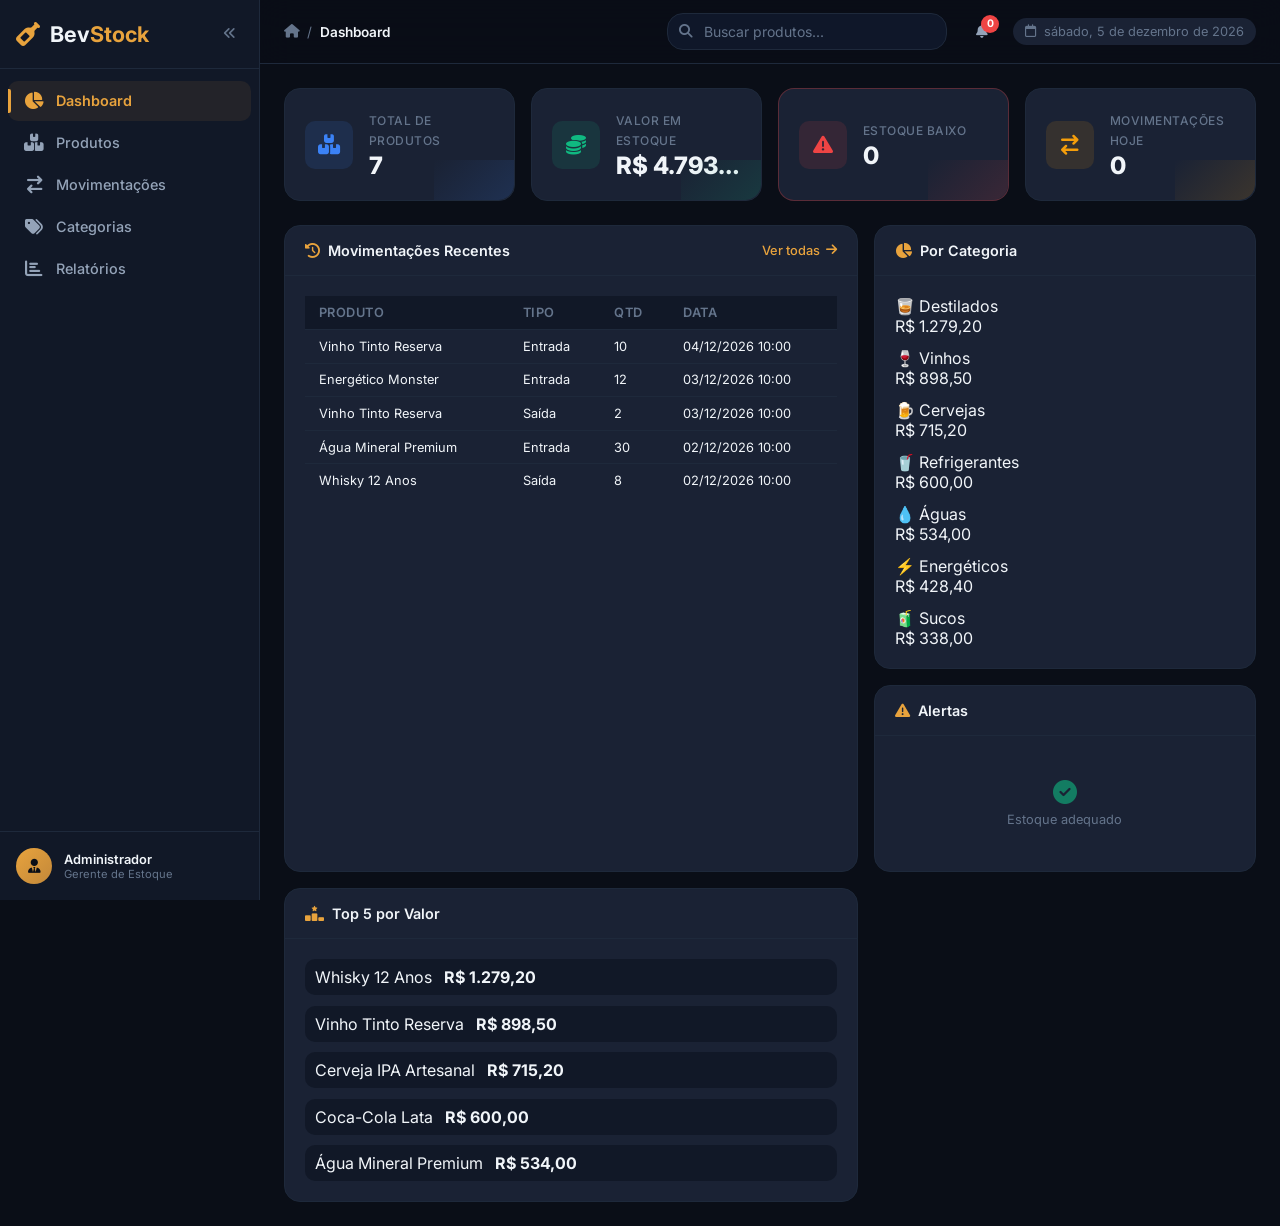
==== index.html @ 7fd5bf94 "commit" ====
﻿<!DOCTYPE html>
<html lang="pt-BR">
<head>
    <meta charset="UTF-8">
    <meta name="viewport" content="width=device-width, initial-scale=1.0">
    <meta name="description" content="BevStock - Sistema inteligente de controle de estoque de bebidas. Gerencie produtos, movimentações e relatórios.">
    <title>BevStock — Controle Inteligente de Estoque de Bebidas</title>
    <link rel="preconnect" href="https://fonts.googleapis.com">
    <link rel="preconnect" href="https://fonts.gstatic.com" crossorigin>
    <link href="https://fonts.googleapis.com/css2?family=Inter:wght@300;400;500;600;700;800&display=swap" rel="stylesheet">
    <link rel="stylesheet" href="https://cdnjs.cloudflare.com/ajax/libs/font-awesome/6.5.0/css/all.min.css">
    <link rel="stylesheet" href="styles.css">
</head>
<body>

    <!-- ==================== SIDEBAR ==================== -->
    <aside class="sidebar" id="sidebar">
        <div class="sidebar-header">
            <div class="logo">
                <i class="fa-solid fa-wine-bottle"></i>
                <span class="logo-text">Bev<span class="accent">Stock</span></span>
            </div>
            <button class="sidebar-toggle" id="sidebar-toggle" title="Recolher menu">
                <i class="fa-solid fa-angles-left"></i>
            </button>
        </div>

        <nav class="sidebar-nav">
            <a href="#" class="nav-item active" data-page="dashboard" id="nav-dashboard">
                <i class="fa-solid fa-chart-pie"></i>
                <span>Dashboard</span>
            </a>
            <a href="#" class="nav-item" data-page="products" id="nav-products">
                <i class="fa-solid fa-boxes-stacked"></i>
                <span>Produtos</span>
            </a>
            <a href="#" class="nav-item" data-page="movements" id="nav-movements">
                <i class="fa-solid fa-arrow-right-arrow-left"></i>
                <span>Movimentações</span>
            </a>
            <a href="#" class="nav-item" data-page="categories" id="nav-categories">
                <i class="fa-solid fa-tags"></i>
                <span>Categorias</span>
            </a>
            <a href="#" class="nav-item" data-page="reports" id="nav-reports">
                <i class="fa-solid fa-chart-bar"></i>
                <span>Relatórios</span>
            </a>
        </nav>

        <div class="sidebar-footer">
            <div class="user-info">
                <div class="user-avatar"><i class="fa-solid fa-user-tie"></i></div>
                <div class="user-details">
                    <span class="user-name">Administrador</span>
                    <span class="user-role">Gerente de Estoque</span>
                </div>
            </div>
        </div>
    </aside>

    <!-- ==================== MAIN CONTENT ==================== -->
    <main class="main-content" id="main-content">

        <!-- Top Bar -->
        <header class="top-bar">
            <div class="top-bar-left">
                <button class="mobile-menu-btn" id="mobile-menu-btn" title="Menu">
                    <i class="fa-solid fa-bars"></i>
                </button>
                <div class="breadcrumb">
                    <i class="fa-solid fa-house breadcrumb-home"></i>
                    <span class="breadcrumb-sep">/</span>
                    <span class="breadcrumb-page" id="breadcrumb-page">Dashboard</span>
                </div>
            </div>
            <div class="top-bar-right">
                <div class="search-box">
                    <i class="fa-solid fa-magnifying-glass"></i>
                    <input type="text" id="global-search" placeholder="Buscar produtos...">
                </div>
                <div class="top-bar-actions">
                    <button class="action-btn notification-btn" id="notification-btn" title="Alertas de Estoque">
                        <i class="fa-solid fa-bell"></i>
                        <span class="notification-badge" id="notification-badge">0</span>
                    </button>
                    <div class="date-display">
                        <i class="fa-regular fa-calendar"></i>
                        <span id="current-date"></span>
                    </div>
                </div>
            </div>
        </header>

        <!-- Notification Panel -->
        <div class="notification-panel" id="notification-panel">
            <div class="notification-header">
                <h3><i class="fa-solid fa-triangle-exclamation"></i> Alertas de Estoque</h3>
                <button class="btn-icon" id="close-notifications"><i class="fa-solid fa-xmark"></i></button>
            </div>
            <div class="notification-list" id="notification-list"></div>
        </div>

        <!-- Toast Container -->
        <div class="toast-container" id="toast-container"></div>

        <!-- ============ PAGE: DASHBOARD ============ -->
        <section class="page active" id="page-dashboard">
            <div class="kpi-grid">
                <div class="kpi-card">
                    <div class="kpi-icon" style="--kpi-color: #3b82f6"><i class="fa-solid fa-boxes-stacked"></i></div>
                    <div class="kpi-info">
                        <span class="kpi-label">Total de Produtos</span>
                        <h2 class="kpi-value" id="kpi-total-products">0</h2>
                    </div>
                    <div class="kpi-sparkline blue"></div>
                </div>
                <div class="kpi-card">
                    <div class="kpi-icon" style="--kpi-color: #10b981"><i class="fa-solid fa-coins"></i></div>
                    <div class="kpi-info">
                        <span class="kpi-label">Valor em Estoque</span>
                        <h2 class="kpi-value" id="kpi-stock-value">R$ 0</h2>
                    </div>
                    <div class="kpi-sparkline green"></div>
                </div>
                <div class="kpi-card alert-card">
                    <div class="kpi-icon" style="--kpi-color: #ef4444"><i class="fa-solid fa-triangle-exclamation"></i></div>
                    <div class="kpi-info">
                        <span class="kpi-label">Estoque Baixo</span>
                        <h2 class="kpi-value" id="kpi-low-stock">0</h2>
                    </div>
                    <div class="kpi-sparkline red"></div>
                </div>
                <div class="kpi-card">
                    <div class="kpi-icon" style="--kpi-color: #f59e0b"><i class="fa-solid fa-arrow-right-arrow-left"></i></div>
                    <div class="kpi-info">
                        <span class="kpi-label">Movimentações Hoje</span>
                        <h2 class="kpi-value" id="kpi-movements-today">0</h2>
                    </div>
                    <div class="kpi-sparkline amber"></div>
                </div>
            </div>

            <div class="dashboard-grid">
                <div class="card card-lg">
                    <div class="card-header">
                        <h3><i class="fa-solid fa-clock-rotate-left"></i> Movimentações Recentes</h3>
                        <a href="#" class="card-link" data-goto="movements">Ver todas <i class="fa-solid fa-arrow-right"></i></a>
                    </div>
                    <div class="card-body">
                        <div class="table-responsive">
                            <table class="data-table compact">
                                <thead>
                                    <tr>
                                        <th>Produto</th>
                                        <th>Tipo</th>
                                        <th>Qtd</th>
                                        <th>Data</th>
                                    </tr>
                                </thead>
                                <tbody id="dashboard-movements-body">
                                    <tr class="empty-row"><td colspan="4"><div class="empty-state-sm"><i class="fa-solid fa-inbox"></i> Nenhuma movimentação</div></td></tr>
                                </tbody>
                            </table>
                        </div>
                    </div>
                </div>

                <div class="card">
                    <div class="card-header">
                        <h3><i class="fa-solid fa-chart-pie"></i> Por Categoria</h3>
                    </div>
                    <div class="card-body">
                        <div class="chart-bars" id="category-chart">
                            <div class="chart-empty"><i class="fa-solid fa-chart-pie"></i><span>Cadastre produtos</span></div>
                        </div>
                    </div>
                </div>

                <div class="card">
                    <div class="card-header">
                        <h3><i class="fa-solid fa-triangle-exclamation"></i> Alertas</h3>
                    </div>
                    <div class="card-body">
                        <div class="alert-list" id="dashboard-alerts">
                            <div class="alert-empty"><i class="fa-solid fa-circle-check"></i><span>Estoque adequado</span></div>
                        </div>
                    </div>
                </div>

                <div class="card">
                    <div class="card-header">
                        <h3><i class="fa-solid fa-ranking-star"></i> Top 5 por Valor</h3>
                    </div>
                    <div class="card-body">
                        <div class="top-products-list" id="top-products-list">
                            <div class="chart-empty"><i class="fa-solid fa-ranking-star"></i><span>Cadastre produtos</span></div>
                        </div>
                    </div>
                </div>
            </div>
        </section>

        <!-- ============ PAGE: PRODUCTS ============ -->
        <section class="page" id="page-products">
            <div class="page-header">
                <div class="page-header-left">
                    <h2>Gerenciar Produtos</h2>
                    <p class="page-subtitle">Cadastre, edite e controle suas bebidas</p>
                </div>
                <button class="btn btn-primary" id="btn-add-product">
                    <i class="fa-solid fa-plus"></i> <span>Novo Produto</span>
                </button>
            </div>
            <div class="filters-bar">
                <div class="filter-search">
                    <i class="fa-solid fa-magnifying-glass"></i>
                    <input type="text" id="product-search" placeholder="Buscar por nome ou marca...">
                </div>
                <select id="product-filter-category" class="filter-select">
                    <option value="">Todas Categorias</option>
                </select>
                <select id="product-filter-stock" class="filter-select">
                    <option value="">Todos Status</option>
                    <option value="ok">Estoque OK</option>
                    <option value="low">Estoque Baixo</option>
                    <option value="critical">Crítico</option>
                    <option value="empty">Sem Estoque</option>
                </select>
            </div>
            <div class="card">
                <div class="card-body no-padding">
                    <div class="table-responsive">
                        <table class="data-table products-table">
                            <thead>
                                <tr>
                                    <th>Produto</th>
                                    <th>Categoria</th>
                                    <th>Compra</th>
                                    <th>Venda</th>
                                    <th>Estoque</th>
                                    <th>Status</th>
                                    <th>Ações</th>
                                </tr>
                            </thead>
                            <tbody id="products-table-body">
                                <tr class="empty-row"><td colspan="7"><div class="empty-state"><i class="fa-solid fa-boxes-stacked"></i><h3>Nenhum produto cadastrado</h3><p>Clique em "Novo Produto" para começar</p></div></td></tr>
                            </tbody>
                        </table>
                    </div>
                </div>
            </div>
        </section>

        <!-- ============ PAGE: MOVEMENTS ============ -->
        <section class="page" id="page-movements">
            <div class="page-header">
                <div class="page-header-left">
                    <h2>Movimentações de Estoque</h2>
                    <p class="page-subtitle">Registre entradas e saídas</p>
                </div>
                <div class="page-header-actions">
                    <button class="btn btn-success" id="btn-new-entry">
                        <i class="fa-solid fa-arrow-down"></i> <span>Entrada</span>
                    </button>
                    <button class="btn btn-danger" id="btn-new-exit">
                        <i class="fa-solid fa-arrow-up"></i> <span>Saída</span>
                    </button>
                </div>
            </div>
            <div class="filters-bar">
                <div class="filter-search">
                    <i class="fa-solid fa-magnifying-glass"></i>
                    <input type="text" id="movement-search" placeholder="Buscar movimentação...">
                </div>
                <select id="movement-filter-type" class="filter-select">
                    <option value="">Todos</option>
                    <option value="entry">Entradas</option>
                    <option value="exit">Saídas</option>
                </select>
                <input type="date" id="movement-date-start" class="filter-date" title="Data início">
                <input type="date" id="movement-date-end" class="filter-date" title="Data fim">
            </div>
            <div class="card">
                <div class="card-body no-padding">
                    <div class="table-responsive">
                        <table class="data-table">
                            <thead>
                                <tr>
                                    <th>Data/Hora</th>
                                    <th>Produto</th>
                                    <th>Tipo</th>
                                    <th>Qtd</th>
                                    <th>Motivo</th>
                                    <th>Obs</th>
                                </tr>
                            </thead>
                            <tbody id="movements-table-body">
                                <tr class="empty-row"><td colspan="6"><div class="empty-state"><i class="fa-solid fa-arrow-right-arrow-left"></i><h3>Nenhuma movimentação</h3><p>Registre entradas ou saídas</p></div></td></tr>
                            </tbody>
                        </table>
                    </div>
                </div>
            </div>
        </section>

        <!-- ============ PAGE: CATEGORIES ============ -->
        <section class="page" id="page-categories">
            <div class="page-header">
                <div class="page-header-left">
                    <h2>Categorias de Bebidas</h2>
                    <p class="page-subtitle">Organize seus produtos por tipo</p>
                </div>
                <button class="btn btn-primary" id="btn-add-category">
                    <i class="fa-solid fa-plus"></i> <span>Nova Categoria</span>
                </button>
            </div>
            <div class="categories-grid" id="categories-grid"></div>
        </section>

        <!-- ============ PAGE: REPORTS ============ -->
        <section class="page" id="page-reports">
            <div class="page-header">
                <div class="page-header-left">
                    <h2>Relatórios</h2>
                    <p class="page-subtitle">Análise completa do estoque</p>
                </div>
                <button class="btn btn-secondary" id="btn-export-csv">
                    <i class="fa-solid fa-file-csv"></i> <span>Exportar CSV</span>
                </button>
            </div>
            <div class="reports-grid">
                <div class="card report-card">
                    <div class="card-header"><h3><i class="fa-solid fa-chart-bar"></i> Valor por Categoria</h3></div>
                    <div class="card-body"><div class="horizontal-chart" id="report-value-chart"></div></div>
                </div>
                <div class="card report-card">
                    <div class="card-header"><h3><i class="fa-solid fa-chart-line"></i> Movimentações (7 dias)</h3></div>
                    <div class="card-body"><div class="week-chart" id="report-week-chart"></div></div>
                </div>
                <div class="card report-card full-width">
                    <div class="card-header"><h3><i class="fa-solid fa-triangle-exclamation"></i> Relatório Estoque Baixo</h3></div>
                    <div class="card-body no-padding">
                        <div class="table-responsive">
                            <table class="data-table">
                                <thead><tr><th>Produto</th><th>Categoria</th><th>Atual</th><th>Mínimo</th><th>Status</th><th>Ação</th></tr></thead>
                                <tbody id="report-low-stock-body"></tbody>
                            </table>
                        </div>
                    </div>
                </div>
                <div class="card report-card">
                    <div class="card-header"><h3><i class="fa-solid fa-fire"></i> Mais Movimentados</h3></div>
                    <div class="card-body"><div class="most-moved-list" id="report-most-moved"></div></div>
                </div>
                <div class="card report-card">
                    <div class="card-header"><h3><i class="fa-solid fa-clipboard-list"></i> Resumo Geral</h3></div>
                    <div class="card-body"><div class="summary-stats" id="report-summary-stats"></div></div>
                </div>
            </div>
        </section>

    </main>

    <!-- ==================== MODALS ==================== -->

    <!-- Product Modal -->
    <div class="modal-overlay" id="product-modal">
        <div class="modal">
            <div class="modal-header">
                <h3 id="product-modal-title"><i class="fa-solid fa-wine-bottle"></i> Novo Produto</h3>
                <button class="btn-icon modal-close-btn" data-modal="product-modal"><i class="fa-solid fa-xmark"></i></button>
            </div>
            <form id="product-form" class="modal-form">
                <input type="hidden" id="product-id">
                <div class="form-row">
                    <div class="form-group"><label for="product-name">Nome *</label><input type="text" id="product-name" required placeholder="Ex: Cerveja IPA Artesanal"></div>
                    <div class="form-group"><label for="product-brand">Marca</label><input type="text" id="product-brand" placeholder="Ex: Brahma, Absolut"></div>
                </div>
                <div class="form-row">
                    <div class="form-group"><label for="product-category">Categoria *</label><select id="product-category" required></select></div>
                    <div class="form-group"><label for="product-volume">Volume *</label><input type="text" id="product-volume" required placeholder="Ex: 350ml, 1L"></div>
                </div>
                <div class="form-row three-cols">
                    <div class="form-group"><label for="product-purchase-price">Preço Compra (R$) *</label><input type="number" id="product-purchase-price" required min="0" step="0.01" placeholder="0.00"></div>
                    <div class="form-group"><label for="product-sale-price">Preço Venda (R$) *</label><input type="number" id="product-sale-price" required min="0" step="0.01" placeholder="0.00"></div>
                    <div class="form-group"><label for="product-min-stock">Estoque Mín. *</label><input type="number" id="product-min-stock" required min="0" placeholder="5"></div>
                </div>
                <div class="form-row">
                    <div class="form-group"><label for="product-quantity">Qtd Inicial</label><input type="number" id="product-quantity" min="0" placeholder="0" value="0"></div>
                    <div class="form-group"><label for="product-supplier">Fornecedor</label><input type="text" id="product-supplier" placeholder="Nome do fornecedor"></div>
                </div>                <div class="form-row">
                    <div class="form-group"><label for="product-sku">SKU</label><input type="text" id="product-sku" placeholder="Ex: CERV-BRAHM-350-2024"></div>
                    <div class="form-group"><label for="product-expiry-date">Data Validade</label><input type="date" id="product-expiry-date"></div>
                </div>                <div class="form-group"><label for="product-description">Descrição</label><textarea id="product-description" rows="2" placeholder="Descrição do produto..."></textarea></div>
                <div class="modal-actions">
                    <button type="button" class="btn btn-secondary modal-cancel" data-modal="product-modal">Cancelar</button>
                    <button type="submit" class="btn btn-primary"><i class="fa-solid fa-floppy-disk"></i> Salvar</button>
                </div>
            </form>
        </div>
    </div>

    <!-- Movement Modal -->
    <div class="modal-overlay" id="movement-modal">
        <div class="modal">
            <div class="modal-header" id="movement-modal-header">
                <h3 id="movement-modal-title"><i class="fa-solid fa-arrow-down"></i> Nova Entrada</h3>
                <button class="btn-icon modal-close-btn" data-modal="movement-modal"><i class="fa-solid fa-xmark"></i></button>
            </div>
            <form id="movement-form" class="modal-form">
                <input type="hidden" id="movement-type" value="entry">
                <div class="form-group"><label for="movement-product">Produto *</label><select id="movement-product" required></select></div>
                <div class="form-row">
                    <div class="form-group"><label for="movement-quantity">Quantidade *</label><input type="number" id="movement-quantity" required min="1" placeholder="0"></div>
                    <div class="form-group"><label for="movement-reason">Motivo *</label><select id="movement-reason" required></select></div>
                </div>
                <div class="form-group"><label for="movement-notes">Observações</label><textarea id="movement-notes" rows="2" placeholder="Notas adicionais..."></textarea></div>
                <div class="modal-actions">
                    <button type="button" class="btn btn-secondary modal-cancel" data-modal="movement-modal">Cancelar</button>
                    <button type="submit" class="btn btn-primary" id="submit-movement-btn"><i class="fa-solid fa-check"></i> Registrar</button>
                </div>
            </form>
        </div>
    </div>

    <!-- Category Modal -->
    <div class="modal-overlay" id="category-modal">
        <div class="modal modal-sm">
            <div class="modal-header">
                <h3 id="category-modal-title"><i class="fa-solid fa-tag"></i> Nova Categoria</h3>
                <button class="btn-icon modal-close-btn" data-modal="category-modal"><i class="fa-solid fa-xmark"></i></button>
            </div>
            <form id="category-form" class="modal-form">
                <input type="hidden" id="category-id">
                <div class="form-group"><label for="category-name">Nome *</label><input type="text" id="category-name" required placeholder="Ex: Cervejas Importadas"></div>
                <div class="form-row">
                    <div class="form-group"><label for="category-icon">Ícone (emoji)</label><input type="text" id="category-icon" placeholder="🍺" maxlength="4"></div>
                    <div class="form-group"><label for="category-color">Cor</label><input type="color" id="category-color" value="#e8a33d"></div>
                </div>
                <div class="modal-actions">
                    <button type="button" class="btn btn-secondary modal-cancel" data-modal="category-modal">Cancelar</button>
                    <button type="submit" class="btn btn-primary"><i class="fa-solid fa-floppy-disk"></i> Salvar</button>
                </div>
            </form>
        </div>
    </div>

    <!-- Confirm Delete Modal -->
    <div class="modal-overlay" id="confirm-modal">
        <div class="modal modal-sm">
            <div class="modal-header danger">
                <h3><i class="fa-solid fa-triangle-exclamation"></i> Confirmar Exclusão</h3>
                <button class="btn-icon modal-close-btn" data-modal="confirm-modal"><i class="fa-solid fa-xmark"></i></button>
            </div>
            <div class="modal-body">
                <p id="confirm-message">Tem certeza que deseja excluir este item?</p>
                <p class="confirm-warning">Esta ação não pode ser desfeita.</p>
            </div>
            <div class="modal-actions">
                <button class="btn btn-secondary modal-cancel" data-modal="confirm-modal">Cancelar</button>
                <button class="btn btn-danger" id="confirm-delete-btn"><i class="fa-solid fa-trash"></i> Excluir</button>
            </div>
        </div>
    </div>

    <script src="app.js"></script>
</body>
</html>
---- styles.css ----
/* ========================================
   BevStock - Design System
   Dark theme with warm amber/gold accents
   ======================================== */

/* --- Design Tokens --- */
:root {
    --bg-root: #060a13;
    --bg-body: #0a0e17;
    --bg-surface: #111827;
    --bg-card: #1a2234;
    --bg-card-hover: #1f2b3f;
    --bg-elevated: #243046;
    --bg-input: #0f1729;

    --accent: #e8a33d;
    --accent-hover: #f0b756;
    --accent-glow: rgba(232, 163, 61, 0.15);
    --accent-soft: rgba(232, 163, 61, 0.08);

    --success: #10b981;
    --success-bg: rgba(16, 185, 129, 0.1);
    --warning: #f59e0b;
    --warning-bg: rgba(245, 158, 11, 0.1);
    --danger: #ef4444;
    --danger-bg: rgba(239, 68, 68, 0.1);
    --info: #3b82f6;
    --info-bg: rgba(59, 130, 246, 0.1);

    --text-primary: #f1f5f9;
    --text-secondary: #94a3b8;
    --text-muted: #64748b;
    --text-accent: var(--accent);

    --border: #1e293b;
    --border-hover: #334155;
    --border-focus: var(--accent);

    --shadow-sm: 0 1px 3px rgba(0,0,0,0.3);
    --shadow-md: 0 4px 12px rgba(0,0,0,0.4);
    --shadow-lg: 0 8px 32px rgba(0,0,0,0.5);
    --shadow-glow: 0 0 20px var(--accent-glow);

    --radius-sm: 6px;
    --radius-md: 10px;
    --radius-lg: 16px;
    --radius-xl: 24px;

    --sidebar-width: 260px;
    --sidebar-collapsed: 72px;
    --topbar-height: 64px;

    --font: 'Inter', -apple-system, BlinkMacSystemFont, sans-serif;
    --transition: 0.25s cubic-bezier(0.4, 0, 0.2, 1);
    --transition-slow: 0.4s cubic-bezier(0.4, 0, 0.2, 1);
}

/* --- Reset & Base --- */
*, *::before, *::after { box-sizing: border-box; margin: 0; padding: 0; }

html {
    font-size: 16px;
    scroll-behavior: smooth;
    -webkit-font-smoothing: antialiased;
}

body {
    font-family: var(--font);
    background: var(--bg-body);
    color: var(--text-primary);
    display: flex;
    min-height: 100vh;
    overflow-x: hidden;
}

a { text-decoration: none; color: inherit; }
button { border: none; background: none; cursor: pointer; font-family: inherit; color: inherit; }
input, select, textarea { font-family: inherit; font-size: 0.875rem; }
img { max-width: 100%; display: block; }

/* Scrollbar */
::-webkit-scrollbar { width: 6px; height: 6px; }
::-webkit-scrollbar-track { background: var(--bg-surface); }
::-webkit-scrollbar-thumb { background: var(--border-hover); border-radius: 3px; }
::-webkit-scrollbar-thumb:hover { background: var(--text-muted); }

/* --- Sidebar --- */
.sidebar {
    position: fixed;
    top: 0; left: 0;
    width: var(--sidebar-width);
    height: 100vh;
    background: var(--bg-surface);
    border-right: 1px solid var(--border);
    display: flex;
    flex-direction: column;
    z-index: 100;
    transition: width var(--transition);
}

.sidebar.collapsed { width: var(--sidebar-collapsed); }
.sidebar.collapsed .logo-text,
.sidebar.collapsed .nav-item span,
.sidebar.collapsed .user-details { display: none; }
.sidebar.collapsed .sidebar-toggle i { transform: rotate(180deg); }
.sidebar.collapsed .nav-item { justify-content: center; padding: 0.75rem; }
.sidebar.collapsed .nav-item i { margin-right: 0; font-size: 1.25rem; }
.sidebar.collapsed .user-info { justify-content: center; }

.sidebar-header {
    display: flex;
    align-items: center;
    justify-content: space-between;
    padding: 1.25rem 1rem;
    border-bottom: 1px solid var(--border);
    min-height: 65px;
}

.logo {
    display: flex;
    align-items: center;
    gap: 0.625rem;
    font-size: 1.35rem;
    font-weight: 700;
    white-space: nowrap;
}
.logo i { color: var(--accent); font-size: 1.5rem; }
.logo .accent { color: var(--accent); }

.sidebar-toggle {
    width: 28px; height: 28px;
    display: flex; align-items: center; justify-content: center;
    border-radius: var(--radius-sm);
    color: var(--text-muted);
    transition: var(--transition);
}
.sidebar-toggle:hover { background: var(--bg-card); color: var(--text-primary); }
.sidebar-toggle i { transition: transform var(--transition); }

.sidebar-nav {
    flex: 1;
    padding: 0.75rem 0.5rem;
    display: flex;
    flex-direction: column;
    gap: 2px;
    overflow-y: auto;
}

.nav-item {
    display: flex;
    align-items: center;
    gap: 0.75rem;
    padding: 0.7rem 1rem;
    border-radius: var(--radius-md);
    font-size: 0.9rem;
    font-weight: 500;
    color: var(--text-secondary);
    transition: var(--transition);
    position: relative;
    white-space: nowrap;
}
.nav-item i { font-size: 1.1rem; min-width: 20px; text-align: center; transition: var(--transition); }
.nav-item:hover { background: var(--bg-card); color: var(--text-primary); }
.nav-item:hover i { color: var(--accent); }

.nav-item.active {
    background: var(--accent-soft);
    color: var(--accent);
    font-weight: 600;
}
.nav-item.active::before {
    content: '';
    position: absolute;
    left: 0; top: 50%;
    transform: translateY(-50%);
    width: 3px; height: 60%;
    background: var(--accent);
    border-radius: 0 2px 2px 0;
}
.nav-item.active i { color: var(--accent); }

.sidebar-footer {
    padding: 1rem;
    border-top: 1px solid var(--border);
}
.user-info {
    display: flex;
    align-items: center;
    gap: 0.75rem;
}
.user-avatar {
    width: 36px; height: 36px;
    border-radius: 50%;
    background: linear-gradient(135deg, var(--accent), #c2883a);
    display: flex; align-items: center; justify-content: center;
    font-size: 0.9rem;
    color: var(--bg-body);
    flex-shrink: 0;
}
.user-details { display: flex; flex-direction: column; overflow: hidden; }
.user-name { font-size: 0.8rem; font-weight: 600; white-space: nowrap; }
.user-role { font-size: 0.7rem; color: var(--text-muted); white-space: nowrap; }

/* --- Main Content --- */
.main-content {
    margin-left: var(--sidebar-width);
    flex: 1;
    display: flex;
    flex-direction: column;
    min-height: 100vh;
    transition: margin-left var(--transition);
    position: relative;
}

body.sidebar-collapsed .main-content { margin-left: var(--sidebar-collapsed); }

/* --- Top Bar --- */
.top-bar {
    position: sticky;
    top: 0;
    height: var(--topbar-height);
    background: rgba(10, 14, 23, 0.85);
    backdrop-filter: blur(16px);
    -webkit-backdrop-filter: blur(16px);
    border-bottom: 1px solid var(--border);
    display: flex;
    align-items: center;
    justify-content: space-between;
    padding: 0 1.5rem;
    z-index: 50;
}

.top-bar-left { display: flex; align-items: center; gap: 1rem; }
.mobile-menu-btn { display: none; font-size: 1.25rem; color: var(--text-secondary); }

.breadcrumb {
    display: flex;
    align-items: center;
    gap: 0.5rem;
    font-size: 0.85rem;
    color: var(--text-muted);
}
.breadcrumb-page { color: var(--text-primary); font-weight: 600; }

.top-bar-right { display: flex; align-items: center; gap: 1rem; }

.search-box {
    position: relative;
    width: 280px;
}
.search-box i {
    position: absolute;
    left: 12px; top: 50%;
    transform: translateY(-50%);
    color: var(--text-muted);
    font-size: 0.85rem;
}
.search-box input {
    width: 100%;
    padding: 0.55rem 0.75rem 0.55rem 2.25rem;
    background: var(--bg-input);
    border: 1px solid var(--border);
    border-radius: var(--radius-lg);
    color: var(--text-primary);
    outline: none;
    transition: var(--transition);
}
.search-box input:focus {
    border-color: var(--accent);
    box-shadow: 0 0 0 3px var(--accent-glow);
}
.search-box input::placeholder { color: var(--text-muted); }

.top-bar-actions { display: flex; align-items: center; gap: 0.75rem; }

.action-btn {
    position: relative;
    width: 38px; height: 38px;
    display: flex; align-items: center; justify-content: center;
    border-radius: 50%;
    color: var(--text-secondary);
    transition: var(--transition);
}
.action-btn:hover { background: var(--bg-card); color: var(--accent); }

.notification-badge {
    position: absolute;
    top: 2px; right: 2px;
    min-width: 18px; height: 18px;
    background: var(--danger);
    border-radius: 9px;
    font-size: 0.65rem;
    font-weight: 700;
    display: flex; align-items: center; justify-content: center;
    color: white;
    padding: 0 4px;
}
.notification-badge.hidden { display: none; }

.date-display {
    display: flex; align-items: center; gap: 0.5rem;
    font-size: 0.8rem;
    color: var(--text-muted);
    padding: 0.4rem 0.75rem;
    background: var(--bg-card);
    border-radius: var(--radius-lg);
}

/* --- Notification Panel --- */
.notification-panel {
    position: fixed;
    top: var(--topbar-height);
    right: 1.5rem;
    width: 360px;
    max-height: 420px;
    background: var(--bg-card);
    border: 1px solid var(--border);
    border-radius: var(--radius-lg);
    box-shadow: var(--shadow-lg);
    z-index: 200;
    display: none;
    flex-direction: column;
    overflow: hidden;
    animation: slideDown 0.25s ease-out;
}
.notification-panel.open { display: flex; }

@keyframes slideDown {
    from { opacity: 0; transform: translateY(-10px); }
    to { opacity: 1; transform: translateY(0); }
}

.notification-header {
    display: flex; align-items: center; justify-content: space-between;
    padding: 1rem 1.25rem;
    border-bottom: 1px solid var(--border);
}
.notification-header h3 { font-size: 0.9rem; display: flex; align-items: center; gap: 0.5rem; }
.notification-header h3 i { color: var(--warning); }

.notification-list {
    overflow-y: auto;
    padding: 0.5rem;
    max-height: 350px;
}

.notification-item {
    display: flex;
    align-items: flex-start;
    gap: 0.75rem;
    padding: 0.75rem;
    border-radius: var(--radius-md);
    transition: var(--transition);
}
.notification-item:hover { background: var(--bg-elevated); }

.notification-item .notif-icon {
    width: 32px; height: 32px;
    border-radius: 50%;
    display: flex; align-items: center; justify-content: center;
    flex-shrink: 0;
    font-size: 0.8rem;
}
.notification-item .notif-icon.critical { background: var(--danger-bg); color: var(--danger); }
.notification-item .notif-icon.warning { background: var(--warning-bg); color: var(--warning); }
.notification-item .notif-info { flex: 1; }
.notification-item .notif-title { font-size: 0.8rem; font-weight: 600; }
.notification-item .notif-desc { font-size: 0.75rem; color: var(--text-muted); margin-top: 2px; }

.notification-empty {
    text-align: center;
    padding: 2rem 1rem;
    color: var(--text-muted);
    font-size: 0.85rem;
}
.notification-empty i { font-size: 2rem; margin-bottom: 0.5rem; display: block; color: var(--success); }

/* --- Toast --- */
.toast-container {
    position: fixed;
    bottom: 1.5rem; right: 1.5rem;
    z-index: 999;
    display: flex;
    flex-direction: column-reverse;
    gap: 0.5rem;
}

.toast {
    display: flex; align-items: center; gap: 0.75rem;
    padding: 0.85rem 1.25rem;
    background: var(--bg-card);
    border: 1px solid var(--border);
    border-radius: var(--radius-md);
    box-shadow: var(--shadow-lg);
    font-size: 0.85rem;
    min-width: 280px;
    max-width: 420px;
    animation: toastIn 0.35s ease-out;
    transition: var(--transition);
}
.toast.removing { animation: toastOut 0.3s ease-in forwards; }
.toast i { font-size: 1.1rem; flex-shrink: 0; }
.toast.success { border-left: 3px solid var(--success); }
.toast.success i { color: var(--success); }
.toast.error { border-left: 3px solid var(--danger); }
.toast.error i { color: var(--danger); }
.toast.warning { border-left: 3px solid var(--warning); }
.toast.warning i { color: var(--warning); }
.toast.info { border-left: 3px solid var(--info); }
.toast.info i { color: var(--info); }

@keyframes toastIn {
    from { opacity: 0; transform: translateX(40px); }
    to { opacity: 1; transform: translateX(0); }
}
@keyframes toastOut {
    to { opacity: 0; transform: translateX(40px); }
}

/* --- Pages --- */
.page {
    display: none;
    padding: 1.5rem;
    animation: fadeInPage 0.3s ease-out;
}
.page.active { display: block; }

@keyframes fadeInPage {
    from { opacity: 0; transform: translateY(8px); }
    to { opacity: 1; transform: translateY(0); }
}

/* --- Page Header --- */
.page-header {
    display: flex;
    align-items: center;
    justify-content: space-between;
    margin-bottom: 1.5rem;
    flex-wrap: wrap;
    gap: 1rem;
}
.page-header h2 { font-size: 1.5rem; font-weight: 700; }
.page-subtitle { font-size: 0.85rem; color: var(--text-muted); margin-top: 0.15rem; }
.page-header-actions { display: flex; gap: 0.5rem; }

/* --- Buttons --- */
.btn {
    display: inline-flex;
    align-items: center;
    gap: 0.5rem;
    padding: 0.6rem 1.25rem;
    font-size: 0.85rem;
    font-weight: 600;
    border-radius: var(--radius-md);
    transition: var(--transition);
    white-space: nowrap;
    cursor: pointer;
    border: none;
}

.btn-primary {
    background: linear-gradient(135deg, var(--accent), #c2883a);
    color: var(--bg-body);
}
.btn-primary:hover {
    background: linear-gradient(135deg, var(--accent-hover), var(--accent));
    box-shadow: var(--shadow-glow);
    transform: translateY(-1px);
}

.btn-secondary {
    background: var(--bg-card);
    color: var(--text-primary);
    border: 1px solid var(--border);
}
.btn-secondary:hover { background: var(--bg-card-hover); border-color: var(--border-hover); }

.btn-success {
    background: var(--success-bg);
    color: var(--success);
    border: 1px solid rgba(16, 185, 129, 0.2);
}
.btn-success:hover { background: rgba(16, 185, 129, 0.2); }

.btn-danger {
    background: var(--danger-bg);
    color: var(--danger);
    border: 1px solid rgba(239, 68, 68, 0.2);
}
.btn-danger:hover { background: rgba(239, 68, 68, 0.2); }

.btn-icon {
    width: 32px; height: 32px;
    display: flex; align-items: center; justify-content: center;
    border-radius: var(--radius-sm);
    color: var(--text-muted);
    transition: var(--transition);
}
.btn-icon:hover { background: var(--bg-card); color: var(--text-primary); }

.btn-sm { padding: 0.35rem 0.75rem; font-size: 0.75rem; }
.btn-icon-sm {
    width: 30px; height: 30px;
    display: inline-flex; align-items: center; justify-content: center;
    border-radius: var(--radius-sm);
    font-size: 0.8rem;
    color: var(--text-muted);
    transition: var(--transition);
}
.btn-icon-sm:hover { background: var(--bg-elevated); }
.btn-icon-sm.edit:hover { color: var(--info); }
.btn-icon-sm.delete:hover { color: var(--danger); }
.btn-icon-sm.entry:hover { color: var(--success); }

/* --- Filters Bar --- */
.filters-bar {
    display: flex;
    align-items: center;
    gap: 0.75rem;
    margin-bottom: 1rem;
    flex-wrap: wrap;
}

.filter-search {
    position: relative;
    flex: 1;
    min-width: 200px;
}
.filter-search i {
    position: absolute;
    left: 12px; top: 50%;
    transform: translateY(-50%);
    color: var(--text-muted);
    font-size: 0.85rem;
}
.filter-search input {
    width: 100%;
    padding: 0.6rem 0.75rem 0.6rem 2.25rem;
    background: var(--bg-card);
    border: 1px solid var(--border);
    border-radius: var(--radius-md);
    color: var(--text-primary);
    outline: none;
    transition: var(--transition);
}
.filter-search input:focus { border-color: var(--accent); box-shadow: 0 0 0 3px var(--accent-glow); }
.filter-search input::placeholder { color: var(--text-muted); }

.filter-select, .filter-date {
    padding: 0.6rem 0.75rem;
    background: var(--bg-card);
    border: 1px solid var(--border);
    border-radius: var(--radius-md);
    color: var(--text-primary);
    outline: none;
    transition: var(--transition);
    min-width: 130px;
}
.filter-select:focus, .filter-date:focus {
    border-color: var(--accent);
    box-shadow: 0 0 0 3px var(--accent-glow);
}
.filter-select option { background: var(--bg-card); }

/* --- KPI Cards --- */
.kpi-grid {
    display: grid;
    grid-template-columns: repeat(4, 1fr);
    gap: 1rem;
    margin-bottom: 1.5rem;
}

.kpi-card {
    background: var(--bg-card);
    border: 1px solid var(--border);
    border-radius: var(--radius-lg);
    padding: 1.25rem;
    display: flex;
    align-items: center;
    gap: 1rem;
    position: relative;
    overflow: hidden;
    transition: var(--transition);
}
.kpi-card:hover {
    border-color: var(--border-hover);
    transform: translateY(-2px);
    box-shadow: var(--shadow-md);
}

.kpi-card.alert-card { border-color: rgba(239, 68, 68, 0.3); }
.kpi-card.alert-card:hover { border-color: var(--danger); }

.kpi-icon {
    width: 48px; height: 48px;
    border-radius: var(--radius-md);
    display: flex; align-items: center; justify-content: center;
    font-size: 1.25rem;
    background: color-mix(in srgb, var(--kpi-color) 12%, transparent);
    color: var(--kpi-color);
    flex-shrink: 0;
}

.kpi-info { flex: 1; min-width: 0; }
.kpi-label { font-size: 0.75rem; color: var(--text-muted); font-weight: 500; text-transform: uppercase; letter-spacing: 0.04em; }
.kpi-value { font-size: 1.5rem; font-weight: 800; margin-top: 0.15rem; white-space: nowrap; overflow: hidden; text-overflow: ellipsis; }

.kpi-sparkline {
    position: absolute;
    bottom: 0; right: 0;
    width: 80px; height: 40px;
    opacity: 0.15;
    border-radius: 0 0 var(--radius-lg) 0;
}
.kpi-sparkline.blue { background: linear-gradient(135deg, transparent, var(--info)); }
.kpi-sparkline.green { background: linear-gradient(135deg, transparent, var(--success)); }
.kpi-sparkline.red { background: linear-gradient(135deg, transparent, var(--danger)); }
.kpi-sparkline.amber { background: linear-gradient(135deg, transparent, var(--warning)); }

/* --- Cards --- */
.card {
    background: var(--bg-card);
    border: 1px solid var(--border);
    border-radius: var(--radius-lg);
    overflow: hidden;
    transition: var(--transition);
}
.card:hover { border-color: var(--border-hover); }

.card-header {
    display: flex;
    align-items: center;
    justify-content: space-between;
    padding: 1rem 1.25rem;
    border-bottom: 1px solid var(--border);
}
.card-header h3 {
    font-size: 0.9rem;
    font-weight: 600;
    display: flex; align-items: center; gap: 0.5rem;
}
.card-header h3 i { color: var(--accent); font-size: 0.95rem; }

.card-link {
    font-size: 0.8rem;
    color: var(--accent);
    font-weight: 500;
    transition: var(--transition);
    display: flex; align-items: center; gap: 0.35rem;
}
.card-link:hover { color: var(--accent-hover); }

.card-body { padding: 1.25rem; }
.card-body.no-padding { padding: 0; }

/* --- Dashboard Grid --- */
.dashboard-grid {
    display: grid;
    grid-template-columns: 1.5fr 1fr;
    gap: 1rem;
}
.dashboard-grid .card-lg { grid-row: span 2; }

/* --- Tables --- */
.table-responsive { overflow-x: auto; }

.data-table {
    width: 100%;
    border-collapse: collapse;
}
.data-table th,
.data-table td {
    padding: 0.75rem 1rem;
    text-align: left;
    font-size: 0.85rem;
    border-bottom: 1px solid var(--border);
    white-space: nowrap;
}
.data-table th {
    font-size: 0.75rem;
    font-weight: 600;
    color: var(--text-muted);
    text-transform: uppercase;
    letter-spacing: 0.04em;
    background: var(--bg-surface);
}
.data-table tbody tr { transition: background var(--transition); }
.data-table tbody tr:hover { background: var(--bg-card-hover); }
.data-table tbody tr:last-child td { border-bottom: none; }
.data-table.compact th,
.data-table.compact td { padding: 0.55rem 0.85rem; font-size: 0.8rem; }

/* Product cell with icon */
.product-cell {
    display: flex;
    align-items: center;
    gap: 0.75rem;
}
.product-cell .product-icon {
    width: 36px; height: 36px;
    border-radius: var(--radius-sm);
    display: flex; align-items: center; justify-content: center;
    font-size: 1.1rem;
    flex-shrink: 0;
}
.product-cell .product-info { display: flex; flex-direction: column; }
.product-cell .product-name { font-weight: 600; font-size: 0.85rem; }
.product-cell .product-brand { font-size: 0.7rem; color: var(--text-muted); }

/* Status Badges */
.badge {
    display: inline-flex;
    align-items: center;
    gap: 0.3rem;
    padding: 0.2rem 0.6rem;
    border-radius: 20px;
    font-size: 0.7rem;
    font-weight: 600;
    text-transform: uppercase;
    letter-spacing: 0.02em;
}
.badge-ok { background: var(--success-bg); color: var(--success); }
.badge-low { background: var(--warning-bg); color: var(--warning); }
.badge-critical { background: var(--danger-bg); color: var(--danger); }
.badge-empty { background: rgba(100, 116, 139, 0.15); color: var(--text-muted); }
.badge-entry { background: var(--success-bg); color: var(--success); }
.badge-exit { background: var(--danger-bg); color: var(--danger); }

/* Action buttons in table */
.table-actions {
    display: flex;
    gap: 0.25rem;
}

/* Empty States */
.empty-state {
    text-align: center;
    padding: 3rem 1.5rem;
    color: var(--text-muted);
}
.empty-state i { font-size: 2.5rem; margin-bottom: 0.75rem; display: block; opacity: 0.4; }
.empty-state h3 { font-size: 1rem; margin-bottom: 0.25rem; color: var(--text-secondary); }
.empty-state p { font-size: 0.8rem; }

.empty-state-sm {
    text-align: center;
    padding: 2rem 1rem;
    color: var(--text-muted);
    font-size: 0.8rem;
    display: flex; flex-direction: column; align-items: center; gap: 0.5rem;
}
.empty-state-sm i { font-size: 1.5rem; opacity: 0.3; }

.empty-row td { border-bottom: none !important; }

/* --- Charts (CSS-based) --- */
.chart-bars { display: flex; flex-direction: column; gap: 0.75rem; }

.chart-bar-item {
    display: flex;
    align-items: center;
    gap: 0.75rem;
}
.chart-bar-label {
    font-size: 0.8rem;
    font-weight: 500;
    min-width: 100px;
    white-space: nowrap;
    overflow: hidden;
    text-overflow: ellipsis;
}
.chart-bar-track {
    flex: 1;
    height: 24px;
    background: var(--bg-surface);
    border-radius: 12px;
    overflow: hidden;
    position: relative;
}
.chart-bar-fill {
    height: 100%;
    border-radius: 12px;
    transition: width 0.8s cubic-bezier(0.4, 0, 0.2, 1);
    position: relative;
    min-width: 2px;
}
.chart-bar-fill::after {
    content: attr(data-value);
    position: absolute;
    right: 8px; top: 50%;
    transform: translateY(-50%);
    font-size: 0.65rem;
    font-weight: 700;
    color: var(--bg-body);
    white-space: nowrap;
}
.chart-bar-count {
    font-size: 0.75rem;
    color: var(--text-muted);
    min-width: 30px;
    text-align: right;
}

.chart-empty {
    text-align: center;
    padding: 2rem;
    color: var(--text-muted);
    display: flex; flex-direction: column; align-items: center; gap: 0.5rem;
}
.chart-empty i { font-size: 1.8rem; opacity: 0.25; }
.chart-empty span { font-size: 0.8rem; }

/* Horizontal chart for reports */
.horizontal-chart { display: flex; flex-direction: column; gap: 0.85rem; }

.h-chart-item {
    display: flex;
    align-items: center;
    gap: 0.75rem;
}
.h-chart-label {
    font-size: 0.8rem;
    font-weight: 500;
    min-width: 120px;
    display: flex; align-items: center; gap: 0.5rem;
}
.h-chart-bar-wrap {
    flex: 1;
    height: 28px;
    background: var(--bg-surface);
    border-radius: 14px;
    overflow: hidden;
}
.h-chart-bar {
    height: 100%;
    border-radius: 14px;
    display: flex; align-items: center;
    padding-left: 10px;
    font-size: 0.7rem;
    font-weight: 700;
    color: var(--bg-body);
    transition: width 1s cubic-bezier(0.4, 0, 0.2, 1);
    min-width: fit-content;
}
.h-chart-value {
    font-size: 0.8rem;
    font-weight: 600;
    min-width: 80px;
    text-align: right;
}

/* Week chart */
.week-chart {
    display: flex;
    align-items: flex-end;
    gap: 0.5rem;
    height: 180px;
    padding-top: 1rem;
}
.week-day {
    flex: 1;
    display: flex;
    flex-direction: column;
    align-items: center;
    gap: 0.5rem;
    height: 100%;
    justify-content: flex-end;
}
.week-day-bars {
    display: flex;
    gap: 3px;
    align-items: flex-end;
    width: 100%;
    height: calc(100% - 30px);
}
.week-bar {
    flex: 1;
    border-radius: 4px 4px 0 0;
    min-height: 4px;
    transition: height 0.8s cubic-bezier(0.4, 0, 0.2, 1);
    position: relative;
}
.week-bar.entries { background: var(--success); }
.week-bar.exits { background: var(--danger); opacity: 0.8; }
.week-bar:hover { opacity: 0.85; }
.week-bar:hover::after {
    content: attr(data-count);
    position: absolute;
    top: -20px; left: 50%;
    transform: translateX(-50%);
    font-size: 0.65rem;
    font-weight: 700;
    background: var(--bg-elevated);
    padding: 2px 6px;
    border-radius: 4px;
    white-space: nowrap;
}
.week-label {
    font-size: 0.7rem;
    color: var(--text-muted);
    font-weight: 500;
}

/* Alert list on dashboard */
.alert-list { display: flex; flex-direction: column; gap: 0.5rem; max-height: 260px; overflow-y: auto; }

.alert-item {
    display: flex;
    align-items: center;
    gap: 0.65rem;
    padding: 0.6rem 0.75rem;
    background: var(--bg-surface);
    border-radius: var(--radius-md);
    border-left: 3px solid var(--danger);
    font-size: 0.8rem;
    transition: var(--transition);
}
.alert-item:hover { background: var(--bg-elevated); }
.alert-item.warning { border-left-color: var(--warning); }
.alert-item .alert-icon { font-size: 1rem; }
.alert-item .alert-icon.critical { color: var(--danger); }
.alert-item .alert-icon.warning { color: var(--warning); }
.alert-item .alert-text { flex: 1; }
.alert-item .alert-text strong { color: var(--text-primary); }
.alert-item .alert-qty {
    font-weight: 700;
    padding: 0.15rem 0.5rem;
    border-radius: 12px;
    font-size: 0.7rem;
}
.alert-item .alert-qty.critical { background: var(--danger-bg); color: var(--danger); }
.alert-item .alert-qty.warning { background: var(--warning-bg); color: var(--warning); }

.alert-empty {
    text-align: center;
    padding: 1.5rem;
    color: var(--text-muted);
    display: flex; flex-direction: column; align-items: center; gap: 0.5rem;
}
.alert-empty i { font-size: 1.5rem; color: var(--success); opacity: 0.6; }
.alert-empty span { font-size: 0.8rem; }

/* Top products list */
.top-products-list { display: flex; flex-direction: column; gap: 0.65rem; }

.top-product-item {
    display: flex;
    align-items: center;
    gap: 0.75rem;
    padding: 0.5rem 0.65rem;
    background: var(--bg-surface);
    border-radius: var(--radius-md);
    transition: var(--transition);
}
.top-product-item:hover { background: var(--bg-elevated); }

.top-rank {
    width: 24px; height: 24px;
    display: flex; align-items: center; justify-content: center;
    font-size: 0.7rem; font-weight: 800;
    border-radius: 50%;
    flex-shrink: 0;
}
.top-rank.gold { background: linear-gradient(135deg, #e8a33d, #c2883a); color: var(--bg-body); }
.top-rank.silver { background: linear-gradient(135deg, #94a3b8, #64748b); color: var(--bg-body); }
.top-rank.bronze { background: linear-gradient(135deg, #b87333, #8B6914); color: var(--bg-body); }
.top-rank.normal { background: var(--bg-card); color: var(--text-muted); }

.top-product-info { flex: 1; min-width: 0; }
.top-product-name { font-size: 0.8rem; font-weight: 600; white-space: nowrap; overflow: hidden; text-overflow: ellipsis; }
.top-product-cat { font-size: 0.65rem; color: var(--text-muted); }
.top-product-value { font-size: 0.8rem; font-weight: 700; color: var(--accent); white-space: nowrap; }

/* --- Categories Grid --- */
.categories-grid {
    display: grid;
    grid-template-columns: repeat(auto-fill, minmax(260px, 1fr));
    gap: 1rem;
}

.category-card {
    background: var(--bg-card);
    border: 1px solid var(--border);
    border-radius: var(--radius-lg);
    padding: 1.5rem;
    display: flex;
    flex-direction: column;
    align-items: center;
    gap: 0.75rem;
    position: relative;
    transition: var(--transition);
    text-align: center;
}
.category-card:hover {
    border-color: var(--border-hover);
    transform: translateY(-3px);
    box-shadow: var(--shadow-md);
}

.category-card .cat-icon {
    font-size: 2.5rem;
    line-height: 1;
}
.category-card .cat-name {
    font-size: 1rem;
    font-weight: 700;
}
.category-card .cat-count {
    font-size: 0.8rem;
    color: var(--text-muted);
}
.category-card .cat-bar {
    width: 100%;
    height: 4px;
    border-radius: 2px;
    margin-top: 0.25rem;
}
.category-card .cat-actions {
    display: flex;
    gap: 0.25rem;
    position: absolute;
    top: 0.75rem;
    right: 0.75rem;
    opacity: 0;
    transition: var(--transition);
}
.category-card:hover .cat-actions { opacity: 1; }

/* --- Reports Grid --- */
.reports-grid {
    display: grid;
    grid-template-columns: repeat(2, 1fr);
    gap: 1rem;
}
.report-card.full-width { grid-column: span 2; }

/* Summary Stats */
.summary-stats {
    display: grid;
    grid-template-columns: repeat(2, 1fr);
    gap: 0.75rem;
}
.stat-item {
    display: flex;
    flex-direction: column;
    gap: 0.25rem;
    padding: 0.85rem;
    background: var(--bg-surface);
    border-radius: var(--radius-md);
}
.stat-label {
    font-size: 0.7rem;
    color: var(--text-muted);
    text-transform: uppercase;
    font-weight: 600;
    letter-spacing: 0.03em;
}
.stat-value {
    font-size: 1.1rem;
    font-weight: 700;
}

/* Most moved list */
.most-moved-list { display: flex; flex-direction: column; gap: 0.65rem; }

.most-moved-item {
    display: flex;
    align-items: center;
    gap: 0.75rem;
    padding: 0.6rem 0.75rem;
    background: var(--bg-surface);
    border-radius: var(--radius-md);
}
.most-moved-rank {
    font-size: 0.8rem;
    font-weight: 800;
    color: var(--accent);
    min-width: 20px;
}
.most-moved-info { flex: 1; }
.most-moved-name { font-size: 0.8rem; font-weight: 600; }
.most-moved-bar-wrap {
    flex: 1;
    height: 8px;
    background: var(--bg-card);
    border-radius: 4px;
    overflow: hidden;
    margin-top: 4px;
}
.most-moved-bar {
    height: 100%;
    background: linear-gradient(90deg, var(--accent), #c2883a);
    border-radius: 4px;
    transition: width 0.8s ease;
}
.most-moved-count {
    font-size: 0.75rem;
    font-weight: 600;
    color: var(--text-secondary);
    min-width: 40px;
    text-align: right;
}

/* --- Modals --- */
.modal-overlay {
    position: fixed;
    inset: 0;
    background: rgba(0, 0, 0, 0.7);
    backdrop-filter: blur(4px);
    display: none;
    align-items: center;
    justify-content: center;
    z-index: 500;
    padding: 1.5rem;
    animation: fadeIn 0.2s ease-out;
}
.modal-overlay.open { display: flex; }

@keyframes fadeIn { from { opacity: 0; } to { opacity: 1; } }

.modal {
    background: var(--bg-card);
    border: 1px solid var(--border);
    border-radius: var(--radius-xl);
    width: 100%;
    max-width: 580px;
    max-height: 90vh;
    overflow-y: auto;
    box-shadow: var(--shadow-lg);
    animation: modalIn 0.3s cubic-bezier(0.34, 1.56, 0.64, 1);
}
.modal.modal-sm { max-width: 420px; }

@keyframes modalIn {
    from { opacity: 0; transform: scale(0.92) translateY(10px); }
    to { opacity: 1; transform: scale(1) translateY(0); }
}

.modal-header {
    display: flex;
    align-items: center;
    justify-content: space-between;
    padding: 1.25rem 1.5rem;
    border-bottom: 1px solid var(--border);
}
.modal-header h3 {
    font-size: 1.05rem;
    font-weight: 700;
    display: flex; align-items: center; gap: 0.5rem;
}
.modal-header h3 i { color: var(--accent); }
.modal-header.danger { border-bottom-color: rgba(239, 68, 68, 0.3); }
.modal-header.danger h3 i { color: var(--danger); }
.modal-header.entry h3 i { color: var(--success); }
.modal-header.exit h3 i { color: var(--danger); }

.modal-body { padding: 1.5rem; }
.modal-body p { font-size: 0.9rem; line-height: 1.5; }
.confirm-warning { font-size: 0.8rem; color: var(--danger); margin-top: 0.5rem; font-weight: 500; }

.modal-form { padding: 1.25rem 1.5rem; }

.modal-actions {
    display: flex;
    justify-content: flex-end;
    gap: 0.5rem;
    padding: 1rem 1.5rem;
    border-top: 1px solid var(--border);
}

/* --- Forms --- */
.form-group {
    display: flex;
    flex-direction: column;
    gap: 0.35rem;
    flex: 1;
}
.form-group label {
    font-size: 0.8rem;
    font-weight: 600;
    color: var(--text-secondary);
}

.form-row {
    display: flex;
    gap: 0.75rem;
    margin-bottom: 0.85rem;
}
.form-row.three-cols { display: grid; grid-template-columns: repeat(3, 1fr); }

.form-group input,
.form-group select,
.form-group textarea {
    padding: 0.6rem 0.85rem;
    background: var(--bg-input);
    border: 1px solid var(--border);
    border-radius: var(--radius-md);
    color: var(--text-primary);
    outline: none;
    transition: var(--transition);
}
.form-group input:focus,
.form-group select:focus,
.form-group textarea:focus {
    border-color: var(--accent);
    box-shadow: 0 0 0 3px var(--accent-glow);
}
.form-group input::placeholder,
.form-group textarea::placeholder { color: var(--text-muted); }
.form-group select option { background: var(--bg-card); }
.form-group textarea { resize: vertical; min-height: 60px; }
.form-group input[type="color"] {
    padding: 0.3rem;
    height: 40px;
    cursor: pointer;
}

/* --- Responsive --- */
@media (max-width: 1200px) {
    .kpi-grid { grid-template-columns: repeat(2, 1fr); }
    .dashboard-grid { grid-template-columns: 1fr; }
    .dashboard-grid .card-lg { grid-row: auto; }
    .reports-grid { grid-template-columns: 1fr; }
    .report-card.full-width { grid-column: 1; }
}

@media (max-width: 768px) {
    .sidebar {
        transform: translateX(-100%);
        position: fixed;
        z-index: 200;
        width: var(--sidebar-width);
    }
    .sidebar.mobile-open { transform: translateX(0); }

    .main-content { margin-left: 0 !important; }
    .mobile-menu-btn { display: flex; }
    .search-box { display: none; }
    .date-display { display: none; }

    .kpi-grid { grid-template-columns: repeat(2, 1fr); gap: 0.75rem; }
    .kpi-card { padding: 1rem; }
    .kpi-value { font-size: 1.2rem; }
    .kpi-icon { width: 40px; height: 40px; font-size: 1rem; }

    .page { padding: 1rem; }
    .page-header { flex-direction: column; align-items: flex-start; }

    .filters-bar { flex-direction: column; }
    .filter-select, .filter-date { width: 100%; }

    .form-row { flex-direction: column; }
    .form-row.three-cols { grid-template-columns: 1fr; }

    .modal { max-width: 100%; margin: 0 0.5rem; border-radius: var(--radius-lg); }

    .categories-grid { grid-template-columns: repeat(auto-fill, minmax(180px, 1fr)); }

    .btn span { display: none; }

    .week-chart { height: 140px; }

    .notification-panel { width: calc(100% - 2rem); right: 1rem; left: 1rem; }

    .toast-container { left: 1rem; right: 1rem; bottom: 1rem; }
    .toast { min-width: auto; }
}

@media (max-width: 480px) {
    .kpi-grid { grid-template-columns: 1fr; }
}

/* --- Mobile Overlay --- */
.mobile-overlay {
    position: fixed;
    inset: 0;
    background: rgba(0,0,0,0.5);
    z-index: 150;
    display: none;
}
.mobile-overlay.open { display: block; }

/* --- Utility --- */
.hidden { display: none !important; }
.text-success { color: var(--success); }
.text-danger { color: var(--danger); }
.text-warning { color: var(--warning); }
.text-accent { color: var(--accent); }
.text-muted { color: var(--text-muted); }
.fw-bold { font-weight: 700; }
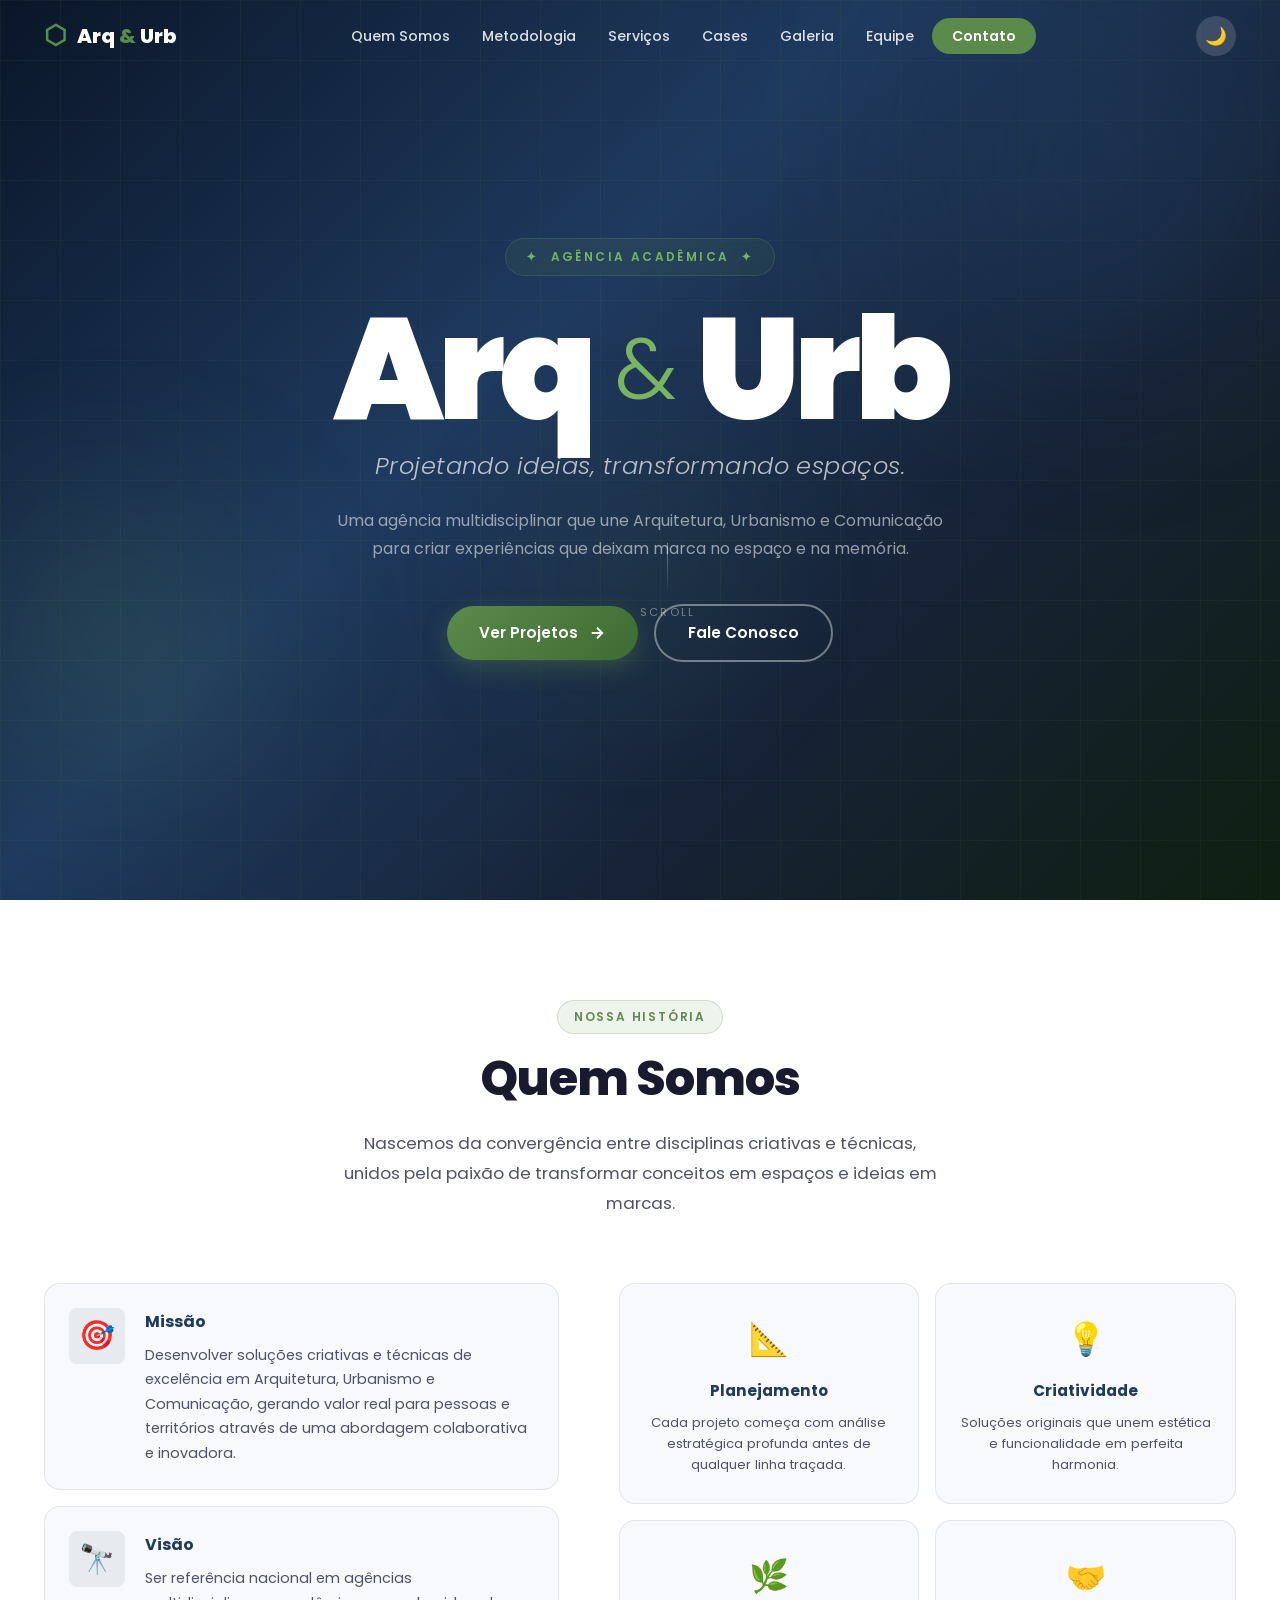
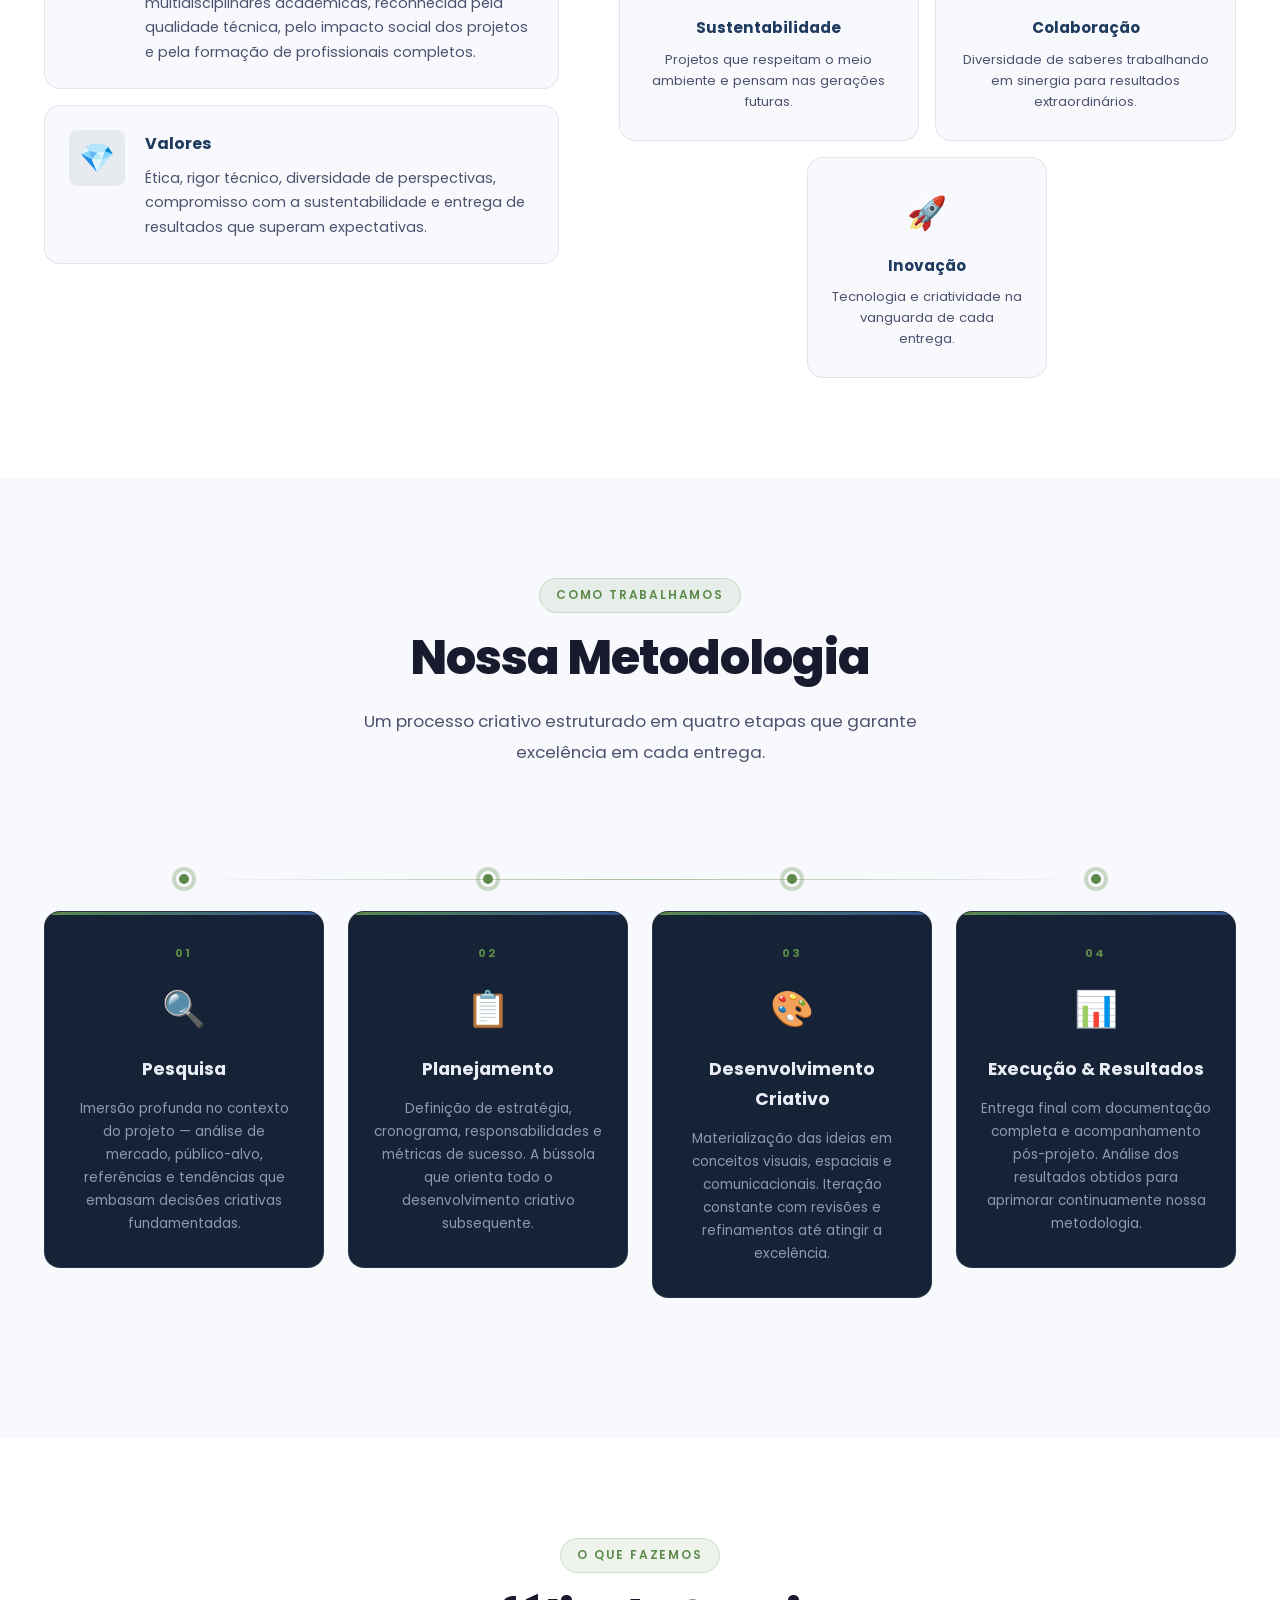
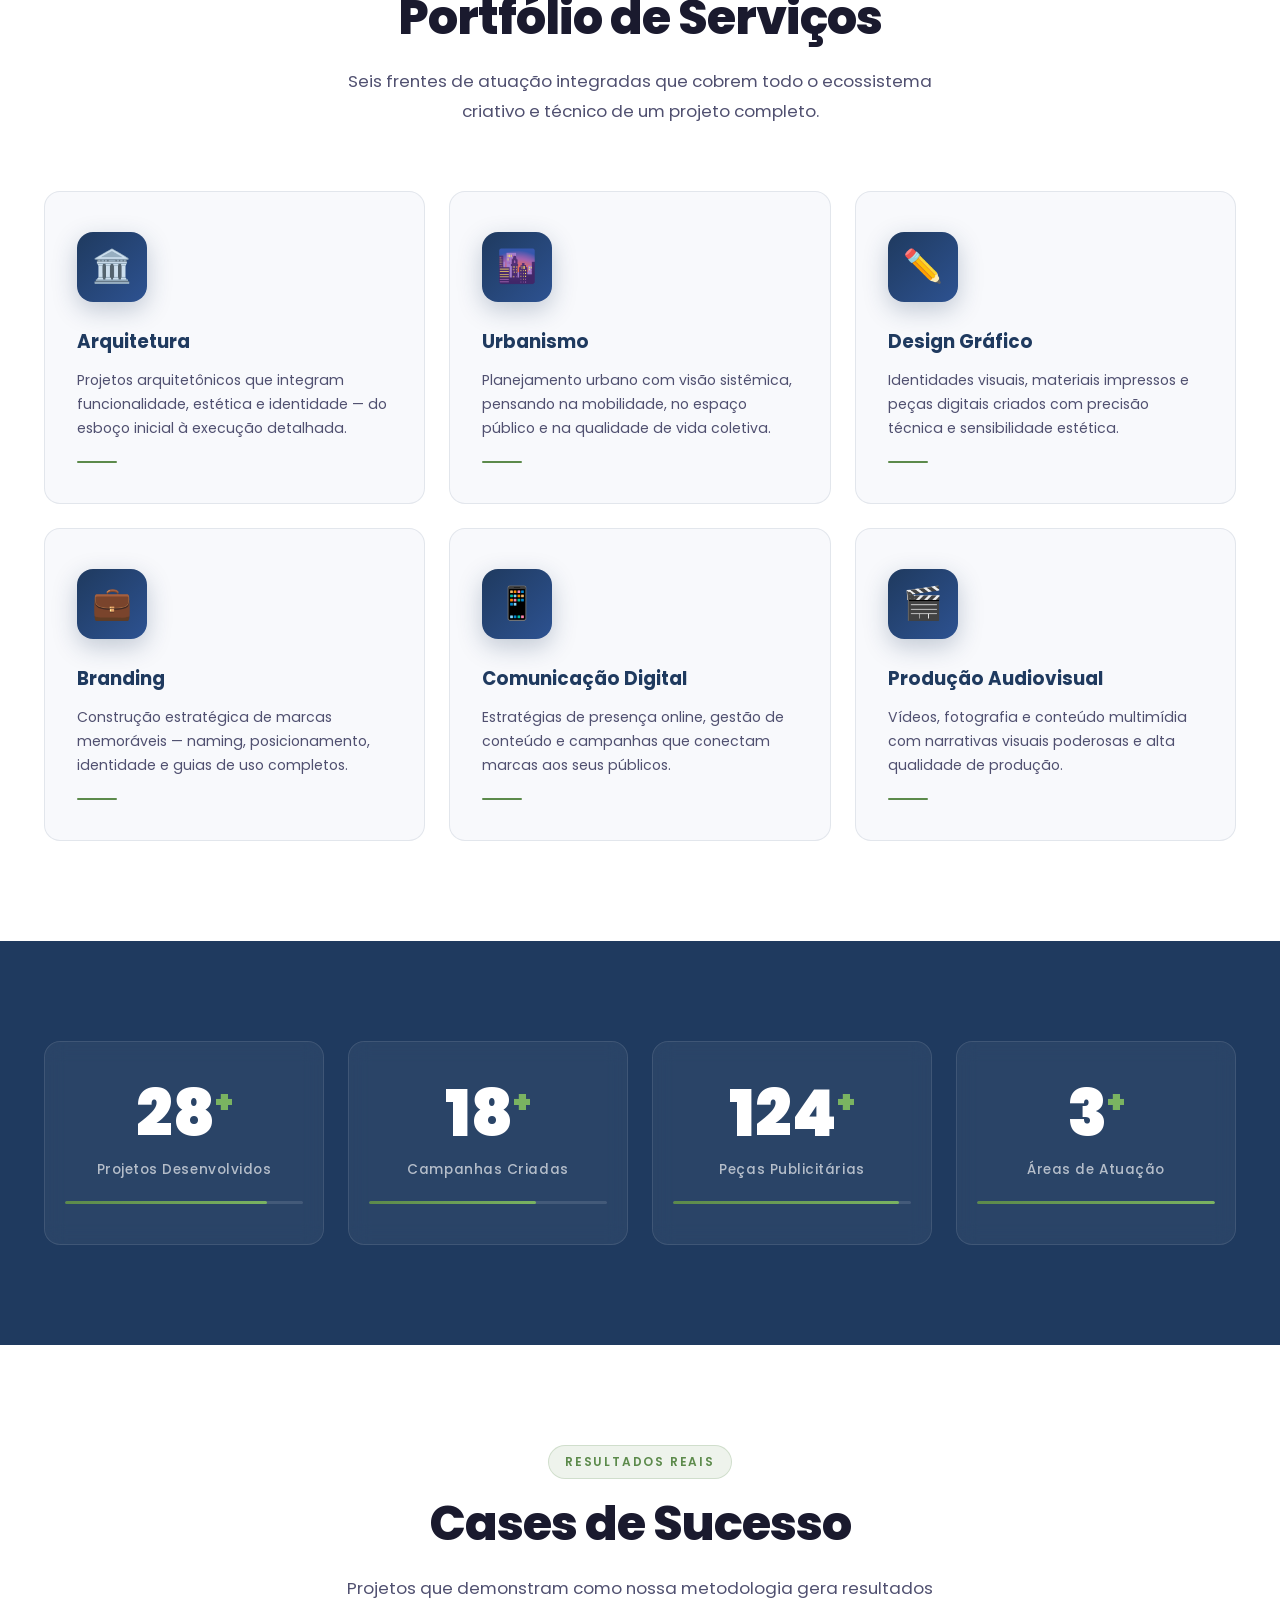
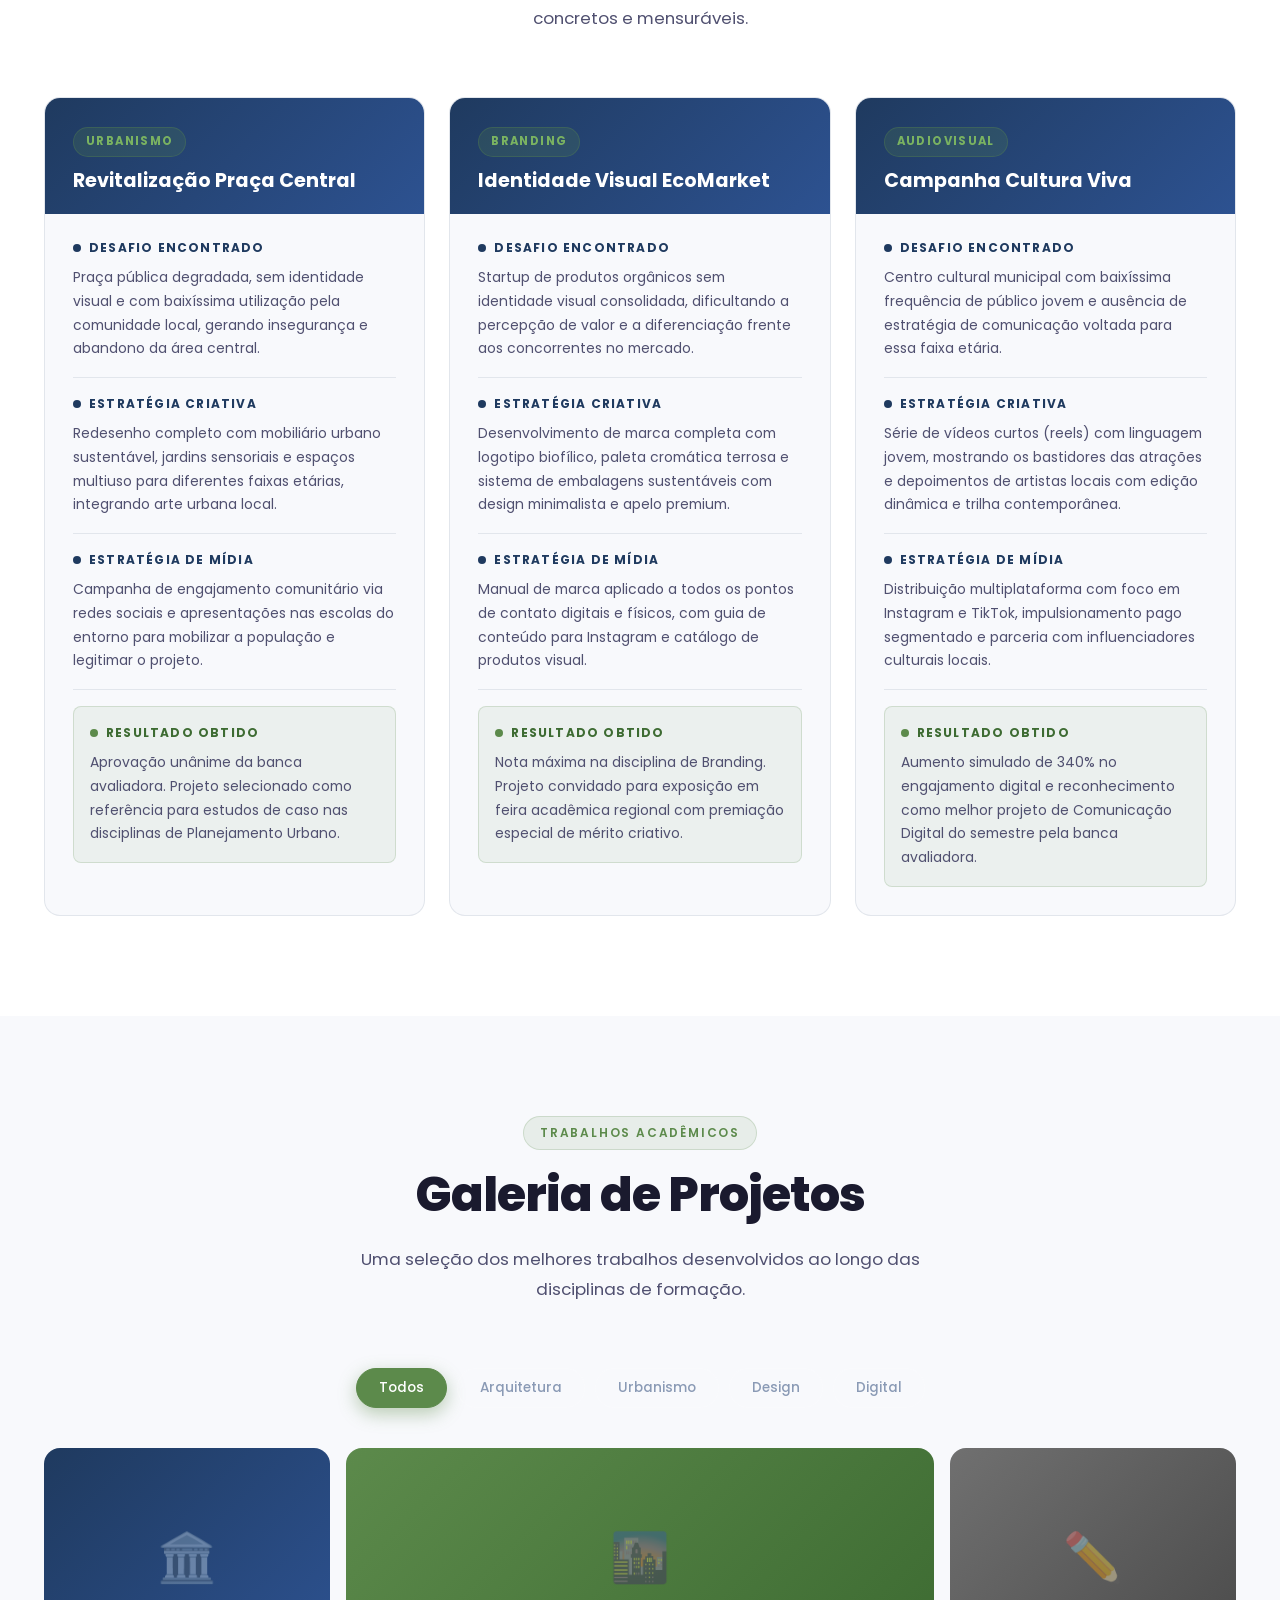
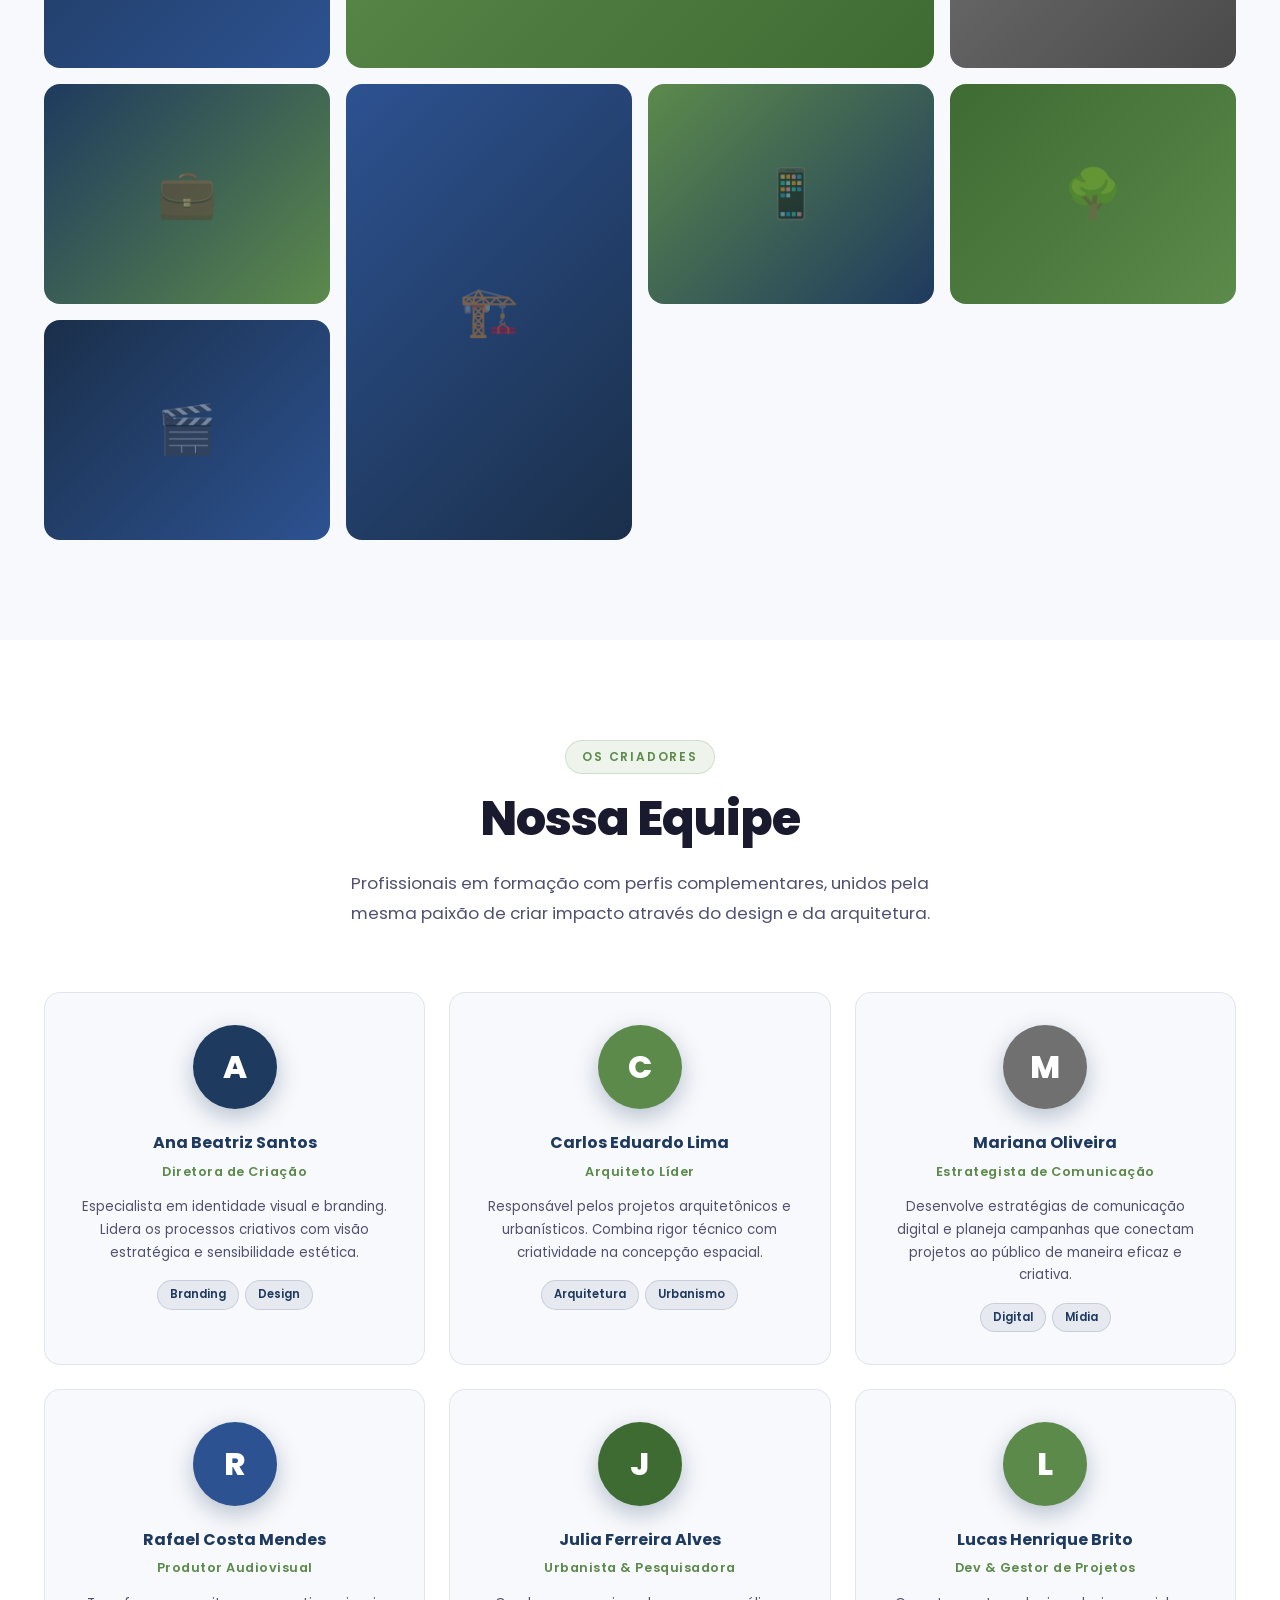
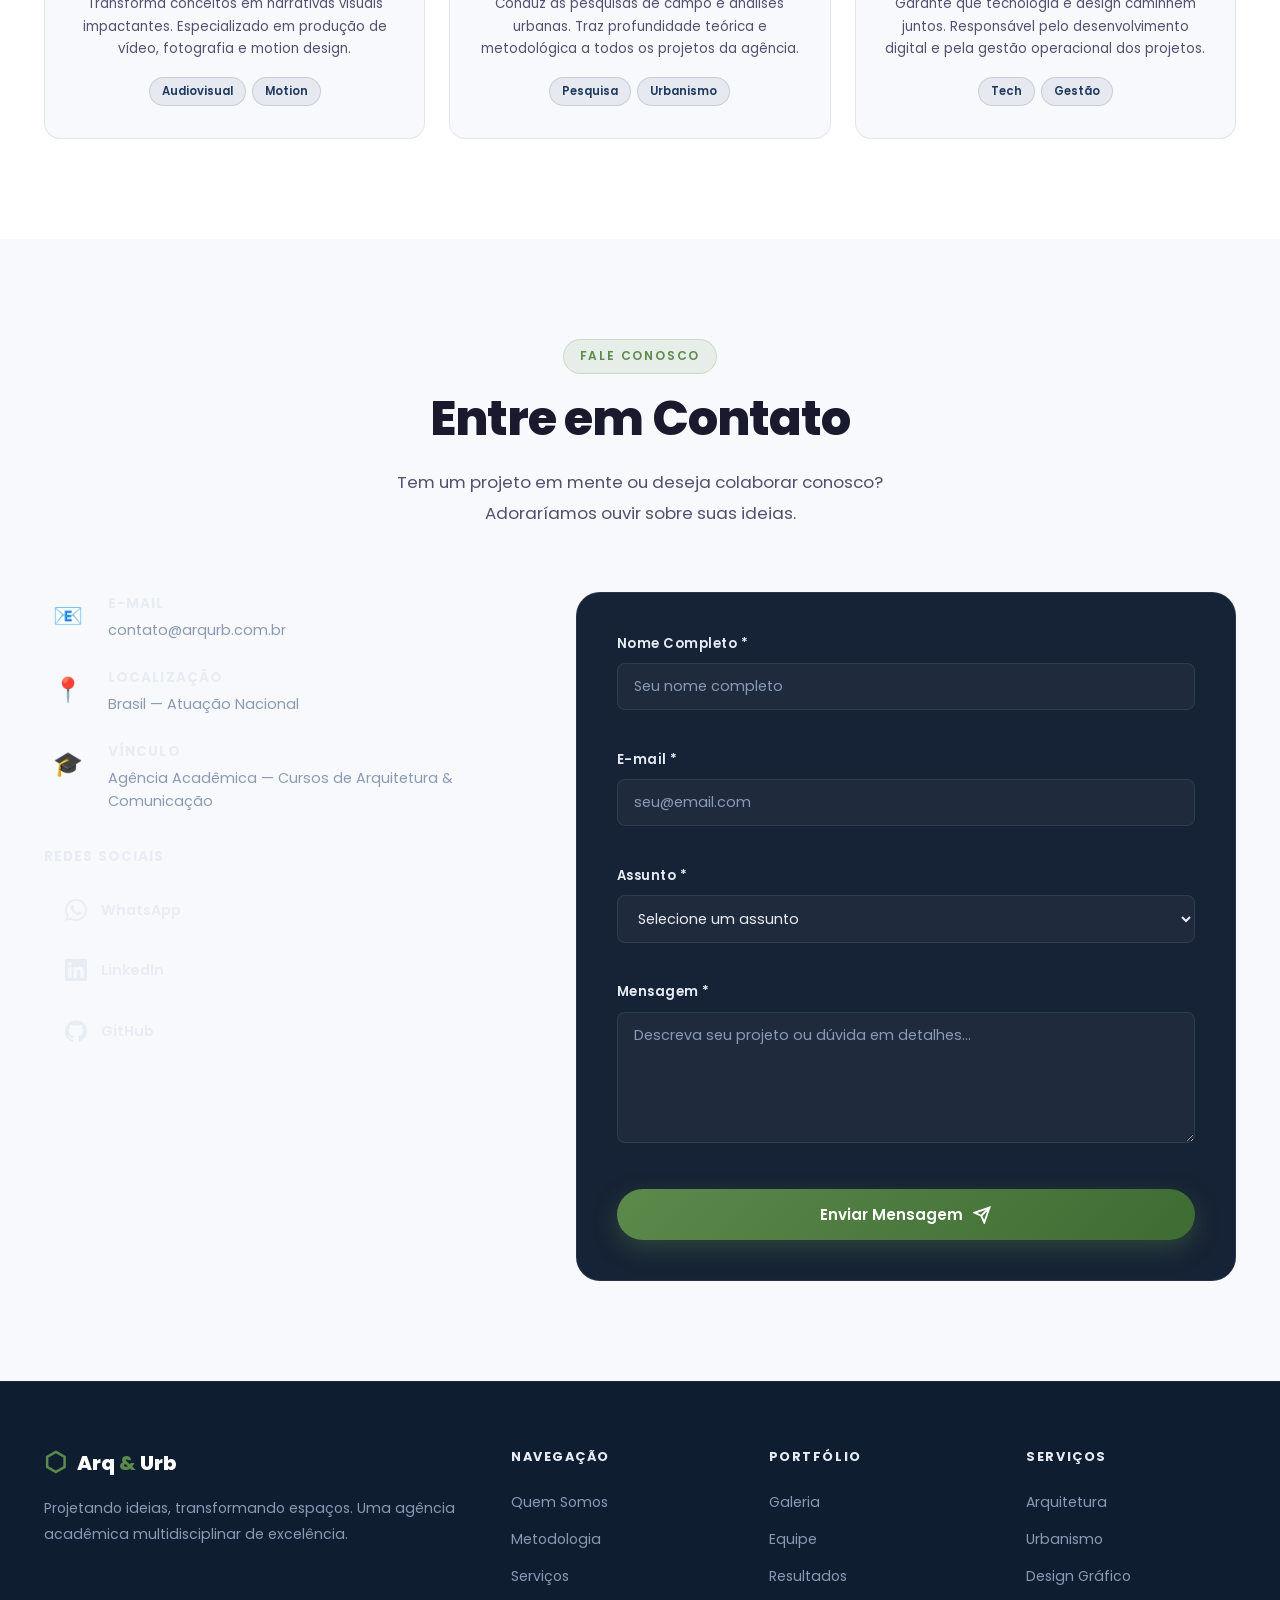
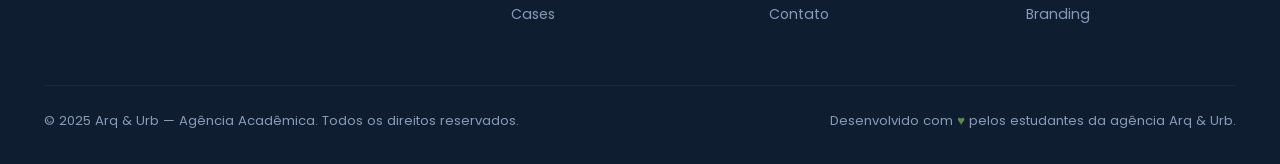
==== commit e58ed72e: "Initial commit - Arq & Urb Project" ====
--- a/index.html
+++ b/index.html
@@ -1,470 +1,773 @@
-﻿<!DOCTYPE html>
+<!DOCTYPE html>
 <html lang="pt-BR">
 <head>
-    <meta charset="UTF-8">
-    <meta name="viewport" content="width=device-width, initial-scale=1.0">
-    <meta name="description" content="BevStock - Sistema inteligente de controle de estoque de bebidas. Gerencie produtos, movimentações e relatórios.">
-    <title>BevStock — Controle Inteligente de Estoque de Bebidas</title>
-    <link rel="preconnect" href="https://fonts.googleapis.com">
-    <link rel="preconnect" href="https://fonts.gstatic.com" crossorigin>
-    <link href="https://fonts.googleapis.com/css2?family=Inter:wght@300;400;500;600;700;800&display=swap" rel="stylesheet">
-    <link rel="stylesheet" href="https://cdnjs.cloudflare.com/ajax/libs/font-awesome/6.5.0/css/all.min.css">
-    <link rel="stylesheet" href="styles.css">
+  <meta charset="UTF-8" />
+  <meta name="viewport" content="width=device-width, initial-scale=1.0" />
+  <meta name="description" content="Arq & Urb – Agência acadêmica de Arquitetura, Urbanismo e Comunicação. Projetando ideias, transformando espaços." />
+  <meta name="keywords" content="arquitetura, urbanismo, design gráfico, branding, comunicação digital, produção audiovisual" />
+  <meta property="og:title" content="Arq & Urb | Projetando ideias, transformando espaços" />
+  <meta property="og:description" content="Plataforma digital da agência Arq & Urb – portfólio de projetos acadêmicos e institucionais." />
+  <meta property="og:type" content="website" />
+  <title>Arq & Urb | Projetando ideias, transformando espaços</title>
+  <link rel="preconnect" href="https://fonts.googleapis.com" />
+  <link rel="preconnect" href="https://fonts.gstatic.com" crossorigin />
+  <link href="https://fonts.googleapis.com/css2?family=Poppins:wght@300;400;500;600;700;800;900&display=swap" rel="stylesheet" />
+  <link rel="stylesheet" href="style.css" />
 </head>
 <body>
 
-    <!-- ==================== SIDEBAR ==================== -->
-    <aside class="sidebar" id="sidebar">
-        <div class="sidebar-header">
-            <div class="logo">
-                <i class="fa-solid fa-wine-bottle"></i>
-                <span class="logo-text">Bev<span class="accent">Stock</span></span>
-            </div>
-            <button class="sidebar-toggle" id="sidebar-toggle" title="Recolher menu">
-                <i class="fa-solid fa-angles-left"></i>
-            </button>
-        </div>
-
-        <nav class="sidebar-nav">
-            <a href="#" class="nav-item active" data-page="dashboard" id="nav-dashboard">
-                <i class="fa-solid fa-chart-pie"></i>
-                <span>Dashboard</span>
-            </a>
-            <a href="#" class="nav-item" data-page="products" id="nav-products">
-                <i class="fa-solid fa-boxes-stacked"></i>
-                <span>Produtos</span>
-            </a>
-            <a href="#" class="nav-item" data-page="movements" id="nav-movements">
-                <i class="fa-solid fa-arrow-right-arrow-left"></i>
-                <span>Movimentações</span>
-            </a>
-            <a href="#" class="nav-item" data-page="categories" id="nav-categories">
-                <i class="fa-solid fa-tags"></i>
-                <span>Categorias</span>
-            </a>
-            <a href="#" class="nav-item" data-page="reports" id="nav-reports">
-                <i class="fa-solid fa-chart-bar"></i>
-                <span>Relatórios</span>
-            </a>
-        </nav>
-
-        <div class="sidebar-footer">
-            <div class="user-info">
-                <div class="user-avatar"><i class="fa-solid fa-user-tie"></i></div>
-                <div class="user-details">
-                    <span class="user-name">Administrador</span>
-                    <span class="user-role">Gerente de Estoque</span>
-                </div>
-            </div>
-        </div>
-    </aside>
-
-    <!-- ==================== MAIN CONTENT ==================== -->
-    <main class="main-content" id="main-content">
-
-        <!-- Top Bar -->
-        <header class="top-bar">
-            <div class="top-bar-left">
-                <button class="mobile-menu-btn" id="mobile-menu-btn" title="Menu">
-                    <i class="fa-solid fa-bars"></i>
-                </button>
-                <div class="breadcrumb">
-                    <i class="fa-solid fa-house breadcrumb-home"></i>
-                    <span class="breadcrumb-sep">/</span>
-                    <span class="breadcrumb-page" id="breadcrumb-page">Dashboard</span>
-                </div>
-            </div>
-            <div class="top-bar-right">
-                <div class="search-box">
-                    <i class="fa-solid fa-magnifying-glass"></i>
-                    <input type="text" id="global-search" placeholder="Buscar produtos...">
-                </div>
-                <div class="top-bar-actions">
-                    <button class="action-btn notification-btn" id="notification-btn" title="Alertas de Estoque">
-                        <i class="fa-solid fa-bell"></i>
-                        <span class="notification-badge" id="notification-badge">0</span>
-                    </button>
-                    <div class="date-display">
-                        <i class="fa-regular fa-calendar"></i>
-                        <span id="current-date"></span>
-                    </div>
-                </div>
-            </div>
-        </header>
-
-        <!-- Notification Panel -->
-        <div class="notification-panel" id="notification-panel">
-            <div class="notification-header">
-                <h3><i class="fa-solid fa-triangle-exclamation"></i> Alertas de Estoque</h3>
-                <button class="btn-icon" id="close-notifications"><i class="fa-solid fa-xmark"></i></button>
-            </div>
-            <div class="notification-list" id="notification-list"></div>
-        </div>
-
-        <!-- Toast Container -->
-        <div class="toast-container" id="toast-container"></div>
-
-        <!-- ============ PAGE: DASHBOARD ============ -->
-        <section class="page active" id="page-dashboard">
-            <div class="kpi-grid">
-                <div class="kpi-card">
-                    <div class="kpi-icon" style="--kpi-color: #3b82f6"><i class="fa-solid fa-boxes-stacked"></i></div>
-                    <div class="kpi-info">
-                        <span class="kpi-label">Total de Produtos</span>
-                        <h2 class="kpi-value" id="kpi-total-products">0</h2>
-                    </div>
-                    <div class="kpi-sparkline blue"></div>
-                </div>
-                <div class="kpi-card">
-                    <div class="kpi-icon" style="--kpi-color: #10b981"><i class="fa-solid fa-coins"></i></div>
-                    <div class="kpi-info">
-                        <span class="kpi-label">Valor em Estoque</span>
-                        <h2 class="kpi-value" id="kpi-stock-value">R$ 0</h2>
-                    </div>
-                    <div class="kpi-sparkline green"></div>
-                </div>
-                <div class="kpi-card alert-card">
-                    <div class="kpi-icon" style="--kpi-color: #ef4444"><i class="fa-solid fa-triangle-exclamation"></i></div>
-                    <div class="kpi-info">
-                        <span class="kpi-label">Estoque Baixo</span>
-                        <h2 class="kpi-value" id="kpi-low-stock">0</h2>
-                    </div>
-                    <div class="kpi-sparkline red"></div>
-                </div>
-                <div class="kpi-card">
-                    <div class="kpi-icon" style="--kpi-color: #f59e0b"><i class="fa-solid fa-arrow-right-arrow-left"></i></div>
-                    <div class="kpi-info">
-                        <span class="kpi-label">Movimentações Hoje</span>
-                        <h2 class="kpi-value" id="kpi-movements-today">0</h2>
-                    </div>
-                    <div class="kpi-sparkline amber"></div>
-                </div>
-            </div>
-
-            <div class="dashboard-grid">
-                <div class="card card-lg">
-                    <div class="card-header">
-                        <h3><i class="fa-solid fa-clock-rotate-left"></i> Movimentações Recentes</h3>
-                        <a href="#" class="card-link" data-goto="movements">Ver todas <i class="fa-solid fa-arrow-right"></i></a>
-                    </div>
-                    <div class="card-body">
-                        <div class="table-responsive">
-                            <table class="data-table compact">
-                                <thead>
-                                    <tr>
-                                        <th>Produto</th>
-                                        <th>Tipo</th>
-                                        <th>Qtd</th>
-                                        <th>Data</th>
-                                    </tr>
-                                </thead>
-                                <tbody id="dashboard-movements-body">
-                                    <tr class="empty-row"><td colspan="4"><div class="empty-state-sm"><i class="fa-solid fa-inbox"></i> Nenhuma movimentação</div></td></tr>
-                                </tbody>
-                            </table>
-                        </div>
-                    </div>
-                </div>
-
-                <div class="card">
-                    <div class="card-header">
-                        <h3><i class="fa-solid fa-chart-pie"></i> Por Categoria</h3>
-                    </div>
-                    <div class="card-body">
-                        <div class="chart-bars" id="category-chart">
-                            <div class="chart-empty"><i class="fa-solid fa-chart-pie"></i><span>Cadastre produtos</span></div>
-                        </div>
-                    </div>
-                </div>
-
-                <div class="card">
-                    <div class="card-header">
-                        <h3><i class="fa-solid fa-triangle-exclamation"></i> Alertas</h3>
-                    </div>
-                    <div class="card-body">
-                        <div class="alert-list" id="dashboard-alerts">
-                            <div class="alert-empty"><i class="fa-solid fa-circle-check"></i><span>Estoque adequado</span></div>
-                        </div>
-                    </div>
-                </div>
-
-                <div class="card">
-                    <div class="card-header">
-                        <h3><i class="fa-solid fa-ranking-star"></i> Top 5 por Valor</h3>
-                    </div>
-                    <div class="card-body">
-                        <div class="top-products-list" id="top-products-list">
-                            <div class="chart-empty"><i class="fa-solid fa-ranking-star"></i><span>Cadastre produtos</span></div>
-                        </div>
-                    </div>
-                </div>
-            </div>
-        </section>
-
-        <!-- ============ PAGE: PRODUCTS ============ -->
-        <section class="page" id="page-products">
-            <div class="page-header">
-                <div class="page-header-left">
-                    <h2>Gerenciar Produtos</h2>
-                    <p class="page-subtitle">Cadastre, edite e controle suas bebidas</p>
-                </div>
-                <button class="btn btn-primary" id="btn-add-product">
-                    <i class="fa-solid fa-plus"></i> <span>Novo Produto</span>
-                </button>
-            </div>
-            <div class="filters-bar">
-                <div class="filter-search">
-                    <i class="fa-solid fa-magnifying-glass"></i>
-                    <input type="text" id="product-search" placeholder="Buscar por nome ou marca...">
-                </div>
-                <select id="product-filter-category" class="filter-select">
-                    <option value="">Todas Categorias</option>
-                </select>
-                <select id="product-filter-stock" class="filter-select">
-                    <option value="">Todos Status</option>
-                    <option value="ok">Estoque OK</option>
-                    <option value="low">Estoque Baixo</option>
-                    <option value="critical">Crítico</option>
-                    <option value="empty">Sem Estoque</option>
-                </select>
-            </div>
-            <div class="card">
-                <div class="card-body no-padding">
-                    <div class="table-responsive">
-                        <table class="data-table products-table">
-                            <thead>
-                                <tr>
-                                    <th>Produto</th>
-                                    <th>Categoria</th>
-                                    <th>Compra</th>
-                                    <th>Venda</th>
-                                    <th>Estoque</th>
-                                    <th>Status</th>
-                                    <th>Ações</th>
-                                </tr>
-                            </thead>
-                            <tbody id="products-table-body">
-                                <tr class="empty-row"><td colspan="7"><div class="empty-state"><i class="fa-solid fa-boxes-stacked"></i><h3>Nenhum produto cadastrado</h3><p>Clique em "Novo Produto" para começar</p></div></td></tr>
-                            </tbody>
-                        </table>
-                    </div>
-                </div>
-            </div>
-        </section>
-
-        <!-- ============ PAGE: MOVEMENTS ============ -->
-        <section class="page" id="page-movements">
-            <div class="page-header">
-                <div class="page-header-left">
-                    <h2>Movimentações de Estoque</h2>
-                    <p class="page-subtitle">Registre entradas e saídas</p>
-                </div>
-                <div class="page-header-actions">
-                    <button class="btn btn-success" id="btn-new-entry">
-                        <i class="fa-solid fa-arrow-down"></i> <span>Entrada</span>
-                    </button>
-                    <button class="btn btn-danger" id="btn-new-exit">
-                        <i class="fa-solid fa-arrow-up"></i> <span>Saída</span>
-                    </button>
-                </div>
-            </div>
-            <div class="filters-bar">
-                <div class="filter-search">
-                    <i class="fa-solid fa-magnifying-glass"></i>
-                    <input type="text" id="movement-search" placeholder="Buscar movimentação...">
-                </div>
-                <select id="movement-filter-type" class="filter-select">
-                    <option value="">Todos</option>
-                    <option value="entry">Entradas</option>
-                    <option value="exit">Saídas</option>
-                </select>
-                <input type="date" id="movement-date-start" class="filter-date" title="Data início">
-                <input type="date" id="movement-date-end" class="filter-date" title="Data fim">
-            </div>
-            <div class="card">
-                <div class="card-body no-padding">
-                    <div class="table-responsive">
-                        <table class="data-table">
-                            <thead>
-                                <tr>
-                                    <th>Data/Hora</th>
-                                    <th>Produto</th>
-                                    <th>Tipo</th>
-                                    <th>Qtd</th>
-                                    <th>Motivo</th>
-                                    <th>Obs</th>
-                                </tr>
-                            </thead>
-                            <tbody id="movements-table-body">
-                                <tr class="empty-row"><td colspan="6"><div class="empty-state"><i class="fa-solid fa-arrow-right-arrow-left"></i><h3>Nenhuma movimentação</h3><p>Registre entradas ou saídas</p></div></td></tr>
-                            </tbody>
-                        </table>
-                    </div>
-                </div>
-            </div>
-        </section>
-
-        <!-- ============ PAGE: CATEGORIES ============ -->
-        <section class="page" id="page-categories">
-            <div class="page-header">
-                <div class="page-header-left">
-                    <h2>Categorias de Bebidas</h2>
-                    <p class="page-subtitle">Organize seus produtos por tipo</p>
-                </div>
-                <button class="btn btn-primary" id="btn-add-category">
-                    <i class="fa-solid fa-plus"></i> <span>Nova Categoria</span>
-                </button>
-            </div>
-            <div class="categories-grid" id="categories-grid"></div>
-        </section>
-
-        <!-- ============ PAGE: REPORTS ============ -->
-        <section class="page" id="page-reports">
-            <div class="page-header">
-                <div class="page-header-left">
-                    <h2>Relatórios</h2>
-                    <p class="page-subtitle">Análise completa do estoque</p>
-                </div>
-                <button class="btn btn-secondary" id="btn-export-csv">
-                    <i class="fa-solid fa-file-csv"></i> <span>Exportar CSV</span>
-                </button>
-            </div>
-            <div class="reports-grid">
-                <div class="card report-card">
-                    <div class="card-header"><h3><i class="fa-solid fa-chart-bar"></i> Valor por Categoria</h3></div>
-                    <div class="card-body"><div class="horizontal-chart" id="report-value-chart"></div></div>
-                </div>
-                <div class="card report-card">
-                    <div class="card-header"><h3><i class="fa-solid fa-chart-line"></i> Movimentações (7 dias)</h3></div>
-                    <div class="card-body"><div class="week-chart" id="report-week-chart"></div></div>
-                </div>
-                <div class="card report-card full-width">
-                    <div class="card-header"><h3><i class="fa-solid fa-triangle-exclamation"></i> Relatório Estoque Baixo</h3></div>
-                    <div class="card-body no-padding">
-                        <div class="table-responsive">
-                            <table class="data-table">
-                                <thead><tr><th>Produto</th><th>Categoria</th><th>Atual</th><th>Mínimo</th><th>Status</th><th>Ação</th></tr></thead>
-                                <tbody id="report-low-stock-body"></tbody>
-                            </table>
-                        </div>
-                    </div>
-                </div>
-                <div class="card report-card">
-                    <div class="card-header"><h3><i class="fa-solid fa-fire"></i> Mais Movimentados</h3></div>
-                    <div class="card-body"><div class="most-moved-list" id="report-most-moved"></div></div>
-                </div>
-                <div class="card report-card">
-                    <div class="card-header"><h3><i class="fa-solid fa-clipboard-list"></i> Resumo Geral</h3></div>
-                    <div class="card-body"><div class="summary-stats" id="report-summary-stats"></div></div>
-                </div>
-            </div>
-        </section>
-
-    </main>
-
-    <!-- ==================== MODALS ==================== -->
-
-    <!-- Product Modal -->
-    <div class="modal-overlay" id="product-modal">
-        <div class="modal">
-            <div class="modal-header">
-                <h3 id="product-modal-title"><i class="fa-solid fa-wine-bottle"></i> Novo Produto</h3>
-                <button class="btn-icon modal-close-btn" data-modal="product-modal"><i class="fa-solid fa-xmark"></i></button>
-            </div>
-            <form id="product-form" class="modal-form">
-                <input type="hidden" id="product-id">
-                <div class="form-row">
-                    <div class="form-group"><label for="product-name">Nome *</label><input type="text" id="product-name" required placeholder="Ex: Cerveja IPA Artesanal"></div>
-                    <div class="form-group"><label for="product-brand">Marca</label><input type="text" id="product-brand" placeholder="Ex: Brahma, Absolut"></div>
-                </div>
-                <div class="form-row">
-                    <div class="form-group"><label for="product-category">Categoria *</label><select id="product-category" required></select></div>
-                    <div class="form-group"><label for="product-volume">Volume *</label><input type="text" id="product-volume" required placeholder="Ex: 350ml, 1L"></div>
-                </div>
-                <div class="form-row three-cols">
-                    <div class="form-group"><label for="product-purchase-price">Preço Compra (R$) *</label><input type="number" id="product-purchase-price" required min="0" step="0.01" placeholder="0.00"></div>
-                    <div class="form-group"><label for="product-sale-price">Preço Venda (R$) *</label><input type="number" id="product-sale-price" required min="0" step="0.01" placeholder="0.00"></div>
-                    <div class="form-group"><label for="product-min-stock">Estoque Mín. *</label><input type="number" id="product-min-stock" required min="0" placeholder="5"></div>
-                </div>
-                <div class="form-row">
-                    <div class="form-group"><label for="product-quantity">Qtd Inicial</label><input type="number" id="product-quantity" min="0" placeholder="0" value="0"></div>
-                    <div class="form-group"><label for="product-supplier">Fornecedor</label><input type="text" id="product-supplier" placeholder="Nome do fornecedor"></div>
-                </div>                <div class="form-row">
-                    <div class="form-group"><label for="product-sku">SKU</label><input type="text" id="product-sku" placeholder="Ex: CERV-BRAHM-350-2024"></div>
-                    <div class="form-group"><label for="product-expiry-date">Data Validade</label><input type="date" id="product-expiry-date"></div>
-                </div>                <div class="form-group"><label for="product-description">Descrição</label><textarea id="product-description" rows="2" placeholder="Descrição do produto..."></textarea></div>
-                <div class="modal-actions">
-                    <button type="button" class="btn btn-secondary modal-cancel" data-modal="product-modal">Cancelar</button>
-                    <button type="submit" class="btn btn-primary"><i class="fa-solid fa-floppy-disk"></i> Salvar</button>
-                </div>
-            </form>
-        </div>
-    </div>
-
-    <!-- Movement Modal -->
-    <div class="modal-overlay" id="movement-modal">
-        <div class="modal">
-            <div class="modal-header" id="movement-modal-header">
-                <h3 id="movement-modal-title"><i class="fa-solid fa-arrow-down"></i> Nova Entrada</h3>
-                <button class="btn-icon modal-close-btn" data-modal="movement-modal"><i class="fa-solid fa-xmark"></i></button>
-            </div>
-            <form id="movement-form" class="modal-form">
-                <input type="hidden" id="movement-type" value="entry">
-                <div class="form-group"><label for="movement-product">Produto *</label><select id="movement-product" required></select></div>
-                <div class="form-row">
-                    <div class="form-group"><label for="movement-quantity">Quantidade *</label><input type="number" id="movement-quantity" required min="1" placeholder="0"></div>
-                    <div class="form-group"><label for="movement-reason">Motivo *</label><select id="movement-reason" required></select></div>
-                </div>
-                <div class="form-group"><label for="movement-notes">Observações</label><textarea id="movement-notes" rows="2" placeholder="Notas adicionais..."></textarea></div>
-                <div class="modal-actions">
-                    <button type="button" class="btn btn-secondary modal-cancel" data-modal="movement-modal">Cancelar</button>
-                    <button type="submit" class="btn btn-primary" id="submit-movement-btn"><i class="fa-solid fa-check"></i> Registrar</button>
-                </div>
-            </form>
-        </div>
-    </div>
-
-    <!-- Category Modal -->
-    <div class="modal-overlay" id="category-modal">
-        <div class="modal modal-sm">
-            <div class="modal-header">
-                <h3 id="category-modal-title"><i class="fa-solid fa-tag"></i> Nova Categoria</h3>
-                <button class="btn-icon modal-close-btn" data-modal="category-modal"><i class="fa-solid fa-xmark"></i></button>
-            </div>
-            <form id="category-form" class="modal-form">
-                <input type="hidden" id="category-id">
-                <div class="form-group"><label for="category-name">Nome *</label><input type="text" id="category-name" required placeholder="Ex: Cervejas Importadas"></div>
-                <div class="form-row">
-                    <div class="form-group"><label for="category-icon">Ícone (emoji)</label><input type="text" id="category-icon" placeholder="🍺" maxlength="4"></div>
-                    <div class="form-group"><label for="category-color">Cor</label><input type="color" id="category-color" value="#e8a33d"></div>
-                </div>
-                <div class="modal-actions">
-                    <button type="button" class="btn btn-secondary modal-cancel" data-modal="category-modal">Cancelar</button>
-                    <button type="submit" class="btn btn-primary"><i class="fa-solid fa-floppy-disk"></i> Salvar</button>
-                </div>
-            </form>
-        </div>
-    </div>
-
-    <!-- Confirm Delete Modal -->
-    <div class="modal-overlay" id="confirm-modal">
-        <div class="modal modal-sm">
-            <div class="modal-header danger">
-                <h3><i class="fa-solid fa-triangle-exclamation"></i> Confirmar Exclusão</h3>
-                <button class="btn-icon modal-close-btn" data-modal="confirm-modal"><i class="fa-solid fa-xmark"></i></button>
-            </div>
-            <div class="modal-body">
-                <p id="confirm-message">Tem certeza que deseja excluir este item?</p>
-                <p class="confirm-warning">Esta ação não pode ser desfeita.</p>
-            </div>
-            <div class="modal-actions">
-                <button class="btn btn-secondary modal-cancel" data-modal="confirm-modal">Cancelar</button>
-                <button class="btn btn-danger" id="confirm-delete-btn"><i class="fa-solid fa-trash"></i> Excluir</button>
-            </div>
-        </div>
-    </div>
-
-    <script src="app.js"></script>
+  <!-- ========== NAVBAR ========== -->
+  <nav class="navbar" id="navbar" role="navigation" aria-label="Menu principal">
+    <div class="nav-container">
+      <a href="#home" class="nav-logo" aria-label="Arq & Urb - Página inicial">
+        <span class="logo-icon">⬡</span>
+        <span class="logo-text">Arq <span class="logo-amp">&</span> Urb</span>
+      </a>
+      <ul class="nav-links" id="navLinks" role="list">
+        <li><a href="#sobre" class="nav-link">Quem Somos</a></li>
+        <li><a href="#metodologia" class="nav-link">Metodologia</a></li>
+        <li><a href="#servicos" class="nav-link">Serviços</a></li>
+        <li><a href="#cases" class="nav-link">Cases</a></li>
+        <li><a href="#galeria" class="nav-link">Galeria</a></li>
+        <li><a href="#equipe" class="nav-link">Equipe</a></li>
+        <li><a href="#contato" class="nav-link nav-cta">Contato</a></li>
+      </ul>
+      <div class="nav-actions">
+        <button class="dark-mode-toggle" id="darkModeToggle" aria-label="Alternar modo escuro" title="Modo Escuro">
+          <span class="toggle-icon" id="toggleIcon">🌙</span>
+        </button>
+        <button class="hamburger" id="hamburger" aria-label="Abrir menu" aria-expanded="false">
+          <span></span><span></span><span></span>
+        </button>
+      </div>
+    </div>
+  </nav>
+
+  <!-- ========== HERO ========== -->
+  <section class="hero" id="home" aria-label="Seção principal">
+    <div class="hero-bg">
+      <div class="hero-grid"></div>
+      <div class="hero-orb hero-orb-1"></div>
+      <div class="hero-orb hero-orb-2"></div>
+      <div class="hero-orb hero-orb-3"></div>
+    </div>
+    <div class="hero-content">
+      <div class="hero-badge reveal">
+        <span>✦</span> Agência Acadêmica <span>✦</span>
+      </div>
+      <h1 class="hero-title reveal">
+        <span class="title-line">Arq</span>
+        <span class="title-amp">&amp;</span>
+        <span class="title-line">Urb</span>
+      </h1>
+      <p class="hero-slogan reveal">Projetando ideias, transformando espaços.</p>
+      <p class="hero-desc reveal">
+        Uma agência multidisciplinar que une Arquitetura, Urbanismo e Comunicação<br />
+        para criar experiências que deixam marca no espaço e na memória.
+      </p>
+      <div class="hero-ctas reveal">
+        <a href="#galeria" class="btn btn-primary" id="btnVerProjetos">
+          <span>Ver Projetos</span>
+          <svg width="18" height="18" viewBox="0 0 24 24" fill="none" stroke="currentColor" stroke-width="2.5"><path d="M5 12h14M12 5l7 7-7 7"/></svg>
+        </a>
+        <a href="#contato" class="btn btn-outline" id="btnContato">
+          <span>Fale Conosco</span>
+        </a>
+      </div>
+      <div class="hero-scroll-indicator reveal">
+        <div class="scroll-line"></div>
+        <span>Scroll</span>
+      </div>
+    </div>
+  </section>
+
+  <!-- ========== QUEM SOMOS ========== -->
+  <section class="section" id="sobre" aria-label="Quem somos">
+    <div class="container">
+      <div class="section-header reveal">
+        <span class="section-tag">Nossa História</span>
+        <h2 class="section-title">Quem Somos</h2>
+        <p class="section-subtitle">
+          Nascemos da convergência entre disciplinas criativas e técnicas, unidos pela
+          paixão de transformar conceitos em espaços e ideias em marcas.
+        </p>
+      </div>
+
+      <div class="about-grid">
+        <div class="about-text reveal">
+          <div class="about-block">
+            <div class="about-block-icon">🎯</div>
+            <div>
+              <h3>Missão</h3>
+              <p>Desenvolver soluções criativas e técnicas de excelência em Arquitetura, Urbanismo e Comunicação, gerando valor real para pessoas e territórios através de uma abordagem colaborativa e inovadora.</p>
+            </div>
+          </div>
+          <div class="about-block">
+            <div class="about-block-icon">🔭</div>
+            <div>
+              <h3>Visão</h3>
+              <p>Ser referência nacional em agências multidisciplinares acadêmicas, reconhecida pela qualidade técnica, pelo impacto social dos projetos e pela formação de profissionais completos.</p>
+            </div>
+          </div>
+          <div class="about-block">
+            <div class="about-block-icon">💎</div>
+            <div>
+              <h3>Valores</h3>
+              <p>Ética, rigor técnico, diversidade de perspectivas, compromisso com a sustentabilidade e entrega de resultados que superam expectativas.</p>
+            </div>
+          </div>
+        </div>
+        <div class="pillars-grid reveal">
+          <div class="pillar-card">
+            <div class="pillar-icon">📐</div>
+            <h4>Planejamento</h4>
+            <p>Cada projeto começa com análise estratégica profunda antes de qualquer linha traçada.</p>
+          </div>
+          <div class="pillar-card">
+            <div class="pillar-icon">💡</div>
+            <h4>Criatividade</h4>
+            <p>Soluções originais que unem estética e funcionalidade em perfeita harmonia.</p>
+          </div>
+          <div class="pillar-card">
+            <div class="pillar-icon">🌿</div>
+            <h4>Sustentabilidade</h4>
+            <p>Projetos que respeitam o meio ambiente e pensam nas gerações futuras.</p>
+          </div>
+          <div class="pillar-card">
+            <div class="pillar-icon">🤝</div>
+            <h4>Colaboração</h4>
+            <p>Diversidade de saberes trabalhando em sinergia para resultados extraordinários.</p>
+          </div>
+          <div class="pillar-card pillar-center">
+            <div class="pillar-icon">🚀</div>
+            <h4>Inovação</h4>
+            <p>Tecnologia e criatividade na vanguarda de cada entrega.</p>
+          </div>
+        </div>
+      </div>
+    </div>
+  </section>
+
+  <!-- ========== METODOLOGIA ========== -->
+  <section class="section section-dark" id="metodologia" aria-label="Metodologia de trabalho">
+    <div class="container">
+      <div class="section-header reveal">
+        <span class="section-tag">Como Trabalhamos</span>
+        <h2 class="section-title">Nossa Metodologia</h2>
+        <p class="section-subtitle">
+          Um processo criativo estruturado em quatro etapas que garante excelência em cada entrega.
+        </p>
+      </div>
+      <div class="timeline">
+        <div class="timeline-line"></div>
+        <div class="timeline-step reveal" data-step="01">
+          <div class="step-dot"></div>
+          <div class="step-card">
+            <div class="step-number">01</div>
+            <div class="step-icon">🔍</div>
+            <h3>Pesquisa</h3>
+            <p>Imersão profunda no contexto do projeto — análise de mercado, público-alvo, referências e tendências que embasam decisões criativas fundamentadas.</p>
+          </div>
+        </div>
+        <div class="timeline-step reveal" data-step="02">
+          <div class="step-dot"></div>
+          <div class="step-card">
+            <div class="step-number">02</div>
+            <div class="step-icon">📋</div>
+            <h3>Planejamento</h3>
+            <p>Definição de estratégia, cronograma, responsabilidades e métricas de sucesso. A bússola que orienta todo o desenvolvimento criativo subsequente.</p>
+          </div>
+        </div>
+        <div class="timeline-step reveal" data-step="03">
+          <div class="step-dot"></div>
+          <div class="step-card">
+            <div class="step-number">03</div>
+            <div class="step-icon">🎨</div>
+            <h3>Desenvolvimento Criativo</h3>
+            <p>Materialização das ideias em conceitos visuais, espaciais e comunicacionais. Iteração constante com revisões e refinamentos até atingir a excelência.</p>
+          </div>
+        </div>
+        <div class="timeline-step reveal" data-step="04">
+          <div class="step-dot"></div>
+          <div class="step-card">
+            <div class="step-number">04</div>
+            <div class="step-icon">📊</div>
+            <h3>Execução & Resultados</h3>
+            <p>Entrega final com documentação completa e acompanhamento pós-projeto. Análise dos resultados obtidos para aprimorar continuamente nossa metodologia.</p>
+          </div>
+        </div>
+      </div>
+    </div>
+  </section>
+
+  <!-- ========== SERVIÇOS ========== -->
+  <section class="section" id="servicos" aria-label="Portfólio de serviços">
+    <div class="container">
+      <div class="section-header reveal">
+        <span class="section-tag">O Que Fazemos</span>
+        <h2 class="section-title">Portfólio de Serviços</h2>
+        <p class="section-subtitle">
+          Seis frentes de atuação integradas que cobrem todo o ecossistema criativo e técnico de um projeto completo.
+        </p>
+      </div>
+      <div class="services-grid">
+        <div class="service-card reveal" id="servArquitetura">
+          <div class="service-icon-wrap">
+            <div class="service-icon">🏛️</div>
+          </div>
+          <h3>Arquitetura</h3>
+          <p>Projetos arquitetônicos que integram funcionalidade, estética e identidade — do esboço inicial à execução detalhada.</p>
+          <div class="service-line"></div>
+        </div>
+        <div class="service-card reveal" id="servUrbanismo">
+          <div class="service-icon-wrap">
+            <div class="service-icon">🌆</div>
+          </div>
+          <h3>Urbanismo</h3>
+          <p>Planejamento urbano com visão sistêmica, pensando na mobilidade, no espaço público e na qualidade de vida coletiva.</p>
+          <div class="service-line"></div>
+        </div>
+        <div class="service-card reveal" id="servDesign">
+          <div class="service-icon-wrap">
+            <div class="service-icon">✏️</div>
+          </div>
+          <h3>Design Gráfico</h3>
+          <p>Identidades visuais, materiais impressos e peças digitais criados com precisão técnica e sensibilidade estética.</p>
+          <div class="service-line"></div>
+        </div>
+        <div class="service-card reveal" id="servBranding">
+          <div class="service-icon-wrap">
+            <div class="service-icon">💼</div>
+          </div>
+          <h3>Branding</h3>
+          <p>Construção estratégica de marcas memoráveis — naming, posicionamento, identidade e guias de uso completos.</p>
+          <div class="service-line"></div>
+        </div>
+        <div class="service-card reveal" id="servDigital">
+          <div class="service-icon-wrap">
+            <div class="service-icon">📱</div>
+          </div>
+          <h3>Comunicação Digital</h3>
+          <p>Estratégias de presença online, gestão de conteúdo e campanhas que conectam marcas aos seus públicos.</p>
+          <div class="service-line"></div>
+        </div>
+        <div class="service-card reveal" id="servAudiovisual">
+          <div class="service-icon-wrap">
+            <div class="service-icon">🎬</div>
+          </div>
+          <h3>Produção Audiovisual</h3>
+          <p>Vídeos, fotografia e conteúdo multimídia com narrativas visuais poderosas e alta qualidade de produção.</p>
+          <div class="service-line"></div>
+        </div>
+      </div>
+    </div>
+  </section>
+
+  <!-- ========== INDICADORES ========== -->
+  <section class="section section-accent" id="indicadores" aria-label="Indicadores de resultado">
+    <div class="container">
+      <div class="stats-grid">
+        <div class="stat-card reveal" id="statProjetos">
+          <div class="stat-number" data-target="48">0</div>
+          <div class="stat-label">Projetos Desenvolvidos</div>
+          <div class="stat-bar"><div class="stat-bar-fill" style="width:85%"></div></div>
+        </div>
+        <div class="stat-card reveal" id="statCampanhas">
+          <div class="stat-number" data-target="32">0</div>
+          <div class="stat-label">Campanhas Criadas</div>
+          <div class="stat-bar"><div class="stat-bar-fill" style="width:70%"></div></div>
+        </div>
+        <div class="stat-card reveal" id="statPecas">
+          <div class="stat-number" data-target="210">0</div>
+          <div class="stat-label">Peças Publicitárias</div>
+          <div class="stat-bar"><div class="stat-bar-fill" style="width:95%"></div></div>
+        </div>
+        <div class="stat-card reveal" id="statAreas">
+          <div class="stat-number" data-target="6">0</div>
+          <div class="stat-label">Áreas de Atuação</div>
+          <div class="stat-bar"><div class="stat-bar-fill" style="width:100%"></div></div>
+        </div>
+      </div>
+    </div>
+  </section>
+
+  <!-- ========== CASES ========== -->
+  <section class="section" id="cases" aria-label="Casos de sucesso">
+    <div class="container">
+      <div class="section-header reveal">
+        <span class="section-tag">Resultados Reais</span>
+        <h2 class="section-title">Cases de Sucesso</h2>
+        <p class="section-subtitle">
+          Projetos que demonstram como nossa metodologia gera resultados concretos e mensuráveis.
+        </p>
+      </div>
+      <div class="cases-grid">
+
+        <!-- Case 1 -->
+        <div class="case-card reveal" id="case1">
+          <div class="case-header">
+            <div class="case-tag">Urbanismo</div>
+            <h3 class="case-title">Revitalização Praça Central</h3>
+          </div>
+          <div class="case-body">
+            <div class="case-item">
+              <div class="case-label">
+                <span class="case-dot"></span> Desafio Encontrado
+              </div>
+              <p>Praça pública degradada, sem identidade visual e com baixíssima utilização pela comunidade local, gerando insegurança e abandono da área central.</p>
+            </div>
+            <div class="case-item">
+              <div class="case-label">
+                <span class="case-dot"></span> Estratégia Criativa
+              </div>
+              <p>Redesenho completo com mobiliário urbano sustentável, jardins sensoriais e espaços multiuso para diferentes faixas etárias, integrando arte urbana local.</p>
+            </div>
+            <div class="case-item">
+              <div class="case-label">
+                <span class="case-dot"></span> Estratégia de Mídia
+              </div>
+              <p>Campanha de engajamento comunitário via redes sociais e apresentações nas escolas do entorno para mobilizar a população e legitimar o projeto.</p>
+            </div>
+            <div class="case-result">
+              <div class="case-label">
+                <span class="case-dot case-dot-green"></span> Resultado Obtido
+              </div>
+              <p>Aprovação unânime da banca avaliadora. Projeto selecionado como referência para estudos de caso nas disciplinas de Planejamento Urbano.</p>
+            </div>
+          </div>
+        </div>
+
+        <!-- Case 2 -->
+        <div class="case-card reveal" id="case2">
+          <div class="case-header">
+            <div class="case-tag">Branding</div>
+            <h3 class="case-title">Identidade Visual EcoMarket</h3>
+          </div>
+          <div class="case-body">
+            <div class="case-item">
+              <div class="case-label">
+                <span class="case-dot"></span> Desafio Encontrado
+              </div>
+              <p>Startup de produtos orgânicos sem identidade visual consolidada, dificultando a percepção de valor e a diferenciação frente aos concorrentes no mercado.</p>
+            </div>
+            <div class="case-item">
+              <div class="case-label">
+                <span class="case-dot"></span> Estratégia Criativa
+              </div>
+              <p>Desenvolvimento de marca completa com logotipo biofílico, paleta cromática terrosa e sistema de embalagens sustentáveis com design minimalista e apelo premium.</p>
+            </div>
+            <div class="case-item">
+              <div class="case-label">
+                <span class="case-dot"></span> Estratégia de Mídia
+              </div>
+              <p>Manual de marca aplicado a todos os pontos de contato digitais e físicos, com guia de conteúdo para Instagram e catálogo de produtos visual.</p>
+            </div>
+            <div class="case-result">
+              <div class="case-label">
+                <span class="case-dot case-dot-green"></span> Resultado Obtido
+              </div>
+              <p>Nota máxima na disciplina de Branding. Projeto convidado para exposição em feira acadêmica regional com premiação especial de mérito criativo.</p>
+            </div>
+          </div>
+        </div>
+
+        <!-- Case 3 -->
+        <div class="case-card reveal" id="case3">
+          <div class="case-header">
+            <div class="case-tag">Audiovisual</div>
+            <h3 class="case-title">Campanha Cultura Viva</h3>
+          </div>
+          <div class="case-body">
+            <div class="case-item">
+              <div class="case-label">
+                <span class="case-dot"></span> Desafio Encontrado
+              </div>
+              <p>Centro cultural municipal com baixíssima frequência de público jovem e ausência de estratégia de comunicação voltada para essa faixa etária.</p>
+            </div>
+            <div class="case-item">
+              <div class="case-label">
+                <span class="case-dot"></span> Estratégia Criativa
+              </div>
+              <p>Série de vídeos curtos (reels) com linguagem jovem, mostrando os bastidores das atrações e depoimentos de artistas locais com edição dinâmica e trilha contemporânea.</p>
+            </div>
+            <div class="case-item">
+              <div class="case-label">
+                <span class="case-dot"></span> Estratégia de Mídia
+              </div>
+              <p>Distribuição multiplataforma com foco em Instagram e TikTok, impulsionamento pago segmentado e parceria com influenciadores culturais locais.</p>
+            </div>
+            <div class="case-result">
+              <div class="case-label">
+                <span class="case-dot case-dot-green"></span> Resultado Obtido
+              </div>
+              <p>Aumento simulado de 340% no engajamento digital e reconhecimento como melhor projeto de Comunicação Digital do semestre pela banca avaliadora.</p>
+            </div>
+          </div>
+        </div>
+
+      </div>
+    </div>
+  </section>
+
+  <!-- ========== GALERIA ========== -->
+  <section class="section section-dark" id="galeria" aria-label="Galeria de projetos">
+    <div class="container">
+      <div class="section-header reveal">
+        <span class="section-tag">Trabalhos Acadêmicos</span>
+        <h2 class="section-title">Galeria de Projetos</h2>
+        <p class="section-subtitle">
+          Uma seleção dos melhores trabalhos desenvolvidos ao longo das disciplinas de formação.
+        </p>
+      </div>
+      <div class="gallery-filter reveal">
+        <button class="filter-btn active" data-filter="all" id="filterAll">Todos</button>
+        <button class="filter-btn" data-filter="arq" id="filterArq">Arquitetura</button>
+        <button class="filter-btn" data-filter="urb" id="filterUrb">Urbanismo</button>
+        <button class="filter-btn" data-filter="design" id="filterDesign">Design</button>
+        <button class="filter-btn" data-filter="digital" id="filterDigital">Digital</button>
+      </div>
+      <div class="gallery-grid" id="galleryGrid">
+        <div class="gallery-item reveal" data-category="arq" id="gal1">
+          <div class="gallery-img" style="background: linear-gradient(135deg, #1F3A5F 0%, #2d5291 100%);">
+            <div class="gallery-img-icon">🏛️</div>
+          </div>
+          <div class="gallery-overlay">
+            <div class="gallery-info">
+              <span class="gallery-tag">Arquitetura</span>
+              <h4>Casa Bioclimática</h4>
+              <p>Projeto residencial com captação solar passiva e ventilação cruzada natural.</p>
+            </div>
+          </div>
+        </div>
+        <div class="gallery-item reveal gallery-item-large" data-category="urb" id="gal2">
+          <div class="gallery-img" style="background: linear-gradient(135deg, #5C8A4B 0%, #3d6b32 100%);">
+            <div class="gallery-img-icon">🌆</div>
+          </div>
+          <div class="gallery-overlay">
+            <div class="gallery-info">
+              <span class="gallery-tag">Urbanismo</span>
+              <h4>Plano Diretor Microurbano</h4>
+              <p>Requalificação de bairro histórico com preservação da memória local e modernização da infraestrutura.</p>
+            </div>
+          </div>
+        </div>
+        <div class="gallery-item reveal" data-category="design" id="gal3">
+          <div class="gallery-img" style="background: linear-gradient(135deg, #707070 0%, #4a4a4a 100%);">
+            <div class="gallery-img-icon">✏️</div>
+          </div>
+          <div class="gallery-overlay">
+            <div class="gallery-info">
+              <span class="gallery-tag">Design Gráfico</span>
+              <h4>Identidade Visual NGO Verde</h4>
+              <p>Sistema de identidade completo para organização ambiental com guia de aplicações.</p>
+            </div>
+          </div>
+        </div>
+        <div class="gallery-item reveal" data-category="design" id="gal4">
+          <div class="gallery-img" style="background: linear-gradient(135deg, #1F3A5F 0%, #5C8A4B 100%);">
+            <div class="gallery-img-icon">💼</div>
+          </div>
+          <div class="gallery-overlay">
+            <div class="gallery-info">
+              <span class="gallery-tag">Branding</span>
+              <h4>Marca Café Arquiteto</h4>
+              <p>Branding completo para cafeteria temática com conceito arquitetônico brutalista.</p>
+            </div>
+          </div>
+        </div>
+        <div class="gallery-item reveal gallery-item-tall" data-category="arq" id="gal5">
+          <div class="gallery-img" style="background: linear-gradient(135deg, #2d5291 0%, #1a2f4a 100%);">
+            <div class="gallery-img-icon">🏗️</div>
+          </div>
+          <div class="gallery-overlay">
+            <div class="gallery-info">
+              <span class="gallery-tag">Arquitetura</span>
+              <h4>Centro Cultural Módulo</h4>
+              <p>Equipamento cultural com estrutura modular adaptável e fachada verde integrada.</p>
+            </div>
+          </div>
+        </div>
+        <div class="gallery-item reveal" data-category="digital" id="gal6">
+          <div class="gallery-img" style="background: linear-gradient(135deg, #5C8A4B 0%, #1F3A5F 100%);">
+            <div class="gallery-img-icon">📱</div>
+          </div>
+          <div class="gallery-overlay">
+            <div class="gallery-info">
+              <span class="gallery-tag">Digital</span>
+              <h4>App UrbMap</h4>
+              <p>Protótipo de aplicativo para mapeamento participativo de problemas urbanos.</p>
+            </div>
+          </div>
+        </div>
+        <div class="gallery-item reveal" data-category="urb" id="gal7">
+          <div class="gallery-img" style="background: linear-gradient(135deg, #3d6b32 0%, #5C8A4B 100%);">
+            <div class="gallery-img-icon">🌳</div>
+          </div>
+          <div class="gallery-overlay">
+            <div class="gallery-info">
+              <span class="gallery-tag">Urbanismo</span>
+              <h4>Corredor Verde Urbano</h4>
+              <p>Proposta de arborização e criação de percurso cicloviário em via arterial.</p>
+            </div>
+          </div>
+        </div>
+        <div class="gallery-item reveal" data-category="digital" id="gal8">
+          <div class="gallery-img" style="background: linear-gradient(135deg, #1a2f4a 0%, #2d5291 100%);">
+            <div class="gallery-img-icon">🎬</div>
+          </div>
+          <div class="gallery-overlay">
+            <div class="gallery-info">
+              <span class="gallery-tag">Audiovisual</span>
+              <h4>Documentário Periferias</h4>
+              <p>Curta-metragem documental sobre processos de autoconstrução em comunidades periféricas.</p>
+            </div>
+          </div>
+        </div>
+      </div>
+    </div>
+  </section>
+
+  <!-- ========== EQUIPE ========== -->
+  <section class="section" id="equipe" aria-label="Equipe">
+    <div class="container">
+      <div class="section-header reveal">
+        <span class="section-tag">Os Criadores</span>
+        <h2 class="section-title">Nossa Equipe</h2>
+        <p class="section-subtitle">
+          Profissionais em formação com perfis complementares, unidos pela mesma paixão de criar impacto através do design e da arquitetura.
+        </p>
+      </div>
+      <div class="team-grid">
+        <div class="team-card reveal" id="teamMember1">
+          <div class="team-photo">
+            <div class="team-avatar">A</div>
+          </div>
+          <div class="team-info">
+            <h4>Ana Beatriz Santos</h4>
+            <span class="team-role">Diretora de Criação</span>
+            <p class="team-bio">Especialista em identidade visual e branding. Lidera os processos criativos com visão estratégica e sensibilidade estética.</p>
+            <div class="team-tags">
+              <span>Branding</span>
+              <span>Design</span>
+            </div>
+          </div>
+        </div>
+        <div class="team-card reveal" id="teamMember2">
+          <div class="team-photo">
+            <div class="team-avatar" style="background: var(--green);">C</div>
+          </div>
+          <div class="team-info">
+            <h4>Carlos Eduardo Lima</h4>
+            <span class="team-role">Arquiteto Líder</span>
+            <p class="team-bio">Responsável pelos projetos arquitetônicos e urbanísticos. Combina rigor técnico com criatividade na concepção espacial.</p>
+            <div class="team-tags">
+              <span>Arquitetura</span>
+              <span>Urbanismo</span>
+            </div>
+          </div>
+        </div>
+        <div class="team-card reveal" id="teamMember3">
+          <div class="team-photo">
+            <div class="team-avatar" style="background: #707070;">M</div>
+          </div>
+          <div class="team-info">
+            <h4>Mariana Oliveira</h4>
+            <span class="team-role">Estrategista de Comunicação</span>
+            <p class="team-bio">Desenvolve estratégias de comunicação digital e planeja campanhas que conectam projetos ao público de maneira eficaz e criativa.</p>
+            <div class="team-tags">
+              <span>Digital</span>
+              <span>Mídia</span>
+            </div>
+          </div>
+        </div>
+        <div class="team-card reveal" id="teamMember4">
+          <div class="team-photo">
+            <div class="team-avatar" style="background: #2d5291;">R</div>
+          </div>
+          <div class="team-info">
+            <h4>Rafael Costa Mendes</h4>
+            <span class="team-role">Produtor Audiovisual</span>
+            <p class="team-bio">Transforma conceitos em narrativas visuais impactantes. Especializado em produção de vídeo, fotografia e motion design.</p>
+            <div class="team-tags">
+              <span>Audiovisual</span>
+              <span>Motion</span>
+            </div>
+          </div>
+        </div>
+        <div class="team-card reveal" id="teamMember5">
+          <div class="team-photo">
+            <div class="team-avatar" style="background: #3d6b32;">J</div>
+          </div>
+          <div class="team-info">
+            <h4>Julia Ferreira Alves</h4>
+            <span class="team-role">Urbanista & Pesquisadora</span>
+            <p class="team-bio">Conduz as pesquisas de campo e análises urbanas. Traz profundidade teórica e metodológica a todos os projetos da agência.</p>
+            <div class="team-tags">
+              <span>Pesquisa</span>
+              <span>Urbanismo</span>
+            </div>
+          </div>
+        </div>
+        <div class="team-card reveal" id="teamMember6">
+          <div class="team-photo">
+            <div class="team-avatar" style="background: #5C8A4B;">L</div>
+          </div>
+          <div class="team-info">
+            <h4>Lucas Henrique Brito</h4>
+            <span class="team-role">Dev & Gestor de Projetos</span>
+            <p class="team-bio">Garante que tecnologia e design caminhem juntos. Responsável pelo desenvolvimento digital e pela gestão operacional dos projetos.</p>
+            <div class="team-tags">
+              <span>Tech</span>
+              <span>Gestão</span>
+            </div>
+          </div>
+        </div>
+      </div>
+    </div>
+  </section>
+
+  <!-- ========== CONTATO ========== -->
+  <section class="section section-dark" id="contato" aria-label="Contato">
+    <div class="container">
+      <div class="section-header reveal">
+        <span class="section-tag">Fale Conosco</span>
+        <h2 class="section-title">Entre em Contato</h2>
+        <p class="section-subtitle">
+          Tem um projeto em mente ou deseja colaborar conosco? Adoraríamos ouvir sobre suas ideias.
+        </p>
+      </div>
+      <div class="contact-wrapper">
+        <div class="contact-info reveal">
+          <div class="contact-info-block">
+            <div class="contact-info-icon">📧</div>
+            <div>
+              <h4>E-mail</h4>
+              <p>contato@arqurb.com.br</p>
+            </div>
+          </div>
+          <div class="contact-info-block">
+            <div class="contact-info-icon">📍</div>
+            <div>
+              <h4>Localização</h4>
+              <p>Brasil — Atuação Nacional</p>
+            </div>
+          </div>
+          <div class="contact-info-block">
+            <div class="contact-info-icon">🎓</div>
+            <div>
+              <h4>Vínculo</h4>
+              <p>Agência Acadêmica — Cursos de Arquitetura & Comunicação</p>
+            </div>
+          </div>
+          <div class="contact-social">
+            <h4>Redes Sociais</h4>
+            <div class="social-buttons">
+              <a href="https://wa.me/5500000000000" class="social-btn social-whatsapp" id="btnWhatsapp" target="_blank" rel="noopener noreferrer" aria-label="WhatsApp">
+                <svg viewBox="0 0 24 24" fill="currentColor" width="22" height="22"><path d="M17.472 14.382c-.297-.149-1.758-.867-2.03-.967-.273-.099-.471-.148-.67.15-.197.297-.767.966-.94 1.164-.173.199-.347.223-.644.075-.297-.15-1.255-.463-2.39-1.475-.883-.788-1.48-1.761-1.653-2.059-.173-.297-.018-.458.13-.606.134-.133.298-.347.446-.52.149-.174.198-.298.298-.497.099-.198.05-.371-.025-.52-.075-.149-.669-1.612-.916-2.207-.242-.579-.487-.5-.669-.51-.173-.008-.371-.01-.57-.01-.198 0-.52.074-.792.372-.272.297-1.04 1.016-1.04 2.479 0 1.462 1.065 2.875 1.213 3.074.149.198 2.096 3.2 5.077 4.487.709.306 1.262.489 1.694.625.712.227 1.36.195 1.871.118.571-.085 1.758-.719 2.006-1.413.248-.694.248-1.289.173-1.413-.074-.124-.272-.198-.57-.347m-5.421 7.403h-.004a9.87 9.87 0 01-5.031-1.378l-.361-.214-3.741.982.998-3.648-.235-.374a9.86 9.86 0 01-1.51-5.26c.001-5.45 4.436-9.884 9.888-9.884 2.64 0 5.122 1.03 6.988 2.898a9.825 9.825 0 012.893 6.994c-.003 5.45-4.437 9.884-9.885 9.884m8.413-18.297A11.815 11.815 0 0012.05 0C5.495 0 .16 5.335.157 11.892c0 2.096.547 4.142 1.588 5.945L.057 24l6.305-1.654a11.882 11.882 0 005.683 1.448h.005c6.554 0 11.89-5.335 11.893-11.893a11.821 11.821 0 00-3.48-8.413z"/></svg>
+                <span>WhatsApp</span>
+              </a>
+              <a href="https://linkedin.com/company/arqurb" class="social-btn social-linkedin" id="btnLinkedin" target="_blank" rel="noopener noreferrer" aria-label="LinkedIn">
+                <svg viewBox="0 0 24 24" fill="currentColor" width="22" height="22"><path d="M20.447 20.452h-3.554v-5.569c0-1.328-.027-3.037-1.852-3.037-1.853 0-2.136 1.445-2.136 2.939v5.667H9.351V9h3.414v1.561h.046c.477-.9 1.637-1.85 3.37-1.85 3.601 0 4.267 2.37 4.267 5.455v6.286zM5.337 7.433a2.062 2.062 0 01-2.063-2.065 2.064 2.064 0 112.063 2.065zm1.782 13.019H3.555V9h3.564v11.452zM22.225 0H1.771C.792 0 0 .774 0 1.729v20.542C0 23.227.792 24 1.771 24h20.451C23.2 24 24 23.227 24 22.271V1.729C24 .774 23.2 0 22.222 0h.003z"/></svg>
+                <span>LinkedIn</span>
+              </a>
+              <a href="https://github.com/arqurb" class="social-btn social-github" id="btnGithub" target="_blank" rel="noopener noreferrer" aria-label="GitHub">
+                <svg viewBox="0 0 24 24" fill="currentColor" width="22" height="22"><path d="M12 .297c-6.63 0-12 5.373-12 12 0 5.303 3.438 9.8 8.205 11.385.6.113.82-.258.82-.577 0-.285-.01-1.04-.015-2.04-3.338.724-4.042-1.61-4.042-1.61C4.422 18.07 3.633 17.7 3.633 17.7c-1.087-.744.084-.729.084-.729 1.205.084 1.838 1.236 1.838 1.236 1.07 1.835 2.809 1.305 3.495.998.108-.776.417-1.305.76-1.605-2.665-.3-5.466-1.332-5.466-5.93 0-1.31.465-2.38 1.235-3.22-.135-.303-.54-1.523.105-3.176 0 0 1.005-.322 3.3 1.23.96-.267 1.98-.399 3-.405 1.02.006 2.04.138 3 .405 2.28-1.552 3.285-1.23 3.285-1.23.645 1.653.24 2.873.12 3.176.765.84 1.23 1.91 1.23 3.22 0 4.61-2.805 5.625-5.475 5.92.42.36.81 1.096.81 2.22 0 1.606-.015 2.896-.015 3.286 0 .315.21.69.825.57C20.565 22.092 24 17.592 24 12.297c0-6.627-5.373-12-12-12"/></svg>
+                <span>GitHub</span>
+              </a>
+            </div>
+          </div>
+        </div>
+        <form class="contact-form reveal" id="contactForm" novalidate>
+          <div class="form-group">
+            <label for="contactName">Nome Completo *</label>
+            <input type="text" id="contactName" name="nome" placeholder="Seu nome completo" required autocomplete="name" />
+            <span class="form-error" id="errorNome"></span>
+          </div>
+          <div class="form-group">
+            <label for="contactEmail">E-mail *</label>
+            <input type="email" id="contactEmail" name="email" placeholder="seu@email.com" required autocomplete="email" />
+            <span class="form-error" id="errorEmail"></span>
+          </div>
+          <div class="form-group">
+            <label for="contactSubject">Assunto *</label>
+            <select id="contactSubject" name="assunto" required>
+              <option value="">Selecione um assunto</option>
+              <option value="projeto">Proposta de Projeto</option>
+              <option value="parceria">Parceria Institucional</option>
+              <option value="avaliacao">Avaliação Acadêmica</option>
+              <option value="colaboracao">Colaboração</option>
+              <option value="outro">Outro</option>
+            </select>
+            <span class="form-error" id="errorAssunto"></span>
+          </div>
+          <div class="form-group">
+            <label for="contactMessage">Mensagem *</label>
+            <textarea id="contactMessage" name="mensagem" placeholder="Descreva seu projeto ou dúvida em detalhes..." rows="5" required></textarea>
+            <span class="form-error" id="errorMensagem"></span>
+          </div>
+          <button type="submit" class="btn btn-primary btn-full" id="submitBtn">
+            <span id="submitText">Enviar Mensagem</span>
+            <svg width="18" height="18" viewBox="0 0 24 24" fill="none" stroke="currentColor" stroke-width="2.5"><path d="M22 2L11 13M22 2l-7 20-4-9-9-4 20-7z"/></svg>
+          </button>
+          <div class="form-success" id="formSuccess">
+            <span>✅ Mensagem enviada com sucesso! Entraremos em contato em breve.</span>
+          </div>
+        </form>
+      </div>
+    </div>
+  </section>
+
+  <!-- ========== FOOTER ========== -->
+  <footer class="footer" role="contentinfo">
+    <div class="container">
+      <div class="footer-top">
+        <div class="footer-brand">
+          <a href="#home" class="nav-logo footer-logo" aria-label="Arq & Urb">
+            <span class="logo-icon">⬡</span>
+            <span class="logo-text">Arq <span class="logo-amp">&</span> Urb</span>
+          </a>
+          <p>Projetando ideias, transformando espaços. Uma agência acadêmica multidisciplinar de excelência.</p>
+        </div>
+        <div class="footer-links-group">
+          <h5>Navegação</h5>
+          <ul>
+            <li><a href="#sobre">Quem Somos</a></li>
+            <li><a href="#metodologia">Metodologia</a></li>
+            <li><a href="#servicos">Serviços</a></li>
+            <li><a href="#cases">Cases</a></li>
+          </ul>
+        </div>
+        <div class="footer-links-group">
+          <h5>Portfólio</h5>
+          <ul>
+            <li><a href="#galeria">Galeria</a></li>
+            <li><a href="#equipe">Equipe</a></li>
+            <li><a href="#indicadores">Resultados</a></li>
+            <li><a href="#contato">Contato</a></li>
+          </ul>
+        </div>
+        <div class="footer-links-group">
+          <h5>Serviços</h5>
+          <ul>
+            <li><a href="#servicos">Arquitetura</a></li>
+            <li><a href="#servicos">Urbanismo</a></li>
+            <li><a href="#servicos">Design Gráfico</a></li>
+            <li><a href="#servicos">Branding</a></li>
+          </ul>
+        </div>
+      </div>
+      <div class="footer-bottom">
+        <p>© 2025 Arq & Urb — Agência Acadêmica. Todos os direitos reservados.</p>
+        <p>Desenvolvido com <span style="color:var(--green)">♥</span> pelos estudantes da agência Arq & Urb.</p>
+      </div>
+    </div>
+  </footer>
+
+  <!-- Back to top -->
+  <button class="back-to-top" id="backToTop" aria-label="Voltar ao topo" title="Voltar ao topo">
+    <svg width="20" height="20" viewBox="0 0 24 24" fill="none" stroke="currentColor" stroke-width="2.5"><path d="M18 15l-6-6-6 6"/></svg>
+  </button>
+
+  <script src="script.js"></script>
 </body>
 </html>
-
--- a/style.css
+++ b/style.css
@@ -0,0 +1,1468 @@
+/* ==============================
+   ARQ & URB — DESIGN SYSTEM
+   ============================== */
+
+@import url('https://fonts.googleapis.com/css2?family=Poppins:wght@300;400;500;600;700;800;900&display=swap');
+
+/* ===== CSS VARIABLES (Light Mode) ===== */
+:root {
+  --navy: #1F3A5F;
+  --navy-dark: #152a45;
+  --navy-light: #2d5291;
+  --green: #5C8A4B;
+  --green-dark: #3d6b32;
+  --green-light: #7ab361;
+  --gray: #707070;
+  --gray-light: #b0b0b0;
+  --gray-ultra-light: #f5f5f5;
+  --white: #FFFFFF;
+  --black: #0a0a0a;
+
+  --bg: #FFFFFF;
+  --bg-secondary: #f8f9fc;
+  --bg-dark: #0f1d30;
+  --bg-dark-card: #162235;
+  --bg-accent: #1F3A5F;
+
+  --text-primary: #1a1a2e;
+  --text-secondary: #505070;
+  --text-muted: #888899;
+  --text-on-dark: #e8edf5;
+  --text-on-dark-muted: #8a9ab5;
+
+  --border: rgba(31, 58, 95, 0.1);
+  --border-dark: rgba(255,255,255,0.08);
+
+  --shadow-sm: 0 2px 12px rgba(31, 58, 95, 0.08);
+  --shadow-md: 0 8px 32px rgba(31, 58, 95, 0.12);
+  --shadow-lg: 0 20px 60px rgba(31, 58, 95, 0.18);
+  --shadow-xl: 0 30px 80px rgba(31, 58, 95, 0.25);
+
+  --radius-sm: 8px;
+  --radius-md: 16px;
+  --radius-lg: 24px;
+  --radius-xl: 32px;
+
+  --transition: 0.3s cubic-bezier(0.4, 0, 0.2, 1);
+  --transition-slow: 0.6s cubic-bezier(0.4, 0, 0.2, 1);
+
+  --font: 'Poppins', sans-serif;
+  --nav-height: 72px;
+}
+
+/* ===== DARK MODE ===== */
+[data-theme="dark"] {
+  --bg: #0a1628;
+  --bg-secondary: #0f1d30;
+  --bg-dark: #060e1c;
+  --bg-dark-card: #0f1a2e;
+  --bg-accent: #0a1628;
+
+  --text-primary: #e8edf5;
+  --text-secondary: #a0b0cc;
+  --text-muted: #607090;
+  --text-on-dark: #e8edf5;
+  --text-on-dark-muted: #8a9ab5;
+
+  --border: rgba(255,255,255,0.08);
+  --border-dark: rgba(255,255,255,0.05);
+
+  --shadow-sm: 0 2px 12px rgba(0,0,0,0.3);
+  --shadow-md: 0 8px 32px rgba(0,0,0,0.4);
+  --shadow-lg: 0 20px 60px rgba(0,0,0,0.5);
+}
+
+/* ===== RESET ===== */
+*, *::before, *::after {
+  box-sizing: border-box;
+  margin: 0;
+  padding: 0;
+}
+
+html {
+  scroll-behavior: smooth;
+  font-size: 16px;
+}
+
+body {
+  font-family: var(--font);
+  background: var(--bg);
+  color: var(--text-primary);
+  line-height: 1.7;
+  overflow-x: hidden;
+  transition: background var(--transition-slow), color var(--transition-slow);
+}
+
+img { max-width: 100%; height: auto; display: block; }
+a { text-decoration: none; color: inherit; }
+ul { list-style: none; }
+button { cursor: pointer; border: none; background: none; font-family: var(--font); }
+input, textarea, select { font-family: var(--font); }
+
+/* ===== SCROLLBAR ===== */
+::-webkit-scrollbar { width: 6px; }
+::-webkit-scrollbar-track { background: var(--bg-secondary); }
+::-webkit-scrollbar-thumb { background: var(--navy); border-radius: 3px; }
+::-webkit-scrollbar-thumb:hover { background: var(--green); }
+
+/* ===== UTILITIES ===== */
+.container {
+  max-width: 1240px;
+  margin: 0 auto;
+  padding: 0 24px;
+}
+
+.section {
+  padding: 100px 0;
+  background: var(--bg);
+  transition: background var(--transition-slow);
+}
+
+.section-dark {
+  background: var(--bg-secondary);
+}
+
+[data-theme="dark"] .section-dark {
+  background: var(--bg-secondary);
+}
+
+.section-accent {
+  background: var(--navy);
+  color: var(--white);
+}
+
+.section-header {
+  text-align: center;
+  margin-bottom: 64px;
+}
+
+.section-tag {
+  display: inline-block;
+  font-size: 0.75rem;
+  font-weight: 600;
+  letter-spacing: 0.15em;
+  text-transform: uppercase;
+  color: var(--green);
+  background: rgba(92, 138, 75, 0.1);
+  padding: 6px 16px;
+  border-radius: 50px;
+  margin-bottom: 16px;
+  border: 1px solid rgba(92, 138, 75, 0.2);
+}
+
+.section-title {
+  font-size: clamp(2rem, 4vw, 3rem);
+  font-weight: 800;
+  color: var(--text-primary);
+  line-height: 1.2;
+  margin-bottom: 20px;
+  letter-spacing: -0.02em;
+}
+
+.section-subtitle {
+  font-size: 1.05rem;
+  color: var(--text-secondary);
+  max-width: 600px;
+  margin: 0 auto;
+  line-height: 1.8;
+}
+
+/* ===== SCROLL REVEAL ===== */
+.reveal {
+  opacity: 0;
+  transform: translateY(40px);
+  transition: opacity 0.7s ease, transform 0.7s ease;
+}
+.reveal.visible {
+  opacity: 1;
+  transform: translateY(0);
+}
+
+/* ===== BUTTONS ===== */
+.btn {
+  display: inline-flex;
+  align-items: center;
+  gap: 10px;
+  padding: 14px 32px;
+  border-radius: 50px;
+  font-size: 0.95rem;
+  font-weight: 600;
+  transition: var(--transition);
+  position: relative;
+  overflow: hidden;
+  white-space: nowrap;
+}
+.btn::before {
+  content: '';
+  position: absolute;
+  inset: 0;
+  background: rgba(255,255,255,0.1);
+  opacity: 0;
+  transition: var(--transition);
+}
+.btn:hover::before { opacity: 1; }
+
+.btn-primary {
+  background: linear-gradient(135deg, var(--green) 0%, var(--green-dark) 100%);
+  color: var(--white);
+  box-shadow: 0 8px 24px rgba(92, 138, 75, 0.35);
+}
+.btn-primary:hover {
+  transform: translateY(-2px);
+  box-shadow: 0 14px 36px rgba(92, 138, 75, 0.5);
+}
+
+.btn-outline {
+  background: transparent;
+  color: var(--white);
+  border: 2px solid rgba(255,255,255,0.4);
+  backdrop-filter: blur(8px);
+}
+.btn-outline:hover {
+  background: rgba(255,255,255,0.1);
+  border-color: rgba(255,255,255,0.7);
+  transform: translateY(-2px);
+}
+
+.btn-full { width: 100%; justify-content: center; }
+
+/* ===== NAVBAR ===== */
+.navbar {
+  position: fixed;
+  top: 0;
+  left: 0;
+  right: 0;
+  z-index: 1000;
+  height: var(--nav-height);
+  transition: var(--transition);
+}
+
+.navbar.scrolled {
+  background: rgba(255,255,255,0.95);
+  backdrop-filter: blur(20px);
+  -webkit-backdrop-filter: blur(20px);
+  box-shadow: var(--shadow-sm);
+  border-bottom: 1px solid var(--border);
+}
+
+[data-theme="dark"] .navbar.scrolled {
+  background: rgba(10, 22, 40, 0.95);
+}
+
+.nav-container {
+  max-width: 1240px;
+  margin: 0 auto;
+  padding: 0 24px;
+  height: 100%;
+  display: flex;
+  align-items: center;
+  justify-content: space-between;
+  gap: 24px;
+}
+
+.nav-logo {
+  display: flex;
+  align-items: center;
+  gap: 10px;
+  font-weight: 800;
+  font-size: 1.25rem;
+  color: var(--white);
+  transition: var(--transition);
+  flex-shrink: 0;
+}
+
+.navbar.scrolled .nav-logo { color: var(--navy); }
+[data-theme="dark"] .navbar.scrolled .nav-logo { color: var(--text-primary); }
+
+.logo-icon {
+  font-size: 1.6rem;
+  color: var(--green);
+  line-height: 1;
+}
+.logo-amp { color: var(--green); }
+
+.nav-links {
+  display: flex;
+  align-items: center;
+  gap: 4px;
+}
+
+.nav-link {
+  font-size: 0.88rem;
+  font-weight: 500;
+  padding: 8px 14px;
+  border-radius: 8px;
+  color: rgba(255,255,255,0.85);
+  transition: var(--transition);
+}
+
+.navbar.scrolled .nav-link { color: var(--text-secondary); }
+[data-theme="dark"] .navbar.scrolled .nav-link { color: var(--text-on-dark-muted); }
+
+.nav-link:hover {
+  color: var(--white);
+  background: rgba(255,255,255,0.1);
+}
+
+.navbar.scrolled .nav-link:hover {
+  color: var(--navy);
+  background: rgba(31, 58, 95, 0.06);
+}
+
+[data-theme="dark"] .navbar.scrolled .nav-link:hover {
+  color: var(--text-primary);
+  background: rgba(255,255,255,0.06);
+}
+
+.nav-link.nav-cta {
+  background: var(--green);
+  color: var(--white) !important;
+  padding: 8px 20px;
+  border-radius: 50px;
+  font-weight: 600;
+}
+.nav-link.nav-cta:hover {
+  background: var(--green-dark) !important;
+  transform: translateY(-1px);
+  box-shadow: 0 6px 18px rgba(92, 138, 75, 0.4);
+}
+
+.nav-actions {
+  display: flex;
+  align-items: center;
+  gap: 10px;
+}
+
+.dark-mode-toggle {
+  width: 40px;
+  height: 40px;
+  border-radius: 50%;
+  display: flex;
+  align-items: center;
+  justify-content: center;
+  background: rgba(255,255,255,0.15);
+  transition: var(--transition);
+  font-size: 1.1rem;
+  flex-shrink: 0;
+}
+.dark-mode-toggle:hover {
+  background: rgba(255,255,255,0.25);
+  transform: rotate(20deg);
+}
+.navbar.scrolled .dark-mode-toggle {
+  background: rgba(31, 58, 95, 0.08);
+}
+.navbar.scrolled .dark-mode-toggle:hover {
+  background: rgba(31, 58, 95, 0.15);
+}
+
+.hamburger {
+  display: none;
+  flex-direction: column;
+  gap: 5px;
+  padding: 8px;
+  border-radius: 8px;
+  transition: var(--transition);
+}
+.hamburger span {
+  display: block;
+  width: 22px;
+  height: 2px;
+  background: var(--white);
+  border-radius: 2px;
+  transition: var(--transition);
+}
+.navbar.scrolled .hamburger span { background: var(--navy); }
+[data-theme="dark"] .navbar.scrolled .hamburger span { background: var(--text-primary); }
+
+.hamburger.open span:nth-child(1) { transform: translateY(7px) rotate(45deg); }
+.hamburger.open span:nth-child(2) { opacity: 0; transform: scaleX(0); }
+.hamburger.open span:nth-child(3) { transform: translateY(-7px) rotate(-45deg); }
+
+/* ===== HERO ===== */
+.hero {
+  min-height: 100vh;
+  position: relative;
+  display: flex;
+  align-items: center;
+  justify-content: center;
+  overflow: hidden;
+  background: var(--bg-dark);
+}
+
+.hero-bg {
+  position: absolute;
+  inset: 0;
+  background: linear-gradient(135deg, #0a1628 0%, #1F3A5F 40%, #162235 70%, #0d2010 100%);
+}
+
+.hero-grid {
+  position: absolute;
+  inset: 0;
+  background-image:
+    linear-gradient(rgba(92,138,75,0.08) 1px, transparent 1px),
+    linear-gradient(90deg, rgba(92,138,75,0.08) 1px, transparent 1px);
+  background-size: 60px 60px;
+  animation: gridMove 20s linear infinite;
+}
+
+@keyframes gridMove {
+  0% { transform: translate(0,0); }
+  100% { transform: translate(60px, 60px); }
+}
+
+.hero-orb {
+  position: absolute;
+  border-radius: 50%;
+  filter: blur(80px);
+  animation: orbFloat 8s ease-in-out infinite;
+}
+.hero-orb-1 {
+  width: 500px;
+  height: 500px;
+  background: radial-gradient(circle, rgba(31, 58, 95, 0.6) 0%, transparent 70%);
+  top: -10%;
+  right: -5%;
+  animation-delay: 0s;
+}
+.hero-orb-2 {
+  width: 350px;
+  height: 350px;
+  background: radial-gradient(circle, rgba(92, 138, 75, 0.3) 0%, transparent 70%);
+  bottom: 10%;
+  left: -5%;
+  animation-delay: 3s;
+}
+.hero-orb-3 {
+  width: 250px;
+  height: 250px;
+  background: radial-gradient(circle, rgba(92, 138, 75, 0.2) 0%, transparent 70%);
+  top: 50%;
+  left: 40%;
+  animation-delay: 6s;
+}
+
+@keyframes orbFloat {
+  0%, 100% { transform: translate(0,0) scale(1); }
+  33% { transform: translate(20px,-20px) scale(1.05); }
+  66% { transform: translate(-15px,15px) scale(0.95); }
+}
+
+.hero-content {
+  position: relative;
+  z-index: 2;
+  text-align: center;
+  padding: 0 24px;
+  max-width: 900px;
+}
+
+.hero-badge {
+  display: inline-flex;
+  align-items: center;
+  gap: 12px;
+  font-size: 0.75rem;
+  font-weight: 600;
+  letter-spacing: 0.2em;
+  text-transform: uppercase;
+  color: var(--green-light);
+  background: rgba(92,138,75,0.12);
+  border: 1px solid rgba(92,138,75,0.3);
+  padding: 8px 20px;
+  border-radius: 50px;
+  margin-bottom: 28px;
+  backdrop-filter: blur(8px);
+  animation-delay: 0.1s;
+}
+
+.hero-title {
+  font-size: clamp(4rem, 12vw, 9rem);
+  font-weight: 900;
+  line-height: 0.9;
+  letter-spacing: -0.04em;
+  margin-bottom: 12px;
+  display: flex;
+  align-items: center;
+  justify-content: center;
+  gap: 24px;
+  animation-delay: 0.2s;
+}
+
+.title-line { color: var(--white); }
+.title-amp {
+  color: var(--green-light);
+  font-size: 0.6em;
+  font-weight: 300;
+}
+
+.hero-slogan {
+  font-size: clamp(1.1rem, 2.5vw, 1.5rem);
+  font-weight: 300;
+  font-style: italic;
+  color: rgba(255,255,255,0.7);
+  margin-bottom: 20px;
+  letter-spacing: 0.02em;
+  animation-delay: 0.3s;
+}
+
+.hero-desc {
+  font-size: 1rem;
+  color: rgba(255,255,255,0.55);
+  line-height: 1.8;
+  margin-bottom: 40px;
+  animation-delay: 0.4s;
+}
+
+.hero-ctas {
+  display: flex;
+  align-items: center;
+  justify-content: center;
+  gap: 16px;
+  flex-wrap: wrap;
+  animation-delay: 0.5s;
+}
+
+.hero-scroll-indicator {
+  position: absolute;
+  bottom: 40px;
+  left: 50%;
+  transform: translateX(-50%);
+  display: flex;
+  flex-direction: column;
+  align-items: center;
+  gap: 10px;
+  color: rgba(255,255,255,0.4);
+  font-size: 0.7rem;
+  letter-spacing: 0.2em;
+  text-transform: uppercase;
+  animation: scrollBob 2s ease-in-out infinite;
+}
+
+.scroll-line {
+  width: 1px;
+  height: 50px;
+  background: linear-gradient(to bottom, rgba(255,255,255,0.4), transparent);
+  animation: scrollLine 2s ease-in-out infinite;
+}
+
+@keyframes scrollBob {
+  0%, 100% { transform: translateX(-50%) translateY(0); }
+  50% { transform: translateX(-50%) translateY(8px); }
+}
+@keyframes scrollLine {
+  0% { transform: scaleY(1); transform-origin: top; }
+  50% { transform: scaleY(0.5); }
+  100% { transform: scaleY(1); }
+}
+
+/* ===== ABOUT ===== */
+.about-grid {
+  display: grid;
+  grid-template-columns: 1fr 1.2fr;
+  gap: 60px;
+  align-items: start;
+}
+
+.about-block {
+  display: flex;
+  gap: 20px;
+  padding: 24px;
+  border-radius: var(--radius-md);
+  background: var(--bg-secondary);
+  margin-bottom: 16px;
+  border: 1px solid var(--border);
+  transition: var(--transition);
+}
+.about-block:hover {
+  transform: translateX(6px);
+  border-color: rgba(92,138,75,0.3);
+  box-shadow: var(--shadow-sm);
+}
+.about-block-icon {
+  font-size: 1.8rem;
+  flex-shrink: 0;
+  width: 56px;
+  height: 56px;
+  display: flex;
+  align-items: center;
+  justify-content: center;
+  background: rgba(31, 58, 95, 0.08);
+  border-radius: var(--radius-sm);
+}
+.about-block h3 {
+  font-size: 1rem;
+  font-weight: 700;
+  color: var(--navy);
+  margin-bottom: 8px;
+}
+[data-theme="dark"] .about-block h3 { color: var(--green-light); }
+.about-block p { font-size: 0.9rem; color: var(--text-secondary); line-height: 1.7; }
+
+.pillars-grid {
+  display: grid;
+  grid-template-columns: 1fr 1fr;
+  gap: 16px;
+}
+
+.pillar-card {
+  padding: 28px 24px;
+  background: var(--bg-secondary);
+  border: 1px solid var(--border);
+  border-radius: var(--radius-md);
+  text-align: center;
+  transition: var(--transition);
+  position: relative;
+  overflow: hidden;
+}
+.pillar-card::before {
+  content: '';
+  position: absolute;
+  top: 0;
+  left: 0;
+  right: 0;
+  height: 3px;
+  background: linear-gradient(90deg, var(--navy), var(--green));
+  opacity: 0;
+  transition: var(--transition);
+}
+.pillar-card:hover {
+  transform: translateY(-6px);
+  box-shadow: var(--shadow-md);
+  border-color: rgba(92,138,75,0.3);
+}
+.pillar-card:hover::before { opacity: 1; }
+.pillar-icon { font-size: 2rem; margin-bottom: 12px; }
+.pillar-card h4 {
+  font-size: 0.95rem;
+  font-weight: 700;
+  color: var(--navy);
+  margin-bottom: 8px;
+}
+[data-theme="dark"] .pillar-card h4 { color: var(--text-primary); }
+.pillar-card p { font-size: 0.82rem; color: var(--text-secondary); line-height: 1.6; }
+.pillar-center { grid-column: 1 / -1; max-width: 240px; margin: 0 auto; width: 100%; }
+
+/* ===== METHODOLOGY / TIMELINE ===== */
+.timeline {
+  position: relative;
+  display: flex;
+  gap: 24px;
+  padding: 40px 0;
+}
+
+.timeline-line {
+  display: none;
+}
+
+.timeline-step {
+  flex: 1;
+  position: relative;
+  display: flex;
+  flex-direction: column;
+  align-items: center;
+  gap: 24px;
+}
+
+.step-dot {
+  width: 16px;
+  height: 16px;
+  border-radius: 50%;
+  background: var(--green);
+  border: 3px solid var(--bg-secondary);
+  box-shadow: 0 0 0 4px rgba(92,138,75,0.3);
+  flex-shrink: 0;
+  position: relative;
+  z-index: 2;
+}
+
+.step-card {
+  background: var(--bg-dark-card);
+  border: 1px solid var(--border-dark);
+  border-radius: var(--radius-md);
+  padding: 32px 24px;
+  width: 100%;
+  text-align: center;
+  transition: var(--transition);
+  position: relative;
+  overflow: hidden;
+}
+.step-card::before {
+  content: '';
+  position: absolute;
+  top: 0; left: 0; right: 0;
+  height: 3px;
+  background: linear-gradient(90deg, var(--green), var(--navy-light));
+}
+.step-card:hover {
+  transform: translateY(-6px);
+  box-shadow: 0 20px 50px rgba(0,0,0,0.4);
+  border-color: rgba(92,138,75,0.3);
+}
+.step-number {
+  font-size: 0.7rem;
+  font-weight: 700;
+  letter-spacing: 0.2em;
+  color: var(--green);
+  margin-bottom: 16px;
+  text-transform: uppercase;
+}
+.step-icon { font-size: 2.2rem; margin-bottom: 16px; }
+.step-card h3 {
+  font-size: 1.1rem;
+  font-weight: 700;
+  color: var(--text-on-dark);
+  margin-bottom: 12px;
+}
+.step-card p {
+  font-size: 0.85rem;
+  color: var(--text-on-dark-muted);
+  line-height: 1.7;
+}
+
+.timeline::after {
+  content: '';
+  position: absolute;
+  top: 48px;
+  left: 12.5%;
+  right: 12.5%;
+  height: 1px;
+  background: linear-gradient(90deg, transparent, rgba(92,138,75,0.3), rgba(92,138,75,0.5), rgba(92,138,75,0.3), transparent);
+}
+
+/* ===== SERVICES ===== */
+.services-grid {
+  display: grid;
+  grid-template-columns: repeat(3, 1fr);
+  gap: 24px;
+}
+
+.service-card {
+  padding: 40px 32px;
+  background: var(--bg-secondary);
+  border: 1px solid var(--border);
+  border-radius: var(--radius-md);
+  transition: var(--transition);
+  position: relative;
+  overflow: hidden;
+  cursor: default;
+}
+.service-card::after {
+  content: '';
+  position: absolute;
+  bottom: 0; left: 0; right: 0;
+  height: 3px;
+  background: linear-gradient(90deg, var(--navy), var(--green));
+  transform: scaleX(0);
+  transition: var(--transition);
+  transform-origin: left;
+}
+.service-card:hover {
+  transform: translateY(-8px);
+  box-shadow: var(--shadow-lg);
+  border-color: rgba(92,138,75,0.2);
+}
+.service-card:hover::after { transform: scaleX(1); }
+
+.service-icon-wrap {
+  width: 70px;
+  height: 70px;
+  background: linear-gradient(135deg, var(--navy) 0%, var(--navy-light) 100%);
+  border-radius: var(--radius-md);
+  display: flex;
+  align-items: center;
+  justify-content: center;
+  margin-bottom: 24px;
+  transition: var(--transition);
+  box-shadow: 0 8px 24px rgba(31, 58, 95, 0.25);
+}
+.service-card:hover .service-icon-wrap {
+  background: linear-gradient(135deg, var(--green-dark) 0%, var(--green) 100%);
+  transform: scale(1.05) rotate(-5deg);
+  box-shadow: 0 12px 32px rgba(92, 138, 75, 0.35);
+}
+.service-icon { font-size: 2rem; }
+.service-card h3 {
+  font-size: 1.15rem;
+  font-weight: 700;
+  color: var(--navy);
+  margin-bottom: 12px;
+}
+[data-theme="dark"] .service-card h3 { color: var(--text-primary); }
+.service-card p { font-size: 0.88rem; color: var(--text-secondary); line-height: 1.7; }
+.service-line {
+  width: 40px;
+  height: 2px;
+  background: var(--green);
+  margin-top: 20px;
+  border-radius: 2px;
+  transition: var(--transition);
+}
+.service-card:hover .service-line { width: 100%; }
+
+/* ===== STATS ===== */
+.stats-grid {
+  display: grid;
+  grid-template-columns: repeat(4, 1fr);
+  gap: 24px;
+}
+
+.stat-card {
+  text-align: center;
+  padding: 40px 20px;
+  background: rgba(255,255,255,0.05);
+  border: 1px solid rgba(255,255,255,0.1);
+  border-radius: var(--radius-md);
+  backdrop-filter: blur(10px);
+  transition: var(--transition);
+}
+.stat-card:hover {
+  background: rgba(255,255,255,0.08);
+  transform: translateY(-4px);
+  box-shadow: 0 16px 40px rgba(0,0,0,0.3);
+}
+.stat-number {
+  font-size: clamp(2.5rem, 5vw, 4rem);
+  font-weight: 900;
+  color: var(--white);
+  line-height: 1;
+  margin-bottom: 12px;
+  font-variant-numeric: tabular-nums;
+}
+.stat-number::after {
+  content: '+';
+  font-size: 0.5em;
+  color: var(--green-light);
+  vertical-align: super;
+}
+.stat-label {
+  font-size: 0.85rem;
+  font-weight: 500;
+  color: rgba(255,255,255,0.65);
+  letter-spacing: 0.04em;
+  margin-bottom: 20px;
+}
+.stat-bar {
+  height: 3px;
+  background: rgba(255,255,255,0.12);
+  border-radius: 2px;
+  overflow: hidden;
+}
+.stat-bar-fill {
+  height: 100%;
+  background: linear-gradient(90deg, var(--green), var(--green-light));
+  border-radius: 2px;
+  width: 0;
+  transition: width 1.5s ease;
+}
+
+/* ===== CASES ===== */
+.cases-grid {
+  display: grid;
+  grid-template-columns: repeat(3, 1fr);
+  gap: 24px;
+}
+
+.case-card {
+  background: var(--bg-secondary);
+  border: 1px solid var(--border);
+  border-radius: var(--radius-md);
+  overflow: hidden;
+  transition: var(--transition);
+}
+.case-card:hover {
+  transform: translateY(-6px);
+  box-shadow: var(--shadow-lg);
+}
+
+.case-header {
+  padding: 28px 28px 20px;
+  background: linear-gradient(135deg, var(--navy) 0%, var(--navy-light) 100%);
+  position: relative;
+}
+.case-tag {
+  font-size: 0.72rem;
+  font-weight: 700;
+  letter-spacing: 0.12em;
+  text-transform: uppercase;
+  color: var(--green-light);
+  background: rgba(92,138,75,0.2);
+  border: 1px solid rgba(92,138,75,0.3);
+  padding: 4px 12px;
+  border-radius: 50px;
+  display: inline-block;
+  margin-bottom: 12px;
+}
+.case-title {
+  font-size: 1.2rem;
+  font-weight: 700;
+  color: var(--white);
+  line-height: 1.3;
+}
+
+.case-body {
+  padding: 24px 28px 28px;
+}
+
+.case-item {
+  margin-bottom: 16px;
+  padding-bottom: 16px;
+  border-bottom: 1px solid var(--border);
+}
+.case-item:last-child { border-bottom: none; margin-bottom: 0; }
+
+.case-label {
+  display: flex;
+  align-items: center;
+  gap: 8px;
+  font-size: 0.75rem;
+  font-weight: 700;
+  text-transform: uppercase;
+  letter-spacing: 0.1em;
+  color: var(--navy);
+  margin-bottom: 8px;
+}
+[data-theme="dark"] .case-label { color: var(--text-muted); }
+
+.case-dot {
+  width: 8px;
+  height: 8px;
+  border-radius: 50%;
+  background: var(--navy);
+  flex-shrink: 0;
+}
+[data-theme="dark"] .case-dot { background: var(--text-muted); }
+.case-dot-green { background: var(--green) !important; }
+
+.case-item p, .case-result p {
+  font-size: 0.87rem;
+  color: var(--text-secondary);
+  line-height: 1.7;
+}
+
+.case-result {
+  margin-top: 16px;
+  padding: 16px;
+  background: rgba(92, 138, 75, 0.08);
+  border-radius: var(--radius-sm);
+  border: 1px solid rgba(92, 138, 75, 0.2);
+}
+.case-result .case-label { color: var(--green-dark); }
+[data-theme="dark"] .case-result .case-label { color: var(--green-light); }
+
+/* ===== GALLERY ===== */
+.gallery-filter {
+  display: flex;
+  align-items: center;
+  justify-content: center;
+  gap: 10px;
+  flex-wrap: wrap;
+  margin-bottom: 40px;
+}
+
+.filter-btn {
+  padding: 9px 22px;
+  border-radius: 50px;
+  font-size: 0.85rem;
+  font-weight: 500;
+  color: var(--text-on-dark-muted);
+  background: rgba(255,255,255,0.06);
+  border: 1px solid rgba(255,255,255,0.1);
+  transition: var(--transition);
+}
+.filter-btn:hover, .filter-btn.active {
+  background: var(--green);
+  color: var(--white);
+  border-color: var(--green);
+  box-shadow: 0 6px 18px rgba(92,138,75,0.4);
+}
+
+.gallery-grid {
+  display: grid;
+  grid-template-columns: repeat(4, 1fr);
+  grid-auto-rows: 220px;
+  gap: 16px;
+}
+
+.gallery-item {
+  position: relative;
+  border-radius: var(--radius-md);
+  overflow: hidden;
+  cursor: pointer;
+}
+.gallery-item-large { grid-column: span 2; }
+.gallery-item-tall { grid-row: span 2; }
+
+.gallery-img {
+  width: 100%;
+  height: 100%;
+  display: flex;
+  align-items: center;
+  justify-content: center;
+  transition: transform 0.5s ease;
+}
+.gallery-item:hover .gallery-img { transform: scale(1.06); }
+
+.gallery-img-icon {
+  font-size: 3rem;
+  opacity: 0.4;
+  transition: var(--transition);
+}
+.gallery-item:hover .gallery-img-icon { opacity: 0.6; transform: scale(1.2); }
+
+.gallery-overlay {
+  position: absolute;
+  inset: 0;
+  background: linear-gradient(to top, rgba(10, 22, 40, 0.95) 0%, rgba(10, 22, 40, 0.4) 50%, transparent 100%);
+  display: flex;
+  align-items: flex-end;
+  padding: 20px;
+  opacity: 0;
+  transform: translateY(8px);
+  transition: var(--transition);
+}
+.gallery-item:hover .gallery-overlay {
+  opacity: 1;
+  transform: translateY(0);
+}
+
+.gallery-tag {
+  font-size: 0.68rem;
+  font-weight: 700;
+  letter-spacing: 0.12em;
+  text-transform: uppercase;
+  color: var(--green-light);
+  background: rgba(92,138,75,0.2);
+  border: 1px solid rgba(92,138,75,0.3);
+  padding: 3px 10px;
+  border-radius: 50px;
+  display: inline-block;
+  margin-bottom: 6px;
+}
+.gallery-info h4 {
+  font-size: 0.95rem;
+  font-weight: 700;
+  color: var(--white);
+  margin-bottom: 4px;
+  line-height: 1.3;
+}
+.gallery-info p {
+  font-size: 0.78rem;
+  color: rgba(255,255,255,0.65);
+  line-height: 1.5;
+}
+
+.gallery-item.hidden {
+  display: none;
+}
+
+/* ===== TEAM ===== */
+.team-grid {
+  display: grid;
+  grid-template-columns: repeat(3, 1fr);
+  gap: 24px;
+}
+
+.team-card {
+  background: var(--bg-secondary);
+  border: 1px solid var(--border);
+  border-radius: var(--radius-md);
+  padding: 32px 28px;
+  text-align: center;
+  transition: var(--transition);
+  position: relative;
+  overflow: hidden;
+}
+.team-card::before {
+  content: '';
+  position: absolute;
+  top: 0; left: 0; right: 0;
+  height: 3px;
+  background: linear-gradient(90deg, var(--navy), var(--green));
+  transform: scaleX(0);
+  transition: var(--transition);
+}
+.team-card:hover {
+  transform: translateY(-8px);
+  box-shadow: var(--shadow-lg);
+  border-color: rgba(92,138,75,0.2);
+}
+.team-card:hover::before { transform: scaleX(1); }
+
+.team-photo { margin-bottom: 20px; }
+.team-avatar {
+  width: 84px;
+  height: 84px;
+  border-radius: 50%;
+  background: var(--navy);
+  color: var(--white);
+  font-size: 2rem;
+  font-weight: 800;
+  display: flex;
+  align-items: center;
+  justify-content: center;
+  margin: 0 auto;
+  box-shadow: 0 8px 24px rgba(31, 58, 95, 0.3);
+  transition: var(--transition);
+}
+.team-card:hover .team-avatar {
+  transform: scale(1.08);
+  box-shadow: 0 14px 36px rgba(31, 58, 95, 0.4);
+}
+
+.team-info h4 {
+  font-size: 1rem;
+  font-weight: 700;
+  color: var(--navy);
+  margin-bottom: 4px;
+}
+[data-theme="dark"] .team-info h4 { color: var(--text-primary); }
+.team-role {
+  font-size: 0.8rem;
+  font-weight: 600;
+  color: var(--green);
+  letter-spacing: 0.04em;
+  display: block;
+  margin-bottom: 14px;
+}
+.team-bio {
+  font-size: 0.83rem;
+  color: var(--text-secondary);
+  line-height: 1.7;
+  margin-bottom: 16px;
+}
+.team-tags {
+  display: flex;
+  justify-content: center;
+  flex-wrap: wrap;
+  gap: 6px;
+}
+.team-tags span {
+  font-size: 0.72rem;
+  font-weight: 600;
+  padding: 4px 12px;
+  border-radius: 50px;
+  background: rgba(31, 58, 95, 0.08);
+  color: var(--navy);
+  border: 1px solid rgba(31, 58, 95, 0.15);
+}
+[data-theme="dark"] .team-tags span {
+  background: rgba(92,138,75,0.1);
+  color: var(--green-light);
+  border-color: rgba(92,138,75,0.2);
+}
+
+/* ===== CONTACT ===== */
+.contact-wrapper {
+  display: grid;
+  grid-template-columns: 1fr 1.4fr;
+  gap: 60px;
+  align-items: start;
+}
+
+.contact-info-block {
+  display: flex;
+  gap: 16px;
+  align-items: flex-start;
+  margin-bottom: 24px;
+}
+.contact-info-icon {
+  font-size: 1.5rem;
+  width: 48px;
+  height: 48px;
+  display: flex;
+  align-items: center;
+  justify-content: center;
+  background: rgba(255,255,255,0.06);
+  border-radius: var(--radius-sm);
+  flex-shrink: 0;
+  border: 1px solid var(--border-dark);
+}
+.contact-info-block h4 {
+  font-size: 0.85rem;
+  font-weight: 700;
+  color: var(--text-on-dark);
+  margin-bottom: 4px;
+  text-transform: uppercase;
+  letter-spacing: 0.08em;
+}
+.contact-info-block p {
+  font-size: 0.9rem;
+  color: var(--text-on-dark-muted);
+  line-height: 1.6;
+}
+
+.contact-social { margin-top: 32px; }
+.contact-social h4 {
+  font-size: 0.85rem;
+  font-weight: 700;
+  color: var(--text-on-dark);
+  margin-bottom: 16px;
+  text-transform: uppercase;
+  letter-spacing: 0.08em;
+}
+
+.social-buttons {
+  display: flex;
+  flex-direction: column;
+  gap: 10px;
+}
+.social-btn {
+  display: flex;
+  align-items: center;
+  gap: 14px;
+  padding: 12px 20px;
+  border-radius: var(--radius-sm);
+  font-size: 0.9rem;
+  font-weight: 600;
+  transition: var(--transition);
+  border: 1px solid var(--border-dark);
+  color: var(--text-on-dark);
+}
+.social-btn:hover { transform: translateX(6px); }
+.social-whatsapp:hover { background: rgba(37, 211, 102, 0.15); border-color: rgba(37, 211, 102, 0.4); color: #25D366; }
+.social-linkedin:hover { background: rgba(0, 119, 181, 0.15); border-color: rgba(0, 119, 181, 0.4); color: #0077B5; }
+.social-github:hover { background: rgba(255, 255, 255, 0.08); border-color: rgba(255, 255, 255, 0.3); color: var(--white); }
+
+/* ===== FORM ===== */
+.contact-form {
+  background: var(--bg-dark-card);
+  border: 1px solid var(--border-dark);
+  border-radius: var(--radius-lg);
+  padding: 40px;
+}
+
+.form-group {
+  margin-bottom: 20px;
+}
+.form-group label {
+  display: block;
+  font-size: 0.82rem;
+  font-weight: 600;
+  color: var(--text-on-dark);
+  margin-bottom: 8px;
+  letter-spacing: 0.04em;
+}
+.form-group input,
+.form-group textarea,
+.form-group select {
+  width: 100%;
+  background: rgba(255,255,255,0.04);
+  border: 1px solid var(--border-dark);
+  border-radius: var(--radius-sm);
+  padding: 12px 16px;
+  font-size: 0.9rem;
+  color: var(--text-on-dark);
+  transition: var(--transition);
+  outline: none;
+}
+.form-group select option {
+  background: #162235;
+  color: var(--text-on-dark);
+}
+.form-group input::placeholder,
+.form-group textarea::placeholder {
+  color: var(--text-on-dark-muted);
+}
+.form-group input:focus,
+.form-group textarea:focus,
+.form-group select:focus {
+  border-color: var(--green);
+  background: rgba(92,138,75,0.06);
+  box-shadow: 0 0 0 3px rgba(92,138,75,0.15);
+}
+.form-group textarea { resize: vertical; min-height: 120px; }
+
+.form-group input.error,
+.form-group textarea.error,
+.form-group select.error {
+  border-color: #e05555;
+  box-shadow: 0 0 0 3px rgba(224,85,85,0.15);
+}
+
+.form-error {
+  display: block;
+  font-size: 0.78rem;
+  color: #e07777;
+  margin-top: 6px;
+  min-height: 1em;
+}
+
+.form-success {
+  display: none;
+  margin-top: 16px;
+  padding: 14px 18px;
+  background: rgba(92,138,75,0.12);
+  border: 1px solid rgba(92,138,75,0.3);
+  border-radius: var(--radius-sm);
+  font-size: 0.88rem;
+  color: var(--green-light);
+  text-align: center;
+}
+.form-success.visible { display: block; animation: fadeIn 0.4s ease; }
+
+@keyframes fadeIn {
+  from { opacity: 0; transform: translateY(8px); }
+  to { opacity: 1; transform: translateY(0); }
+}
+
+/* ===== FOOTER ===== */
+.footer {
+  background: var(--bg-dark);
+  padding: 64px 0 32px;
+  border-top: 1px solid rgba(255,255,255,0.05);
+}
+
+.footer-top {
+  display: grid;
+  grid-template-columns: 2fr 1fr 1fr 1fr;
+  gap: 48px;
+  margin-bottom: 48px;
+}
+
+.footer-brand .nav-logo {
+  margin-bottom: 16px;
+  display: inline-flex;
+}
+.footer-logo { color: var(--white) !important; }
+.footer-brand p {
+  font-size: 0.88rem;
+  color: var(--text-on-dark-muted);
+  line-height: 1.8;
+}
+
+.footer-links-group h5 {
+  font-size: 0.8rem;
+  font-weight: 700;
+  text-transform: uppercase;
+  letter-spacing: 0.12em;
+  color: var(--text-on-dark);
+  margin-bottom: 20px;
+}
+.footer-links-group ul li { margin-bottom: 10px; }
+.footer-links-group ul li a {
+  font-size: 0.88rem;
+  color: var(--text-on-dark-muted);
+  transition: var(--transition);
+  display: inline-block;
+}
+.footer-links-group ul li a:hover {
+  color: var(--green-light);
+  transform: translateX(4px);
+}
+
+.footer-bottom {
+  padding-top: 24px;
+  border-top: 1px solid rgba(255,255,255,0.05);
+  display: flex;
+  align-items: center;
+  justify-content: space-between;
+  gap: 16px;
+  flex-wrap: wrap;
+}
+.footer-bottom p {
+  font-size: 0.82rem;
+  color: var(--text-on-dark-muted);
+}
+
+/* ===== BACK TO TOP ===== */
+.back-to-top {
+  position: fixed;
+  bottom: 32px;
+  right: 32px;
+  width: 48px;
+  height: 48px;
+  border-radius: 50%;
+  background: var(--green);
+  color: var(--white);
+  display: flex;
+  align-items: center;
+  justify-content: center;
+  box-shadow: 0 8px 24px rgba(92,138,75,0.4);
+  opacity: 0;
+  pointer-events: none;
+  transform: translateY(16px);
+  transition: var(--transition);
+  z-index: 999;
+}
+.back-to-top.visible {
+  opacity: 1;
+  pointer-events: all;
+  transform: translateY(0);
+}
+.back-to-top:hover {
+  background: var(--green-dark);
+  transform: translateY(-3px);
+  box-shadow: 0 14px 36px rgba(92,138,75,0.5);
+}
+
+/* ===== RESPONSIVE ===== */
+@media (max-width: 1024px) {
+  .services-grid { grid-template-columns: repeat(2, 1fr); }
+  .cases-grid { grid-template-columns: 1fr; max-width: 600px; margin: 0 auto; }
+  .team-grid { grid-template-columns: repeat(2, 1fr); }
+  .stats-grid { grid-template-columns: repeat(2, 1fr); }
+  .footer-top { grid-template-columns: 1fr 1fr; gap: 32px; }
+  .about-grid { grid-template-columns: 1fr; gap: 40px; }
+  .timeline { flex-direction: column; gap: 32px; }
+  .timeline::after { display: none; }
+  .step-dot { align-self: flex-start; margin-left: 20px; }
+  .gallery-grid { grid-template-columns: repeat(2, 1fr); }
+  .gallery-item-large { grid-column: span 2; }
+}
+
+@media (max-width: 768px) {
+  :root { --nav-height: 64px; }
+
+  .section { padding: 72px 0; }
+  .section-header { margin-bottom: 48px; }
+
+  .nav-links {
+    position: fixed;
+    top: var(--nav-height);
+    left: 0;
+    right: 0;
+    background: rgba(10, 22, 40, 0.98);
+    backdrop-filter: blur(20px);
+    flex-direction: column;
+    padding: 24px;
+    gap: 4px;
+    transform: translateY(-120%);
+    transition: transform var(--transition-slow);
+    border-bottom: 1px solid rgba(255,255,255,0.08);
+    z-index: 999;
+  }
+  .nav-links.open { transform: translateY(0); }
+  .nav-link { padding: 12px 16px; border-radius: var(--radius-sm); width: 100%; }
+  .hamburger { display: flex; }
+
+  .hero-title { gap: 12px; }
+  .title-amp { font-size: 0.5em; }
+  .hero-desc { display: none; }
+  .hero-ctas { flex-direction: column; align-items: center; }
+  .btn { width: 100%; max-width: 280px; justify-content: center; }
+
+  .services-grid { grid-template-columns: 1fr; }
+  .team-grid { grid-template-columns: 1fr; }
+  .stats-grid { grid-template-columns: 1fr 1fr; }
+  .contact-wrapper { grid-template-columns: 1fr; }
+  .gallery-grid { grid-template-columns: 1fr 1fr; grid-auto-rows: 180px; }
+  .gallery-item-large { grid-column: span 2; }
+  .gallery-item-tall { grid-row: span 1; }
+  .footer-top { grid-template-columns: 1fr; }
+  .footer-bottom { flex-direction: column; text-align: center; }
+  .contact-form { padding: 28px 20px; }
+  .pillars-grid { grid-template-columns: 1fr 1fr; }
+  .pillar-center { grid-column: 1 / -1; max-width: 100%; }
+
+  .social-buttons { flex-direction: row; flex-wrap: wrap; }
+  .social-btn { flex: 1; min-width: 120px; justify-content: center; }
+
+  .back-to-top { bottom: 20px; right: 20px; }
+}
+
+@media (max-width: 480px) {
+  .gallery-grid { grid-template-columns: 1fr; grid-auto-rows: 200px; }
+  .gallery-item-large { grid-column: span 1; }
+  .stats-grid { grid-template-columns: 1fr; }
+  .pillars-grid { grid-template-columns: 1fr; }
+  .pillar-center { grid-column: 1; max-width: 100%; }
+}
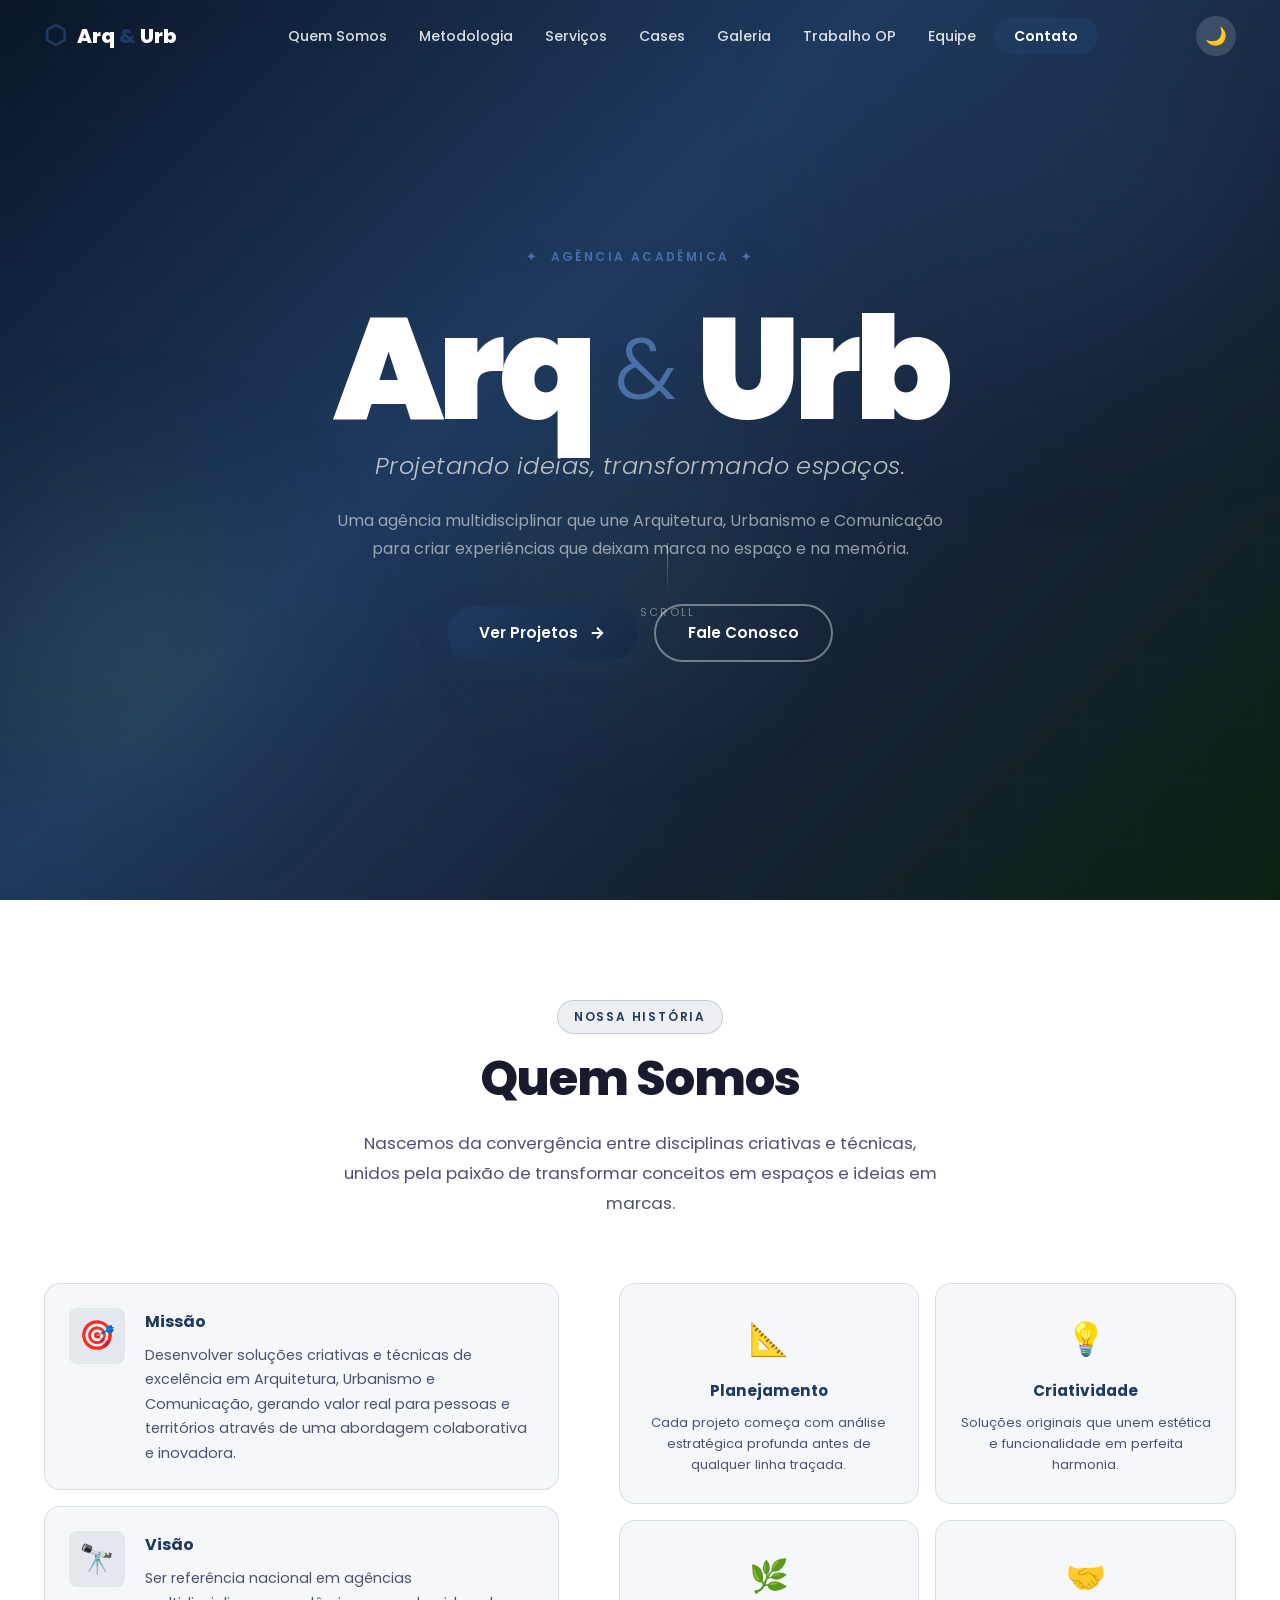
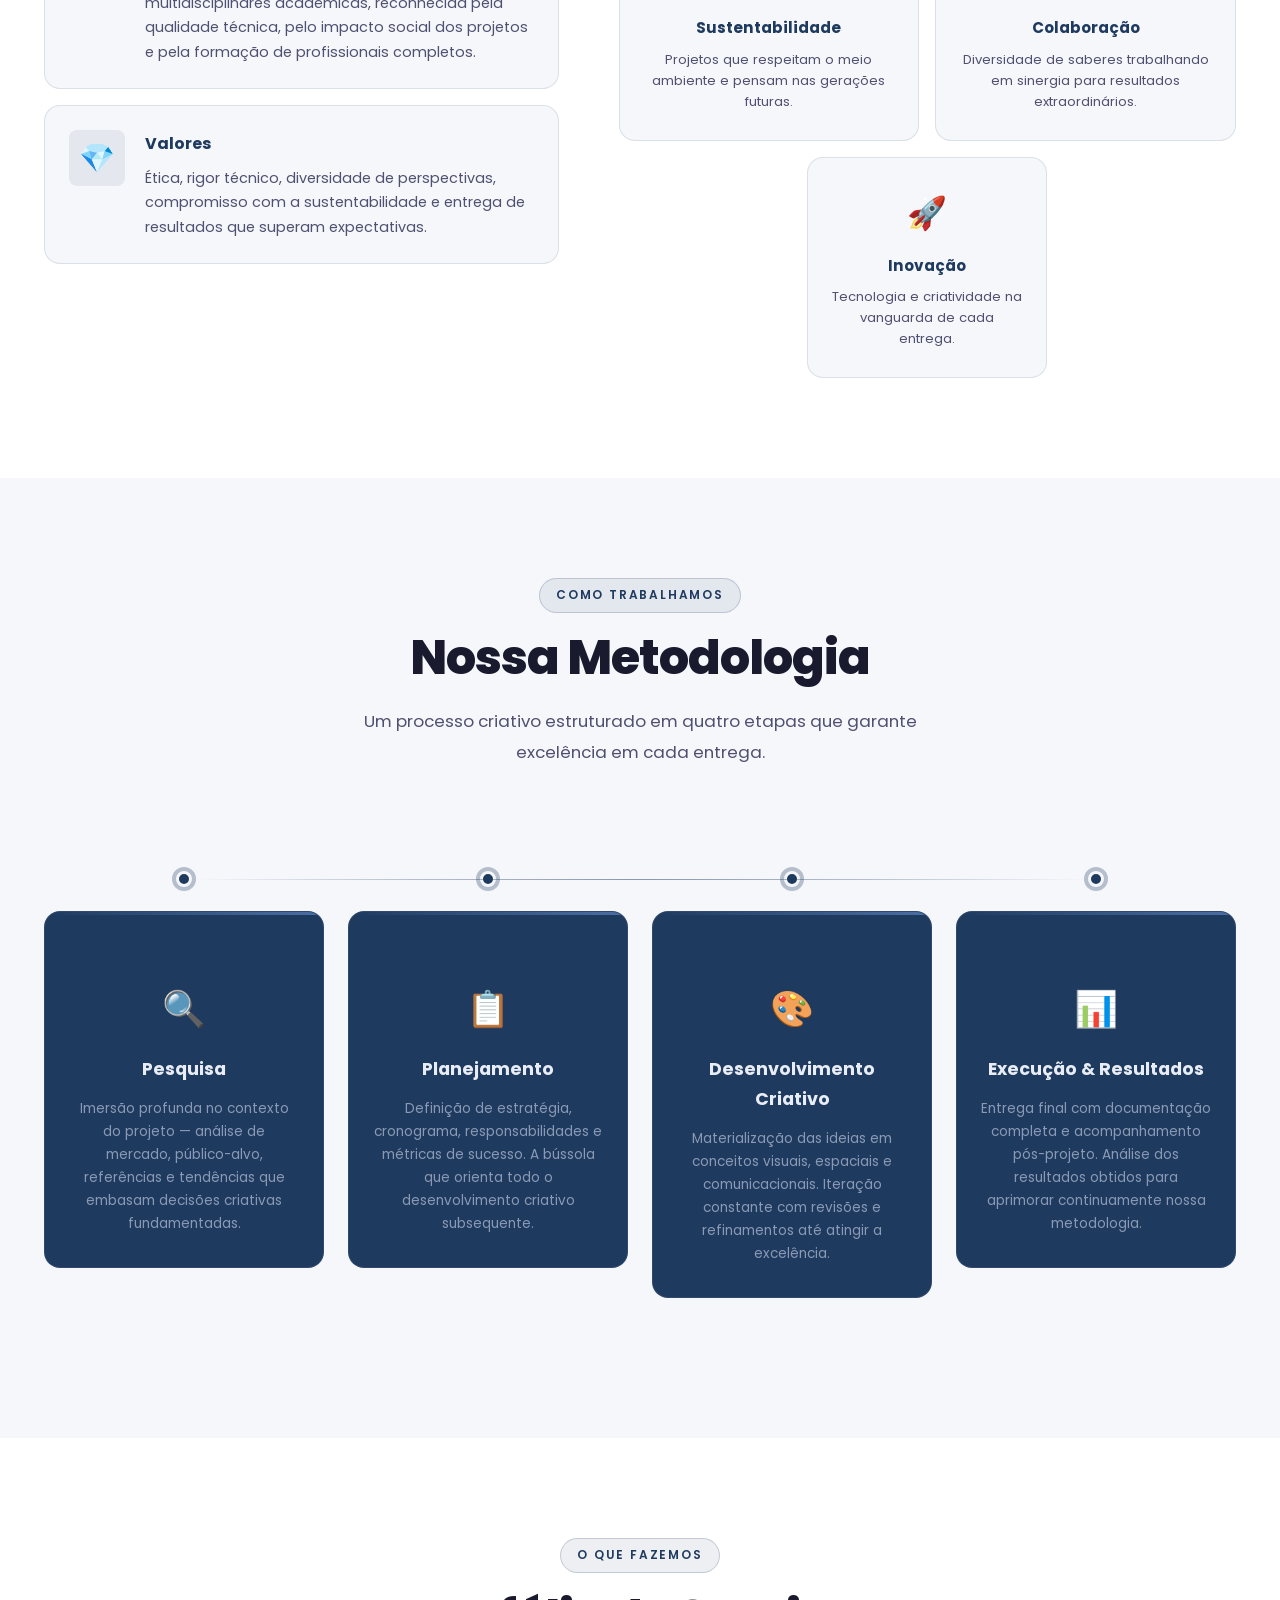
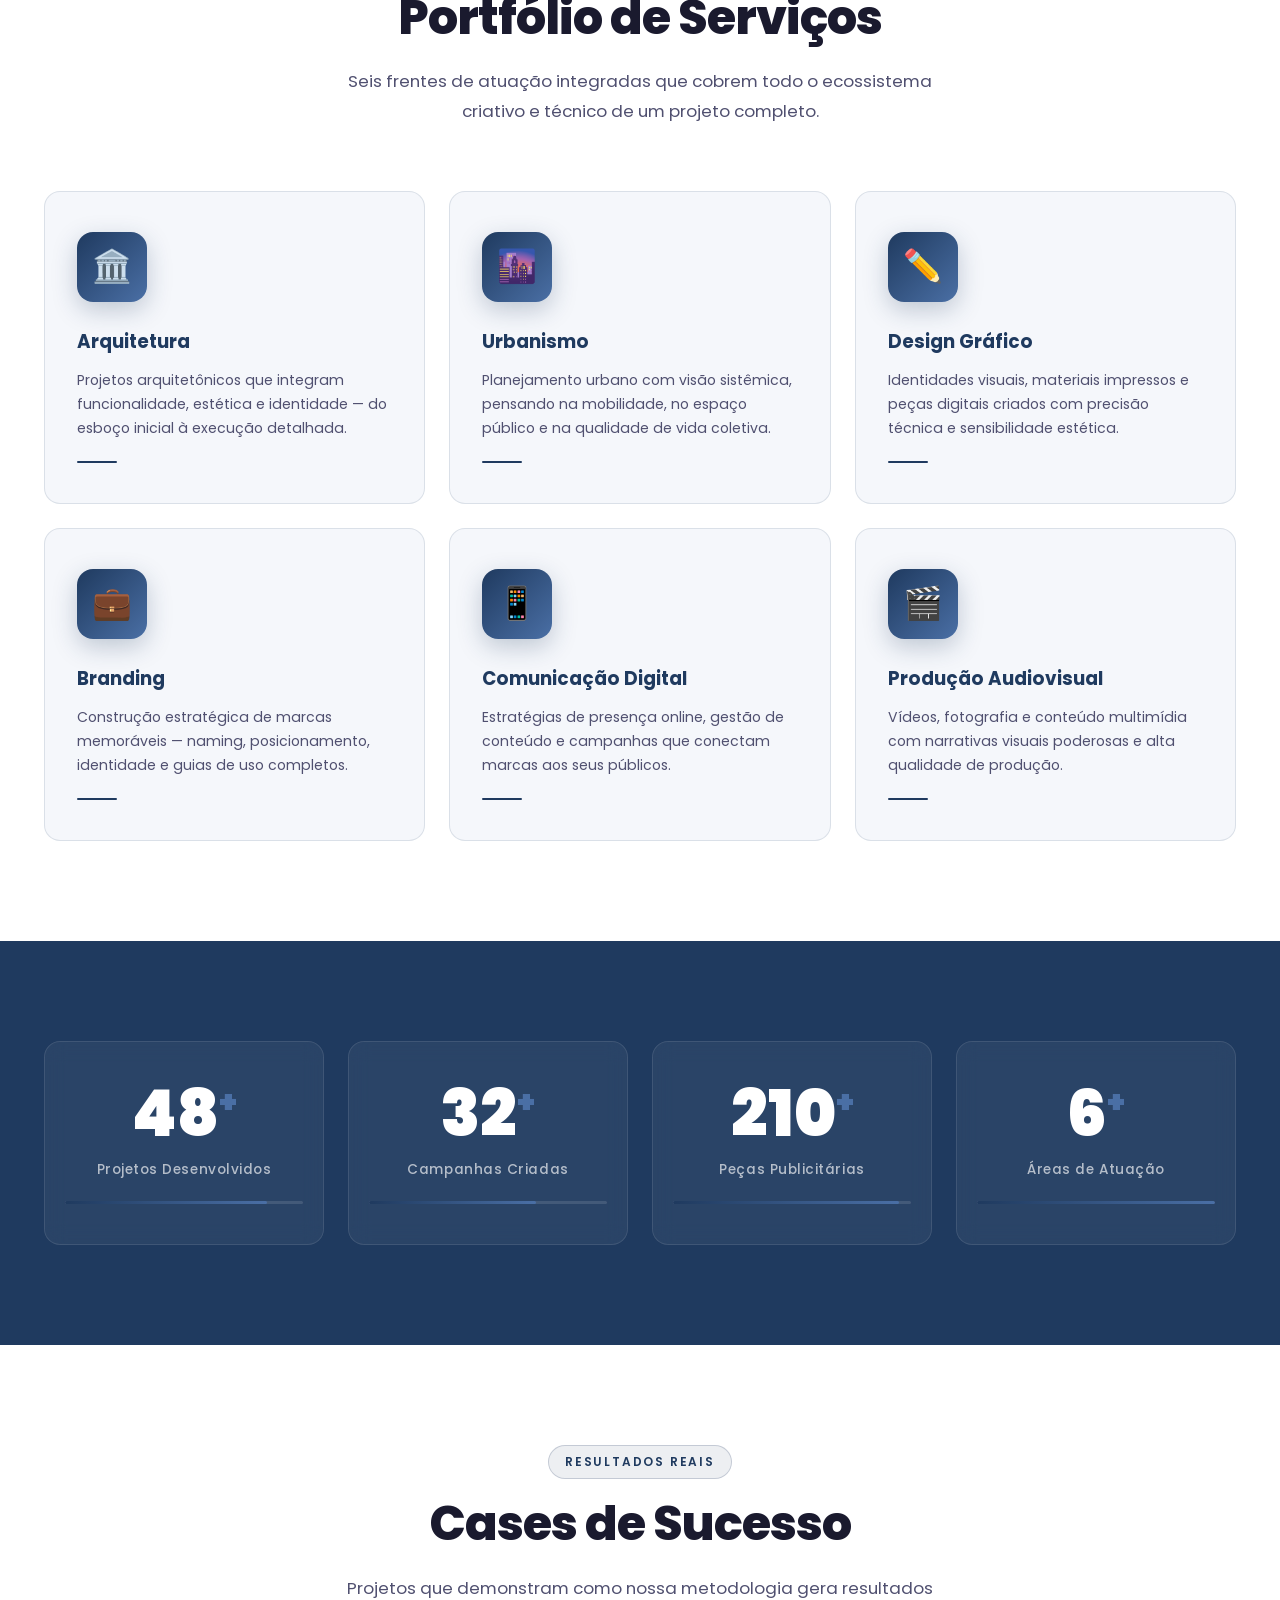
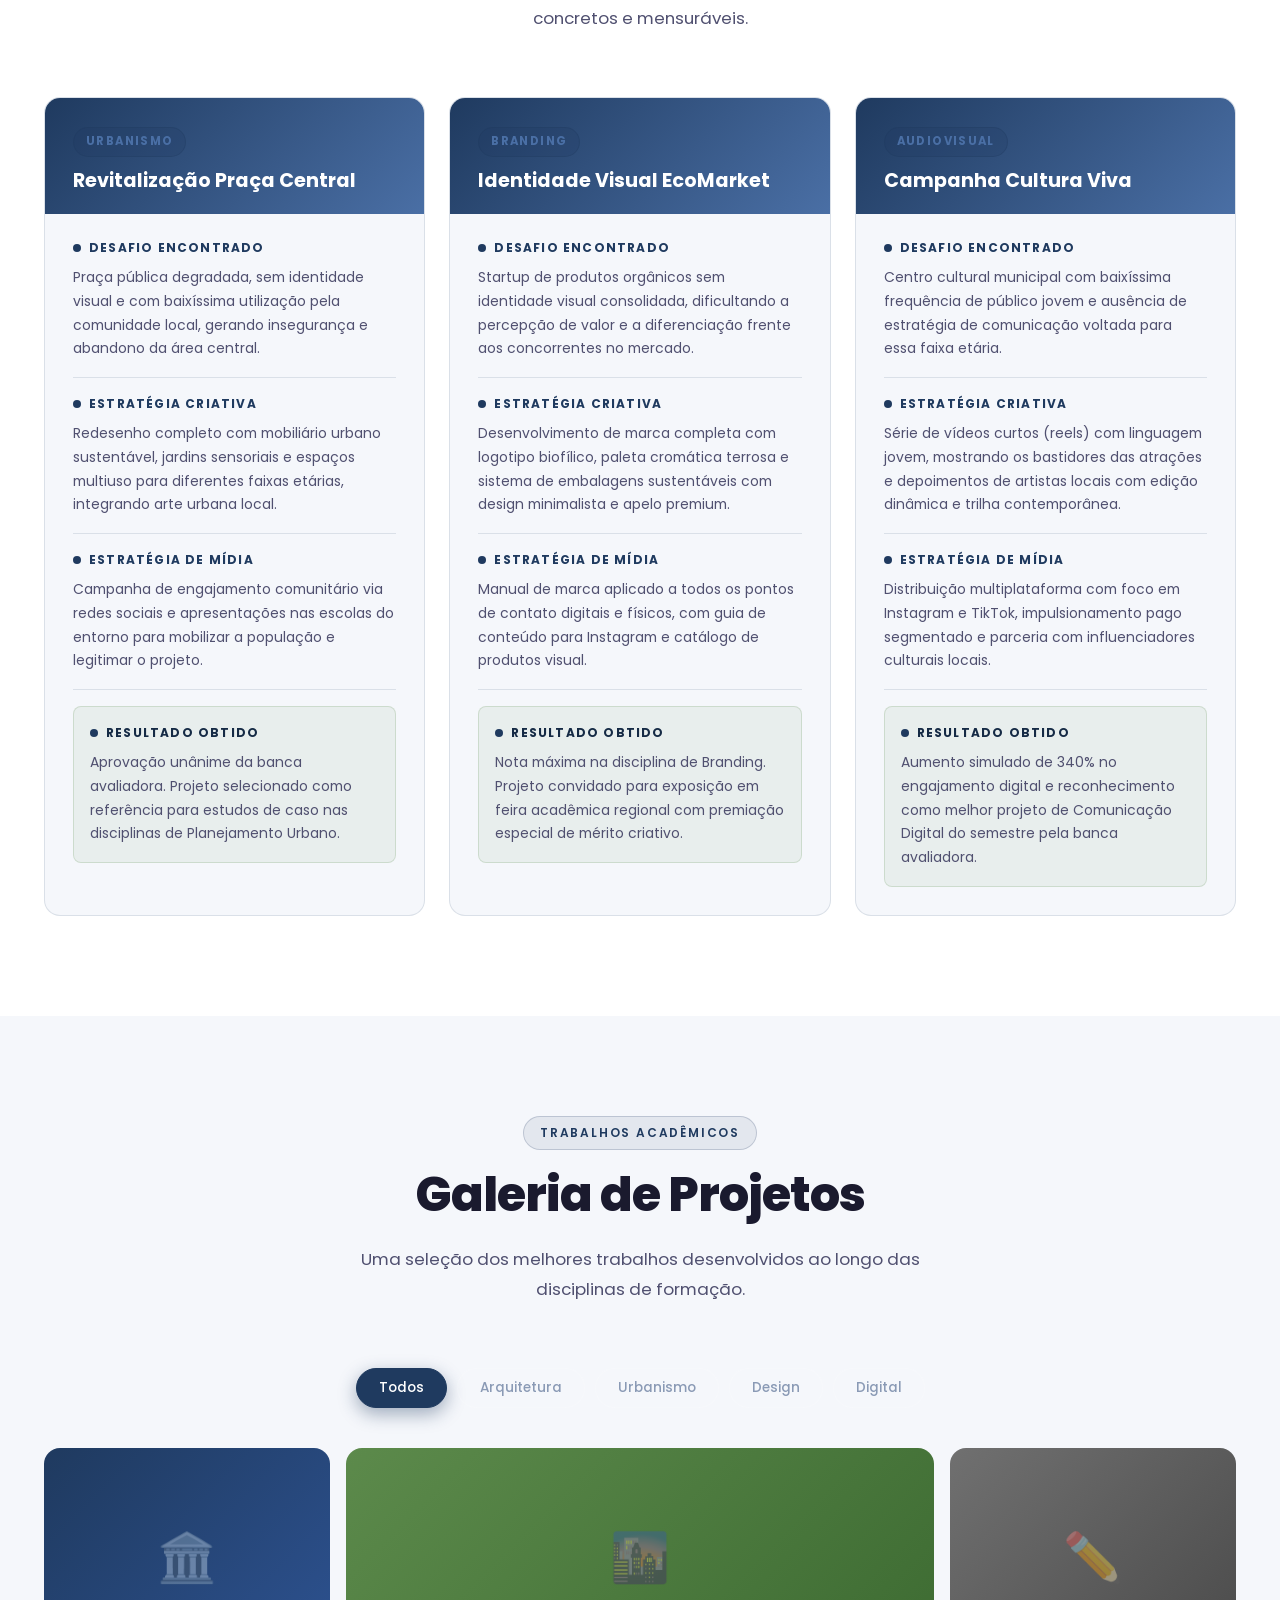
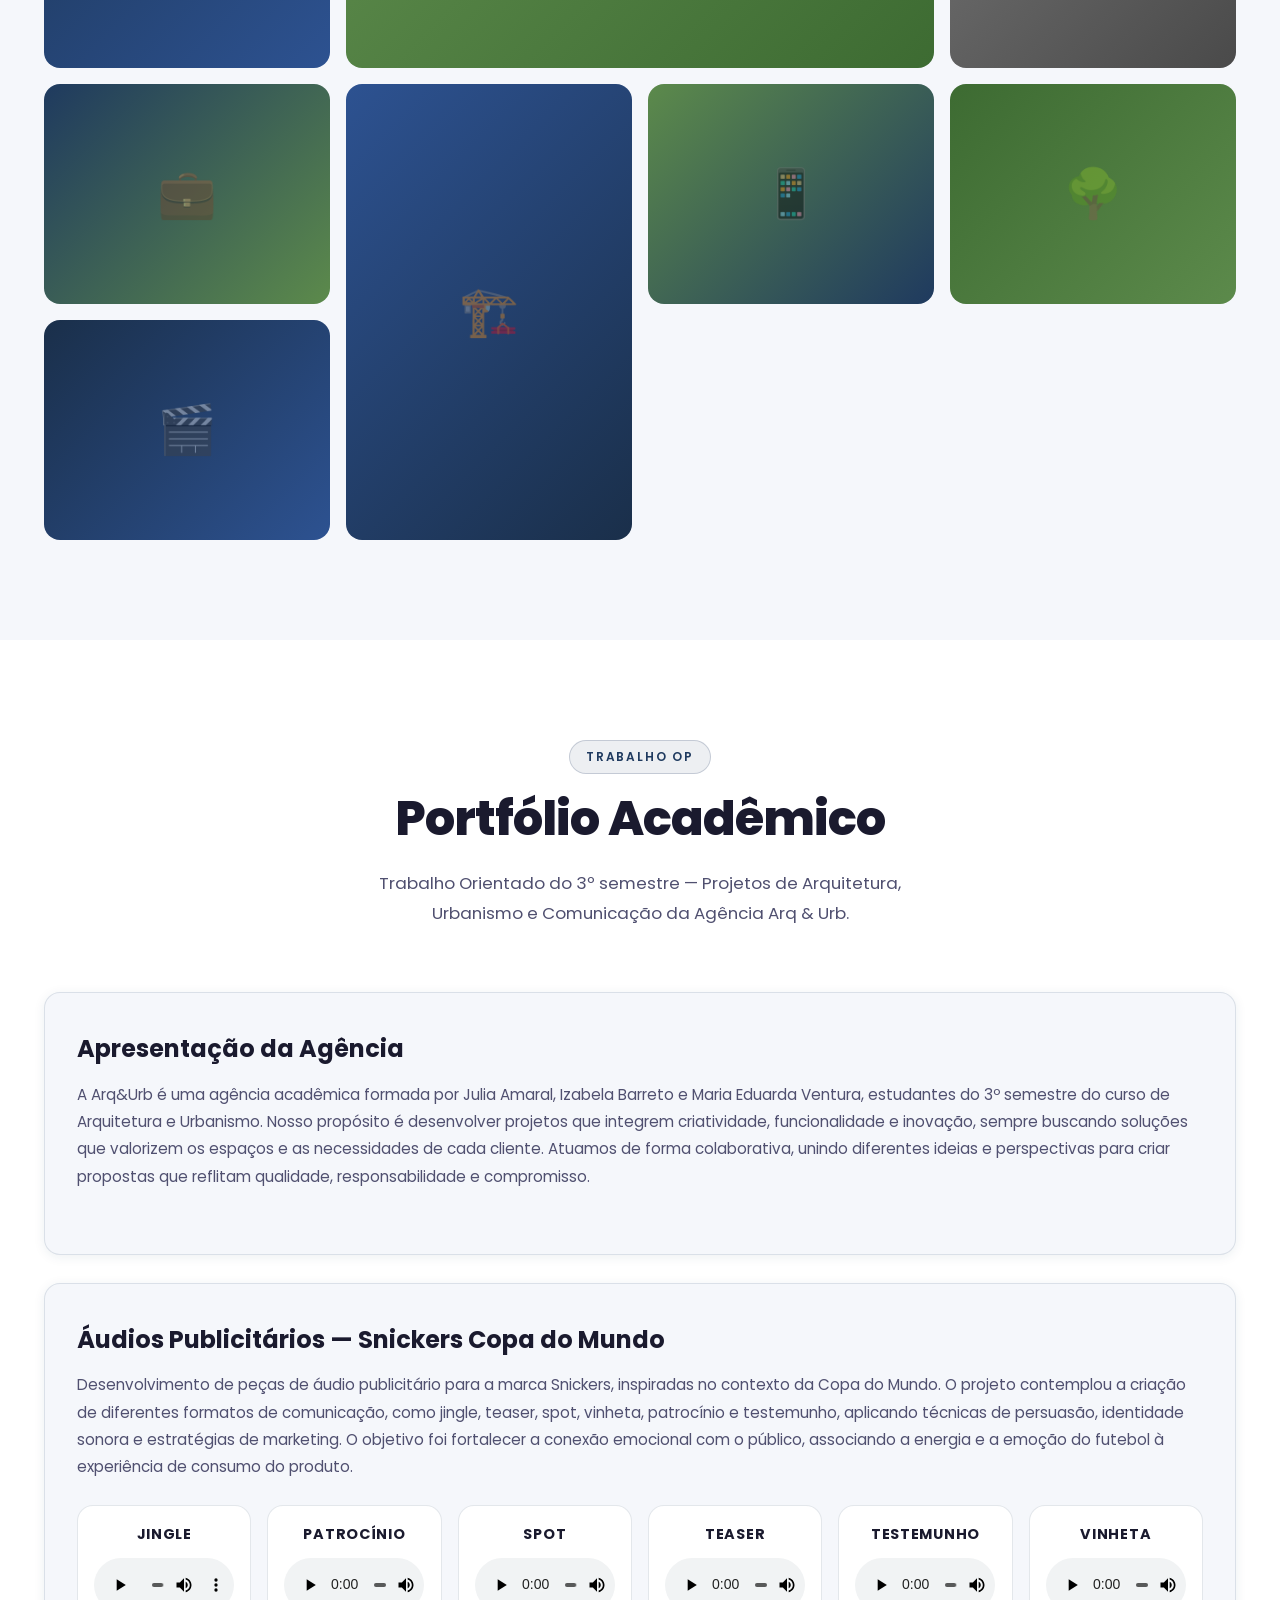
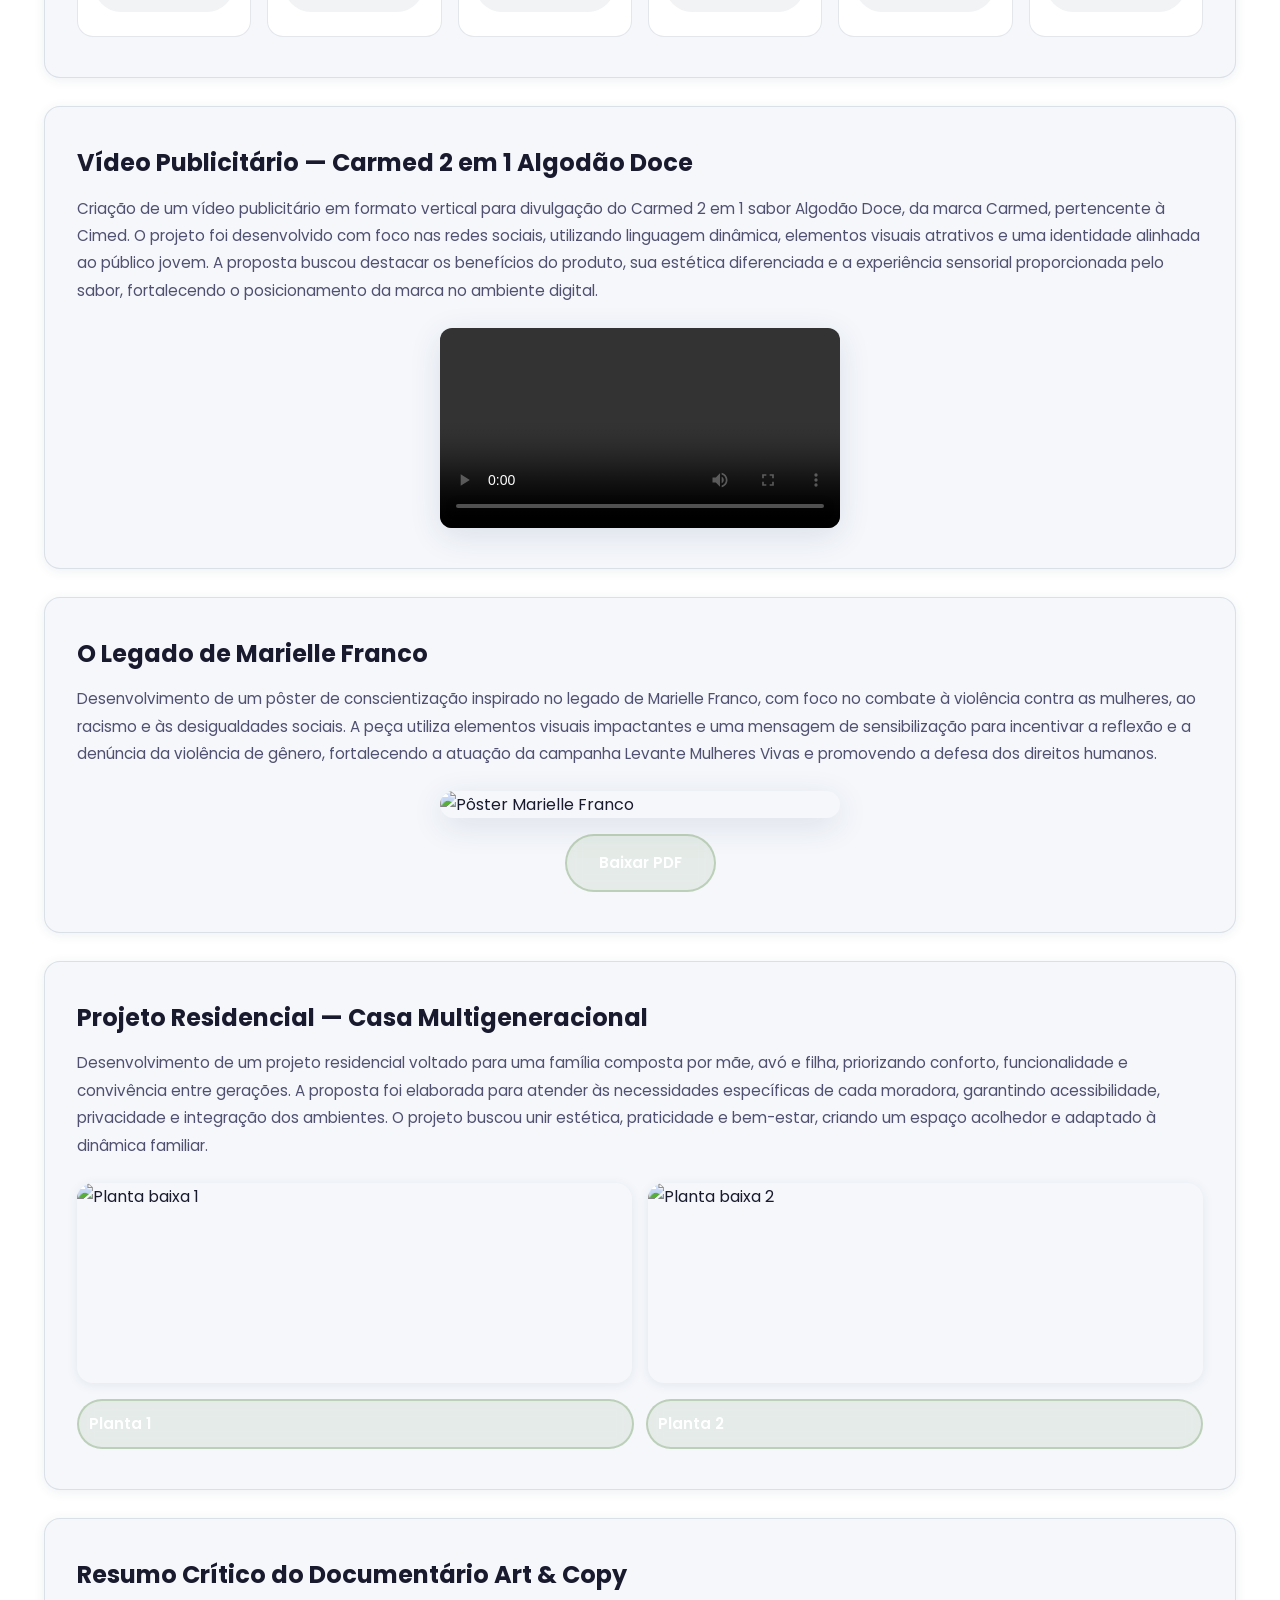
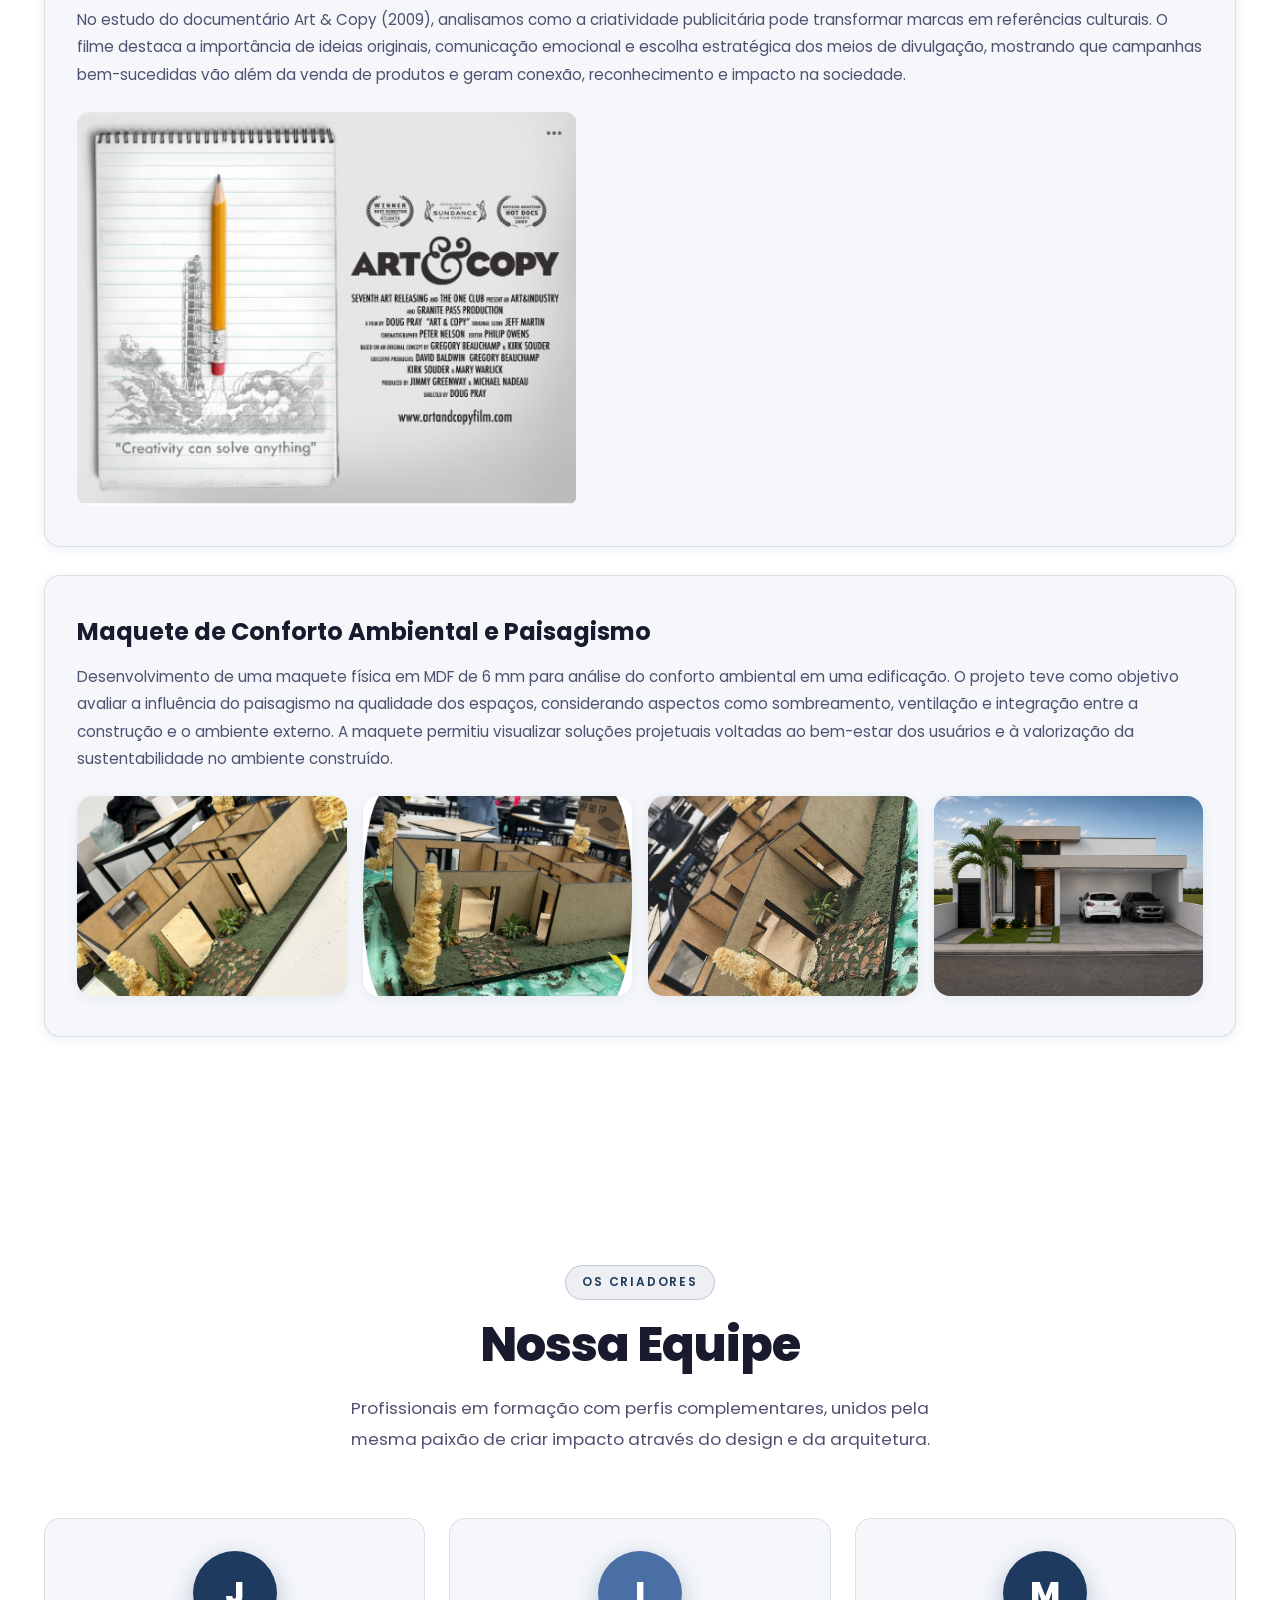
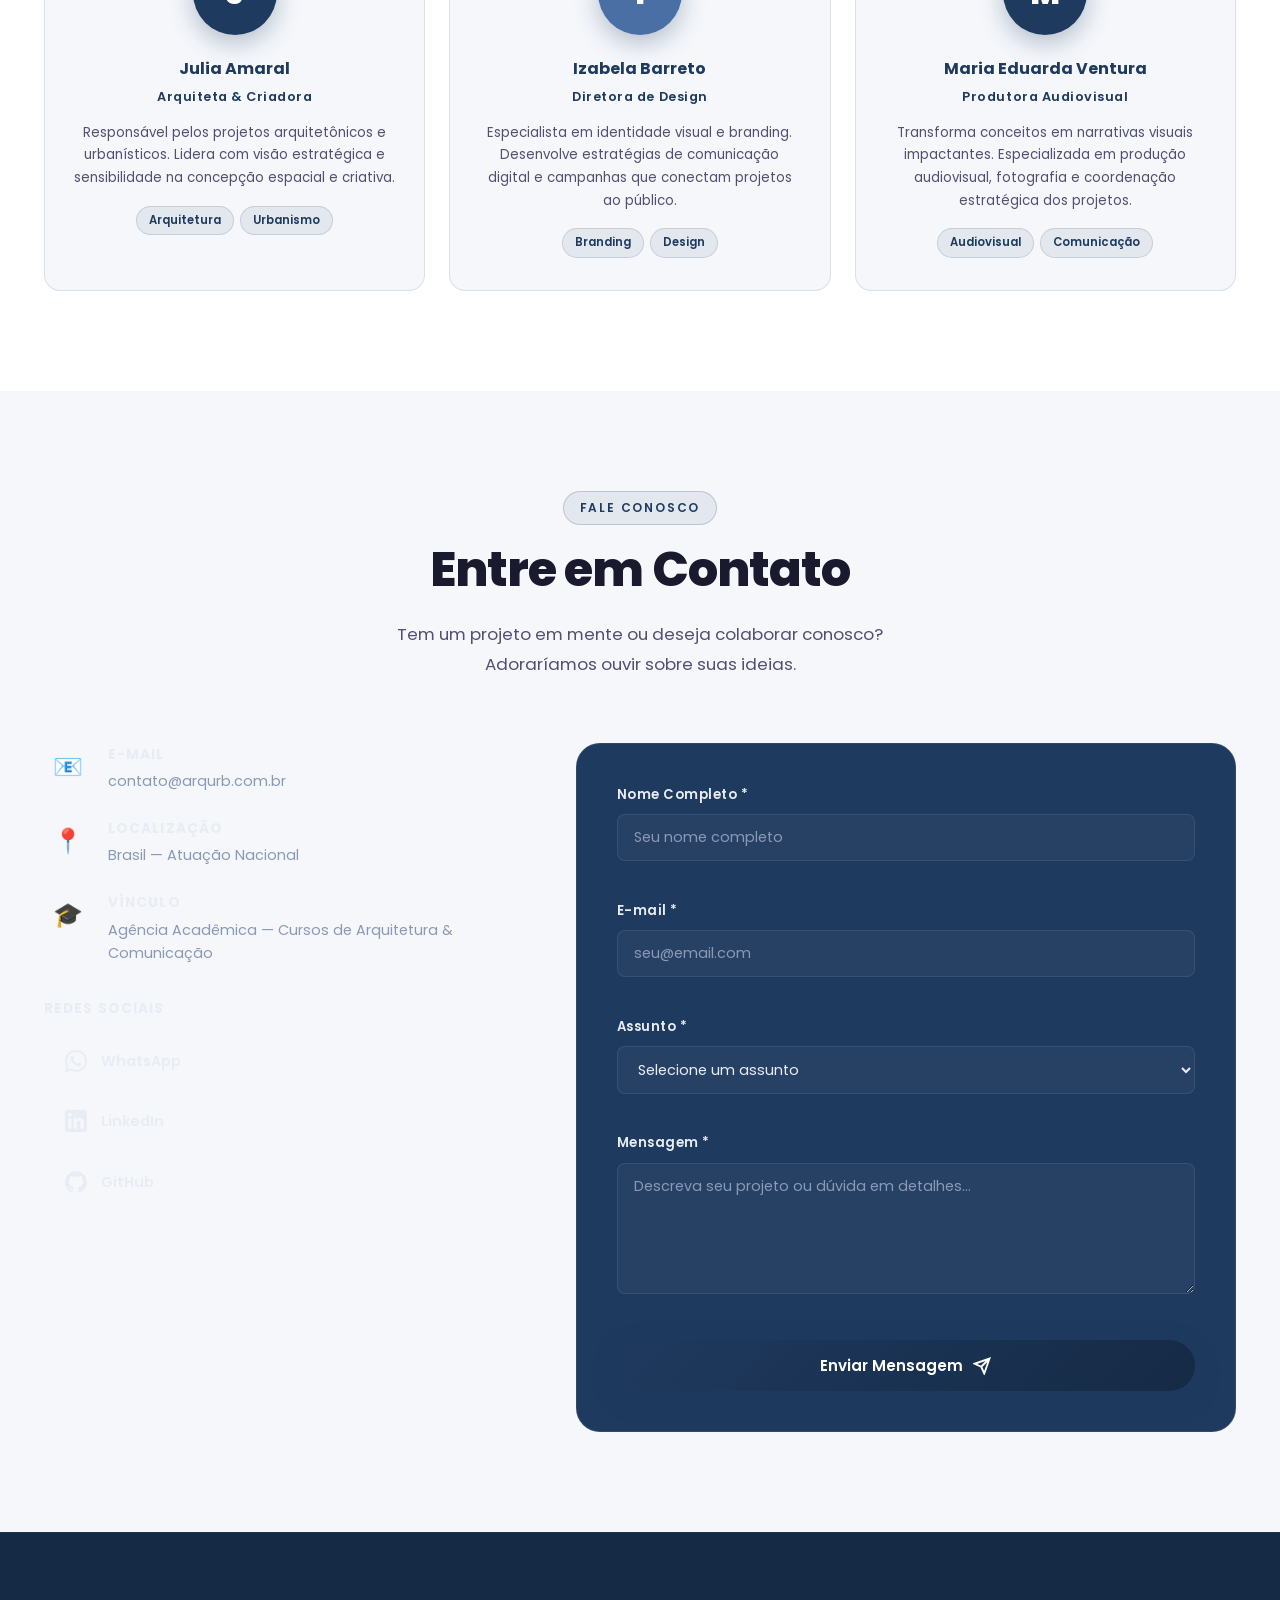
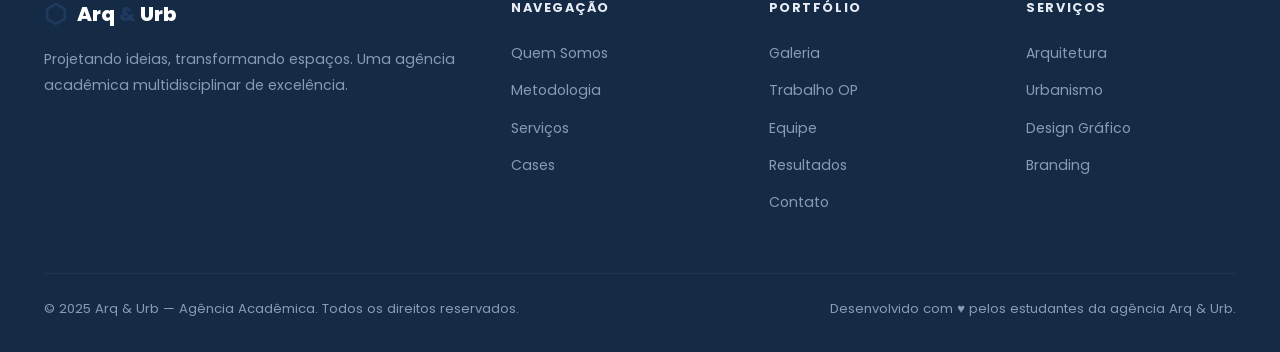
==== commit 1a5a1461: "Atualização: esquema de cores azul/branco, equipe real (Julia Amaral, Izabela Barreto, Maria Eduarda" ====
--- a/index.html
+++ b/index.html
@@ -29,6 +29,7 @@
         <li><a href="#servicos" class="nav-link">Serviços</a></li>
         <li><a href="#cases" class="nav-link">Cases</a></li>
         <li><a href="#galeria" class="nav-link">Galeria</a></li>
+        <li><a href="#midia" class="nav-link">Trabalho OP</a></li>
         <li><a href="#equipe" class="nav-link">Equipe</a></li>
         <li><a href="#contato" class="nav-link nav-cta">Contato</a></li>
       </ul>
@@ -527,6 +528,126 @@
     </div>
   </section>
 
+  <!-- ========== TRABALHO OP ========== -->
+  <section class="section" id="midia" aria-label="Trabalho OP">
+    <div class="container">
+      <div class="section-header reveal">
+        <span class="section-tag">Trabalho OP</span>
+        <h2 class="section-title">Portfólio Acadêmico</h2>
+        <p class="section-subtitle">
+          Trabalho Orientado do 3º semestre — Projetos de Arquitetura, Urbanismo e Comunicação da Agência Arq & Urb.
+        </p>
+      </div>
+
+      <!-- APRESENTAÇÃO DA AGÊNCIA -->
+      <div class="project-section reveal">
+        <h3 class="project-section-title">Apresentação da Agência</h3>
+        <p class="project-section-text">
+          A Arq&Urb é uma agência acadêmica formada por Julia Amaral, Izabela Barreto e Maria Eduarda Ventura, estudantes do 3º semestre do curso de Arquitetura e Urbanismo. Nosso propósito é desenvolver projetos que integrem criatividade, funcionalidade e inovação, sempre buscando soluções que valorizem os espaços e as necessidades de cada cliente. Atuamos de forma colaborativa, unindo diferentes ideias e perspectivas para criar propostas que reflitam qualidade, responsabilidade e compromisso.
+        </p>
+      </div>
+
+      <!-- ÁUDIOS PUBLICITÁRIOS - SNICKERS -->
+      <div class="project-section reveal">
+        <h3 class="project-section-title">Áudios Publicitários — Snickers Copa do Mundo</h3>
+        <p class="project-section-text">
+          Desenvolvimento de peças de áudio publicitário para a marca Snickers, inspiradas no contexto da Copa do Mundo. O projeto contemplou a criação de diferentes formatos de comunicação, como jingle, teaser, spot, vinheta, patrocínio e testemunho, aplicando técnicas de persuasão, identidade sonora e estratégias de marketing. O objetivo foi fortalecer a conexão emocional com o público, associando a energia e a emoção do futebol à experiência de consumo do produto.
+        </p>
+        <div class="audio-grid">
+          <div class="audio-card">
+            <h4>Jingle</h4>
+            <audio controls src="trabalho-op/JINGLE.mp3"></audio>
+          </div>
+          <div class="audio-card">
+            <h4>Patrocínio</h4>
+            <audio controls src="trabalho-op/POATROCINIO.mp3"></audio>
+          </div>
+          <div class="audio-card">
+            <h4>Spot</h4>
+            <audio controls src="trabalho-op/SPOT.mp3"></audio>
+          </div>
+          <div class="audio-card">
+            <h4>Teaser</h4>
+            <audio controls src="trabalho-op/TEASER.mp3"></audio>
+          </div>
+          <div class="audio-card">
+            <h4>Testemunho</h4>
+            <audio controls src="trabalho-op/TESTEMUNHO.mp3"></audio>
+          </div>
+          <div class="audio-card">
+            <h4>Vinheta</h4>
+            <audio controls src="trabalho-op/VINHETA.mp3"></audio>
+          </div>
+        </div>
+      </div>
+
+      <!-- VÍDEO PUBLICITÁRIO - CARMED -->
+      <div class="project-section reveal">
+        <h3 class="project-section-title">Vídeo Publicitário — Carmed 2 em 1 Algodão Doce</h3>
+        <p class="project-section-text">
+          Criação de um vídeo publicitário em formato vertical para divulgação do Carmed 2 em 1 sabor Algodão Doce, da marca Carmed, pertencente à Cimed. O projeto foi desenvolvido com foco nas redes sociais, utilizando linguagem dinâmica, elementos visuais atrativos e uma identidade alinhada ao público jovem. A proposta buscou destacar os benefícios do produto, sua estética diferenciada e a experiência sensorial proporcionada pelo sabor, fortalecendo o posicionamento da marca no ambiente digital.
+        </p>
+        <div class="video-container">
+          <video controls width="100%" style="max-width: 400px; border-radius: 12px;">
+            <source src="trabalho-op/carmed.mov" type="video/quicktime">
+            Seu navegador não suporta vídeo.
+          </video>
+        </div>
+      </div>
+
+      <!-- PROJETO GRÁFICO - MARIELLE FRANCO -->
+      <div class="project-section reveal">
+        <h3 class="project-section-title">O Legado de Marielle Franco</h3>
+        <p class="project-section-text">
+          Desenvolvimento de um pôster de conscientização inspirado no legado de Marielle Franco, com foco no combate à violência contra as mulheres, ao racismo e às desigualdades sociais. A peça utiliza elementos visuais impactantes e uma mensagem de sensibilização para incentivar a reflexão e a denúncia da violência de gênero, fortalecendo a atuação da campanha Levante Mulheres Vivas e promovendo a defesa dos direitos humanos.
+        </p>
+        <div class="single-image-container">
+          <img src="trabalho-op/Pôster Marielle Franco. Lutas e legado..pdf" alt="Pôster Marielle Franco" />
+          <a href="trabalho-op/Pôster Marielle Franco. Lutas e legado..pdf" target="_blank" class="btn btn-outline" style="margin-top: 16px; display: inline-block; background: rgba(92,138,75,0.1); border-color: rgba(92,138,75,0.3);">Baixar PDF</a>
+        </div>
+      </div>
+
+      <!-- PROJETO ARQUITETÔNICO - CASA MULTIGENERACIONAL -->
+      <div class="project-section reveal">
+        <h3 class="project-section-title">Projeto Residencial — Casa Multigeneracional</h3>
+        <p class="project-section-text">
+          Desenvolvimento de um projeto residencial voltado para uma família composta por mãe, avó e filha, priorizando conforto, funcionalidade e convivência entre gerações. A proposta foi elaborada para atender às necessidades específicas de cada moradora, garantindo acessibilidade, privacidade e integração dos ambientes. O projeto buscou unir estética, praticidade e bem-estar, criando um espaço acolhedor e adaptado à dinâmica familiar.
+        </p>
+        <div class="project-images">
+          <img src="trabalho-op/Desenho planta baixa atualizada td-FOLHA A3 (3).pdf" alt="Planta baixa 1" />
+          <img src="trabalho-op/Desenho planta baixa atualizada td-FOLHA A3 (7).pdf" alt="Planta baixa 2" />
+        </div>
+        <div style="display: grid; grid-template-columns: 1fr 1fr; gap: 12px; margin-top: 16px;">
+          <a href="trabalho-op/Desenho planta baixa atualizada td-FOLHA A3 (3).pdf" target="_blank" class="btn btn-outline" style="background: rgba(92,138,75,0.1); border-color: rgba(92,138,75,0.3); text-align: center; padding: 10px;">Planta 1</a>
+          <a href="trabalho-op/Desenho planta baixa atualizada td-FOLHA A3 (7).pdf" target="_blank" class="btn btn-outline" style="background: rgba(92,138,75,0.1); border-color: rgba(92,138,75,0.3); text-align: center; padding: 10px;">Planta 2</a>
+        </div>
+      </div>
+
+      <!-- RESUMO CRÍTICO - ART & COPY -->
+      <div class="project-section reveal">
+        <h3 class="project-section-title">Resumo Crítico do Documentário Art & Copy</h3>
+        <p class="project-section-text">
+          No estudo do documentário Art & Copy (2009), analisamos como a criatividade publicitária pode transformar marcas em referências culturais. O filme destaca a importância de ideias originais, comunicação emocional e escolha estratégica dos meios de divulgação, mostrando que campanhas bem-sucedidas vão além da venda de produtos e geram conexão, reconhecimento e impacto na sociedade.
+        </p>
+        <img src="trabalho-op/Resumo Crítico (colocar uma breve apresentação sobre,vou montar o texto).JPG" alt="Resumo Crítico" style="width: 100%; max-width: 500px; border-radius: 12px; margin-top: 16px;" />
+      </div>
+
+      <!-- PROJETO DE CONFORTO AMBIENTAL -->
+      <div class="project-section reveal">
+        <h3 class="project-section-title">Maquete de Conforto Ambiental e Paisagismo</h3>
+        <p class="project-section-text">
+          Desenvolvimento de uma maquete física em MDF de 6 mm para análise do conforto ambiental em uma edificação. O projeto teve como objetivo avaliar a influência do paisagismo na qualidade dos espaços, considerando aspectos como sombreamento, ventilação e integração entre a construção e o ambiente externo. A maquete permitiu visualizar soluções projetuais voltadas ao bem-estar dos usuários e à valorização da sustentabilidade no ambiente construído.
+        </p>
+        <div class="gallery-grid-mini">
+          <img src="trabalho-op/WhatsApp Image 2026-05-20 at 21.44.35.jpeg" alt="Maquete - Ângulo 1" />
+          <img src="trabalho-op/WhatsApp Image 2026-05-20 at 21.44.35 (1).jpeg" alt="Maquete - Ângulo 2" />
+          <img src="trabalho-op/WhatsApp Image 2026-05-20 at 21.44.37.jpeg" alt="Maquete - Ângulo 3" />
+          <img src="trabalho-op/WhatsApp Image 2026-06-01 at 16.03.44.jpeg" alt="Maquete - Detalhe" />
+        </div>
+      </div>
+    </div>
+  </section>
+
   <!-- ========== EQUIPE ========== -->
   <section class="section" id="equipe" aria-label="Equipe">
     <div class="container">
@@ -540,85 +661,43 @@
       <div class="team-grid">
         <div class="team-card reveal" id="teamMember1">
           <div class="team-photo">
-            <div class="team-avatar">A</div>
+            <div class="team-avatar">J</div>
           </div>
           <div class="team-info">
-            <h4>Ana Beatriz Santos</h4>
-            <span class="team-role">Diretora de Criação</span>
-            <p class="team-bio">Especialista em identidade visual e branding. Lidera os processos criativos com visão estratégica e sensibilidade estética.</p>
+            <h4>Julia Amaral</h4>
+            <span class="team-role">Arquiteta & Criadora</span>
+            <p class="team-bio">Responsável pelos projetos arquitetônicos e urbanísticos. Lidera com visão estratégica e sensibilidade na concepção espacial e criativa.</p>
+            <div class="team-tags">
+              <span>Arquitetura</span>
+              <span>Urbanismo</span>
+            </div>
+          </div>
+        </div>
+        <div class="team-card reveal" id="teamMember2">
+          <div class="team-photo">
+            <div class="team-avatar" style="background: var(--navy-light);">I</div>
+          </div>
+          <div class="team-info">
+            <h4>Izabela Barreto</h4>
+            <span class="team-role">Diretora de Design</span>
+            <p class="team-bio">Especialista em identidade visual e branding. Desenvolve estratégias de comunicação digital e campanhas que conectam projetos ao público.</p>
             <div class="team-tags">
               <span>Branding</span>
               <span>Design</span>
             </div>
           </div>
         </div>
-        <div class="team-card reveal" id="teamMember2">
-          <div class="team-photo">
-            <div class="team-avatar" style="background: var(--green);">C</div>
-          </div>
-          <div class="team-info">
-            <h4>Carlos Eduardo Lima</h4>
-            <span class="team-role">Arquiteto Líder</span>
-            <p class="team-bio">Responsável pelos projetos arquitetônicos e urbanísticos. Combina rigor técnico com criatividade na concepção espacial.</p>
-            <div class="team-tags">
-              <span>Arquitetura</span>
-              <span>Urbanismo</span>
-            </div>
-          </div>
-        </div>
         <div class="team-card reveal" id="teamMember3">
           <div class="team-photo">
-            <div class="team-avatar" style="background: #707070;">M</div>
+            <div class="team-avatar" style="background: #1F3A5F;">M</div>
           </div>
           <div class="team-info">
-            <h4>Mariana Oliveira</h4>
-            <span class="team-role">Estrategista de Comunicação</span>
-            <p class="team-bio">Desenvolve estratégias de comunicação digital e planeja campanhas que conectam projetos ao público de maneira eficaz e criativa.</p>
-            <div class="team-tags">
-              <span>Digital</span>
-              <span>Mídia</span>
-            </div>
-          </div>
-        </div>
-        <div class="team-card reveal" id="teamMember4">
-          <div class="team-photo">
-            <div class="team-avatar" style="background: #2d5291;">R</div>
-          </div>
-          <div class="team-info">
-            <h4>Rafael Costa Mendes</h4>
-            <span class="team-role">Produtor Audiovisual</span>
-            <p class="team-bio">Transforma conceitos em narrativas visuais impactantes. Especializado em produção de vídeo, fotografia e motion design.</p>
+            <h4>Maria Eduarda Ventura</h4>
+            <span class="team-role">Produtora Audiovisual</span>
+            <p class="team-bio">Transforma conceitos em narrativas visuais impactantes. Especializada em produção audiovisual, fotografia e coordenação estratégica dos projetos.</p>
             <div class="team-tags">
               <span>Audiovisual</span>
-              <span>Motion</span>
-            </div>
-          </div>
-        </div>
-        <div class="team-card reveal" id="teamMember5">
-          <div class="team-photo">
-            <div class="team-avatar" style="background: #3d6b32;">J</div>
-          </div>
-          <div class="team-info">
-            <h4>Julia Ferreira Alves</h4>
-            <span class="team-role">Urbanista & Pesquisadora</span>
-            <p class="team-bio">Conduz as pesquisas de campo e análises urbanas. Traz profundidade teórica e metodológica a todos os projetos da agência.</p>
-            <div class="team-tags">
-              <span>Pesquisa</span>
-              <span>Urbanismo</span>
-            </div>
-          </div>
-        </div>
-        <div class="team-card reveal" id="teamMember6">
-          <div class="team-photo">
-            <div class="team-avatar" style="background: #5C8A4B;">L</div>
-          </div>
-          <div class="team-info">
-            <h4>Lucas Henrique Brito</h4>
-            <span class="team-role">Dev & Gestor de Projetos</span>
-            <p class="team-bio">Garante que tecnologia e design caminhem juntos. Responsável pelo desenvolvimento digital e pela gestão operacional dos projetos.</p>
-            <div class="team-tags">
-              <span>Tech</span>
-              <span>Gestão</span>
+              <span>Comunicação</span>
             </div>
           </div>
         </div>
@@ -741,6 +820,7 @@
           <h5>Portfólio</h5>
           <ul>
             <li><a href="#galeria">Galeria</a></li>
+            <li><a href="#midia">Trabalho OP</a></li>
             <li><a href="#equipe">Equipe</a></li>
             <li><a href="#indicadores">Resultados</a></li>
             <li><a href="#contato">Contato</a></li>
--- a/style.css
+++ b/style.css
@@ -1,5 +1,5 @@
-/* ==============================
-   ARQ & URB — DESIGN SYSTEM
+﻿/* ==============================
+   ARQ & URB â€” DESIGN SYSTEM
    ============================== */
 
 @import url('https://fonts.googleapis.com/css2?family=Poppins:wght@300;400;500;600;700;800;900&display=swap');
@@ -8,21 +8,22 @@
 :root {
   --navy: #1F3A5F;
   --navy-dark: #152a45;
-  --navy-light: #2d5291;
-  --green: #5C8A4B;
-  --green-dark: #3d6b32;
-  --green-light: #7ab361;
-  --gray: #707070;
-  --gray-light: #b0b0b0;
-  --gray-ultra-light: #f5f5f5;
+  --navy-light: #4a6fa5;
+  --blue: #1F3A5F;
+  --blue-dark: #152a45;
+  --blue-light: #e8f0f8;
   --white: #FFFFFF;
+  --white-dark: #f8f9fc;
+  --gray-light: #d4dce7;
+  --gray-ultra-light: #f5f7fb;
+  --white-main: #FFFFFF;
   --black: #0a0a0a;
 
   --bg: #FFFFFF;
-  --bg-secondary: #f8f9fc;
-  --bg-dark: #0f1d30;
-  --bg-dark-card: #162235;
-  --bg-accent: #1F3A5F;
+  --bg-secondary: #f5f7fb;
+  --bg-dark: #152a45;
+  --bg-dark-card: #1f3a5f;
+  --bg-accent: #e8f0f8;
 
   --text-primary: #1a1a2e;
   --text-secondary: #505070;
@@ -30,13 +31,13 @@
   --text-on-dark: #e8edf5;
   --text-on-dark-muted: #8a9ab5;
 
-  --border: rgba(31, 58, 95, 0.1);
+  --border: rgba(31, 58, 95, 0.12);
   --border-dark: rgba(255,255,255,0.08);
 
   --shadow-sm: 0 2px 12px rgba(31, 58, 95, 0.08);
   --shadow-md: 0 8px 32px rgba(31, 58, 95, 0.12);
-  --shadow-lg: 0 20px 60px rgba(31, 58, 95, 0.18);
-  --shadow-xl: 0 30px 80px rgba(31, 58, 95, 0.25);
+  --shadow-lg: 0 20px 60px rgba(31, 58, 95, 0.15);
+  --shadow-xl: 0 30px 80px rgba(31, 58, 95, 0.2);
 
   --radius-sm: 8px;
   --radius-md: 16px;
@@ -103,7 +104,7 @@
 ::-webkit-scrollbar { width: 6px; }
 ::-webkit-scrollbar-track { background: var(--bg-secondary); }
 ::-webkit-scrollbar-thumb { background: var(--navy); border-radius: 3px; }
-::-webkit-scrollbar-thumb:hover { background: var(--green); }
+::-webkit-scrollbar-thumb:hover { background: #1F3A5F; }
 
 /* ===== UTILITIES ===== */
 .container {
@@ -142,12 +143,12 @@
   font-weight: 600;
   letter-spacing: 0.15em;
   text-transform: uppercase;
-  color: var(--green);
-  background: rgba(92, 138, 75, 0.1);
+  color: #1F3A5F;
+  background: rgba(31, 58, 95, 0.08);
   padding: 6px 16px;
   border-radius: 50px;
   margin-bottom: 16px;
-  border: 1px solid rgba(92, 138, 75, 0.2);
+  border: 1px solid rgba(31, 58, 95, 0.2);
 }
 
 .section-title {
@@ -203,13 +204,13 @@
 .btn:hover::before { opacity: 1; }
 
 .btn-primary {
-  background: linear-gradient(135deg, var(--green) 0%, var(--green-dark) 100%);
+  background: linear-gradient(135deg, #1F3A5F 0%, #152a45 100%);
   color: var(--white);
-  box-shadow: 0 8px 24px rgba(92, 138, 75, 0.35);
+  box-shadow: 0 8px 24px rgba(31, 58, 95, 0.35);
 }
 .btn-primary:hover {
   transform: translateY(-2px);
-  box-shadow: 0 14px 36px rgba(92, 138, 75, 0.5);
+  box-shadow: 0 14px 36px rgba(31, 58, 95, 0.5);
 }
 
 .btn-outline {
@@ -276,10 +277,10 @@
 
 .logo-icon {
   font-size: 1.6rem;
-  color: var(--green);
+  color: #1F3A5F;
   line-height: 1;
 }
-.logo-amp { color: var(--green); }
+.logo-amp { color: #1F3A5F; }
 
 .nav-links {
   display: flex;
@@ -315,14 +316,14 @@
 }
 
 .nav-link.nav-cta {
-  background: var(--green);
+  background: #1F3A5F;
   color: var(--white) !important;
   padding: 8px 20px;
   border-radius: 50px;
   font-weight: 600;
 }
 .nav-link.nav-cta:hover {
-  background: var(--green-dark) !important;
+  background: #152a45 !important;
   transform: translateY(-1px);
   box-shadow: 0 6px 18px rgba(92, 138, 75, 0.4);
 }
@@ -400,8 +401,8 @@
   position: absolute;
   inset: 0;
   background-image:
-    linear-gradient(rgba(92,138,75,0.08) 1px, transparent 1px),
-    linear-gradient(90deg, rgba(92,138,75,0.08) 1px, transparent 1px);
+    linear-gradient(rgba(31, 58, 95, 0.08) 1px, transparent 1px),
+    linear-gradient(90deg, rgba(31, 58, 95, 0.08) 1px, transparent 1px);
   background-size: 60px 60px;
   animation: gridMove 20s linear infinite;
 }
@@ -464,9 +465,9 @@
   font-weight: 600;
   letter-spacing: 0.2em;
   text-transform: uppercase;
-  color: var(--green-light);
-  background: rgba(92,138,75,0.12);
-  border: 1px solid rgba(92,138,75,0.3);
+  color: #4a6fa5;
+  background: rgba(31, 58, 95, 0.12);
+  border: 1px solid rgba(31, 58, 95, 0.3);
   padding: 8px 20px;
   border-radius: 50px;
   margin-bottom: 28px;
@@ -489,7 +490,7 @@
 
 .title-line { color: var(--white); }
 .title-amp {
-  color: var(--green-light);
+  color: #4a6fa5;
   font-size: 0.6em;
   font-weight: 300;
 }
@@ -574,7 +575,7 @@
 }
 .about-block:hover {
   transform: translateX(6px);
-  border-color: rgba(92,138,75,0.3);
+  border-color: rgba(31, 58, 95, 0.3);
   box-shadow: var(--shadow-sm);
 }
 .about-block-icon {
@@ -594,7 +595,7 @@
   color: var(--navy);
   margin-bottom: 8px;
 }
-[data-theme="dark"] .about-block h3 { color: var(--green-light); }
+[data-theme="dark"] .about-block h3 { color: #4a6fa5; }
 .about-block p { font-size: 0.9rem; color: var(--text-secondary); line-height: 1.7; }
 
 .pillars-grid {
@@ -620,14 +621,14 @@
   left: 0;
   right: 0;
   height: 3px;
-  background: linear-gradient(90deg, var(--navy), var(--green));
+  background: linear-gradient(90deg, var(--navy), #1F3A5F);
   opacity: 0;
   transition: var(--transition);
 }
 .pillar-card:hover {
   transform: translateY(-6px);
   box-shadow: var(--shadow-md);
-  border-color: rgba(92,138,75,0.3);
+  border-color: rgba(31, 58, 95, 0.3);
 }
 .pillar-card:hover::before { opacity: 1; }
 .pillar-icon { font-size: 2rem; margin-bottom: 12px; }
@@ -666,9 +667,9 @@
   width: 16px;
   height: 16px;
   border-radius: 50%;
-  background: var(--green);
+  background: #1F3A5F;
   border: 3px solid var(--bg-secondary);
-  box-shadow: 0 0 0 4px rgba(92,138,75,0.3);
+  box-shadow: 0 0 0 4px rgba(31, 58, 95, 0.3);
   flex-shrink: 0;
   position: relative;
   z-index: 2;
@@ -690,18 +691,18 @@
   position: absolute;
   top: 0; left: 0; right: 0;
   height: 3px;
-  background: linear-gradient(90deg, var(--green), var(--navy-light));
+  background: linear-gradient(90deg, #1F3A5F, var(--navy-light));
 }
 .step-card:hover {
   transform: translateY(-6px);
   box-shadow: 0 20px 50px rgba(0,0,0,0.4);
-  border-color: rgba(92,138,75,0.3);
+  border-color: rgba(31, 58, 95, 0.3);
 }
 .step-number {
   font-size: 0.7rem;
   font-weight: 700;
   letter-spacing: 0.2em;
-  color: var(--green);
+  color: #1F3A5F;
   margin-bottom: 16px;
   text-transform: uppercase;
 }
@@ -725,7 +726,7 @@
   left: 12.5%;
   right: 12.5%;
   height: 1px;
-  background: linear-gradient(90deg, transparent, rgba(92,138,75,0.3), rgba(92,138,75,0.5), rgba(92,138,75,0.3), transparent);
+  background: linear-gradient(90deg, transparent, rgba(31, 58, 95, 0.3), rgba(31, 58, 95, 0.5), rgba(31, 58, 95, 0.3), transparent);
 }
 
 /* ===== SERVICES ===== */
@@ -750,7 +751,7 @@
   position: absolute;
   bottom: 0; left: 0; right: 0;
   height: 3px;
-  background: linear-gradient(90deg, var(--navy), var(--green));
+  background: linear-gradient(90deg, var(--navy), #1F3A5F);
   transform: scaleX(0);
   transition: var(--transition);
   transform-origin: left;
@@ -758,7 +759,7 @@
 .service-card:hover {
   transform: translateY(-8px);
   box-shadow: var(--shadow-lg);
-  border-color: rgba(92,138,75,0.2);
+  border-color: rgba(31, 58, 95, 0.2);
 }
 .service-card:hover::after { transform: scaleX(1); }
 
@@ -775,7 +776,7 @@
   box-shadow: 0 8px 24px rgba(31, 58, 95, 0.25);
 }
 .service-card:hover .service-icon-wrap {
-  background: linear-gradient(135deg, var(--green-dark) 0%, var(--green) 100%);
+  background: linear-gradient(135deg, #152a45 0%, #1F3A5F 100%);
   transform: scale(1.05) rotate(-5deg);
   box-shadow: 0 12px 32px rgba(92, 138, 75, 0.35);
 }
@@ -791,7 +792,7 @@
 .service-line {
   width: 40px;
   height: 2px;
-  background: var(--green);
+  background: #1F3A5F;
   margin-top: 20px;
   border-radius: 2px;
   transition: var(--transition);
@@ -830,7 +831,7 @@
 .stat-number::after {
   content: '+';
   font-size: 0.5em;
-  color: var(--green-light);
+  color: #4a6fa5;
   vertical-align: super;
 }
 .stat-label {
@@ -848,7 +849,7 @@
 }
 .stat-bar-fill {
   height: 100%;
-  background: linear-gradient(90deg, var(--green), var(--green-light));
+  background: linear-gradient(90deg, #1F3A5F, #4a6fa5);
   border-radius: 2px;
   width: 0;
   transition: width 1.5s ease;
@@ -883,9 +884,9 @@
   font-weight: 700;
   letter-spacing: 0.12em;
   text-transform: uppercase;
-  color: var(--green-light);
-  background: rgba(92,138,75,0.2);
-  border: 1px solid rgba(92,138,75,0.3);
+  color: #4a6fa5;
+  background: rgba(31, 58, 95, 0.2);
+  border: 1px solid rgba(31, 58, 95, 0.3);
   padding: 4px 12px;
   border-radius: 50px;
   display: inline-block;
@@ -930,7 +931,7 @@
   flex-shrink: 0;
 }
 [data-theme="dark"] .case-dot { background: var(--text-muted); }
-.case-dot-green { background: var(--green) !important; }
+.case-dot-green { background: #1F3A5F !important; }
 
 .case-item p, .case-result p {
   font-size: 0.87rem;
@@ -945,8 +946,8 @@
   border-radius: var(--radius-sm);
   border: 1px solid rgba(92, 138, 75, 0.2);
 }
-.case-result .case-label { color: var(--green-dark); }
-[data-theme="dark"] .case-result .case-label { color: var(--green-light); }
+.case-result .case-label { color: #152a45; }
+[data-theme="dark"] .case-result .case-label { color: #4a6fa5; }
 
 /* ===== GALLERY ===== */
 .gallery-filter {
@@ -969,10 +970,10 @@
   transition: var(--transition);
 }
 .filter-btn:hover, .filter-btn.active {
-  background: var(--green);
+  background: #1F3A5F;
   color: var(--white);
-  border-color: var(--green);
-  box-shadow: 0 6px 18px rgba(92,138,75,0.4);
+  border-color: #1F3A5F;
+  box-shadow: 0 6px 18px rgba(31, 58, 95, 0.4);
 }
 
 .gallery-grid {
@@ -1029,9 +1030,9 @@
   font-weight: 700;
   letter-spacing: 0.12em;
   text-transform: uppercase;
-  color: var(--green-light);
-  background: rgba(92,138,75,0.2);
-  border: 1px solid rgba(92,138,75,0.3);
+  color: #1F3A5F;
+  background: rgba(31, 58, 95, 0.1);
+  border: 1px solid rgba(31, 58, 95, 0.25);
   padding: 3px 10px;
   border-radius: 50px;
   display: inline-block;
@@ -1054,6 +1055,100 @@
   display: none;
 }
 
+.project-grid {
+  display: grid;
+  grid-template-columns: repeat(3, minmax(0, 1fr));
+  gap: 24px;
+  margin-top: 40px;
+}
+
+.project-card {
+  background: var(--bg-secondary);
+  border: 1px solid var(--border);
+  border-radius: var(--radius-md);
+  padding: 32px;
+  box-shadow: var(--shadow-sm);
+}
+
+.project-card-header {
+  margin-bottom: 22px;
+}
+
+.project-card-header h3 {
+  font-size: 1.25rem;
+  margin: 14px 0 10px;
+  color: var(--text-primary);
+}
+
+.project-card-header p {
+  color: var(--text-secondary);
+  line-height: 1.75;
+}
+
+.audio-list {
+  display: grid;
+  gap: 18px;
+}
+
+.audio-item {
+  background: var(--bg);
+  border: 1px solid var(--border);
+  border-radius: var(--radius-sm);
+  padding: 18px 18px 12px;
+}
+
+.audio-item p {
+  margin-bottom: 10px;
+  font-weight: 700;
+  color: var(--text-primary);
+}
+
+.document-list {
+  list-style: none;
+  display: grid;
+  gap: 12px;
+  padding: 0;
+  margin: 0;
+}
+
+.document-list li a {
+  display: inline-flex;
+  align-items: center;
+  gap: 12px;
+  padding: 14px 18px;
+  border-radius: var(--radius-sm);
+  border: 1px solid var(--border);
+  background: var(--bg);
+  color: var(--text-primary);
+  transition: var(--transition);
+}
+
+.document-list li a:hover {
+  background: rgba(92, 138, 75, 0.08);
+}
+
+.media-previews {
+  display: grid;
+  grid-template-columns: repeat(2, minmax(0, 1fr));
+  gap: 16px;
+}
+
+.media-previews img {
+  width: 100%;
+  height: 180px;
+  object-fit: cover;
+  border-radius: var(--radius-md);
+}
+
+@media (max-width: 980px) {
+  .project-grid {
+    grid-template-columns: 1fr;
+  }
+  .media-previews {
+    grid-template-columns: 1fr;
+  }
+}
+
 /* ===== TEAM ===== */
 .team-grid {
   display: grid;
@@ -1076,14 +1171,14 @@
   position: absolute;
   top: 0; left: 0; right: 0;
   height: 3px;
-  background: linear-gradient(90deg, var(--navy), var(--green));
+  background: linear-gradient(90deg, var(--navy), #1F3A5F);
   transform: scaleX(0);
   transition: var(--transition);
 }
 .team-card:hover {
   transform: translateY(-8px);
   box-shadow: var(--shadow-lg);
-  border-color: rgba(92,138,75,0.2);
+  border-color: rgba(31, 58, 95, 0.2);
 }
 .team-card:hover::before { transform: scaleX(1); }
 
@@ -1118,7 +1213,7 @@
 .team-role {
   font-size: 0.8rem;
   font-weight: 600;
-  color: var(--green);
+  color: #1F3A5F;
   letter-spacing: 0.04em;
   display: block;
   margin-bottom: 14px;
@@ -1145,9 +1240,9 @@
   border: 1px solid rgba(31, 58, 95, 0.15);
 }
 [data-theme="dark"] .team-tags span {
-  background: rgba(92,138,75,0.1);
-  color: var(--green-light);
-  border-color: rgba(92,138,75,0.2);
+  background: rgba(31, 58, 95, 0.1);
+  color: #4a6fa5;
+  border-color: rgba(31, 58, 95, 0.2);
 }
 
 /* ===== CONTACT ===== */
@@ -1265,9 +1360,9 @@
 .form-group input:focus,
 .form-group textarea:focus,
 .form-group select:focus {
-  border-color: var(--green);
-  background: rgba(92,138,75,0.06);
-  box-shadow: 0 0 0 3px rgba(92,138,75,0.15);
+  border-color: #1F3A5F;
+  background: rgba(31, 58, 95, 0.06);
+  box-shadow: 0 0 0 3px rgba(31, 58, 95, 0.15);
 }
 .form-group textarea { resize: vertical; min-height: 120px; }
 
@@ -1290,11 +1385,11 @@
   display: none;
   margin-top: 16px;
   padding: 14px 18px;
-  background: rgba(92,138,75,0.12);
-  border: 1px solid rgba(92,138,75,0.3);
+  background: rgba(31, 58, 95, 0.12);
+  border: 1px solid rgba(31, 58, 95, 0.3);
   border-radius: var(--radius-sm);
   font-size: 0.88rem;
-  color: var(--green-light);
+  color: #4a6fa5;
   text-align: center;
 }
 .form-success.visible { display: block; animation: fadeIn 0.4s ease; }
@@ -1345,7 +1440,7 @@
   display: inline-block;
 }
 .footer-links-group ul li a:hover {
-  color: var(--green-light);
+  color: #4a6fa5;
   transform: translateX(4px);
 }
 
@@ -1371,12 +1466,12 @@
   width: 48px;
   height: 48px;
   border-radius: 50%;
-  background: var(--green);
+  background: #1F3A5F;
   color: var(--white);
   display: flex;
   align-items: center;
   justify-content: center;
-  box-shadow: 0 8px 24px rgba(92,138,75,0.4);
+  box-shadow: 0 8px 24px rgba(31, 58, 95, 0.4);
   opacity: 0;
   pointer-events: none;
   transform: translateY(16px);
@@ -1389,9 +1484,9 @@
   transform: translateY(0);
 }
 .back-to-top:hover {
-  background: var(--green-dark);
+  background: #152a45;
   transform: translateY(-3px);
-  box-shadow: 0 14px 36px rgba(92,138,75,0.5);
+  box-shadow: 0 14px 36px rgba(31, 58, 95, 0.5);
 }
 
 /* ===== RESPONSIVE ===== */
@@ -1466,3 +1561,133 @@
   .pillars-grid { grid-template-columns: 1fr; }
   .pillar-center { grid-column: 1; max-width: 100%; }
 }
+/* ===== TRABALHO OP STYLES ===== */
+
+.project-section {
+  background: var(--bg-secondary);
+  border: 1px solid var(--border);
+  border-radius: var(--radius-md);
+  padding: 40px 32px;
+  margin-bottom: 28px;
+  box-shadow: var(--shadow-sm);
+}
+
+.project-section-title {
+  font-size: 1.5rem;
+  font-weight: 700;
+  color: var(--text-primary);
+  margin-bottom: 16px;
+  line-height: 1.3;
+}
+
+.project-section-text {
+  color: var(--text-secondary);
+  line-height: 1.8;
+  margin-bottom: 24px;
+  font-size: 0.95rem;
+}
+
+.audio-grid {
+  display: grid;
+  grid-template-columns: repeat(auto-fit, minmax(150px, 1fr));
+  gap: 16px;
+  margin-top: 20px;
+}
+
+.audio-card {
+  background: var(--bg);
+  border: 1px solid var(--border);
+  border-radius: var(--radius-md);
+  padding: 16px;
+  text-align: center;
+}
+
+.audio-card h4 {
+  font-size: 0.9rem;
+  font-weight: 700;
+  color: var(--text-primary);
+  margin-bottom: 12px;
+  text-transform: uppercase;
+  letter-spacing: 0.05em;
+}
+
+.audio-card audio {
+  width: 100%;
+  max-width: 100%;
+}
+
+.video-container {
+  display: flex;
+  justify-content: center;
+  margin-top: 20px;
+}
+
+.video-container video {
+  border-radius: var(--radius-md);
+  box-shadow: 0 8px 32px rgba(31, 58, 95, 0.12);
+}
+
+.single-image-container {
+  display: flex;
+  flex-direction: column;
+  align-items: center;
+  margin-top: 20px;
+}
+
+.single-image-container img {
+  width: 100%;
+  max-width: 400px;
+  border-radius: var(--radius-md);
+  box-shadow: 0 8px 32px rgba(31, 58, 95, 0.12);
+}
+
+.project-images {
+  display: grid;
+  grid-template-columns: repeat(auto-fit, minmax(200px, 1fr));
+  gap: 16px;
+  margin-top: 16px;
+}
+
+.project-images img {
+  width: 100%;
+  height: 200px;
+  object-fit: cover;
+  border-radius: var(--radius-md);
+  box-shadow: 0 2px 12px rgba(31, 58, 95, 0.08);
+}
+
+.gallery-grid-mini {
+  display: grid;
+  grid-template-columns: repeat(auto-fit, minmax(180px, 1fr));
+  gap: 16px;
+  margin-top: 20px;
+}
+
+.gallery-grid-mini img {
+  width: 100%;
+  height: 200px;
+  object-fit: cover;
+  border-radius: var(--radius-md);
+  box-shadow: 0 2px 12px rgba(31, 58, 95, 0.08);
+  transition: 0.3s cubic-bezier(0.4, 0, 0.2, 1);
+}
+
+.gallery-grid-mini img:hover {
+  transform: scale(1.04);
+  box-shadow: 0 8px 32px rgba(31, 58, 95, 0.12);
+}
+
+@media (max-width: 768px) {
+  .project-section {
+    padding: 24px;
+  }
+  .audio-grid {
+    grid-template-columns: repeat(auto-fit, minmax(120px, 1fr));
+  }
+  .gallery-grid-mini {
+    grid-template-columns: repeat(2, 1fr);
+  }
+}
+
+
+
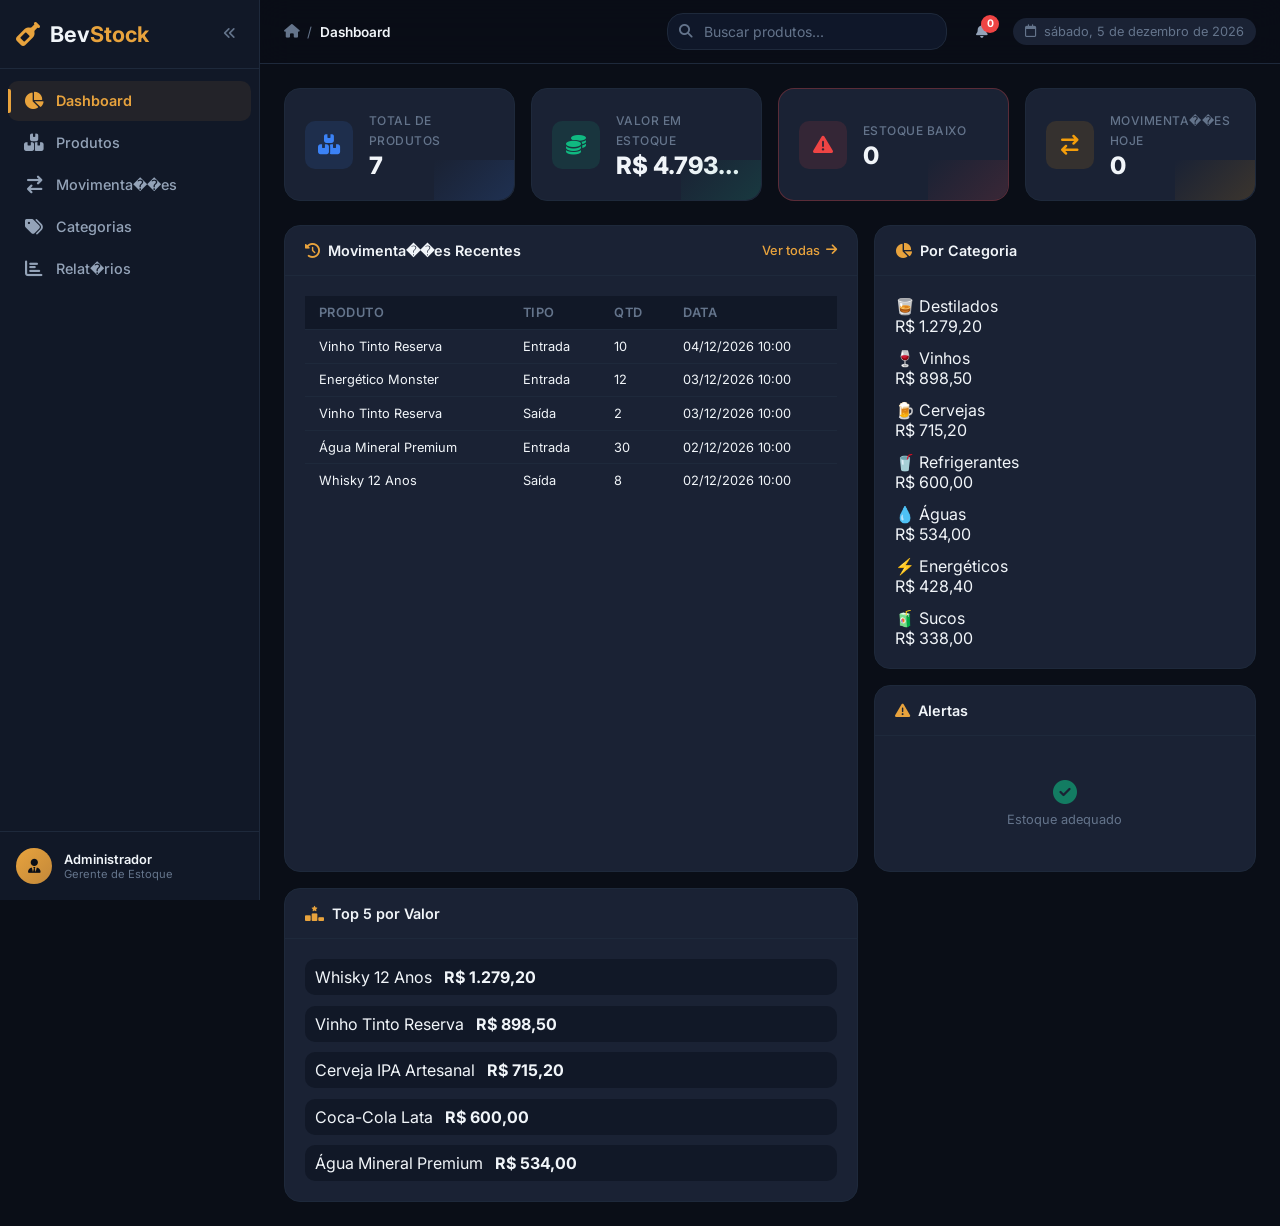
==== commit 13932eab: "Add Arq-Urb project thumbnails, assets, and update helper script" ====
--- a/index.html
+++ b/index.html
@@ -1,853 +1,471 @@
 <!DOCTYPE html>
 <html lang="pt-BR">
 <head>
-  <meta charset="UTF-8" />
-  <meta name="viewport" content="width=device-width, initial-scale=1.0" />
-  <meta name="description" content="Arq & Urb – Agência acadêmica de Arquitetura, Urbanismo e Comunicação. Projetando ideias, transformando espaços." />
-  <meta name="keywords" content="arquitetura, urbanismo, design gráfico, branding, comunicação digital, produção audiovisual" />
-  <meta property="og:title" content="Arq & Urb | Projetando ideias, transformando espaços" />
-  <meta property="og:description" content="Plataforma digital da agência Arq & Urb – portfólio de projetos acadêmicos e institucionais." />
-  <meta property="og:type" content="website" />
-  <title>Arq & Urb | Projetando ideias, transformando espaços</title>
-  <link rel="preconnect" href="https://fonts.googleapis.com" />
-  <link rel="preconnect" href="https://fonts.gstatic.com" crossorigin />
-  <link href="https://fonts.googleapis.com/css2?family=Poppins:wght@300;400;500;600;700;800;900&display=swap" rel="stylesheet" />
-  <link rel="stylesheet" href="style.css" />
+    <meta charset="UTF-8">
+    <meta name="viewport" content="width=device-width, initial-scale=1.0">
+    <meta name="description" content="BevStock - Sistema inteligente de controle de estoque de bebidas. Gerencie produtos, movimenta��es e relat�rios.">
+    <title>BevStock � Controle Inteligente de Estoque de Bebidas</title>
+    <link rel="preconnect" href="https://fonts.googleapis.com">
+    <link rel="preconnect" href="https://fonts.gstatic.com" crossorigin>
+    <link href="https://fonts.googleapis.com/css2?family=Inter:wght@300;400;500;600;700;800&display=swap" rel="stylesheet">
+    <link rel="stylesheet" href="https://cdnjs.cloudflare.com/ajax/libs/font-awesome/6.5.0/css/all.min.css">
+    <link rel="stylesheet" href="styles.css">
 </head>
 <body>
 
-  <!-- ========== NAVBAR ========== -->
-  <nav class="navbar" id="navbar" role="navigation" aria-label="Menu principal">
-    <div class="nav-container">
-      <a href="#home" class="nav-logo" aria-label="Arq & Urb - Página inicial">
-        <span class="logo-icon">⬡</span>
-        <span class="logo-text">Arq <span class="logo-amp">&</span> Urb</span>
-      </a>
-      <ul class="nav-links" id="navLinks" role="list">
-        <li><a href="#sobre" class="nav-link">Quem Somos</a></li>
-        <li><a href="#metodologia" class="nav-link">Metodologia</a></li>
-        <li><a href="#servicos" class="nav-link">Serviços</a></li>
-        <li><a href="#cases" class="nav-link">Cases</a></li>
-        <li><a href="#galeria" class="nav-link">Galeria</a></li>
-        <li><a href="#midia" class="nav-link">Trabalho OP</a></li>
-        <li><a href="#equipe" class="nav-link">Equipe</a></li>
-        <li><a href="#contato" class="nav-link nav-cta">Contato</a></li>
-      </ul>
-      <div class="nav-actions">
-        <button class="dark-mode-toggle" id="darkModeToggle" aria-label="Alternar modo escuro" title="Modo Escuro">
-          <span class="toggle-icon" id="toggleIcon">🌙</span>
-        </button>
-        <button class="hamburger" id="hamburger" aria-label="Abrir menu" aria-expanded="false">
-          <span></span><span></span><span></span>
-        </button>
-      </div>
+    <!-- ==================== SIDEBAR ==================== -->
+    <aside class="sidebar" id="sidebar">
+        <div class="sidebar-header">
+            <div class="logo">
+                <i class="fa-solid fa-wine-bottle"></i>
+                <span class="logo-text">Bev<span class="accent">Stock</span></span>
+            </div>
+            <button class="sidebar-toggle" id="sidebar-toggle" title="Recolher menu">
+                <i class="fa-solid fa-angles-left"></i>
+            </button>
+        </div>
+
+        <nav class="sidebar-nav">
+            <a href="#" class="nav-item active" data-page="dashboard" id="nav-dashboard">
+                <i class="fa-solid fa-chart-pie"></i>
+                <span>Dashboard</span>
+            </a>
+            <a href="#" class="nav-item" data-page="products" id="nav-products">
+                <i class="fa-solid fa-boxes-stacked"></i>
+                <span>Produtos</span>
+            </a>
+            <a href="#" class="nav-item" data-page="movements" id="nav-movements">
+                <i class="fa-solid fa-arrow-right-arrow-left"></i>
+                <span>Movimenta��es</span>
+            </a>
+            <a href="#" class="nav-item" data-page="categories" id="nav-categories">
+                <i class="fa-solid fa-tags"></i>
+                <span>Categorias</span>
+            </a>
+            <a href="#" class="nav-item" data-page="reports" id="nav-reports">
+                <i class="fa-solid fa-chart-bar"></i>
+                <span>Relat�rios</span>
+            </a>
+        </nav>
+
+        <div class="sidebar-footer">
+            <div class="user-info">
+                <div class="user-avatar"><i class="fa-solid fa-user-tie"></i></div>
+                <div class="user-details">
+                    <span class="user-name">Administrador</span>
+                    <span class="user-role">Gerente de Estoque</span>
+                </div>
+            </div>
+        </div>
+    </aside>
+
+    <!-- ==================== MAIN CONTENT ==================== -->
+    <main class="main-content" id="main-content">
+
+        <!-- Top Bar -->
+        <header class="top-bar">
+            <div class="top-bar-left">
+                <button class="mobile-menu-btn" id="mobile-menu-btn" title="Menu">
+                    <i class="fa-solid fa-bars"></i>
+                </button>
+                <div class="breadcrumb">
+                    <i class="fa-solid fa-house breadcrumb-home"></i>
+                    <span class="breadcrumb-sep">/</span>
+                    <span class="breadcrumb-page" id="breadcrumb-page">Dashboard</span>
+                </div>
+            </div>
+            <div class="top-bar-right">
+                <div class="search-box">
+                    <i class="fa-solid fa-magnifying-glass"></i>
+                    <input type="text" id="global-search" placeholder="Buscar produtos...">
+                </div>
+                <div class="top-bar-actions">
+                    <button class="action-btn notification-btn" id="notification-btn" title="Alertas de Estoque">
+                        <i class="fa-solid fa-bell"></i>
+                        <span class="notification-badge" id="notification-badge">0</span>
+                    </button>
+                    <div class="date-display">
+                        <i class="fa-regular fa-calendar"></i>
+                        <span id="current-date"></span>
+                    </div>
+                </div>
+            </div>
+        </header>
+
+        <!-- Notification Panel -->
+        <div class="notification-panel" id="notification-panel">
+            <div class="notification-header">
+                <h3><i class="fa-solid fa-triangle-exclamation"></i> Alertas de Estoque</h3>
+                <button class="btn-icon" id="close-notifications"><i class="fa-solid fa-xmark"></i></button>
+            </div>
+            <div class="notification-list" id="notification-list"></div>
+        </div>
+
+        <!-- Toast Container -->
+        <div class="toast-container" id="toast-container"></div>
+
+        <!-- ============ PAGE: DASHBOARD ============ -->
+        <section class="page active" id="page-dashboard">
+            <div class="kpi-grid">
+                <div class="kpi-card">
+                    <div class="kpi-icon" style="--kpi-color: #3b82f6"><i class="fa-solid fa-boxes-stacked"></i></div>
+                    <div class="kpi-info">
+                        <span class="kpi-label">Total de Produtos</span>
+                        <h2 class="kpi-value" id="kpi-total-products">0</h2>
+                    </div>
+                    <div class="kpi-sparkline blue"></div>
+                </div>
+                <div class="kpi-card">
+                    <div class="kpi-icon" style="--kpi-color: #10b981"><i class="fa-solid fa-coins"></i></div>
+                    <div class="kpi-info">
+                        <span class="kpi-label">Valor em Estoque</span>
+                        <h2 class="kpi-value" id="kpi-stock-value">R$ 0</h2>
+                    </div>
+                    <div class="kpi-sparkline green"></div>
+                </div>
+                <div class="kpi-card alert-card">
+                    <div class="kpi-icon" style="--kpi-color: #ef4444"><i class="fa-solid fa-triangle-exclamation"></i></div>
+                    <div class="kpi-info">
+                        <span class="kpi-label">Estoque Baixo</span>
+                        <h2 class="kpi-value" id="kpi-low-stock">0</h2>
+                    </div>
+                    <div class="kpi-sparkline red"></div>
+                </div>
+                <div class="kpi-card">
+                    <div class="kpi-icon" style="--kpi-color: #f59e0b"><i class="fa-solid fa-arrow-right-arrow-left"></i></div>
+                    <div class="kpi-info">
+                        <span class="kpi-label">Movimenta��es Hoje</span>
+                        <h2 class="kpi-value" id="kpi-movements-today">0</h2>
+                    </div>
+                    <div class="kpi-sparkline amber"></div>
+                </div>
+            </div>
+
+            <div class="dashboard-grid">
+                <div class="card card-lg">
+                    <div class="card-header">
+                        <h3><i class="fa-solid fa-clock-rotate-left"></i> Movimenta��es Recentes</h3>
+                        <a href="#" class="card-link" data-goto="movements">Ver todas <i class="fa-solid fa-arrow-right"></i></a>
+                    </div>
+                    <div class="card-body">
+                        <div class="table-responsive">
+                            <table class="data-table compact">
+                                <thead>
+                                    <tr>
+                                        <th>Produto</th>
+                                        <th>Tipo</th>
+                                        <th>Qtd</th>
+                                        <th>Data</th>
+                                    </tr>
+                                </thead>
+                                <tbody id="dashboard-movements-body">
+                                    <tr class="empty-row"><td colspan="4"><div class="empty-state-sm"><i class="fa-solid fa-inbox"></i> Nenhuma movimenta��o</div></td></tr>
+                                </tbody>
+                            </table>
+                        </div>
+                    </div>
+                </div>
+
+                <div class="card">
+                    <div class="card-header">
+                        <h3><i class="fa-solid fa-chart-pie"></i> Por Categoria</h3>
+                    </div>
+                    <div class="card-body">
+                        <div class="chart-bars" id="category-chart">
+                            <div class="chart-empty"><i class="fa-solid fa-chart-pie"></i><span>Cadastre produtos</span></div>
+                        </div>
+                    </div>
+                </div>
+
+                <div class="card">
+                    <div class="card-header">
+                        <h3><i class="fa-solid fa-triangle-exclamation"></i> Alertas</h3>
+                    </div>
+                    <div class="card-body">
+                        <div class="alert-list" id="dashboard-alerts">
+                            <div class="alert-empty"><i class="fa-solid fa-circle-check"></i><span>Estoque adequado</span></div>
+                        </div>
+                    </div>
+                </div>
+
+                <div class="card">
+                    <div class="card-header">
+                        <h3><i class="fa-solid fa-ranking-star"></i> Top 5 por Valor</h3>
+                    </div>
+                    <div class="card-body">
+                        <div class="top-products-list" id="top-products-list">
+                            <div class="chart-empty"><i class="fa-solid fa-ranking-star"></i><span>Cadastre produtos</span></div>
+                        </div>
+                    </div>
+                </div>
+            </div>
+        </section>
+
+        <!-- ============ PAGE: PRODUCTS ============ -->
+        <section class="page" id="page-products">
+            <div class="page-header">
+                <div class="page-header-left">
+                    <h2>Gerenciar Produtos</h2>
+                    <p class="page-subtitle">Cadastre, edite e controle suas bebidas</p>
+                </div>
+                <button class="btn btn-primary" id="btn-add-product">
+                    <i class="fa-solid fa-plus"></i> <span>Novo Produto</span>
+                </button>
+            </div>
+            <div class="filters-bar">
+                <div class="filter-search">
+                    <i class="fa-solid fa-magnifying-glass"></i>
+                    <input type="text" id="product-search" placeholder="Buscar por nome ou marca...">
+                </div>
+                <select id="product-filter-category" class="filter-select">
+                    <option value="">Todas Categorias</option>
+                </select>
+                <select id="product-filter-stock" class="filter-select">
+                    <option value="">Todos Status</option>
+                    <option value="ok">Estoque OK</option>
+                    <option value="low">Estoque Baixo</option>
+                    <option value="critical">Cr�tico</option>
+                    <option value="empty">Sem Estoque</option>
+                </select>
+            </div>
+            <div class="card">
+                <div class="card-body no-padding">
+                    <div class="table-responsive">
+                        <table class="data-table products-table">
+                            <thead>
+                                <tr>
+                                    <th>Produto</th>
+                                    <th>Categoria</th>
+                                    <th>Compra</th>
+                                    <th>Venda</th>
+                                    <th>Estoque</th>
+                                    <th>Status</th>
+                                    <th>A��es</th>
+                                </tr>
+                            </thead>
+                            <tbody id="products-table-body">
+                                <tr class="empty-row"><td colspan="7"><div class="empty-state"><i class="fa-solid fa-boxes-stacked"></i><h3>Nenhum produto cadastrado</h3><p>Clique em "Novo Produto" para come�ar</p></div></td></tr>
+                            </tbody>
+                        </table>
+                    </div>
+                </div>
+            </div>
+        </section>
+
+        <!-- ============ PAGE: MOVEMENTS ============ -->
+        <section class="page" id="page-movements">
+            <div class="page-header">
+                <div class="page-header-left">
+                    <h2>Movimenta��es de Estoque</h2>
+                    <p class="page-subtitle">Registre entradas e sa�das</p>
+                </div>
+                <div class="page-header-actions">
+                    <button class="btn btn-success" id="btn-new-entry">
+                        <i class="fa-solid fa-arrow-down"></i> <span>Entrada</span>
+                    </button>
+                    <button class="btn btn-danger" id="btn-new-exit">
+                        <i class="fa-solid fa-arrow-up"></i> <span>Sa�da</span>
+                    </button>
+                </div>
+            </div>
+            <div class="filters-bar">
+                <div class="filter-search">
+                    <i class="fa-solid fa-magnifying-glass"></i>
+                    <input type="text" id="movement-search" placeholder="Buscar movimenta��o...">
+                </div>
+                <select id="movement-filter-type" class="filter-select">
+                    <option value="">Todos</option>
+                    <option value="entry">Entradas</option>
+                    <option value="exit">Sa�das</option>
+                </select>
+                <input type="date" id="movement-date-start" class="filter-date" title="Data in�cio">
+                <input type="date" id="movement-date-end" class="filter-date" title="Data fim">
+            </div>
+            <div class="card">
+                <div class="card-body no-padding">
+                    <div class="table-responsive">
+                        <table class="data-table">
+                            <thead>
+                                <tr>
+                                    <th>Data/Hora</th>
+                                    <th>Produto</th>
+                                    <th>Tipo</th>
+                                    <th>Qtd</th>
+                                    <th>Motivo</th>
+                                    <th>Obs</th>
+                                </tr>
+                            </thead>
+                            <tbody id="movements-table-body">
+                                <tr class="empty-row"><td colspan="6"><div class="empty-state"><i class="fa-solid fa-arrow-right-arrow-left"></i><h3>Nenhuma movimenta��o</h3><p>Registre entradas ou sa�das</p></div></td></tr>
+                            </tbody>
+                        </table>
+                    </div>
+                </div>
+            </div>
+        </section>
+
+        <!-- ============ PAGE: CATEGORIES ============ -->
+        <section class="page" id="page-categories">
+            <div class="page-header">
+                <div class="page-header-left">
+                    <h2>Categorias de Bebidas</h2>
+                    <p class="page-subtitle">Organize seus produtos por tipo</p>
+                </div>
+                <button class="btn btn-primary" id="btn-add-category">
+                    <i class="fa-solid fa-plus"></i> <span>Nova Categoria</span>
+                </button>
+            </div>
+            <div class="categories-grid" id="categories-grid"></div>
+        </section>
+
+        <!-- ============ PAGE: REPORTS ============ -->
+        <section class="page" id="page-reports">
+            <div class="page-header">
+                <div class="page-header-left">
+                    <h2>Relat�rios</h2>
+                    <p class="page-subtitle">An�lise completa do estoque</p>
+                </div>
+                <button class="btn btn-secondary" id="btn-export-csv">
+                    <i class="fa-solid fa-file-csv"></i> <span>Exportar CSV</span>
+                </button>
+            </div>
+            <div class="reports-grid">
+                <div class="card report-card">
+                    <div class="card-header"><h3><i class="fa-solid fa-chart-bar"></i> Valor por Categoria</h3></div>
+                    <div class="card-body"><div class="horizontal-chart" id="report-value-chart"></div></div>
+                </div>
+                <div class="card report-card">
+                    <div class="card-header"><h3><i class="fa-solid fa-chart-line"></i> Movimenta��es (7 dias)</h3></div>
+                    <div class="card-body"><div class="week-chart" id="report-week-chart"></div></div>
+                </div>
+                <div class="card report-card full-width">
+                    <div class="card-header"><h3><i class="fa-solid fa-triangle-exclamation"></i> Relat�rio Estoque Baixo</h3></div>
+                    <div class="card-body no-padding">
+                        <div class="table-responsive">
+                            <table class="data-table">
+                                <thead><tr><th>Produto</th><th>Categoria</th><th>Atual</th><th>M�nimo</th><th>Status</th><th>A��o</th></tr></thead>
+                                <tbody id="report-low-stock-body"></tbody>
+                            </table>
+                        </div>
+                    </div>
+                </div>
+                <div class="card report-card">
+                    <div class="card-header"><h3><i class="fa-solid fa-fire"></i> Mais Movimentados</h3></div>
+                    <div class="card-body"><div class="most-moved-list" id="report-most-moved"></div></div>
+                </div>
+                <div class="card report-card">
+                    <div class="card-header"><h3><i class="fa-solid fa-clipboard-list"></i> Resumo Geral</h3></div>
+                    <div class="card-body"><div class="summary-stats" id="report-summary-stats"></div></div>
+                </div>
+            </div>
+        </section>
+
+    </main>
+
+    <!-- ==================== MODALS ==================== -->
+
+    <!-- Product Modal -->
+    <div class="modal-overlay" id="product-modal">
+        <div class="modal">
+            <div class="modal-header">
+                <h3 id="product-modal-title"><i class="fa-solid fa-wine-bottle"></i> Novo Produto</h3>
+                <button class="btn-icon modal-close-btn" data-modal="product-modal"><i class="fa-solid fa-xmark"></i></button>
+            </div>
+            <form id="product-form" class="modal-form">
+                <input type="hidden" id="product-id">
+                <div class="form-row">
+                    <div class="form-group"><label for="product-name">Nome *</label><input type="text" id="product-name" required placeholder="Ex: Cerveja IPA Artesanal"></div>
+                    <div class="form-group"><label for="product-brand">Marca</label><input type="text" id="product-brand" placeholder="Ex: Brahma, Absolut"></div>
+                </div>
+                <div class="form-row">
+                    <div class="form-group"><label for="product-category">Categoria *</label><select id="product-category" required></select></div>
+                    <div class="form-group"><label for="product-volume">Volume *</label><input type="text" id="product-volume" required placeholder="Ex: 350ml, 1L"></div>
+                </div>
+                <div class="form-row three-cols">
+                    <div class="form-group"><label for="product-purchase-price">Pre�o Compra (R$) *</label><input type="number" id="product-purchase-price" required min="0" step="0.01" placeholder="0.00"></div>
+                    <div class="form-group"><label for="product-sale-price">Pre�o Venda (R$) *</label><input type="number" id="product-sale-price" required min="0" step="0.01" placeholder="0.00"></div>
+                    <div class="form-group"><label for="product-min-stock">Estoque M�n. *</label><input type="number" id="product-min-stock" required min="0" placeholder="5"></div>
+                </div>
+                <div class="form-row">
+                    <div class="form-group"><label for="product-quantity">Qtd Inicial</label><input type="number" id="product-quantity" min="0" placeholder="0" value="0"></div>
+                    <div class="form-group"><label for="product-supplier">Fornecedor</label><input type="text" id="product-supplier" placeholder="Nome do fornecedor"></div>
+                </div>                <div class="form-row">
+                    <div class="form-group"><label for="product-sku">SKU</label><input type="text" id="product-sku" placeholder="Ex: CERV-BRAHM-350-2024"></div>
+                    <div class="form-group"><label for="product-expiry-date">Data Validade</label><input type="date" id="product-expiry-date"></div>
+                </div>                <div class="form-group"><label for="product-description">Descri��o</label><textarea id="product-description" rows="2" placeholder="Descri��o do produto..."></textarea></div>
+                <div class="modal-actions">
+                    <button type="button" class="btn btn-secondary modal-cancel" data-modal="product-modal">Cancelar</button>
+                    <button type="submit" class="btn btn-primary"><i class="fa-solid fa-floppy-disk"></i> Salvar</button>
+                </div>
+            </form>
+        </div>
     </div>
-  </nav>
-
-  <!-- ========== HERO ========== -->
-  <section class="hero" id="home" aria-label="Seção principal">
-    <div class="hero-bg">
-      <div class="hero-grid"></div>
-      <div class="hero-orb hero-orb-1"></div>
-      <div class="hero-orb hero-orb-2"></div>
-      <div class="hero-orb hero-orb-3"></div>
+
+    <!-- Movement Modal -->
+    <div class="modal-overlay" id="movement-modal">
+        <div class="modal">
+            <div class="modal-header" id="movement-modal-header">
+                <h3 id="movement-modal-title"><i class="fa-solid fa-arrow-down"></i> Nova Entrada</h3>
+                <button class="btn-icon modal-close-btn" data-modal="movement-modal"><i class="fa-solid fa-xmark"></i></button>
+            </div>
+            <form id="movement-form" class="modal-form">
+                <input type="hidden" id="movement-type" value="entry">
+                <div class="form-group"><label for="movement-product">Produto *</label><select id="movement-product" required></select></div>
+                <div class="form-row">
+                    <div class="form-group"><label for="movement-quantity">Quantidade *</label><input type="number" id="movement-quantity" required min="1" placeholder="0"></div>
+                    <div class="form-group"><label for="movement-reason">Motivo *</label><select id="movement-reason" required></select></div>
+                </div>
+                <div class="form-group"><label for="movement-notes">Observa��es</label><textarea id="movement-notes" rows="2" placeholder="Notas adicionais..."></textarea></div>
+                <div class="modal-actions">
+                    <button type="button" class="btn btn-secondary modal-cancel" data-modal="movement-modal">Cancelar</button>
+                    <button type="submit" class="btn btn-primary" id="submit-movement-btn"><i class="fa-solid fa-check"></i> Registrar</button>
+                </div>
+            </form>
+        </div>
     </div>
-    <div class="hero-content">
-      <div class="hero-badge reveal">
-        <span>✦</span> Agência Acadêmica <span>✦</span>
-      </div>
-      <h1 class="hero-title reveal">
-        <span class="title-line">Arq</span>
-        <span class="title-amp">&amp;</span>
-        <span class="title-line">Urb</span>
-      </h1>
-      <p class="hero-slogan reveal">Projetando ideias, transformando espaços.</p>
-      <p class="hero-desc reveal">
-        Uma agência multidisciplinar que une Arquitetura, Urbanismo e Comunicação<br />
-        para criar experiências que deixam marca no espaço e na memória.
-      </p>
-      <div class="hero-ctas reveal">
-        <a href="#galeria" class="btn btn-primary" id="btnVerProjetos">
-          <span>Ver Projetos</span>
-          <svg width="18" height="18" viewBox="0 0 24 24" fill="none" stroke="currentColor" stroke-width="2.5"><path d="M5 12h14M12 5l7 7-7 7"/></svg>
-        </a>
-        <a href="#contato" class="btn btn-outline" id="btnContato">
-          <span>Fale Conosco</span>
-        </a>
-      </div>
-      <div class="hero-scroll-indicator reveal">
-        <div class="scroll-line"></div>
-        <span>Scroll</span>
-      </div>
+
+    <!-- Category Modal -->
+    <div class="modal-overlay" id="category-modal">
+        <div class="modal modal-sm">
+            <div class="modal-header">
+                <h3 id="category-modal-title"><i class="fa-solid fa-tag"></i> Nova Categoria</h3>
+                <button class="btn-icon modal-close-btn" data-modal="category-modal"><i class="fa-solid fa-xmark"></i></button>
+            </div>
+            <form id="category-form" class="modal-form">
+                <input type="hidden" id="category-id">
+                <div class="form-group"><label for="category-name">Nome *</label><input type="text" id="category-name" required placeholder="Ex: Cervejas Importadas"></div>
+                <div class="form-row">
+                    <div class="form-group"><label for="category-icon">�cone (emoji)</label><input type="text" id="category-icon" placeholder="??" maxlength="4"></div>
+                    <div class="form-group"><label for="category-color">Cor</label><input type="color" id="category-color" value="#e8a33d"></div>
+                </div>
+                <div class="modal-actions">
+                    <button type="button" class="btn btn-secondary modal-cancel" data-modal="category-modal">Cancelar</button>
+                    <button type="submit" class="btn btn-primary"><i class="fa-solid fa-floppy-disk"></i> Salvar</button>
+                </div>
+            </form>
+        </div>
     </div>
-  </section>
-
-  <!-- ========== QUEM SOMOS ========== -->
-  <section class="section" id="sobre" aria-label="Quem somos">
-    <div class="container">
-      <div class="section-header reveal">
-        <span class="section-tag">Nossa História</span>
-        <h2 class="section-title">Quem Somos</h2>
-        <p class="section-subtitle">
-          Nascemos da convergência entre disciplinas criativas e técnicas, unidos pela
-          paixão de transformar conceitos em espaços e ideias em marcas.
-        </p>
-      </div>
-
-      <div class="about-grid">
-        <div class="about-text reveal">
-          <div class="about-block">
-            <div class="about-block-icon">🎯</div>
-            <div>
-              <h3>Missão</h3>
-              <p>Desenvolver soluções criativas e técnicas de excelência em Arquitetura, Urbanismo e Comunicação, gerando valor real para pessoas e territórios através de uma abordagem colaborativa e inovadora.</p>
-            </div>
-          </div>
-          <div class="about-block">
-            <div class="about-block-icon">🔭</div>
-            <div>
-              <h3>Visão</h3>
-              <p>Ser referência nacional em agências multidisciplinares acadêmicas, reconhecida pela qualidade técnica, pelo impacto social dos projetos e pela formação de profissionais completos.</p>
-            </div>
-          </div>
-          <div class="about-block">
-            <div class="about-block-icon">💎</div>
-            <div>
-              <h3>Valores</h3>
-              <p>Ética, rigor técnico, diversidade de perspectivas, compromisso com a sustentabilidade e entrega de resultados que superam expectativas.</p>
-            </div>
-          </div>
-        </div>
-        <div class="pillars-grid reveal">
-          <div class="pillar-card">
-            <div class="pillar-icon">📐</div>
-            <h4>Planejamento</h4>
-            <p>Cada projeto começa com análise estratégica profunda antes de qualquer linha traçada.</p>
-          </div>
-          <div class="pillar-card">
-            <div class="pillar-icon">💡</div>
-            <h4>Criatividade</h4>
-            <p>Soluções originais que unem estética e funcionalidade em perfeita harmonia.</p>
-          </div>
-          <div class="pillar-card">
-            <div class="pillar-icon">🌿</div>
-            <h4>Sustentabilidade</h4>
-            <p>Projetos que respeitam o meio ambiente e pensam nas gerações futuras.</p>
-          </div>
-          <div class="pillar-card">
-            <div class="pillar-icon">🤝</div>
-            <h4>Colaboração</h4>
-            <p>Diversidade de saberes trabalhando em sinergia para resultados extraordinários.</p>
-          </div>
-          <div class="pillar-card pillar-center">
-            <div class="pillar-icon">🚀</div>
-            <h4>Inovação</h4>
-            <p>Tecnologia e criatividade na vanguarda de cada entrega.</p>
-          </div>
-        </div>
-      </div>
+
+    <!-- Confirm Delete Modal -->
+    <div class="modal-overlay" id="confirm-modal">
+        <div class="modal modal-sm">
+            <div class="modal-header danger">
+                <h3><i class="fa-solid fa-triangle-exclamation"></i> Confirmar Exclus�o</h3>
+                <button class="btn-icon modal-close-btn" data-modal="confirm-modal"><i class="fa-solid fa-xmark"></i></button>
+            </div>
+            <div class="modal-body">
+                <p id="confirm-message">Tem certeza que deseja excluir este item?</p>
+                <p class="confirm-warning">Esta a��o n�o pode ser desfeita.</p>
+            </div>
+            <div class="modal-actions">
+                <button class="btn btn-secondary modal-cancel" data-modal="confirm-modal">Cancelar</button>
+                <button class="btn btn-danger" id="confirm-delete-btn"><i class="fa-solid fa-trash"></i> Excluir</button>
+            </div>
+        </div>
     </div>
-  </section>
-
-  <!-- ========== METODOLOGIA ========== -->
-  <section class="section section-dark" id="metodologia" aria-label="Metodologia de trabalho">
-    <div class="container">
-      <div class="section-header reveal">
-        <span class="section-tag">Como Trabalhamos</span>
-        <h2 class="section-title">Nossa Metodologia</h2>
-        <p class="section-subtitle">
-          Um processo criativo estruturado em quatro etapas que garante excelência em cada entrega.
-        </p>
-      </div>
-      <div class="timeline">
-        <div class="timeline-line"></div>
-        <div class="timeline-step reveal" data-step="01">
-          <div class="step-dot"></div>
-          <div class="step-card">
-            <div class="step-number">01</div>
-            <div class="step-icon">🔍</div>
-            <h3>Pesquisa</h3>
-            <p>Imersão profunda no contexto do projeto — análise de mercado, público-alvo, referências e tendências que embasam decisões criativas fundamentadas.</p>
-          </div>
-        </div>
-        <div class="timeline-step reveal" data-step="02">
-          <div class="step-dot"></div>
-          <div class="step-card">
-            <div class="step-number">02</div>
-            <div class="step-icon">📋</div>
-            <h3>Planejamento</h3>
-            <p>Definição de estratégia, cronograma, responsabilidades e métricas de sucesso. A bússola que orienta todo o desenvolvimento criativo subsequente.</p>
-          </div>
-        </div>
-        <div class="timeline-step reveal" data-step="03">
-          <div class="step-dot"></div>
-          <div class="step-card">
-            <div class="step-number">03</div>
-            <div class="step-icon">🎨</div>
-            <h3>Desenvolvimento Criativo</h3>
-            <p>Materialização das ideias em conceitos visuais, espaciais e comunicacionais. Iteração constante com revisões e refinamentos até atingir a excelência.</p>
-          </div>
-        </div>
-        <div class="timeline-step reveal" data-step="04">
-          <div class="step-dot"></div>
-          <div class="step-card">
-            <div class="step-number">04</div>
-            <div class="step-icon">📊</div>
-            <h3>Execução & Resultados</h3>
-            <p>Entrega final com documentação completa e acompanhamento pós-projeto. Análise dos resultados obtidos para aprimorar continuamente nossa metodologia.</p>
-          </div>
-        </div>
-      </div>
-    </div>
-  </section>
-
-  <!-- ========== SERVIÇOS ========== -->
-  <section class="section" id="servicos" aria-label="Portfólio de serviços">
-    <div class="container">
-      <div class="section-header reveal">
-        <span class="section-tag">O Que Fazemos</span>
-        <h2 class="section-title">Portfólio de Serviços</h2>
-        <p class="section-subtitle">
-          Seis frentes de atuação integradas que cobrem todo o ecossistema criativo e técnico de um projeto completo.
-        </p>
-      </div>
-      <div class="services-grid">
-        <div class="service-card reveal" id="servArquitetura">
-          <div class="service-icon-wrap">
-            <div class="service-icon">🏛️</div>
-          </div>
-          <h3>Arquitetura</h3>
-          <p>Projetos arquitetônicos que integram funcionalidade, estética e identidade — do esboço inicial à execução detalhada.</p>
-          <div class="service-line"></div>
-        </div>
-        <div class="service-card reveal" id="servUrbanismo">
-          <div class="service-icon-wrap">
-            <div class="service-icon">🌆</div>
-          </div>
-          <h3>Urbanismo</h3>
-          <p>Planejamento urbano com visão sistêmica, pensando na mobilidade, no espaço público e na qualidade de vida coletiva.</p>
-          <div class="service-line"></div>
-        </div>
-        <div class="service-card reveal" id="servDesign">
-          <div class="service-icon-wrap">
-            <div class="service-icon">✏️</div>
-          </div>
-          <h3>Design Gráfico</h3>
-          <p>Identidades visuais, materiais impressos e peças digitais criados com precisão técnica e sensibilidade estética.</p>
-          <div class="service-line"></div>
-        </div>
-        <div class="service-card reveal" id="servBranding">
-          <div class="service-icon-wrap">
-            <div class="service-icon">💼</div>
-          </div>
-          <h3>Branding</h3>
-          <p>Construção estratégica de marcas memoráveis — naming, posicionamento, identidade e guias de uso completos.</p>
-          <div class="service-line"></div>
-        </div>
-        <div class="service-card reveal" id="servDigital">
-          <div class="service-icon-wrap">
-            <div class="service-icon">📱</div>
-          </div>
-          <h3>Comunicação Digital</h3>
-          <p>Estratégias de presença online, gestão de conteúdo e campanhas que conectam marcas aos seus públicos.</p>
-          <div class="service-line"></div>
-        </div>
-        <div class="service-card reveal" id="servAudiovisual">
-          <div class="service-icon-wrap">
-            <div class="service-icon">🎬</div>
-          </div>
-          <h3>Produção Audiovisual</h3>
-          <p>Vídeos, fotografia e conteúdo multimídia com narrativas visuais poderosas e alta qualidade de produção.</p>
-          <div class="service-line"></div>
-        </div>
-      </div>
-    </div>
-  </section>
-
-  <!-- ========== INDICADORES ========== -->
-  <section class="section section-accent" id="indicadores" aria-label="Indicadores de resultado">
-    <div class="container">
-      <div class="stats-grid">
-        <div class="stat-card reveal" id="statProjetos">
-          <div class="stat-number" data-target="48">0</div>
-          <div class="stat-label">Projetos Desenvolvidos</div>
-          <div class="stat-bar"><div class="stat-bar-fill" style="width:85%"></div></div>
-        </div>
-        <div class="stat-card reveal" id="statCampanhas">
-          <div class="stat-number" data-target="32">0</div>
-          <div class="stat-label">Campanhas Criadas</div>
-          <div class="stat-bar"><div class="stat-bar-fill" style="width:70%"></div></div>
-        </div>
-        <div class="stat-card reveal" id="statPecas">
-          <div class="stat-number" data-target="210">0</div>
-          <div class="stat-label">Peças Publicitárias</div>
-          <div class="stat-bar"><div class="stat-bar-fill" style="width:95%"></div></div>
-        </div>
-        <div class="stat-card reveal" id="statAreas">
-          <div class="stat-number" data-target="6">0</div>
-          <div class="stat-label">Áreas de Atuação</div>
-          <div class="stat-bar"><div class="stat-bar-fill" style="width:100%"></div></div>
-        </div>
-      </div>
-    </div>
-  </section>
-
-  <!-- ========== CASES ========== -->
-  <section class="section" id="cases" aria-label="Casos de sucesso">
-    <div class="container">
-      <div class="section-header reveal">
-        <span class="section-tag">Resultados Reais</span>
-        <h2 class="section-title">Cases de Sucesso</h2>
-        <p class="section-subtitle">
-          Projetos que demonstram como nossa metodologia gera resultados concretos e mensuráveis.
-        </p>
-      </div>
-      <div class="cases-grid">
-
-        <!-- Case 1 -->
-        <div class="case-card reveal" id="case1">
-          <div class="case-header">
-            <div class="case-tag">Urbanismo</div>
-            <h3 class="case-title">Revitalização Praça Central</h3>
-          </div>
-          <div class="case-body">
-            <div class="case-item">
-              <div class="case-label">
-                <span class="case-dot"></span> Desafio Encontrado
-              </div>
-              <p>Praça pública degradada, sem identidade visual e com baixíssima utilização pela comunidade local, gerando insegurança e abandono da área central.</p>
-            </div>
-            <div class="case-item">
-              <div class="case-label">
-                <span class="case-dot"></span> Estratégia Criativa
-              </div>
-              <p>Redesenho completo com mobiliário urbano sustentável, jardins sensoriais e espaços multiuso para diferentes faixas etárias, integrando arte urbana local.</p>
-            </div>
-            <div class="case-item">
-              <div class="case-label">
-                <span class="case-dot"></span> Estratégia de Mídia
-              </div>
-              <p>Campanha de engajamento comunitário via redes sociais e apresentações nas escolas do entorno para mobilizar a população e legitimar o projeto.</p>
-            </div>
-            <div class="case-result">
-              <div class="case-label">
-                <span class="case-dot case-dot-green"></span> Resultado Obtido
-              </div>
-              <p>Aprovação unânime da banca avaliadora. Projeto selecionado como referência para estudos de caso nas disciplinas de Planejamento Urbano.</p>
-            </div>
-          </div>
-        </div>
-
-        <!-- Case 2 -->
-        <div class="case-card reveal" id="case2">
-          <div class="case-header">
-            <div class="case-tag">Branding</div>
-            <h3 class="case-title">Identidade Visual EcoMarket</h3>
-          </div>
-          <div class="case-body">
-            <div class="case-item">
-              <div class="case-label">
-                <span class="case-dot"></span> Desafio Encontrado
-              </div>
-              <p>Startup de produtos orgânicos sem identidade visual consolidada, dificultando a percepção de valor e a diferenciação frente aos concorrentes no mercado.</p>
-            </div>
-            <div class="case-item">
-              <div class="case-label">
-                <span class="case-dot"></span> Estratégia Criativa
-              </div>
-              <p>Desenvolvimento de marca completa com logotipo biofílico, paleta cromática terrosa e sistema de embalagens sustentáveis com design minimalista e apelo premium.</p>
-            </div>
-            <div class="case-item">
-              <div class="case-label">
-                <span class="case-dot"></span> Estratégia de Mídia
-              </div>
-              <p>Manual de marca aplicado a todos os pontos de contato digitais e físicos, com guia de conteúdo para Instagram e catálogo de produtos visual.</p>
-            </div>
-            <div class="case-result">
-              <div class="case-label">
-                <span class="case-dot case-dot-green"></span> Resultado Obtido
-              </div>
-              <p>Nota máxima na disciplina de Branding. Projeto convidado para exposição em feira acadêmica regional com premiação especial de mérito criativo.</p>
-            </div>
-          </div>
-        </div>
-
-        <!-- Case 3 -->
-        <div class="case-card reveal" id="case3">
-          <div class="case-header">
-            <div class="case-tag">Audiovisual</div>
-            <h3 class="case-title">Campanha Cultura Viva</h3>
-          </div>
-          <div class="case-body">
-            <div class="case-item">
-              <div class="case-label">
-                <span class="case-dot"></span> Desafio Encontrado
-              </div>
-              <p>Centro cultural municipal com baixíssima frequência de público jovem e ausência de estratégia de comunicação voltada para essa faixa etária.</p>
-            </div>
-            <div class="case-item">
-              <div class="case-label">
-                <span class="case-dot"></span> Estratégia Criativa
-              </div>
-              <p>Série de vídeos curtos (reels) com linguagem jovem, mostrando os bastidores das atrações e depoimentos de artistas locais com edição dinâmica e trilha contemporânea.</p>
-            </div>
-            <div class="case-item">
-              <div class="case-label">
-                <span class="case-dot"></span> Estratégia de Mídia
-              </div>
-              <p>Distribuição multiplataforma com foco em Instagram e TikTok, impulsionamento pago segmentado e parceria com influenciadores culturais locais.</p>
-            </div>
-            <div class="case-result">
-              <div class="case-label">
-                <span class="case-dot case-dot-green"></span> Resultado Obtido
-              </div>
-              <p>Aumento simulado de 340% no engajamento digital e reconhecimento como melhor projeto de Comunicação Digital do semestre pela banca avaliadora.</p>
-            </div>
-          </div>
-        </div>
-
-      </div>
-    </div>
-  </section>
-
-  <!-- ========== GALERIA ========== -->
-  <section class="section section-dark" id="galeria" aria-label="Galeria de projetos">
-    <div class="container">
-      <div class="section-header reveal">
-        <span class="section-tag">Trabalhos Acadêmicos</span>
-        <h2 class="section-title">Galeria de Projetos</h2>
-        <p class="section-subtitle">
-          Uma seleção dos melhores trabalhos desenvolvidos ao longo das disciplinas de formação.
-        </p>
-      </div>
-      <div class="gallery-filter reveal">
-        <button class="filter-btn active" data-filter="all" id="filterAll">Todos</button>
-        <button class="filter-btn" data-filter="arq" id="filterArq">Arquitetura</button>
-        <button class="filter-btn" data-filter="urb" id="filterUrb">Urbanismo</button>
-        <button class="filter-btn" data-filter="design" id="filterDesign">Design</button>
-        <button class="filter-btn" data-filter="digital" id="filterDigital">Digital</button>
-      </div>
-      <div class="gallery-grid" id="galleryGrid">
-        <div class="gallery-item reveal" data-category="arq" id="gal1">
-          <div class="gallery-img" style="background: linear-gradient(135deg, #1F3A5F 0%, #2d5291 100%);">
-            <div class="gallery-img-icon">🏛️</div>
-          </div>
-          <div class="gallery-overlay">
-            <div class="gallery-info">
-              <span class="gallery-tag">Arquitetura</span>
-              <h4>Casa Bioclimática</h4>
-              <p>Projeto residencial com captação solar passiva e ventilação cruzada natural.</p>
-            </div>
-          </div>
-        </div>
-        <div class="gallery-item reveal gallery-item-large" data-category="urb" id="gal2">
-          <div class="gallery-img" style="background: linear-gradient(135deg, #5C8A4B 0%, #3d6b32 100%);">
-            <div class="gallery-img-icon">🌆</div>
-          </div>
-          <div class="gallery-overlay">
-            <div class="gallery-info">
-              <span class="gallery-tag">Urbanismo</span>
-              <h4>Plano Diretor Microurbano</h4>
-              <p>Requalificação de bairro histórico com preservação da memória local e modernização da infraestrutura.</p>
-            </div>
-          </div>
-        </div>
-        <div class="gallery-item reveal" data-category="design" id="gal3">
-          <div class="gallery-img" style="background: linear-gradient(135deg, #707070 0%, #4a4a4a 100%);">
-            <div class="gallery-img-icon">✏️</div>
-          </div>
-          <div class="gallery-overlay">
-            <div class="gallery-info">
-              <span class="gallery-tag">Design Gráfico</span>
-              <h4>Identidade Visual NGO Verde</h4>
-              <p>Sistema de identidade completo para organização ambiental com guia de aplicações.</p>
-            </div>
-          </div>
-        </div>
-        <div class="gallery-item reveal" data-category="design" id="gal4">
-          <div class="gallery-img" style="background: linear-gradient(135deg, #1F3A5F 0%, #5C8A4B 100%);">
-            <div class="gallery-img-icon">💼</div>
-          </div>
-          <div class="gallery-overlay">
-            <div class="gallery-info">
-              <span class="gallery-tag">Branding</span>
-              <h4>Marca Café Arquiteto</h4>
-              <p>Branding completo para cafeteria temática com conceito arquitetônico brutalista.</p>
-            </div>
-          </div>
-        </div>
-        <div class="gallery-item reveal gallery-item-tall" data-category="arq" id="gal5">
-          <div class="gallery-img" style="background: linear-gradient(135deg, #2d5291 0%, #1a2f4a 100%);">
-            <div class="gallery-img-icon">🏗️</div>
-          </div>
-          <div class="gallery-overlay">
-            <div class="gallery-info">
-              <span class="gallery-tag">Arquitetura</span>
-              <h4>Centro Cultural Módulo</h4>
-              <p>Equipamento cultural com estrutura modular adaptável e fachada verde integrada.</p>
-            </div>
-          </div>
-        </div>
-        <div class="gallery-item reveal" data-category="digital" id="gal6">
-          <div class="gallery-img" style="background: linear-gradient(135deg, #5C8A4B 0%, #1F3A5F 100%);">
-            <div class="gallery-img-icon">📱</div>
-          </div>
-          <div class="gallery-overlay">
-            <div class="gallery-info">
-              <span class="gallery-tag">Digital</span>
-              <h4>App UrbMap</h4>
-              <p>Protótipo de aplicativo para mapeamento participativo de problemas urbanos.</p>
-            </div>
-          </div>
-        </div>
-        <div class="gallery-item reveal" data-category="urb" id="gal7">
-          <div class="gallery-img" style="background: linear-gradient(135deg, #3d6b32 0%, #5C8A4B 100%);">
-            <div class="gallery-img-icon">🌳</div>
-          </div>
-          <div class="gallery-overlay">
-            <div class="gallery-info">
-              <span class="gallery-tag">Urbanismo</span>
-              <h4>Corredor Verde Urbano</h4>
-              <p>Proposta de arborização e criação de percurso cicloviário em via arterial.</p>
-            </div>
-          </div>
-        </div>
-        <div class="gallery-item reveal" data-category="digital" id="gal8">
-          <div class="gallery-img" style="background: linear-gradient(135deg, #1a2f4a 0%, #2d5291 100%);">
-            <div class="gallery-img-icon">🎬</div>
-          </div>
-          <div class="gallery-overlay">
-            <div class="gallery-info">
-              <span class="gallery-tag">Audiovisual</span>
-              <h4>Documentário Periferias</h4>
-              <p>Curta-metragem documental sobre processos de autoconstrução em comunidades periféricas.</p>
-            </div>
-          </div>
-        </div>
-      </div>
-    </div>
-  </section>
-
-  <!-- ========== TRABALHO OP ========== -->
-  <section class="section" id="midia" aria-label="Trabalho OP">
-    <div class="container">
-      <div class="section-header reveal">
-        <span class="section-tag">Trabalho OP</span>
-        <h2 class="section-title">Portfólio Acadêmico</h2>
-        <p class="section-subtitle">
-          Trabalho Orientado do 3º semestre — Projetos de Arquitetura, Urbanismo e Comunicação da Agência Arq & Urb.
-        </p>
-      </div>
-
-      <!-- APRESENTAÇÃO DA AGÊNCIA -->
-      <div class="project-section reveal">
-        <h3 class="project-section-title">Apresentação da Agência</h3>
-        <p class="project-section-text">
-          A Arq&Urb é uma agência acadêmica formada por Julia Amaral, Izabela Barreto e Maria Eduarda Ventura, estudantes do 3º semestre do curso de Arquitetura e Urbanismo. Nosso propósito é desenvolver projetos que integrem criatividade, funcionalidade e inovação, sempre buscando soluções que valorizem os espaços e as necessidades de cada cliente. Atuamos de forma colaborativa, unindo diferentes ideias e perspectivas para criar propostas que reflitam qualidade, responsabilidade e compromisso.
-        </p>
-      </div>
-
-      <!-- ÁUDIOS PUBLICITÁRIOS - SNICKERS -->
-      <div class="project-section reveal">
-        <h3 class="project-section-title">Áudios Publicitários — Snickers Copa do Mundo</h3>
-        <p class="project-section-text">
-          Desenvolvimento de peças de áudio publicitário para a marca Snickers, inspiradas no contexto da Copa do Mundo. O projeto contemplou a criação de diferentes formatos de comunicação, como jingle, teaser, spot, vinheta, patrocínio e testemunho, aplicando técnicas de persuasão, identidade sonora e estratégias de marketing. O objetivo foi fortalecer a conexão emocional com o público, associando a energia e a emoção do futebol à experiência de consumo do produto.
-        </p>
-        <div class="audio-grid">
-          <div class="audio-card">
-            <h4>Jingle</h4>
-            <audio controls src="trabalho-op/JINGLE.mp3"></audio>
-          </div>
-          <div class="audio-card">
-            <h4>Patrocínio</h4>
-            <audio controls src="trabalho-op/POATROCINIO.mp3"></audio>
-          </div>
-          <div class="audio-card">
-            <h4>Spot</h4>
-            <audio controls src="trabalho-op/SPOT.mp3"></audio>
-          </div>
-          <div class="audio-card">
-            <h4>Teaser</h4>
-            <audio controls src="trabalho-op/TEASER.mp3"></audio>
-          </div>
-          <div class="audio-card">
-            <h4>Testemunho</h4>
-            <audio controls src="trabalho-op/TESTEMUNHO.mp3"></audio>
-          </div>
-          <div class="audio-card">
-            <h4>Vinheta</h4>
-            <audio controls src="trabalho-op/VINHETA.mp3"></audio>
-          </div>
-        </div>
-      </div>
-
-      <!-- VÍDEO PUBLICITÁRIO - CARMED -->
-      <div class="project-section reveal">
-        <h3 class="project-section-title">Vídeo Publicitário — Carmed 2 em 1 Algodão Doce</h3>
-        <p class="project-section-text">
-          Criação de um vídeo publicitário em formato vertical para divulgação do Carmed 2 em 1 sabor Algodão Doce, da marca Carmed, pertencente à Cimed. O projeto foi desenvolvido com foco nas redes sociais, utilizando linguagem dinâmica, elementos visuais atrativos e uma identidade alinhada ao público jovem. A proposta buscou destacar os benefícios do produto, sua estética diferenciada e a experiência sensorial proporcionada pelo sabor, fortalecendo o posicionamento da marca no ambiente digital.
-        </p>
-        <div class="video-container">
-          <video controls width="100%" style="max-width: 400px; border-radius: 12px;">
-            <source src="trabalho-op/carmed.mov" type="video/quicktime">
-            Seu navegador não suporta vídeo.
-          </video>
-        </div>
-      </div>
-
-      <!-- PROJETO GRÁFICO - MARIELLE FRANCO -->
-      <div class="project-section reveal">
-        <h3 class="project-section-title">O Legado de Marielle Franco</h3>
-        <p class="project-section-text">
-          Desenvolvimento de um pôster de conscientização inspirado no legado de Marielle Franco, com foco no combate à violência contra as mulheres, ao racismo e às desigualdades sociais. A peça utiliza elementos visuais impactantes e uma mensagem de sensibilização para incentivar a reflexão e a denúncia da violência de gênero, fortalecendo a atuação da campanha Levante Mulheres Vivas e promovendo a defesa dos direitos humanos.
-        </p>
-        <div class="single-image-container">
-          <img src="trabalho-op/Pôster Marielle Franco. Lutas e legado..pdf" alt="Pôster Marielle Franco" />
-          <a href="trabalho-op/Pôster Marielle Franco. Lutas e legado..pdf" target="_blank" class="btn btn-outline" style="margin-top: 16px; display: inline-block; background: rgba(92,138,75,0.1); border-color: rgba(92,138,75,0.3);">Baixar PDF</a>
-        </div>
-      </div>
-
-      <!-- PROJETO ARQUITETÔNICO - CASA MULTIGENERACIONAL -->
-      <div class="project-section reveal">
-        <h3 class="project-section-title">Projeto Residencial — Casa Multigeneracional</h3>
-        <p class="project-section-text">
-          Desenvolvimento de um projeto residencial voltado para uma família composta por mãe, avó e filha, priorizando conforto, funcionalidade e convivência entre gerações. A proposta foi elaborada para atender às necessidades específicas de cada moradora, garantindo acessibilidade, privacidade e integração dos ambientes. O projeto buscou unir estética, praticidade e bem-estar, criando um espaço acolhedor e adaptado à dinâmica familiar.
-        </p>
-        <div class="project-images">
-          <img src="trabalho-op/Desenho planta baixa atualizada td-FOLHA A3 (3).pdf" alt="Planta baixa 1" />
-          <img src="trabalho-op/Desenho planta baixa atualizada td-FOLHA A3 (7).pdf" alt="Planta baixa 2" />
-        </div>
-        <div style="display: grid; grid-template-columns: 1fr 1fr; gap: 12px; margin-top: 16px;">
-          <a href="trabalho-op/Desenho planta baixa atualizada td-FOLHA A3 (3).pdf" target="_blank" class="btn btn-outline" style="background: rgba(92,138,75,0.1); border-color: rgba(92,138,75,0.3); text-align: center; padding: 10px;">Planta 1</a>
-          <a href="trabalho-op/Desenho planta baixa atualizada td-FOLHA A3 (7).pdf" target="_blank" class="btn btn-outline" style="background: rgba(92,138,75,0.1); border-color: rgba(92,138,75,0.3); text-align: center; padding: 10px;">Planta 2</a>
-        </div>
-      </div>
-
-      <!-- RESUMO CRÍTICO - ART & COPY -->
-      <div class="project-section reveal">
-        <h3 class="project-section-title">Resumo Crítico do Documentário Art & Copy</h3>
-        <p class="project-section-text">
-          No estudo do documentário Art & Copy (2009), analisamos como a criatividade publicitária pode transformar marcas em referências culturais. O filme destaca a importância de ideias originais, comunicação emocional e escolha estratégica dos meios de divulgação, mostrando que campanhas bem-sucedidas vão além da venda de produtos e geram conexão, reconhecimento e impacto na sociedade.
-        </p>
-        <img src="trabalho-op/Resumo Crítico (colocar uma breve apresentação sobre,vou montar o texto).JPG" alt="Resumo Crítico" style="width: 100%; max-width: 500px; border-radius: 12px; margin-top: 16px;" />
-      </div>
-
-      <!-- PROJETO DE CONFORTO AMBIENTAL -->
-      <div class="project-section reveal">
-        <h3 class="project-section-title">Maquete de Conforto Ambiental e Paisagismo</h3>
-        <p class="project-section-text">
-          Desenvolvimento de uma maquete física em MDF de 6 mm para análise do conforto ambiental em uma edificação. O projeto teve como objetivo avaliar a influência do paisagismo na qualidade dos espaços, considerando aspectos como sombreamento, ventilação e integração entre a construção e o ambiente externo. A maquete permitiu visualizar soluções projetuais voltadas ao bem-estar dos usuários e à valorização da sustentabilidade no ambiente construído.
-        </p>
-        <div class="gallery-grid-mini">
-          <img src="trabalho-op/WhatsApp Image 2026-05-20 at 21.44.35.jpeg" alt="Maquete - Ângulo 1" />
-          <img src="trabalho-op/WhatsApp Image 2026-05-20 at 21.44.35 (1).jpeg" alt="Maquete - Ângulo 2" />
-          <img src="trabalho-op/WhatsApp Image 2026-05-20 at 21.44.37.jpeg" alt="Maquete - Ângulo 3" />
-          <img src="trabalho-op/WhatsApp Image 2026-06-01 at 16.03.44.jpeg" alt="Maquete - Detalhe" />
-        </div>
-      </div>
-    </div>
-  </section>
-
-  <!-- ========== EQUIPE ========== -->
-  <section class="section" id="equipe" aria-label="Equipe">
-    <div class="container">
-      <div class="section-header reveal">
-        <span class="section-tag">Os Criadores</span>
-        <h2 class="section-title">Nossa Equipe</h2>
-        <p class="section-subtitle">
-          Profissionais em formação com perfis complementares, unidos pela mesma paixão de criar impacto através do design e da arquitetura.
-        </p>
-      </div>
-      <div class="team-grid">
-        <div class="team-card reveal" id="teamMember1">
-          <div class="team-photo">
-            <div class="team-avatar">J</div>
-          </div>
-          <div class="team-info">
-            <h4>Julia Amaral</h4>
-            <span class="team-role">Arquiteta & Criadora</span>
-            <p class="team-bio">Responsável pelos projetos arquitetônicos e urbanísticos. Lidera com visão estratégica e sensibilidade na concepção espacial e criativa.</p>
-            <div class="team-tags">
-              <span>Arquitetura</span>
-              <span>Urbanismo</span>
-            </div>
-          </div>
-        </div>
-        <div class="team-card reveal" id="teamMember2">
-          <div class="team-photo">
-            <div class="team-avatar" style="background: var(--navy-light);">I</div>
-          </div>
-          <div class="team-info">
-            <h4>Izabela Barreto</h4>
-            <span class="team-role">Diretora de Design</span>
-            <p class="team-bio">Especialista em identidade visual e branding. Desenvolve estratégias de comunicação digital e campanhas que conectam projetos ao público.</p>
-            <div class="team-tags">
-              <span>Branding</span>
-              <span>Design</span>
-            </div>
-          </div>
-        </div>
-        <div class="team-card reveal" id="teamMember3">
-          <div class="team-photo">
-            <div class="team-avatar" style="background: #1F3A5F;">M</div>
-          </div>
-          <div class="team-info">
-            <h4>Maria Eduarda Ventura</h4>
-            <span class="team-role">Produtora Audiovisual</span>
-            <p class="team-bio">Transforma conceitos em narrativas visuais impactantes. Especializada em produção audiovisual, fotografia e coordenação estratégica dos projetos.</p>
-            <div class="team-tags">
-              <span>Audiovisual</span>
-              <span>Comunicação</span>
-            </div>
-          </div>
-        </div>
-      </div>
-    </div>
-  </section>
-
-  <!-- ========== CONTATO ========== -->
-  <section class="section section-dark" id="contato" aria-label="Contato">
-    <div class="container">
-      <div class="section-header reveal">
-        <span class="section-tag">Fale Conosco</span>
-        <h2 class="section-title">Entre em Contato</h2>
-        <p class="section-subtitle">
-          Tem um projeto em mente ou deseja colaborar conosco? Adoraríamos ouvir sobre suas ideias.
-        </p>
-      </div>
-      <div class="contact-wrapper">
-        <div class="contact-info reveal">
-          <div class="contact-info-block">
-            <div class="contact-info-icon">📧</div>
-            <div>
-              <h4>E-mail</h4>
-              <p>contato@arqurb.com.br</p>
-            </div>
-          </div>
-          <div class="contact-info-block">
-            <div class="contact-info-icon">📍</div>
-            <div>
-              <h4>Localização</h4>
-              <p>Brasil — Atuação Nacional</p>
-            </div>
-          </div>
-          <div class="contact-info-block">
-            <div class="contact-info-icon">🎓</div>
-            <div>
-              <h4>Vínculo</h4>
-              <p>Agência Acadêmica — Cursos de Arquitetura & Comunicação</p>
-            </div>
-          </div>
-          <div class="contact-social">
-            <h4>Redes Sociais</h4>
-            <div class="social-buttons">
-              <a href="https://wa.me/5500000000000" class="social-btn social-whatsapp" id="btnWhatsapp" target="_blank" rel="noopener noreferrer" aria-label="WhatsApp">
-                <svg viewBox="0 0 24 24" fill="currentColor" width="22" height="22"><path d="M17.472 14.382c-.297-.149-1.758-.867-2.03-.967-.273-.099-.471-.148-.67.15-.197.297-.767.966-.94 1.164-.173.199-.347.223-.644.075-.297-.15-1.255-.463-2.39-1.475-.883-.788-1.48-1.761-1.653-2.059-.173-.297-.018-.458.13-.606.134-.133.298-.347.446-.52.149-.174.198-.298.298-.497.099-.198.05-.371-.025-.52-.075-.149-.669-1.612-.916-2.207-.242-.579-.487-.5-.669-.51-.173-.008-.371-.01-.57-.01-.198 0-.52.074-.792.372-.272.297-1.04 1.016-1.04 2.479 0 1.462 1.065 2.875 1.213 3.074.149.198 2.096 3.2 5.077 4.487.709.306 1.262.489 1.694.625.712.227 1.36.195 1.871.118.571-.085 1.758-.719 2.006-1.413.248-.694.248-1.289.173-1.413-.074-.124-.272-.198-.57-.347m-5.421 7.403h-.004a9.87 9.87 0 01-5.031-1.378l-.361-.214-3.741.982.998-3.648-.235-.374a9.86 9.86 0 01-1.51-5.26c.001-5.45 4.436-9.884 9.888-9.884 2.64 0 5.122 1.03 6.988 2.898a9.825 9.825 0 012.893 6.994c-.003 5.45-4.437 9.884-9.885 9.884m8.413-18.297A11.815 11.815 0 0012.05 0C5.495 0 .16 5.335.157 11.892c0 2.096.547 4.142 1.588 5.945L.057 24l6.305-1.654a11.882 11.882 0 005.683 1.448h.005c6.554 0 11.89-5.335 11.893-11.893a11.821 11.821 0 00-3.48-8.413z"/></svg>
-                <span>WhatsApp</span>
-              </a>
-              <a href="https://linkedin.com/company/arqurb" class="social-btn social-linkedin" id="btnLinkedin" target="_blank" rel="noopener noreferrer" aria-label="LinkedIn">
-                <svg viewBox="0 0 24 24" fill="currentColor" width="22" height="22"><path d="M20.447 20.452h-3.554v-5.569c0-1.328-.027-3.037-1.852-3.037-1.853 0-2.136 1.445-2.136 2.939v5.667H9.351V9h3.414v1.561h.046c.477-.9 1.637-1.85 3.37-1.85 3.601 0 4.267 2.37 4.267 5.455v6.286zM5.337 7.433a2.062 2.062 0 01-2.063-2.065 2.064 2.064 0 112.063 2.065zm1.782 13.019H3.555V9h3.564v11.452zM22.225 0H1.771C.792 0 0 .774 0 1.729v20.542C0 23.227.792 24 1.771 24h20.451C23.2 24 24 23.227 24 22.271V1.729C24 .774 23.2 0 22.222 0h.003z"/></svg>
-                <span>LinkedIn</span>
-              </a>
-              <a href="https://github.com/arqurb" class="social-btn social-github" id="btnGithub" target="_blank" rel="noopener noreferrer" aria-label="GitHub">
-                <svg viewBox="0 0 24 24" fill="currentColor" width="22" height="22"><path d="M12 .297c-6.63 0-12 5.373-12 12 0 5.303 3.438 9.8 8.205 11.385.6.113.82-.258.82-.577 0-.285-.01-1.04-.015-2.04-3.338.724-4.042-1.61-4.042-1.61C4.422 18.07 3.633 17.7 3.633 17.7c-1.087-.744.084-.729.084-.729 1.205.084 1.838 1.236 1.838 1.236 1.07 1.835 2.809 1.305 3.495.998.108-.776.417-1.305.76-1.605-2.665-.3-5.466-1.332-5.466-5.93 0-1.31.465-2.38 1.235-3.22-.135-.303-.54-1.523.105-3.176 0 0 1.005-.322 3.3 1.23.96-.267 1.98-.399 3-.405 1.02.006 2.04.138 3 .405 2.28-1.552 3.285-1.23 3.285-1.23.645 1.653.24 2.873.12 3.176.765.84 1.23 1.91 1.23 3.22 0 4.61-2.805 5.625-5.475 5.92.42.36.81 1.096.81 2.22 0 1.606-.015 2.896-.015 3.286 0 .315.21.69.825.57C20.565 22.092 24 17.592 24 12.297c0-6.627-5.373-12-12-12"/></svg>
-                <span>GitHub</span>
-              </a>
-            </div>
-          </div>
-        </div>
-        <form class="contact-form reveal" id="contactForm" novalidate>
-          <div class="form-group">
-            <label for="contactName">Nome Completo *</label>
-            <input type="text" id="contactName" name="nome" placeholder="Seu nome completo" required autocomplete="name" />
-            <span class="form-error" id="errorNome"></span>
-          </div>
-          <div class="form-group">
-            <label for="contactEmail">E-mail *</label>
-            <input type="email" id="contactEmail" name="email" placeholder="seu@email.com" required autocomplete="email" />
-            <span class="form-error" id="errorEmail"></span>
-          </div>
-          <div class="form-group">
-            <label for="contactSubject">Assunto *</label>
-            <select id="contactSubject" name="assunto" required>
-              <option value="">Selecione um assunto</option>
-              <option value="projeto">Proposta de Projeto</option>
-              <option value="parceria">Parceria Institucional</option>
-              <option value="avaliacao">Avaliação Acadêmica</option>
-              <option value="colaboracao">Colaboração</option>
-              <option value="outro">Outro</option>
-            </select>
-            <span class="form-error" id="errorAssunto"></span>
-          </div>
-          <div class="form-group">
-            <label for="contactMessage">Mensagem *</label>
-            <textarea id="contactMessage" name="mensagem" placeholder="Descreva seu projeto ou dúvida em detalhes..." rows="5" required></textarea>
-            <span class="form-error" id="errorMensagem"></span>
-          </div>
-          <button type="submit" class="btn btn-primary btn-full" id="submitBtn">
-            <span id="submitText">Enviar Mensagem</span>
-            <svg width="18" height="18" viewBox="0 0 24 24" fill="none" stroke="currentColor" stroke-width="2.5"><path d="M22 2L11 13M22 2l-7 20-4-9-9-4 20-7z"/></svg>
-          </button>
-          <div class="form-success" id="formSuccess">
-            <span>✅ Mensagem enviada com sucesso! Entraremos em contato em breve.</span>
-          </div>
-        </form>
-      </div>
-    </div>
-  </section>
-
-  <!-- ========== FOOTER ========== -->
-  <footer class="footer" role="contentinfo">
-    <div class="container">
-      <div class="footer-top">
-        <div class="footer-brand">
-          <a href="#home" class="nav-logo footer-logo" aria-label="Arq & Urb">
-            <span class="logo-icon">⬡</span>
-            <span class="logo-text">Arq <span class="logo-amp">&</span> Urb</span>
-          </a>
-          <p>Projetando ideias, transformando espaços. Uma agência acadêmica multidisciplinar de excelência.</p>
-        </div>
-        <div class="footer-links-group">
-          <h5>Navegação</h5>
-          <ul>
-            <li><a href="#sobre">Quem Somos</a></li>
-            <li><a href="#metodologia">Metodologia</a></li>
-            <li><a href="#servicos">Serviços</a></li>
-            <li><a href="#cases">Cases</a></li>
-          </ul>
-        </div>
-        <div class="footer-links-group">
-          <h5>Portfólio</h5>
-          <ul>
-            <li><a href="#galeria">Galeria</a></li>
-            <li><a href="#midia">Trabalho OP</a></li>
-            <li><a href="#equipe">Equipe</a></li>
-            <li><a href="#indicadores">Resultados</a></li>
-            <li><a href="#contato">Contato</a></li>
-          </ul>
-        </div>
-        <div class="footer-links-group">
-          <h5>Serviços</h5>
-          <ul>
-            <li><a href="#servicos">Arquitetura</a></li>
-            <li><a href="#servicos">Urbanismo</a></li>
-            <li><a href="#servicos">Design Gráfico</a></li>
-            <li><a href="#servicos">Branding</a></li>
-          </ul>
-        </div>
-      </div>
-      <div class="footer-bottom">
-        <p>© 2025 Arq & Urb — Agência Acadêmica. Todos os direitos reservados.</p>
-        <p>Desenvolvido com <span style="color:var(--green)">♥</span> pelos estudantes da agência Arq & Urb.</p>
-      </div>
-    </div>
-  </footer>
-
-  <!-- Back to top -->
-  <button class="back-to-top" id="backToTop" aria-label="Voltar ao topo" title="Voltar ao topo">
-    <svg width="20" height="20" viewBox="0 0 24 24" fill="none" stroke="currentColor" stroke-width="2.5"><path d="M18 15l-6-6-6 6"/></svg>
-  </button>
-
-  <script src="script.js"></script>
+
+    <script src="app.js"></script>
 </body>
 </html>
+
+
--- a/styles.css
+++ b/styles.css
@@ -0,0 +1,1290 @@
+/* ========================================
+   BevStock - Design System
+   Dark theme with warm amber/gold accents
+   ======================================== */
+
+/* --- Design Tokens --- */
+:root {
+    --bg-root: #060a13;
+    --bg-body: #0a0e17;
+    --bg-surface: #111827;
+    --bg-card: #1a2234;
+    --bg-card-hover: #1f2b3f;
+    --bg-elevated: #243046;
+    --bg-input: #0f1729;
+
+    --accent: #e8a33d;
+    --accent-hover: #f0b756;
+    --accent-glow: rgba(232, 163, 61, 0.15);
+    --accent-soft: rgba(232, 163, 61, 0.08);
+
+    --success: #10b981;
+    --success-bg: rgba(16, 185, 129, 0.1);
+    --warning: #f59e0b;
+    --warning-bg: rgba(245, 158, 11, 0.1);
+    --danger: #ef4444;
+    --danger-bg: rgba(239, 68, 68, 0.1);
+    --info: #3b82f6;
+    --info-bg: rgba(59, 130, 246, 0.1);
+
+    --text-primary: #f1f5f9;
+    --text-secondary: #94a3b8;
+    --text-muted: #64748b;
+    --text-accent: var(--accent);
+
+    --border: #1e293b;
+    --border-hover: #334155;
+    --border-focus: var(--accent);
+
+    --shadow-sm: 0 1px 3px rgba(0,0,0,0.3);
+    --shadow-md: 0 4px 12px rgba(0,0,0,0.4);
+    --shadow-lg: 0 8px 32px rgba(0,0,0,0.5);
+    --shadow-glow: 0 0 20px var(--accent-glow);
+
+    --radius-sm: 6px;
+    --radius-md: 10px;
+    --radius-lg: 16px;
+    --radius-xl: 24px;
+
+    --sidebar-width: 260px;
+    --sidebar-collapsed: 72px;
+    --topbar-height: 64px;
+
+    --font: 'Inter', -apple-system, BlinkMacSystemFont, sans-serif;
+    --transition: 0.25s cubic-bezier(0.4, 0, 0.2, 1);
+    --transition-slow: 0.4s cubic-bezier(0.4, 0, 0.2, 1);
+}
+
+/* --- Reset & Base --- */
+*, *::before, *::after { box-sizing: border-box; margin: 0; padding: 0; }
+
+html {
+    font-size: 16px;
+    scroll-behavior: smooth;
+    -webkit-font-smoothing: antialiased;
+}
+
+body {
+    font-family: var(--font);
+    background: var(--bg-body);
+    color: var(--text-primary);
+    display: flex;
+    min-height: 100vh;
+    overflow-x: hidden;
+}
+
+a { text-decoration: none; color: inherit; }
+button { border: none; background: none; cursor: pointer; font-family: inherit; color: inherit; }
+input, select, textarea { font-family: inherit; font-size: 0.875rem; }
+img { max-width: 100%; display: block; }
+
+/* Scrollbar */
+::-webkit-scrollbar { width: 6px; height: 6px; }
+::-webkit-scrollbar-track { background: var(--bg-surface); }
+::-webkit-scrollbar-thumb { background: var(--border-hover); border-radius: 3px; }
+::-webkit-scrollbar-thumb:hover { background: var(--text-muted); }
+
+/* --- Sidebar --- */
+.sidebar {
+    position: fixed;
+    top: 0; left: 0;
+    width: var(--sidebar-width);
+    height: 100vh;
+    background: var(--bg-surface);
+    border-right: 1px solid var(--border);
+    display: flex;
+    flex-direction: column;
+    z-index: 100;
+    transition: width var(--transition);
+}
+
+.sidebar.collapsed { width: var(--sidebar-collapsed); }
+.sidebar.collapsed .logo-text,
+.sidebar.collapsed .nav-item span,
+.sidebar.collapsed .user-details { display: none; }
+.sidebar.collapsed .sidebar-toggle i { transform: rotate(180deg); }
+.sidebar.collapsed .nav-item { justify-content: center; padding: 0.75rem; }
+.sidebar.collapsed .nav-item i { margin-right: 0; font-size: 1.25rem; }
+.sidebar.collapsed .user-info { justify-content: center; }
+
+.sidebar-header {
+    display: flex;
+    align-items: center;
+    justify-content: space-between;
+    padding: 1.25rem 1rem;
+    border-bottom: 1px solid var(--border);
+    min-height: 65px;
+}
+
+.logo {
+    display: flex;
+    align-items: center;
+    gap: 0.625rem;
+    font-size: 1.35rem;
+    font-weight: 700;
+    white-space: nowrap;
+}
+.logo i { color: var(--accent); font-size: 1.5rem; }
+.logo .accent { color: var(--accent); }
+
+.sidebar-toggle {
+    width: 28px; height: 28px;
+    display: flex; align-items: center; justify-content: center;
+    border-radius: var(--radius-sm);
+    color: var(--text-muted);
+    transition: var(--transition);
+}
+.sidebar-toggle:hover { background: var(--bg-card); color: var(--text-primary); }
+.sidebar-toggle i { transition: transform var(--transition); }
+
+.sidebar-nav {
+    flex: 1;
+    padding: 0.75rem 0.5rem;
+    display: flex;
+    flex-direction: column;
+    gap: 2px;
+    overflow-y: auto;
+}
+
+.nav-item {
+    display: flex;
+    align-items: center;
+    gap: 0.75rem;
+    padding: 0.7rem 1rem;
+    border-radius: var(--radius-md);
+    font-size: 0.9rem;
+    font-weight: 500;
+    color: var(--text-secondary);
+    transition: var(--transition);
+    position: relative;
+    white-space: nowrap;
+}
+.nav-item i { font-size: 1.1rem; min-width: 20px; text-align: center; transition: var(--transition); }
+.nav-item:hover { background: var(--bg-card); color: var(--text-primary); }
+.nav-item:hover i { color: var(--accent); }
+
+.nav-item.active {
+    background: var(--accent-soft);
+    color: var(--accent);
+    font-weight: 600;
+}
+.nav-item.active::before {
+    content: '';
+    position: absolute;
+    left: 0; top: 50%;
+    transform: translateY(-50%);
+    width: 3px; height: 60%;
+    background: var(--accent);
+    border-radius: 0 2px 2px 0;
+}
+.nav-item.active i { color: var(--accent); }
+
+.sidebar-footer {
+    padding: 1rem;
+    border-top: 1px solid var(--border);
+}
+.user-info {
+    display: flex;
+    align-items: center;
+    gap: 0.75rem;
+}
+.user-avatar {
+    width: 36px; height: 36px;
+    border-radius: 50%;
+    background: linear-gradient(135deg, var(--accent), #c2883a);
+    display: flex; align-items: center; justify-content: center;
+    font-size: 0.9rem;
+    color: var(--bg-body);
+    flex-shrink: 0;
+}
+.user-details { display: flex; flex-direction: column; overflow: hidden; }
+.user-name { font-size: 0.8rem; font-weight: 600; white-space: nowrap; }
+.user-role { font-size: 0.7rem; color: var(--text-muted); white-space: nowrap; }
+
+/* --- Main Content --- */
+.main-content {
+    margin-left: var(--sidebar-width);
+    flex: 1;
+    display: flex;
+    flex-direction: column;
+    min-height: 100vh;
+    transition: margin-left var(--transition);
+    position: relative;
+}
+
+body.sidebar-collapsed .main-content { margin-left: var(--sidebar-collapsed); }
+
+/* --- Top Bar --- */
+.top-bar {
+    position: sticky;
+    top: 0;
+    height: var(--topbar-height);
+    background: rgba(10, 14, 23, 0.85);
+    backdrop-filter: blur(16px);
+    -webkit-backdrop-filter: blur(16px);
+    border-bottom: 1px solid var(--border);
+    display: flex;
+    align-items: center;
+    justify-content: space-between;
+    padding: 0 1.5rem;
+    z-index: 50;
+}
+
+.top-bar-left { display: flex; align-items: center; gap: 1rem; }
+.mobile-menu-btn { display: none; font-size: 1.25rem; color: var(--text-secondary); }
+
+.breadcrumb {
+    display: flex;
+    align-items: center;
+    gap: 0.5rem;
+    font-size: 0.85rem;
+    color: var(--text-muted);
+}
+.breadcrumb-page { color: var(--text-primary); font-weight: 600; }
+
+.top-bar-right { display: flex; align-items: center; gap: 1rem; }
+
+.search-box {
+    position: relative;
+    width: 280px;
+}
+.search-box i {
+    position: absolute;
+    left: 12px; top: 50%;
+    transform: translateY(-50%);
+    color: var(--text-muted);
+    font-size: 0.85rem;
+}
+.search-box input {
+    width: 100%;
+    padding: 0.55rem 0.75rem 0.55rem 2.25rem;
+    background: var(--bg-input);
+    border: 1px solid var(--border);
+    border-radius: var(--radius-lg);
+    color: var(--text-primary);
+    outline: none;
+    transition: var(--transition);
+}
+.search-box input:focus {
+    border-color: var(--accent);
+    box-shadow: 0 0 0 3px var(--accent-glow);
+}
+.search-box input::placeholder { color: var(--text-muted); }
+
+.top-bar-actions { display: flex; align-items: center; gap: 0.75rem; }
+
+.action-btn {
+    position: relative;
+    width: 38px; height: 38px;
+    display: flex; align-items: center; justify-content: center;
+    border-radius: 50%;
+    color: var(--text-secondary);
+    transition: var(--transition);
+}
+.action-btn:hover { background: var(--bg-card); color: var(--accent); }
+
+.notification-badge {
+    position: absolute;
+    top: 2px; right: 2px;
+    min-width: 18px; height: 18px;
+    background: var(--danger);
+    border-radius: 9px;
+    font-size: 0.65rem;
+    font-weight: 700;
+    display: flex; align-items: center; justify-content: center;
+    color: white;
+    padding: 0 4px;
+}
+.notification-badge.hidden { display: none; }
+
+.date-display {
+    display: flex; align-items: center; gap: 0.5rem;
+    font-size: 0.8rem;
+    color: var(--text-muted);
+    padding: 0.4rem 0.75rem;
+    background: var(--bg-card);
+    border-radius: var(--radius-lg);
+}
+
+/* --- Notification Panel --- */
+.notification-panel {
+    position: fixed;
+    top: var(--topbar-height);
+    right: 1.5rem;
+    width: 360px;
+    max-height: 420px;
+    background: var(--bg-card);
+    border: 1px solid var(--border);
+    border-radius: var(--radius-lg);
+    box-shadow: var(--shadow-lg);
+    z-index: 200;
+    display: none;
+    flex-direction: column;
+    overflow: hidden;
+    animation: slideDown 0.25s ease-out;
+}
+.notification-panel.open { display: flex; }
+
+@keyframes slideDown {
+    from { opacity: 0; transform: translateY(-10px); }
+    to { opacity: 1; transform: translateY(0); }
+}
+
+.notification-header {
+    display: flex; align-items: center; justify-content: space-between;
+    padding: 1rem 1.25rem;
+    border-bottom: 1px solid var(--border);
+}
+.notification-header h3 { font-size: 0.9rem; display: flex; align-items: center; gap: 0.5rem; }
+.notification-header h3 i { color: var(--warning); }
+
+.notification-list {
+    overflow-y: auto;
+    padding: 0.5rem;
+    max-height: 350px;
+}
+
+.notification-item {
+    display: flex;
+    align-items: flex-start;
+    gap: 0.75rem;
+    padding: 0.75rem;
+    border-radius: var(--radius-md);
+    transition: var(--transition);
+}
+.notification-item:hover { background: var(--bg-elevated); }
+
+.notification-item .notif-icon {
+    width: 32px; height: 32px;
+    border-radius: 50%;
+    display: flex; align-items: center; justify-content: center;
+    flex-shrink: 0;
+    font-size: 0.8rem;
+}
+.notification-item .notif-icon.critical { background: var(--danger-bg); color: var(--danger); }
+.notification-item .notif-icon.warning { background: var(--warning-bg); color: var(--warning); }
+.notification-item .notif-info { flex: 1; }
+.notification-item .notif-title { font-size: 0.8rem; font-weight: 600; }
+.notification-item .notif-desc { font-size: 0.75rem; color: var(--text-muted); margin-top: 2px; }
+
+.notification-empty {
+    text-align: center;
+    padding: 2rem 1rem;
+    color: var(--text-muted);
+    font-size: 0.85rem;
+}
+.notification-empty i { font-size: 2rem; margin-bottom: 0.5rem; display: block; color: var(--success); }
+
+/* --- Toast --- */
+.toast-container {
+    position: fixed;
+    bottom: 1.5rem; right: 1.5rem;
+    z-index: 999;
+    display: flex;
+    flex-direction: column-reverse;
+    gap: 0.5rem;
+}
+
+.toast {
+    display: flex; align-items: center; gap: 0.75rem;
+    padding: 0.85rem 1.25rem;
+    background: var(--bg-card);
+    border: 1px solid var(--border);
+    border-radius: var(--radius-md);
+    box-shadow: var(--shadow-lg);
+    font-size: 0.85rem;
+    min-width: 280px;
+    max-width: 420px;
+    animation: toastIn 0.35s ease-out;
+    transition: var(--transition);
+}
+.toast.removing { animation: toastOut 0.3s ease-in forwards; }
+.toast i { font-size: 1.1rem; flex-shrink: 0; }
+.toast.success { border-left: 3px solid var(--success); }
+.toast.success i { color: var(--success); }
+.toast.error { border-left: 3px solid var(--danger); }
+.toast.error i { color: var(--danger); }
+.toast.warning { border-left: 3px solid var(--warning); }
+.toast.warning i { color: var(--warning); }
+.toast.info { border-left: 3px solid var(--info); }
+.toast.info i { color: var(--info); }
+
+@keyframes toastIn {
+    from { opacity: 0; transform: translateX(40px); }
+    to { opacity: 1; transform: translateX(0); }
+}
+@keyframes toastOut {
+    to { opacity: 0; transform: translateX(40px); }
+}
+
+/* --- Pages --- */
+.page {
+    display: none;
+    padding: 1.5rem;
+    animation: fadeInPage 0.3s ease-out;
+}
+.page.active { display: block; }
+
+@keyframes fadeInPage {
+    from { opacity: 0; transform: translateY(8px); }
+    to { opacity: 1; transform: translateY(0); }
+}
+
+/* --- Page Header --- */
+.page-header {
+    display: flex;
+    align-items: center;
+    justify-content: space-between;
+    margin-bottom: 1.5rem;
+    flex-wrap: wrap;
+    gap: 1rem;
+}
+.page-header h2 { font-size: 1.5rem; font-weight: 700; }
+.page-subtitle { font-size: 0.85rem; color: var(--text-muted); margin-top: 0.15rem; }
+.page-header-actions { display: flex; gap: 0.5rem; }
+
+/* --- Buttons --- */
+.btn {
+    display: inline-flex;
+    align-items: center;
+    gap: 0.5rem;
+    padding: 0.6rem 1.25rem;
+    font-size: 0.85rem;
+    font-weight: 600;
+    border-radius: var(--radius-md);
+    transition: var(--transition);
+    white-space: nowrap;
+    cursor: pointer;
+    border: none;
+}
+
+.btn-primary {
+    background: linear-gradient(135deg, var(--accent), #c2883a);
+    color: var(--bg-body);
+}
+.btn-primary:hover {
+    background: linear-gradient(135deg, var(--accent-hover), var(--accent));
+    box-shadow: var(--shadow-glow);
+    transform: translateY(-1px);
+}
+
+.btn-secondary {
+    background: var(--bg-card);
+    color: var(--text-primary);
+    border: 1px solid var(--border);
+}
+.btn-secondary:hover { background: var(--bg-card-hover); border-color: var(--border-hover); }
+
+.btn-success {
+    background: var(--success-bg);
+    color: var(--success);
+    border: 1px solid rgba(16, 185, 129, 0.2);
+}
+.btn-success:hover { background: rgba(16, 185, 129, 0.2); }
+
+.btn-danger {
+    background: var(--danger-bg);
+    color: var(--danger);
+    border: 1px solid rgba(239, 68, 68, 0.2);
+}
+.btn-danger:hover { background: rgba(239, 68, 68, 0.2); }
+
+.btn-icon {
+    width: 32px; height: 32px;
+    display: flex; align-items: center; justify-content: center;
+    border-radius: var(--radius-sm);
+    color: var(--text-muted);
+    transition: var(--transition);
+}
+.btn-icon:hover { background: var(--bg-card); color: var(--text-primary); }
+
+.btn-sm { padding: 0.35rem 0.75rem; font-size: 0.75rem; }
+.btn-icon-sm {
+    width: 30px; height: 30px;
+    display: inline-flex; align-items: center; justify-content: center;
+    border-radius: var(--radius-sm);
+    font-size: 0.8rem;
+    color: var(--text-muted);
+    transition: var(--transition);
+}
+.btn-icon-sm:hover { background: var(--bg-elevated); }
+.btn-icon-sm.edit:hover { color: var(--info); }
+.btn-icon-sm.delete:hover { color: var(--danger); }
+.btn-icon-sm.entry:hover { color: var(--success); }
+
+/* --- Filters Bar --- */
+.filters-bar {
+    display: flex;
+    align-items: center;
+    gap: 0.75rem;
+    margin-bottom: 1rem;
+    flex-wrap: wrap;
+}
+
+.filter-search {
+    position: relative;
+    flex: 1;
+    min-width: 200px;
+}
+.filter-search i {
+    position: absolute;
+    left: 12px; top: 50%;
+    transform: translateY(-50%);
+    color: var(--text-muted);
+    font-size: 0.85rem;
+}
+.filter-search input {
+    width: 100%;
+    padding: 0.6rem 0.75rem 0.6rem 2.25rem;
+    background: var(--bg-card);
+    border: 1px solid var(--border);
+    border-radius: var(--radius-md);
+    color: var(--text-primary);
+    outline: none;
+    transition: var(--transition);
+}
+.filter-search input:focus { border-color: var(--accent); box-shadow: 0 0 0 3px var(--accent-glow); }
+.filter-search input::placeholder { color: var(--text-muted); }
+
+.filter-select, .filter-date {
+    padding: 0.6rem 0.75rem;
+    background: var(--bg-card);
+    border: 1px solid var(--border);
+    border-radius: var(--radius-md);
+    color: var(--text-primary);
+    outline: none;
+    transition: var(--transition);
+    min-width: 130px;
+}
+.filter-select:focus, .filter-date:focus {
+    border-color: var(--accent);
+    box-shadow: 0 0 0 3px var(--accent-glow);
+}
+.filter-select option { background: var(--bg-card); }
+
+/* --- KPI Cards --- */
+.kpi-grid {
+    display: grid;
+    grid-template-columns: repeat(4, 1fr);
+    gap: 1rem;
+    margin-bottom: 1.5rem;
+}
+
+.kpi-card {
+    background: var(--bg-card);
+    border: 1px solid var(--border);
+    border-radius: var(--radius-lg);
+    padding: 1.25rem;
+    display: flex;
+    align-items: center;
+    gap: 1rem;
+    position: relative;
+    overflow: hidden;
+    transition: var(--transition);
+}
+.kpi-card:hover {
+    border-color: var(--border-hover);
+    transform: translateY(-2px);
+    box-shadow: var(--shadow-md);
+}
+
+.kpi-card.alert-card { border-color: rgba(239, 68, 68, 0.3); }
+.kpi-card.alert-card:hover { border-color: var(--danger); }
+
+.kpi-icon {
+    width: 48px; height: 48px;
+    border-radius: var(--radius-md);
+    display: flex; align-items: center; justify-content: center;
+    font-size: 1.25rem;
+    background: color-mix(in srgb, var(--kpi-color) 12%, transparent);
+    color: var(--kpi-color);
+    flex-shrink: 0;
+}
+
+.kpi-info { flex: 1; min-width: 0; }
+.kpi-label { font-size: 0.75rem; color: var(--text-muted); font-weight: 500; text-transform: uppercase; letter-spacing: 0.04em; }
+.kpi-value { font-size: 1.5rem; font-weight: 800; margin-top: 0.15rem; white-space: nowrap; overflow: hidden; text-overflow: ellipsis; }
+
+.kpi-sparkline {
+    position: absolute;
+    bottom: 0; right: 0;
+    width: 80px; height: 40px;
+    opacity: 0.15;
+    border-radius: 0 0 var(--radius-lg) 0;
+}
+.kpi-sparkline.blue { background: linear-gradient(135deg, transparent, var(--info)); }
+.kpi-sparkline.green { background: linear-gradient(135deg, transparent, var(--success)); }
+.kpi-sparkline.red { background: linear-gradient(135deg, transparent, var(--danger)); }
+.kpi-sparkline.amber { background: linear-gradient(135deg, transparent, var(--warning)); }
+
+/* --- Cards --- */
+.card {
+    background: var(--bg-card);
+    border: 1px solid var(--border);
+    border-radius: var(--radius-lg);
+    overflow: hidden;
+    transition: var(--transition);
+}
+.card:hover { border-color: var(--border-hover); }
+
+.card-header {
+    display: flex;
+    align-items: center;
+    justify-content: space-between;
+    padding: 1rem 1.25rem;
+    border-bottom: 1px solid var(--border);
+}
+.card-header h3 {
+    font-size: 0.9rem;
+    font-weight: 600;
+    display: flex; align-items: center; gap: 0.5rem;
+}
+.card-header h3 i { color: var(--accent); font-size: 0.95rem; }
+
+.card-link {
+    font-size: 0.8rem;
+    color: var(--accent);
+    font-weight: 500;
+    transition: var(--transition);
+    display: flex; align-items: center; gap: 0.35rem;
+}
+.card-link:hover { color: var(--accent-hover); }
+
+.card-body { padding: 1.25rem; }
+.card-body.no-padding { padding: 0; }
+
+/* --- Dashboard Grid --- */
+.dashboard-grid {
+    display: grid;
+    grid-template-columns: 1.5fr 1fr;
+    gap: 1rem;
+}
+.dashboard-grid .card-lg { grid-row: span 2; }
+
+/* --- Tables --- */
+.table-responsive { overflow-x: auto; }
+
+.data-table {
+    width: 100%;
+    border-collapse: collapse;
+}
+.data-table th,
+.data-table td {
+    padding: 0.75rem 1rem;
+    text-align: left;
+    font-size: 0.85rem;
+    border-bottom: 1px solid var(--border);
+    white-space: nowrap;
+}
+.data-table th {
+    font-size: 0.75rem;
+    font-weight: 600;
+    color: var(--text-muted);
+    text-transform: uppercase;
+    letter-spacing: 0.04em;
+    background: var(--bg-surface);
+}
+.data-table tbody tr { transition: background var(--transition); }
+.data-table tbody tr:hover { background: var(--bg-card-hover); }
+.data-table tbody tr:last-child td { border-bottom: none; }
+.data-table.compact th,
+.data-table.compact td { padding: 0.55rem 0.85rem; font-size: 0.8rem; }
+
+/* Product cell with icon */
+.product-cell {
+    display: flex;
+    align-items: center;
+    gap: 0.75rem;
+}
+.product-cell .product-icon {
+    width: 36px; height: 36px;
+    border-radius: var(--radius-sm);
+    display: flex; align-items: center; justify-content: center;
+    font-size: 1.1rem;
+    flex-shrink: 0;
+}
+.product-cell .product-info { display: flex; flex-direction: column; }
+.product-cell .product-name { font-weight: 600; font-size: 0.85rem; }
+.product-cell .product-brand { font-size: 0.7rem; color: var(--text-muted); }
+
+/* Status Badges */
+.badge {
+    display: inline-flex;
+    align-items: center;
+    gap: 0.3rem;
+    padding: 0.2rem 0.6rem;
+    border-radius: 20px;
+    font-size: 0.7rem;
+    font-weight: 600;
+    text-transform: uppercase;
+    letter-spacing: 0.02em;
+}
+.badge-ok { background: var(--success-bg); color: var(--success); }
+.badge-low { background: var(--warning-bg); color: var(--warning); }
+.badge-critical { background: var(--danger-bg); color: var(--danger); }
+.badge-empty { background: rgba(100, 116, 139, 0.15); color: var(--text-muted); }
+.badge-entry { background: var(--success-bg); color: var(--success); }
+.badge-exit { background: var(--danger-bg); color: var(--danger); }
+
+/* Action buttons in table */
+.table-actions {
+    display: flex;
+    gap: 0.25rem;
+}
+
+/* Empty States */
+.empty-state {
+    text-align: center;
+    padding: 3rem 1.5rem;
+    color: var(--text-muted);
+}
+.empty-state i { font-size: 2.5rem; margin-bottom: 0.75rem; display: block; opacity: 0.4; }
+.empty-state h3 { font-size: 1rem; margin-bottom: 0.25rem; color: var(--text-secondary); }
+.empty-state p { font-size: 0.8rem; }
+
+.empty-state-sm {
+    text-align: center;
+    padding: 2rem 1rem;
+    color: var(--text-muted);
+    font-size: 0.8rem;
+    display: flex; flex-direction: column; align-items: center; gap: 0.5rem;
+}
+.empty-state-sm i { font-size: 1.5rem; opacity: 0.3; }
+
+.empty-row td { border-bottom: none !important; }
+
+/* --- Charts (CSS-based) --- */
+.chart-bars { display: flex; flex-direction: column; gap: 0.75rem; }
+
+.chart-bar-item {
+    display: flex;
+    align-items: center;
+    gap: 0.75rem;
+}
+.chart-bar-label {
+    font-size: 0.8rem;
+    font-weight: 500;
+    min-width: 100px;
+    white-space: nowrap;
+    overflow: hidden;
+    text-overflow: ellipsis;
+}
+.chart-bar-track {
+    flex: 1;
+    height: 24px;
+    background: var(--bg-surface);
+    border-radius: 12px;
+    overflow: hidden;
+    position: relative;
+}
+.chart-bar-fill {
+    height: 100%;
+    border-radius: 12px;
+    transition: width 0.8s cubic-bezier(0.4, 0, 0.2, 1);
+    position: relative;
+    min-width: 2px;
+}
+.chart-bar-fill::after {
+    content: attr(data-value);
+    position: absolute;
+    right: 8px; top: 50%;
+    transform: translateY(-50%);
+    font-size: 0.65rem;
+    font-weight: 700;
+    color: var(--bg-body);
+    white-space: nowrap;
+}
+.chart-bar-count {
+    font-size: 0.75rem;
+    color: var(--text-muted);
+    min-width: 30px;
+    text-align: right;
+}
+
+.chart-empty {
+    text-align: center;
+    padding: 2rem;
+    color: var(--text-muted);
+    display: flex; flex-direction: column; align-items: center; gap: 0.5rem;
+}
+.chart-empty i { font-size: 1.8rem; opacity: 0.25; }
+.chart-empty span { font-size: 0.8rem; }
+
+/* Horizontal chart for reports */
+.horizontal-chart { display: flex; flex-direction: column; gap: 0.85rem; }
+
+.h-chart-item {
+    display: flex;
+    align-items: center;
+    gap: 0.75rem;
+}
+.h-chart-label {
+    font-size: 0.8rem;
+    font-weight: 500;
+    min-width: 120px;
+    display: flex; align-items: center; gap: 0.5rem;
+}
+.h-chart-bar-wrap {
+    flex: 1;
+    height: 28px;
+    background: var(--bg-surface);
+    border-radius: 14px;
+    overflow: hidden;
+}
+.h-chart-bar {
+    height: 100%;
+    border-radius: 14px;
+    display: flex; align-items: center;
+    padding-left: 10px;
+    font-size: 0.7rem;
+    font-weight: 700;
+    color: var(--bg-body);
+    transition: width 1s cubic-bezier(0.4, 0, 0.2, 1);
+    min-width: fit-content;
+}
+.h-chart-value {
+    font-size: 0.8rem;
+    font-weight: 600;
+    min-width: 80px;
+    text-align: right;
+}
+
+/* Week chart */
+.week-chart {
+    display: flex;
+    align-items: flex-end;
+    gap: 0.5rem;
+    height: 180px;
+    padding-top: 1rem;
+}
+.week-day {
+    flex: 1;
+    display: flex;
+    flex-direction: column;
+    align-items: center;
+    gap: 0.5rem;
+    height: 100%;
+    justify-content: flex-end;
+}
+.week-day-bars {
+    display: flex;
+    gap: 3px;
+    align-items: flex-end;
+    width: 100%;
+    height: calc(100% - 30px);
+}
+.week-bar {
+    flex: 1;
+    border-radius: 4px 4px 0 0;
+    min-height: 4px;
+    transition: height 0.8s cubic-bezier(0.4, 0, 0.2, 1);
+    position: relative;
+}
+.week-bar.entries { background: var(--success); }
+.week-bar.exits { background: var(--danger); opacity: 0.8; }
+.week-bar:hover { opacity: 0.85; }
+.week-bar:hover::after {
+    content: attr(data-count);
+    position: absolute;
+    top: -20px; left: 50%;
+    transform: translateX(-50%);
+    font-size: 0.65rem;
+    font-weight: 700;
+    background: var(--bg-elevated);
+    padding: 2px 6px;
+    border-radius: 4px;
+    white-space: nowrap;
+}
+.week-label {
+    font-size: 0.7rem;
+    color: var(--text-muted);
+    font-weight: 500;
+}
+
+/* Alert list on dashboard */
+.alert-list { display: flex; flex-direction: column; gap: 0.5rem; max-height: 260px; overflow-y: auto; }
+
+.alert-item {
+    display: flex;
+    align-items: center;
+    gap: 0.65rem;
+    padding: 0.6rem 0.75rem;
+    background: var(--bg-surface);
+    border-radius: var(--radius-md);
+    border-left: 3px solid var(--danger);
+    font-size: 0.8rem;
+    transition: var(--transition);
+}
+.alert-item:hover { background: var(--bg-elevated); }
+.alert-item.warning { border-left-color: var(--warning); }
+.alert-item .alert-icon { font-size: 1rem; }
+.alert-item .alert-icon.critical { color: var(--danger); }
+.alert-item .alert-icon.warning { color: var(--warning); }
+.alert-item .alert-text { flex: 1; }
+.alert-item .alert-text strong { color: var(--text-primary); }
+.alert-item .alert-qty {
+    font-weight: 700;
+    padding: 0.15rem 0.5rem;
+    border-radius: 12px;
+    font-size: 0.7rem;
+}
+.alert-item .alert-qty.critical { background: var(--danger-bg); color: var(--danger); }
+.alert-item .alert-qty.warning { background: var(--warning-bg); color: var(--warning); }
+
+.alert-empty {
+    text-align: center;
+    padding: 1.5rem;
+    color: var(--text-muted);
+    display: flex; flex-direction: column; align-items: center; gap: 0.5rem;
+}
+.alert-empty i { font-size: 1.5rem; color: var(--success); opacity: 0.6; }
+.alert-empty span { font-size: 0.8rem; }
+
+/* Top products list */
+.top-products-list { display: flex; flex-direction: column; gap: 0.65rem; }
+
+.top-product-item {
+    display: flex;
+    align-items: center;
+    gap: 0.75rem;
+    padding: 0.5rem 0.65rem;
+    background: var(--bg-surface);
+    border-radius: var(--radius-md);
+    transition: var(--transition);
+}
+.top-product-item:hover { background: var(--bg-elevated); }
+
+.top-rank {
+    width: 24px; height: 24px;
+    display: flex; align-items: center; justify-content: center;
+    font-size: 0.7rem; font-weight: 800;
+    border-radius: 50%;
+    flex-shrink: 0;
+}
+.top-rank.gold { background: linear-gradient(135deg, #e8a33d, #c2883a); color: var(--bg-body); }
+.top-rank.silver { background: linear-gradient(135deg, #94a3b8, #64748b); color: var(--bg-body); }
+.top-rank.bronze { background: linear-gradient(135deg, #b87333, #8B6914); color: var(--bg-body); }
+.top-rank.normal { background: var(--bg-card); color: var(--text-muted); }
+
+.top-product-info { flex: 1; min-width: 0; }
+.top-product-name { font-size: 0.8rem; font-weight: 600; white-space: nowrap; overflow: hidden; text-overflow: ellipsis; }
+.top-product-cat { font-size: 0.65rem; color: var(--text-muted); }
+.top-product-value { font-size: 0.8rem; font-weight: 700; color: var(--accent); white-space: nowrap; }
+
+/* --- Categories Grid --- */
+.categories-grid {
+    display: grid;
+    grid-template-columns: repeat(auto-fill, minmax(260px, 1fr));
+    gap: 1rem;
+}
+
+.category-card {
+    background: var(--bg-card);
+    border: 1px solid var(--border);
+    border-radius: var(--radius-lg);
+    padding: 1.5rem;
+    display: flex;
+    flex-direction: column;
+    align-items: center;
+    gap: 0.75rem;
+    position: relative;
+    transition: var(--transition);
+    text-align: center;
+}
+.category-card:hover {
+    border-color: var(--border-hover);
+    transform: translateY(-3px);
+    box-shadow: var(--shadow-md);
+}
+
+.category-card .cat-icon {
+    font-size: 2.5rem;
+    line-height: 1;
+}
+.category-card .cat-name {
+    font-size: 1rem;
+    font-weight: 700;
+}
+.category-card .cat-count {
+    font-size: 0.8rem;
+    color: var(--text-muted);
+}
+.category-card .cat-bar {
+    width: 100%;
+    height: 4px;
+    border-radius: 2px;
+    margin-top: 0.25rem;
+}
+.category-card .cat-actions {
+    display: flex;
+    gap: 0.25rem;
+    position: absolute;
+    top: 0.75rem;
+    right: 0.75rem;
+    opacity: 0;
+    transition: var(--transition);
+}
+.category-card:hover .cat-actions { opacity: 1; }
+
+/* --- Reports Grid --- */
+.reports-grid {
+    display: grid;
+    grid-template-columns: repeat(2, 1fr);
+    gap: 1rem;
+}
+.report-card.full-width { grid-column: span 2; }
+
+/* Summary Stats */
+.summary-stats {
+    display: grid;
+    grid-template-columns: repeat(2, 1fr);
+    gap: 0.75rem;
+}
+.stat-item {
+    display: flex;
+    flex-direction: column;
+    gap: 0.25rem;
+    padding: 0.85rem;
+    background: var(--bg-surface);
+    border-radius: var(--radius-md);
+}
+.stat-label {
+    font-size: 0.7rem;
+    color: var(--text-muted);
+    text-transform: uppercase;
+    font-weight: 600;
+    letter-spacing: 0.03em;
+}
+.stat-value {
+    font-size: 1.1rem;
+    font-weight: 700;
+}
+
+/* Most moved list */
+.most-moved-list { display: flex; flex-direction: column; gap: 0.65rem; }
+
+.most-moved-item {
+    display: flex;
+    align-items: center;
+    gap: 0.75rem;
+    padding: 0.6rem 0.75rem;
+    background: var(--bg-surface);
+    border-radius: var(--radius-md);
+}
+.most-moved-rank {
+    font-size: 0.8rem;
+    font-weight: 800;
+    color: var(--accent);
+    min-width: 20px;
+}
+.most-moved-info { flex: 1; }
+.most-moved-name { font-size: 0.8rem; font-weight: 600; }
+.most-moved-bar-wrap {
+    flex: 1;
+    height: 8px;
+    background: var(--bg-card);
+    border-radius: 4px;
+    overflow: hidden;
+    margin-top: 4px;
+}
+.most-moved-bar {
+    height: 100%;
+    background: linear-gradient(90deg, var(--accent), #c2883a);
+    border-radius: 4px;
+    transition: width 0.8s ease;
+}
+.most-moved-count {
+    font-size: 0.75rem;
+    font-weight: 600;
+    color: var(--text-secondary);
+    min-width: 40px;
+    text-align: right;
+}
+
+/* --- Modals --- */
+.modal-overlay {
+    position: fixed;
+    inset: 0;
+    background: rgba(0, 0, 0, 0.7);
+    backdrop-filter: blur(4px);
+    display: none;
+    align-items: center;
+    justify-content: center;
+    z-index: 500;
+    padding: 1.5rem;
+    animation: fadeIn 0.2s ease-out;
+}
+.modal-overlay.open { display: flex; }
+
+@keyframes fadeIn { from { opacity: 0; } to { opacity: 1; } }
+
+.modal {
+    background: var(--bg-card);
+    border: 1px solid var(--border);
+    border-radius: var(--radius-xl);
+    width: 100%;
+    max-width: 580px;
+    max-height: 90vh;
+    overflow-y: auto;
+    box-shadow: var(--shadow-lg);
+    animation: modalIn 0.3s cubic-bezier(0.34, 1.56, 0.64, 1);
+}
+.modal.modal-sm { max-width: 420px; }
+
+@keyframes modalIn {
+    from { opacity: 0; transform: scale(0.92) translateY(10px); }
+    to { opacity: 1; transform: scale(1) translateY(0); }
+}
+
+.modal-header {
+    display: flex;
+    align-items: center;
+    justify-content: space-between;
+    padding: 1.25rem 1.5rem;
+    border-bottom: 1px solid var(--border);
+}
+.modal-header h3 {
+    font-size: 1.05rem;
+    font-weight: 700;
+    display: flex; align-items: center; gap: 0.5rem;
+}
+.modal-header h3 i { color: var(--accent); }
+.modal-header.danger { border-bottom-color: rgba(239, 68, 68, 0.3); }
+.modal-header.danger h3 i { color: var(--danger); }
+.modal-header.entry h3 i { color: var(--success); }
+.modal-header.exit h3 i { color: var(--danger); }
+
+.modal-body { padding: 1.5rem; }
+.modal-body p { font-size: 0.9rem; line-height: 1.5; }
+.confirm-warning { font-size: 0.8rem; color: var(--danger); margin-top: 0.5rem; font-weight: 500; }
+
+.modal-form { padding: 1.25rem 1.5rem; }
+
+.modal-actions {
+    display: flex;
+    justify-content: flex-end;
+    gap: 0.5rem;
+    padding: 1rem 1.5rem;
+    border-top: 1px solid var(--border);
+}
+
+/* --- Forms --- */
+.form-group {
+    display: flex;
+    flex-direction: column;
+    gap: 0.35rem;
+    flex: 1;
+}
+.form-group label {
+    font-size: 0.8rem;
+    font-weight: 600;
+    color: var(--text-secondary);
+}
+
+.form-row {
+    display: flex;
+    gap: 0.75rem;
+    margin-bottom: 0.85rem;
+}
+.form-row.three-cols { display: grid; grid-template-columns: repeat(3, 1fr); }
+
+.form-group input,
+.form-group select,
+.form-group textarea {
+    padding: 0.6rem 0.85rem;
+    background: var(--bg-input);
+    border: 1px solid var(--border);
+    border-radius: var(--radius-md);
+    color: var(--text-primary);
+    outline: none;
+    transition: var(--transition);
+}
+.form-group input:focus,
+.form-group select:focus,
+.form-group textarea:focus {
+    border-color: var(--accent);
+    box-shadow: 0 0 0 3px var(--accent-glow);
+}
+.form-group input::placeholder,
+.form-group textarea::placeholder { color: var(--text-muted); }
+.form-group select option { background: var(--bg-card); }
+.form-group textarea { resize: vertical; min-height: 60px; }
+.form-group input[type="color"] {
+    padding: 0.3rem;
+    height: 40px;
+    cursor: pointer;
+}
+
+/* --- Responsive --- */
+@media (max-width: 1200px) {
+    .kpi-grid { grid-template-columns: repeat(2, 1fr); }
+    .dashboard-grid { grid-template-columns: 1fr; }
+    .dashboard-grid .card-lg { grid-row: auto; }
+    .reports-grid { grid-template-columns: 1fr; }
+    .report-card.full-width { grid-column: 1; }
+}
+
+@media (max-width: 768px) {
+    .sidebar {
+        transform: translateX(-100%);
+        position: fixed;
+        z-index: 200;
+        width: var(--sidebar-width);
+    }
+    .sidebar.mobile-open { transform: translateX(0); }
+
+    .main-content { margin-left: 0 !important; }
+    .mobile-menu-btn { display: flex; }
+    .search-box { display: none; }
+    .date-display { display: none; }
+
+    .kpi-grid { grid-template-columns: repeat(2, 1fr); gap: 0.75rem; }
+    .kpi-card { padding: 1rem; }
+    .kpi-value { font-size: 1.2rem; }
+    .kpi-icon { width: 40px; height: 40px; font-size: 1rem; }
+
+    .page { padding: 1rem; }
+    .page-header { flex-direction: column; align-items: flex-start; }
+
+    .filters-bar { flex-direction: column; }
+    .filter-select, .filter-date { width: 100%; }
+
+    .form-row { flex-direction: column; }
+    .form-row.three-cols { grid-template-columns: 1fr; }
+
+    .modal { max-width: 100%; margin: 0 0.5rem; border-radius: var(--radius-lg); }
+
+    .categories-grid { grid-template-columns: repeat(auto-fill, minmax(180px, 1fr)); }
+
+    .btn span { display: none; }
+
+    .week-chart { height: 140px; }
+
+    .notification-panel { width: calc(100% - 2rem); right: 1rem; left: 1rem; }
+
+    .toast-container { left: 1rem; right: 1rem; bottom: 1rem; }
+    .toast { min-width: auto; }
+}
+
+@media (max-width: 480px) {
+    .kpi-grid { grid-template-columns: 1fr; }
+}
+
+/* --- Mobile Overlay --- */
+.mobile-overlay {
+    position: fixed;
+    inset: 0;
+    background: rgba(0,0,0,0.5);
+    z-index: 150;
+    display: none;
+}
+.mobile-overlay.open { display: block; }
+
+/* --- Utility --- */
+.hidden { display: none !important; }
+.text-success { color: var(--success); }
+.text-danger { color: var(--danger); }
+.text-warning { color: var(--warning); }
+.text-accent { color: var(--accent); }
+.text-muted { color: var(--text-muted); }
+.fw-bold { font-weight: 700; }
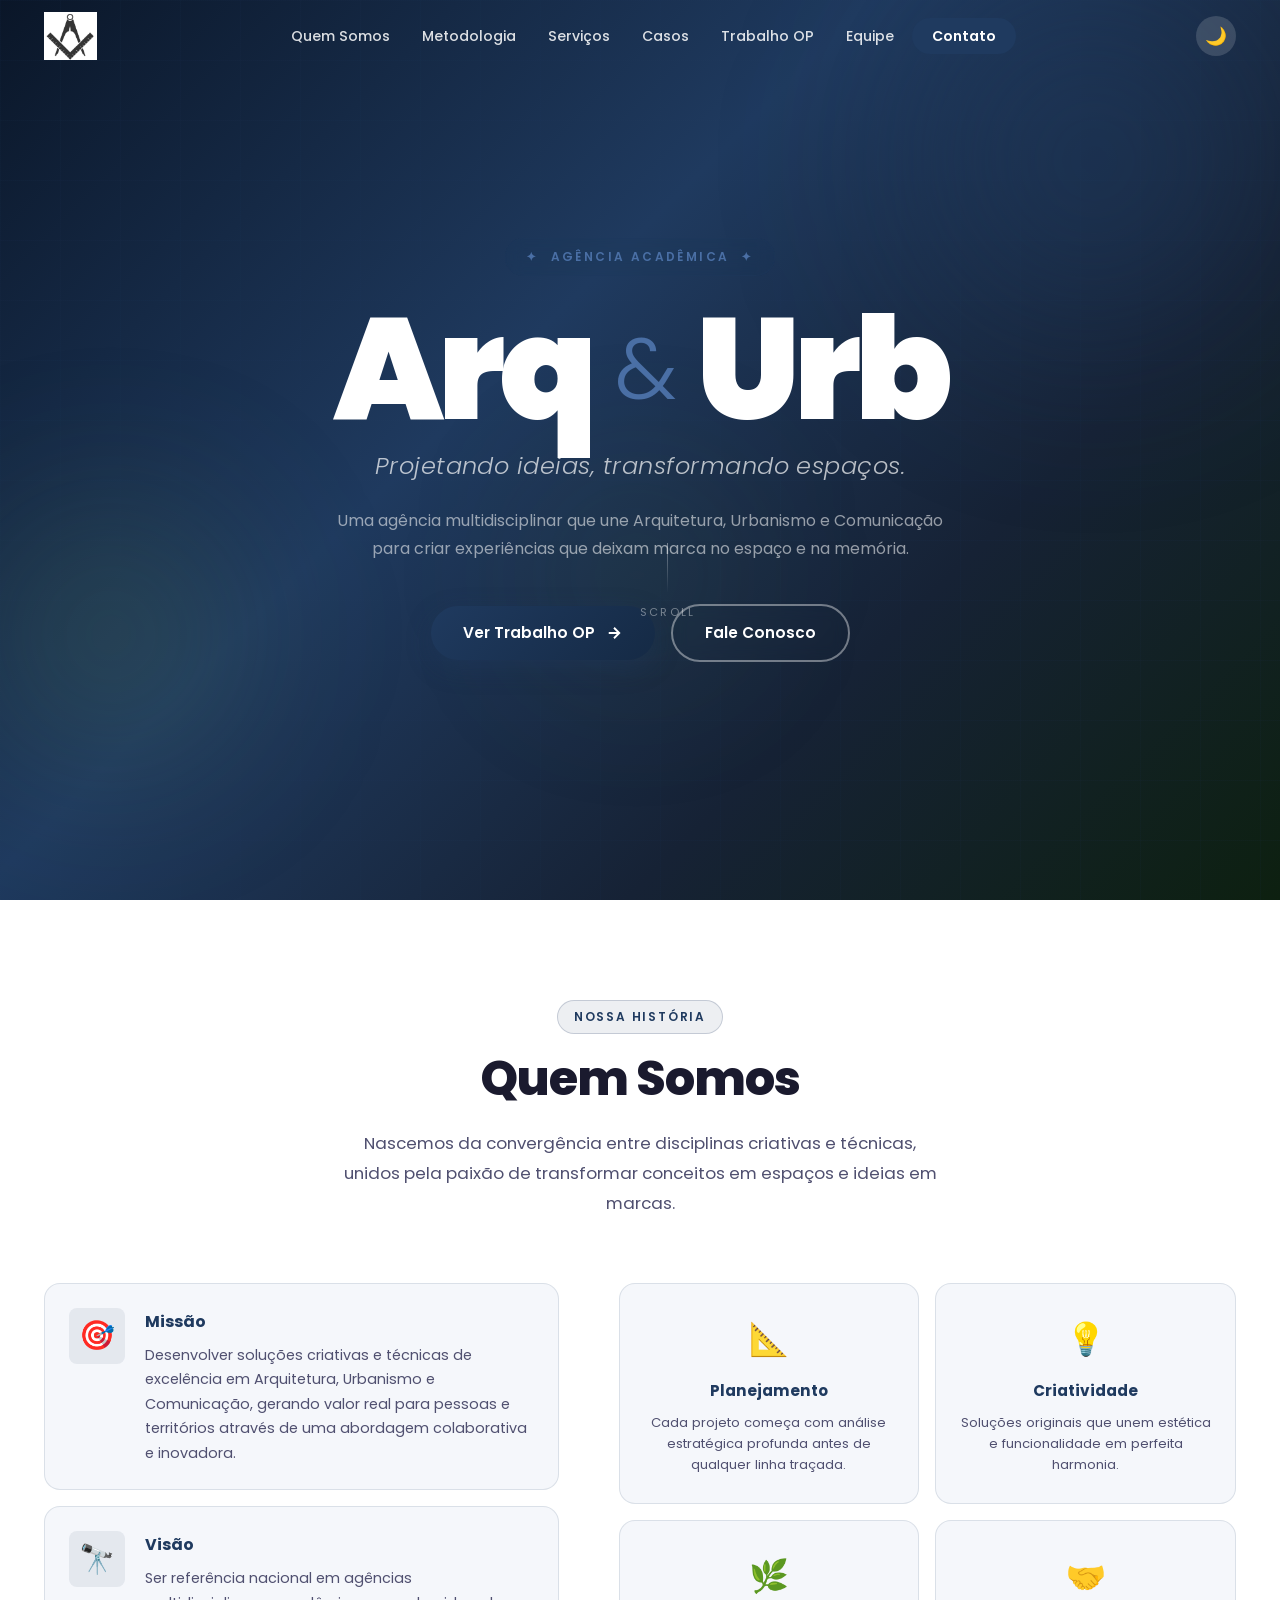
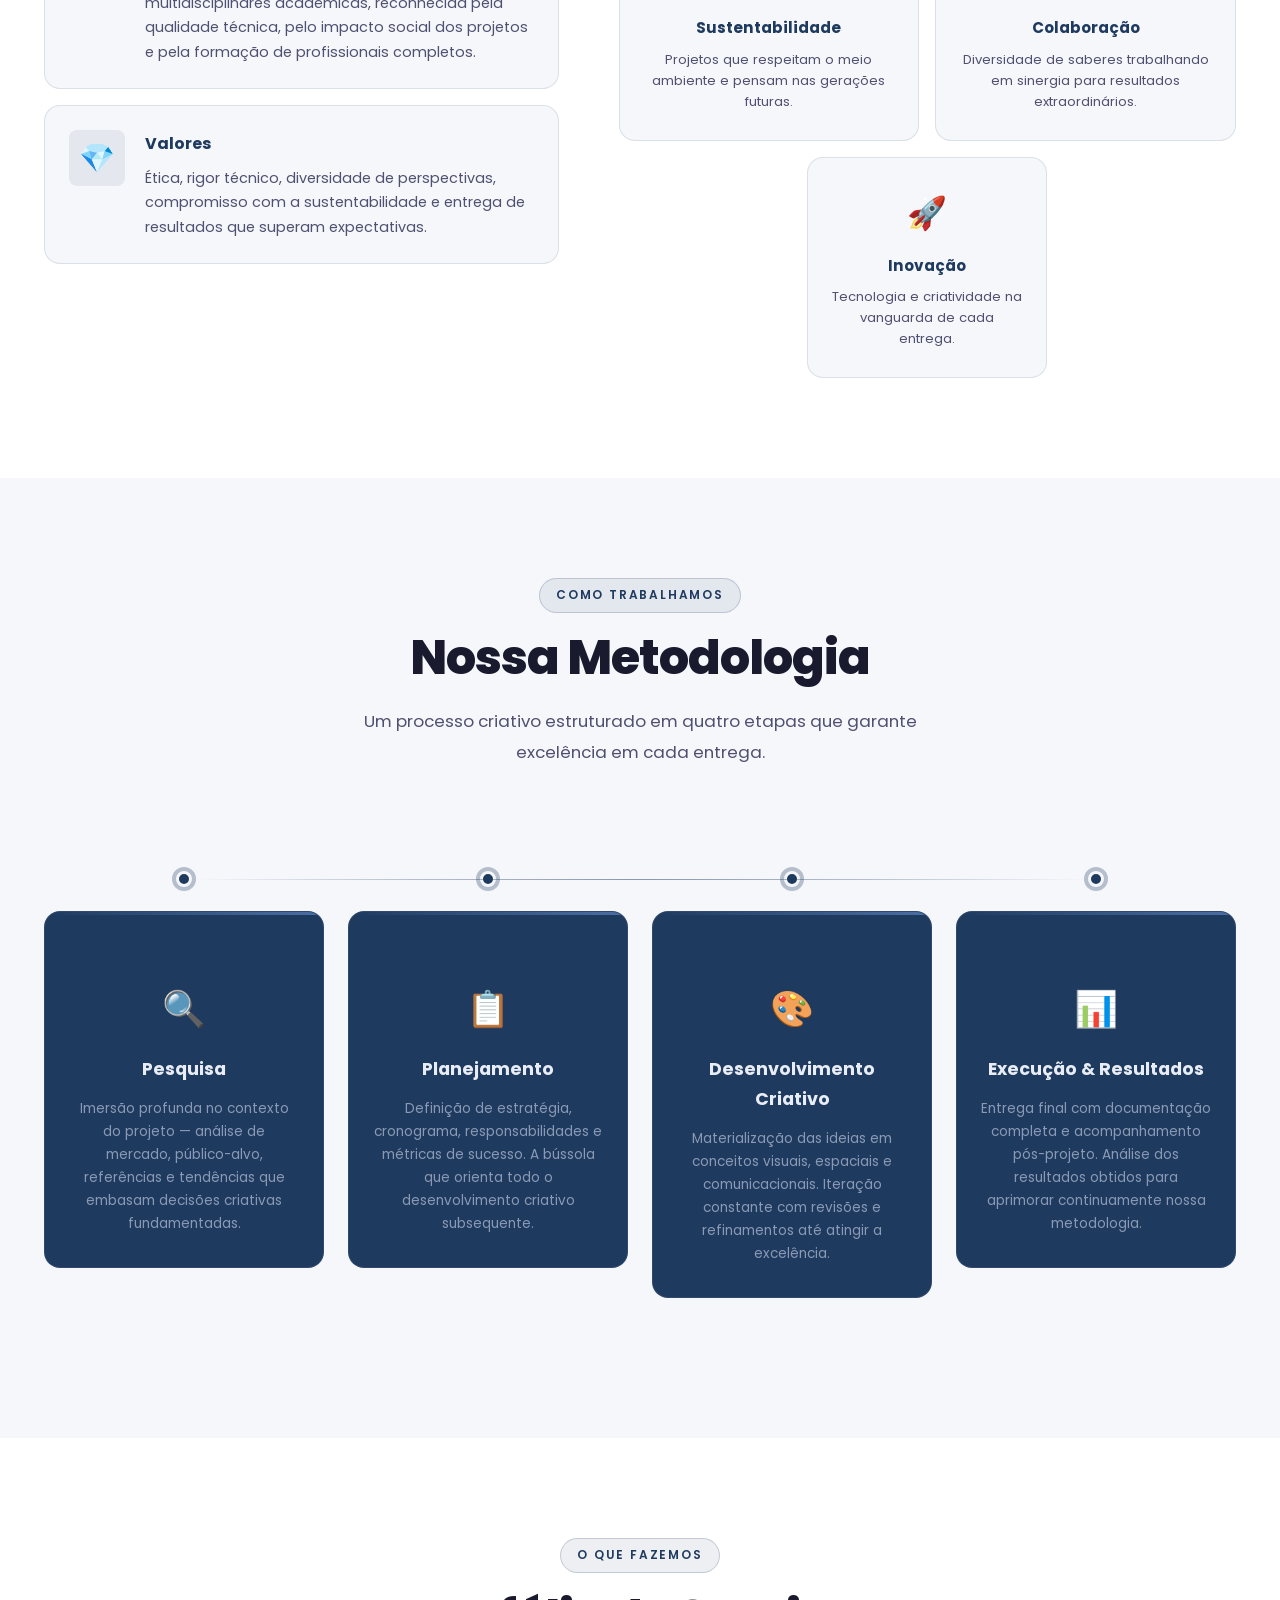
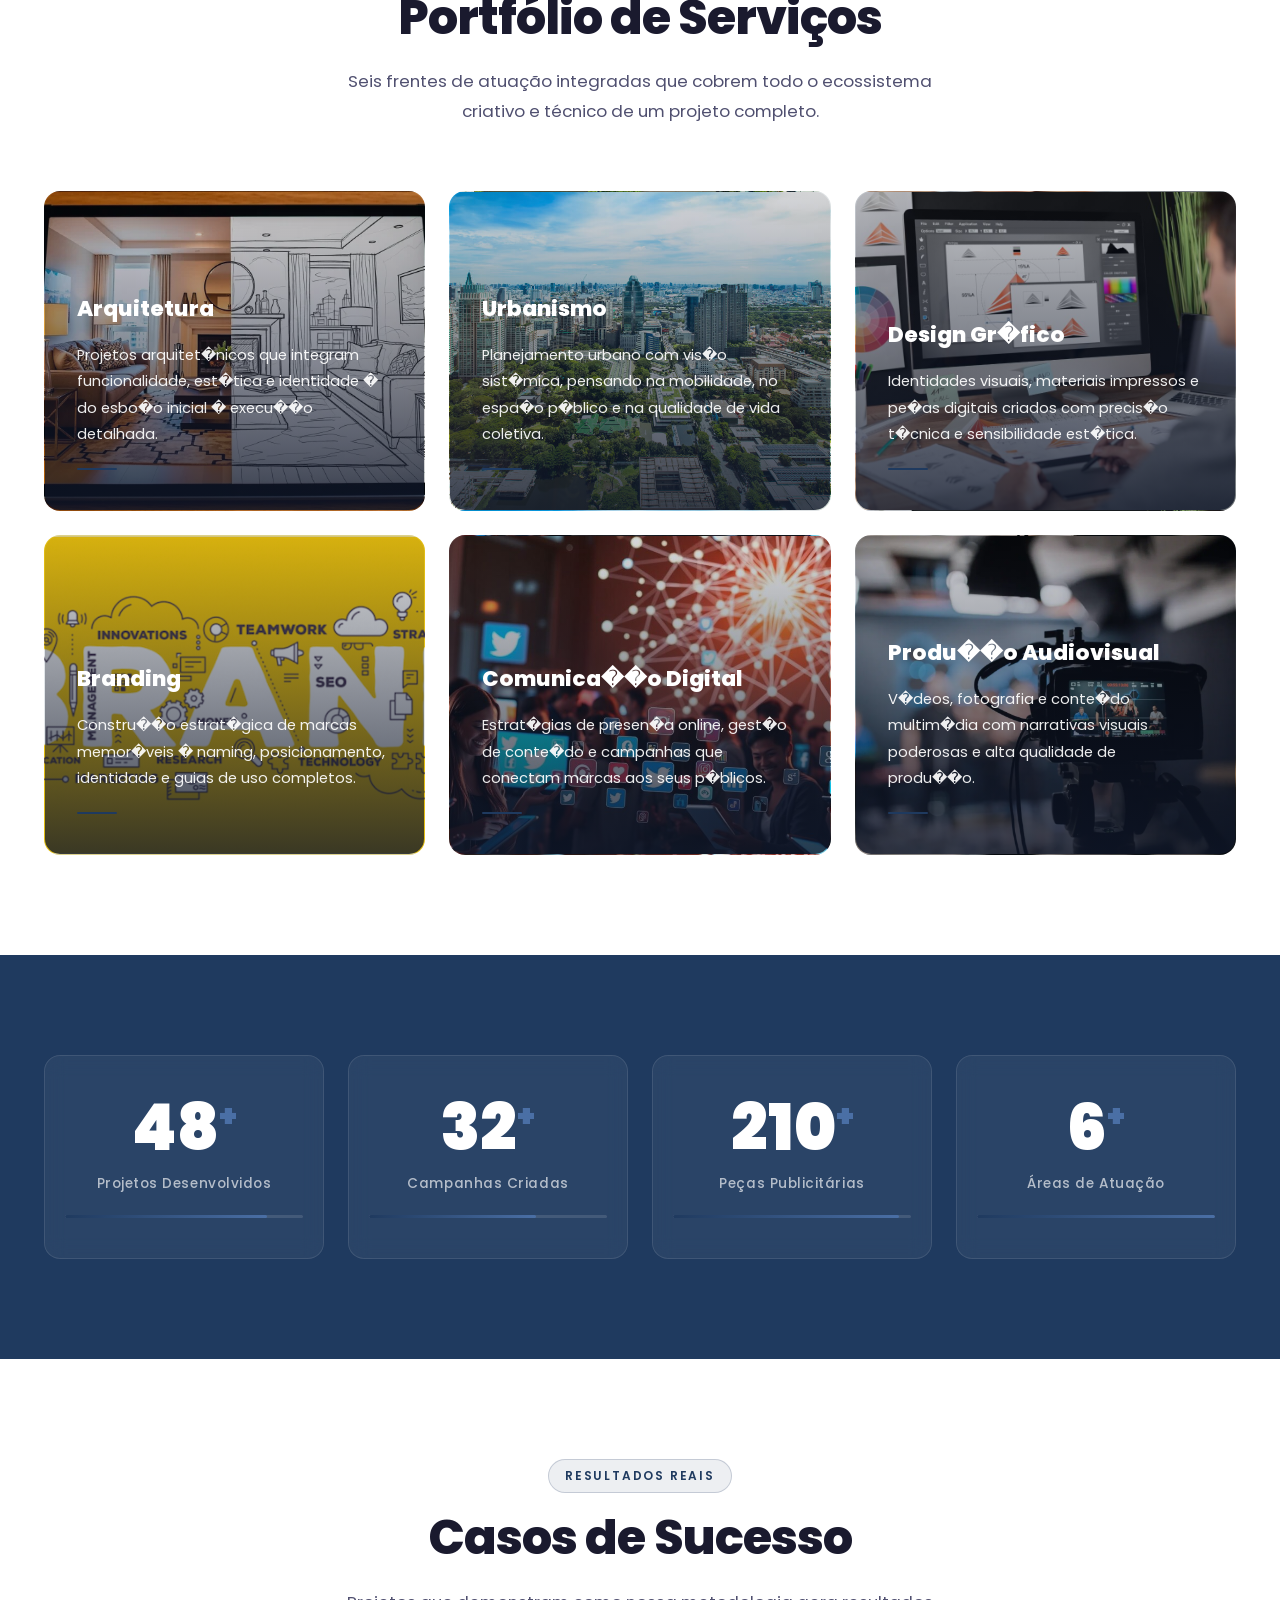
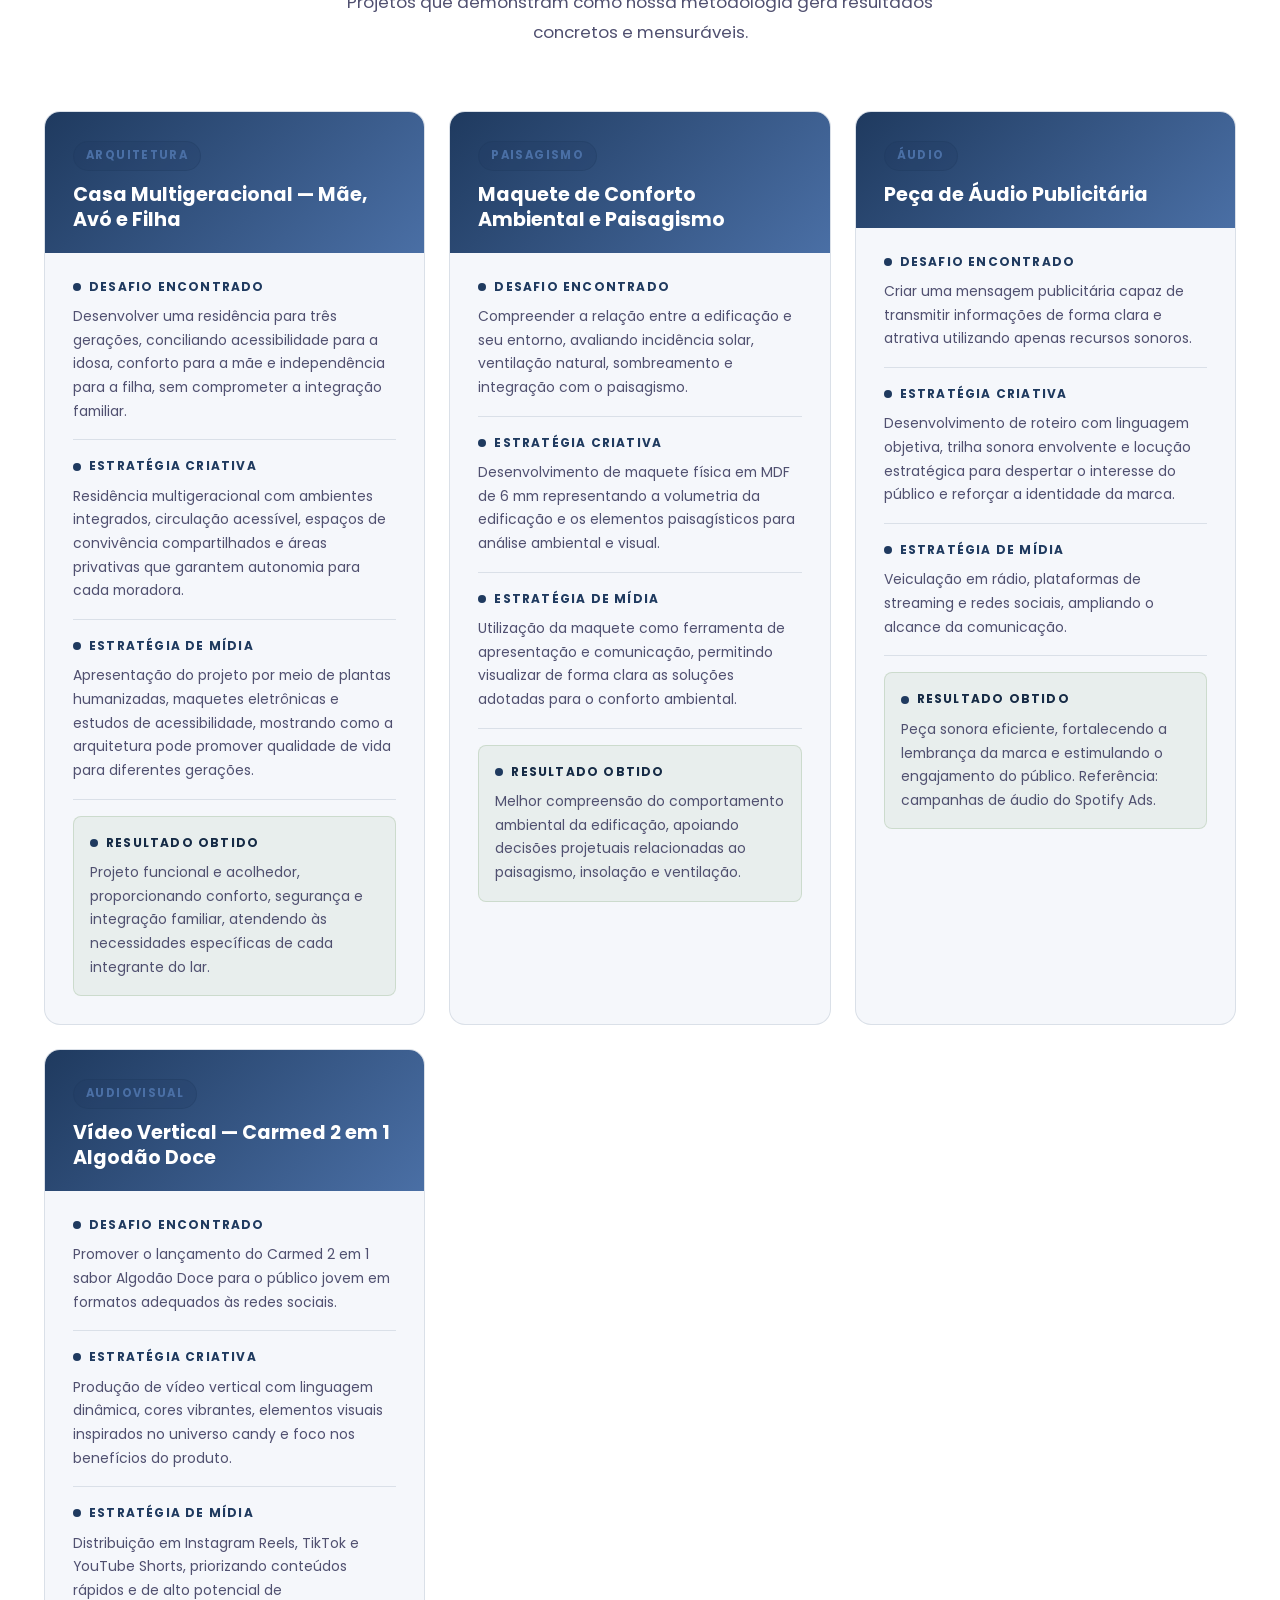
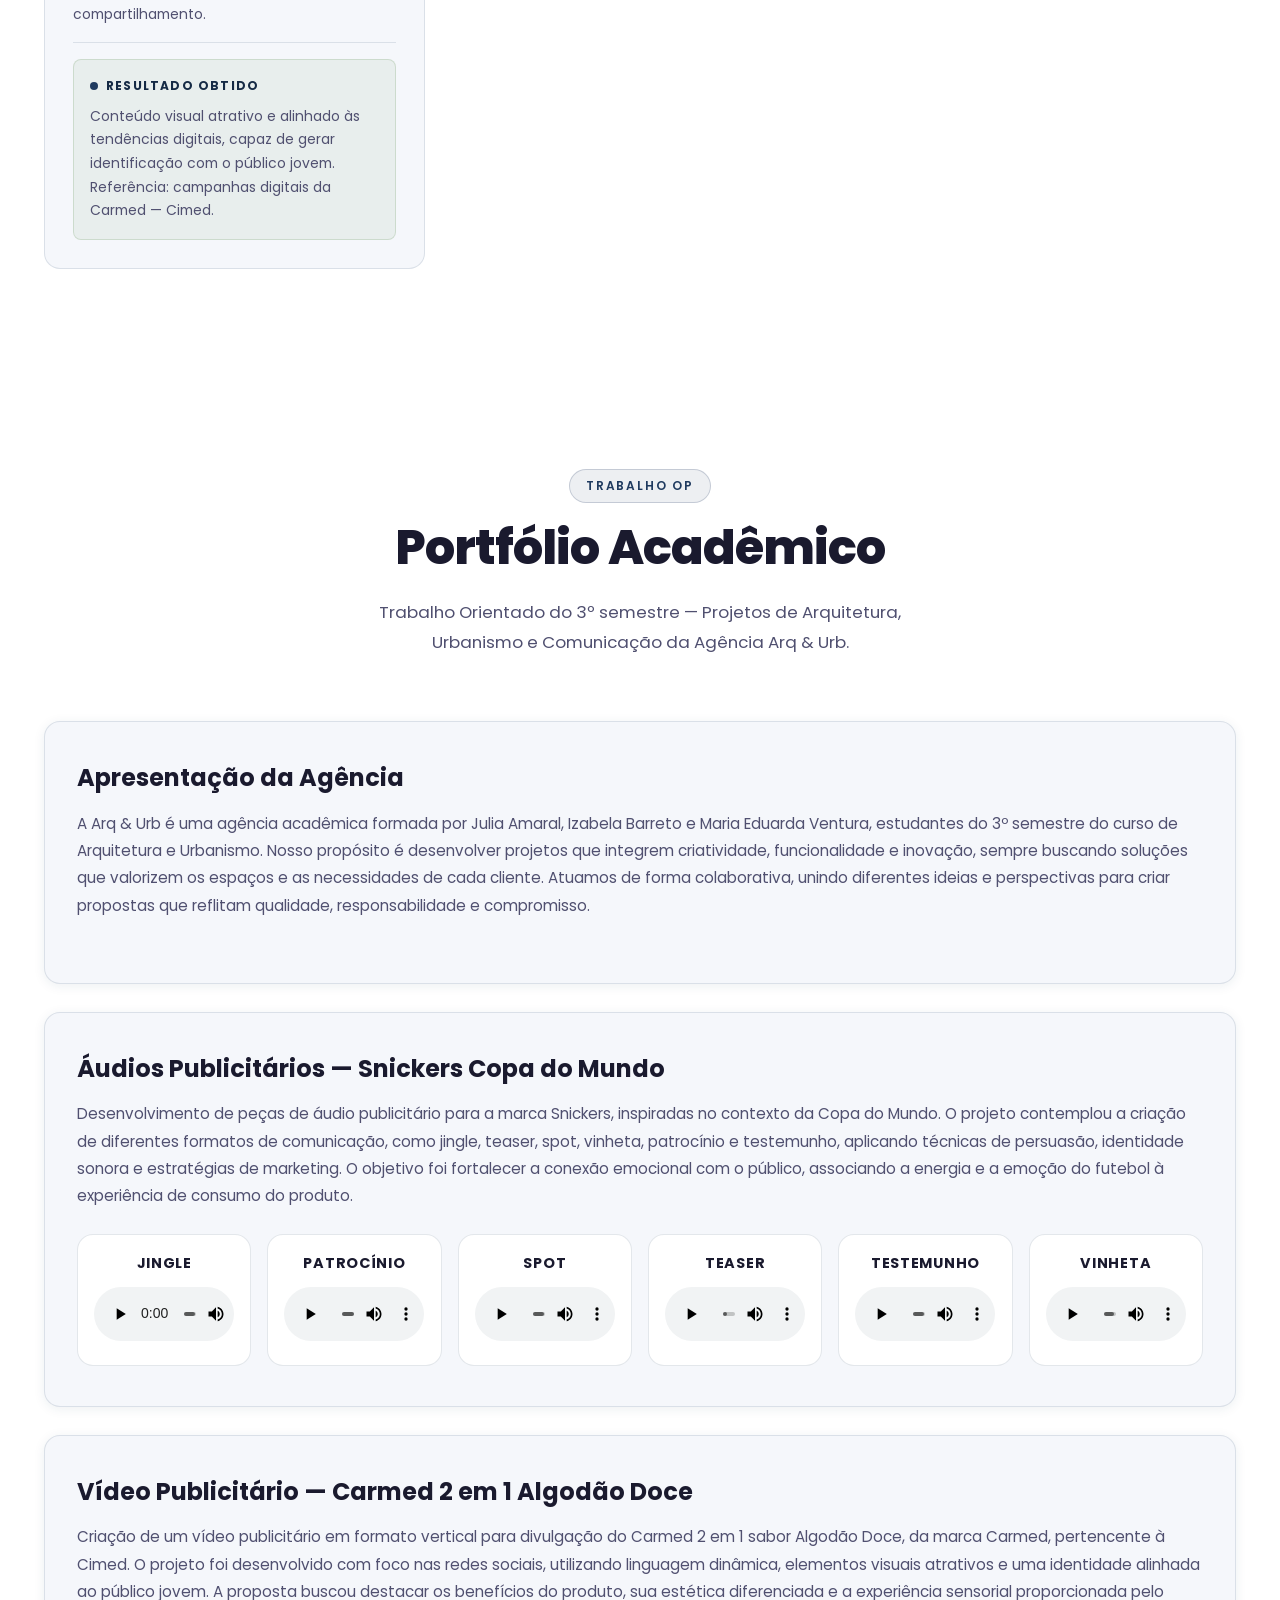
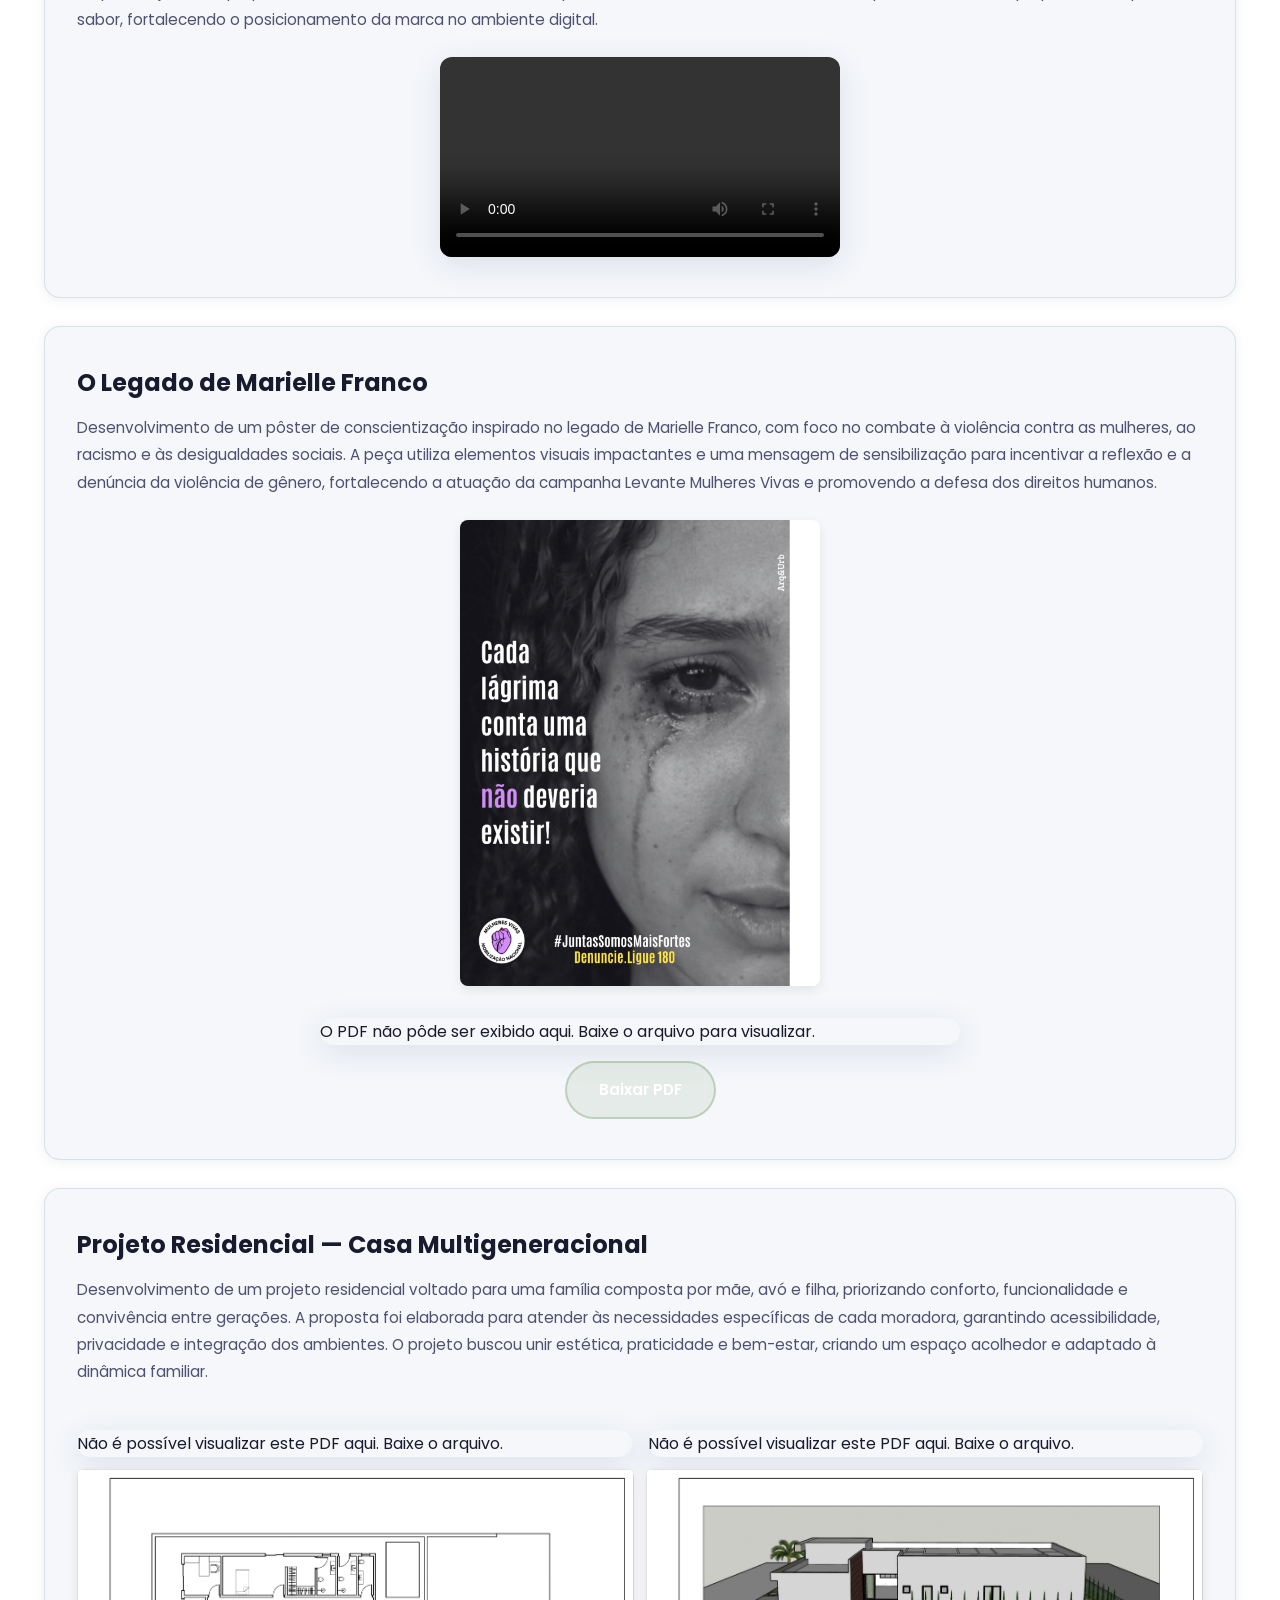
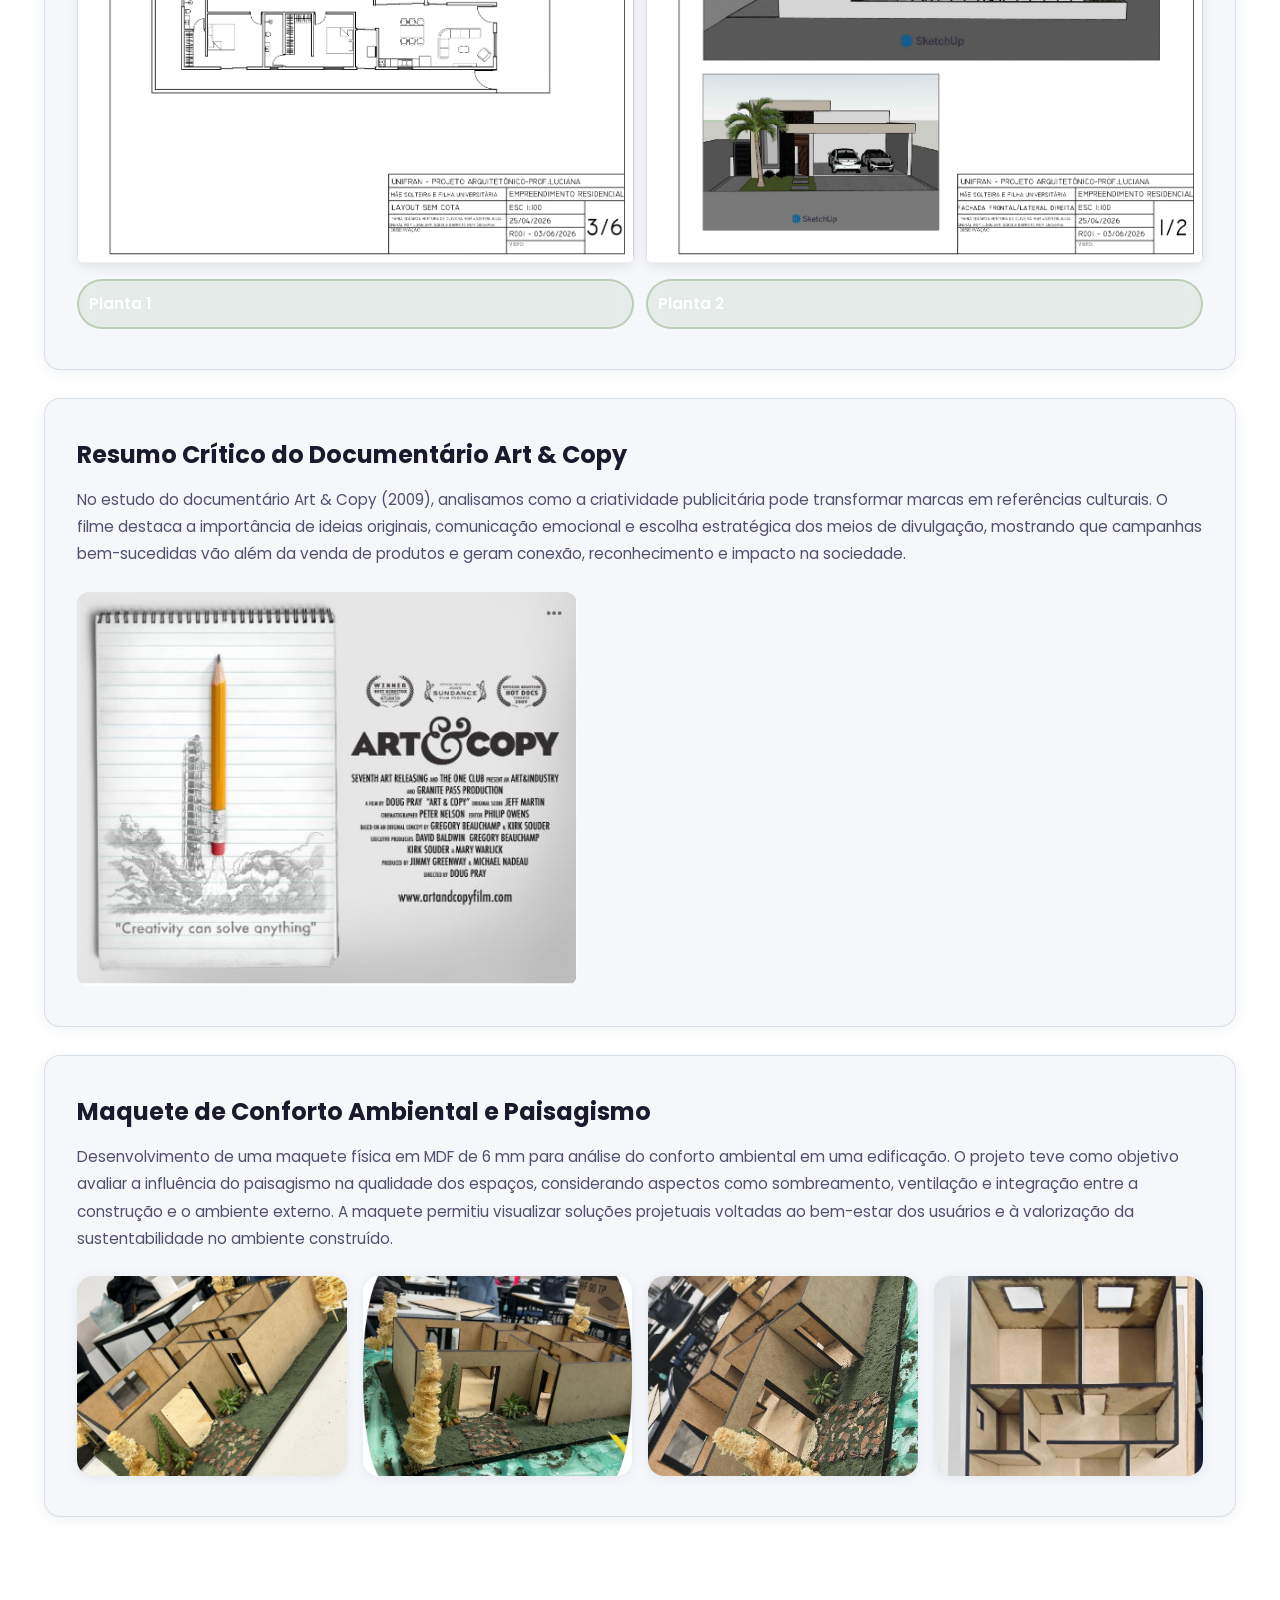
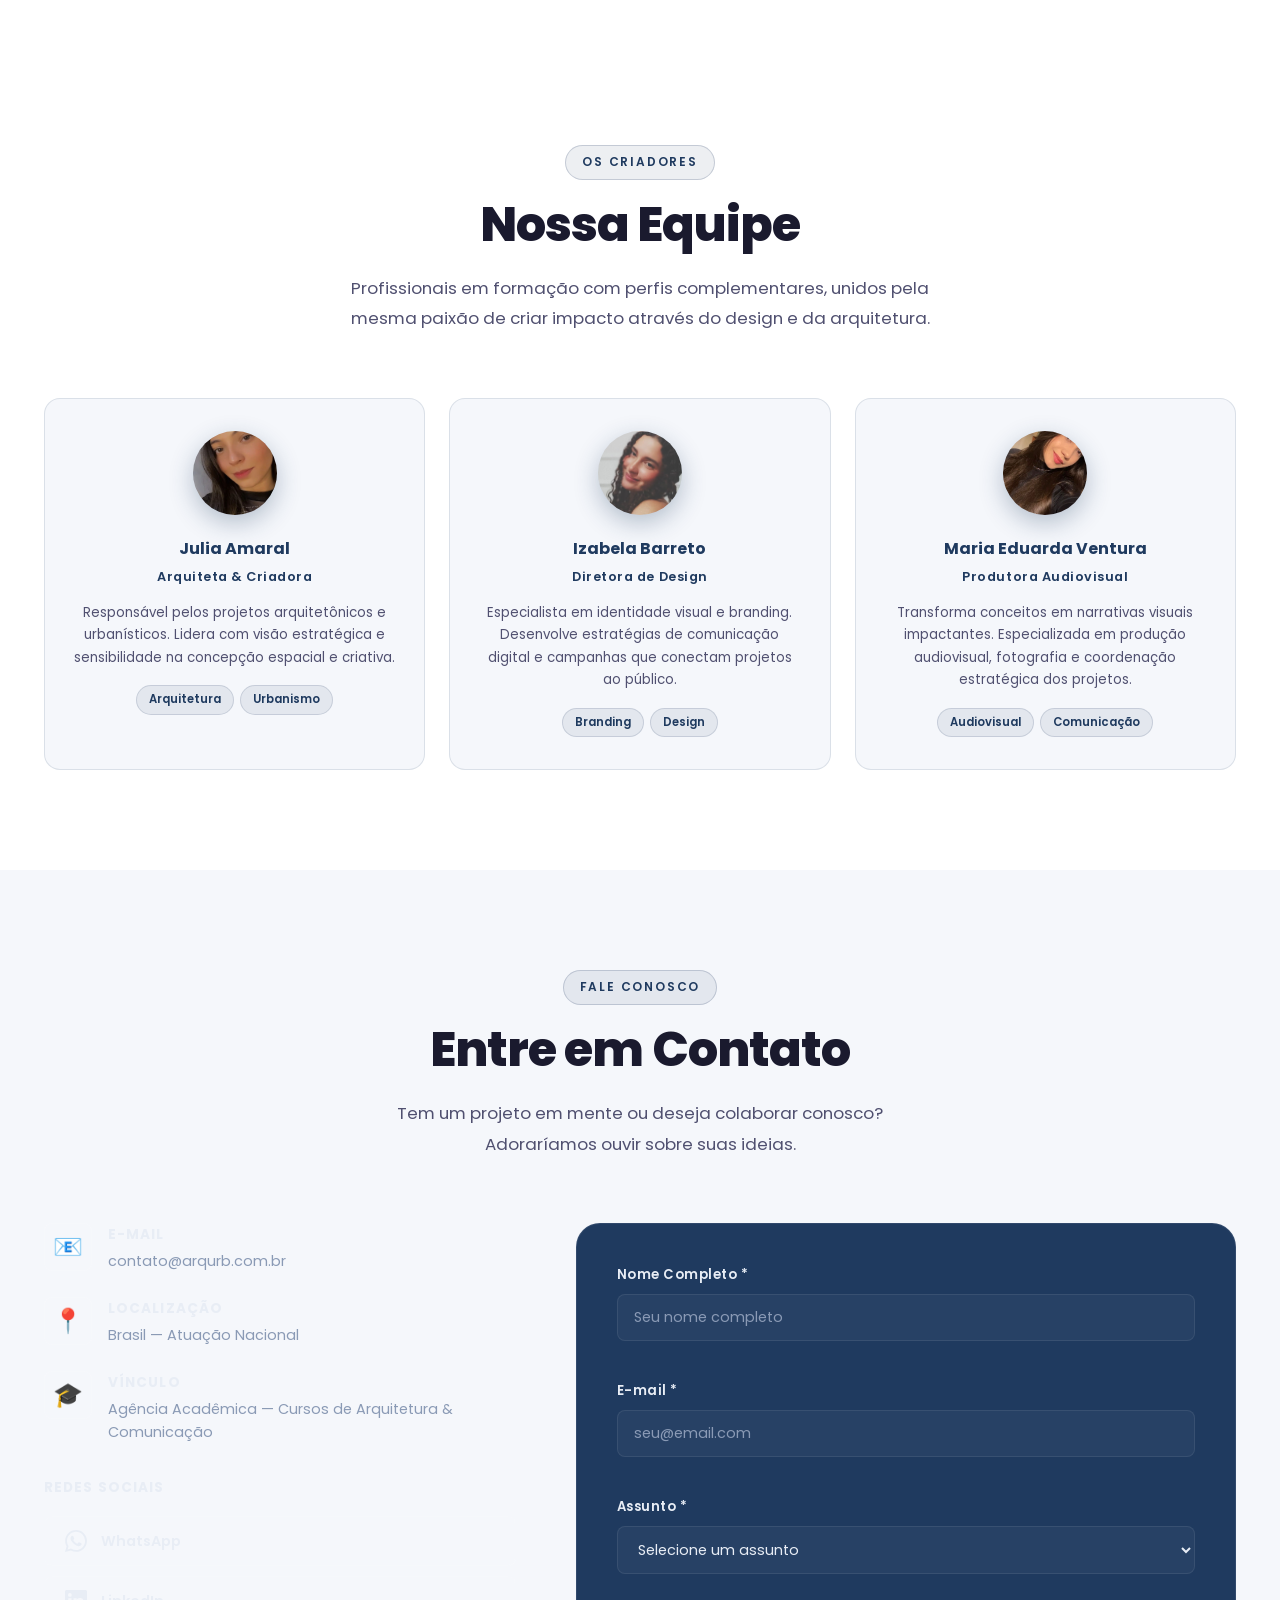
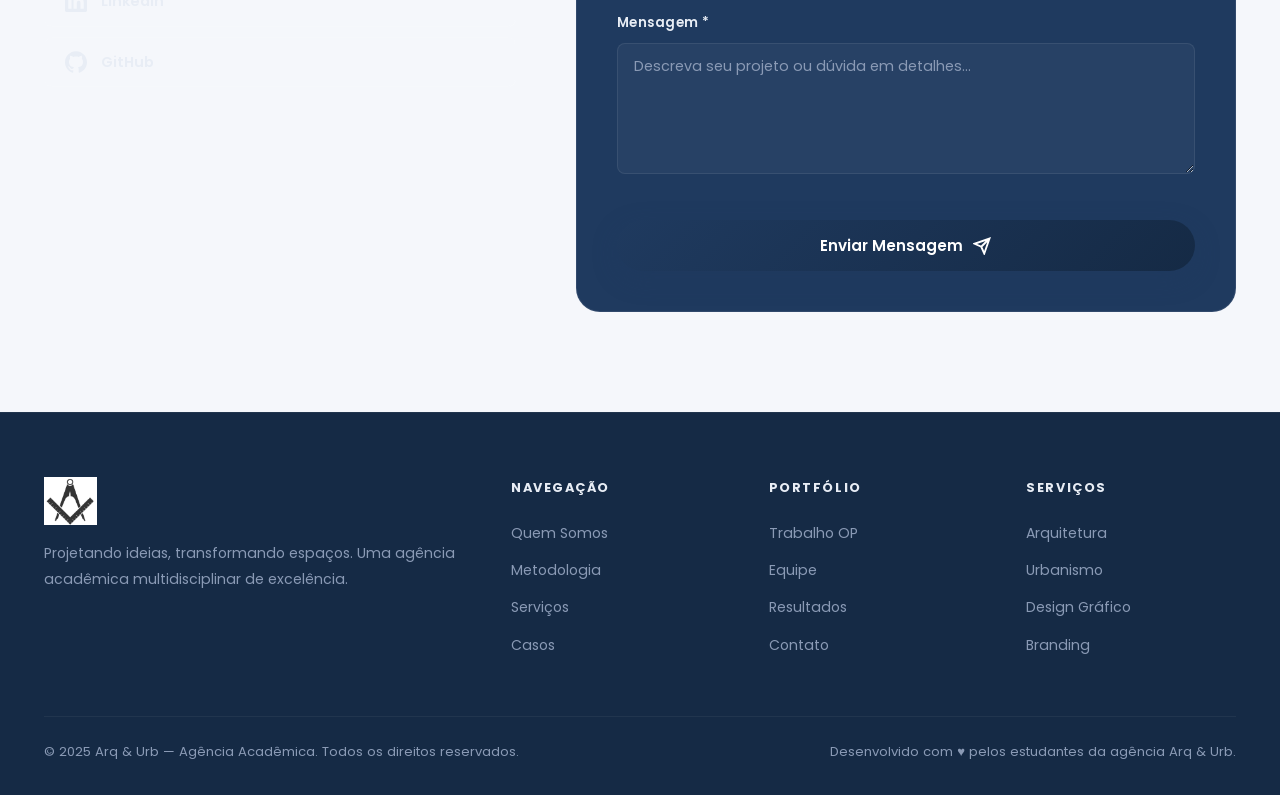
==== commit c7de5aa4: "Save Arq-Urb project as main repository" ====
--- a/index.html
+++ b/index.html
@@ -1,470 +1,792 @@
 <!DOCTYPE html>
 <html lang="pt-BR">
 <head>
-    <meta charset="UTF-8">
-    <meta name="viewport" content="width=device-width, initial-scale=1.0">
-    <meta name="description" content="BevStock - Sistema inteligente de controle de estoque de bebidas. Gerencie produtos, movimenta��es e relat�rios.">
-    <title>BevStock � Controle Inteligente de Estoque de Bebidas</title>
-    <link rel="preconnect" href="https://fonts.googleapis.com">
-    <link rel="preconnect" href="https://fonts.gstatic.com" crossorigin>
-    <link href="https://fonts.googleapis.com/css2?family=Inter:wght@300;400;500;600;700;800&display=swap" rel="stylesheet">
-    <link rel="stylesheet" href="https://cdnjs.cloudflare.com/ajax/libs/font-awesome/6.5.0/css/all.min.css">
-    <link rel="stylesheet" href="styles.css">
+  <meta charset="UTF-8" />
+  <meta http-equiv="Content-Type" content="text/html; charset=UTF-8" />
+  <meta name="viewport" content="width=device-width, initial-scale=1.0" />
+  <meta name="description" content="Arq & Urb – Agência acadêmica de Arquitetura, Urbanismo e Comunicação. Projetando ideias, transformando espaços." />
+  <meta name="keywords" content="arquitetura, urbanismo, design gráfico, branding, comunicação digital, produção audiovisual" />
+  <meta property="og:title" content="Arq & Urb | Projetando ideias, transformando espaços" />
+  <meta property="og:description" content="Plataforma digital da agência Arq & Urb – portfólio de projetos acadêmicos e institucionais." />
+  <meta property="og:type" content="website" />
+  <title>Arq & Urb | Projetando ideias, transformando espaços</title>
+  <link rel="preconnect" href="https://fonts.googleapis.com" />
+  <link rel="preconnect" href="https://fonts.gstatic.com" crossorigin />
+  <link href="https://fonts.googleapis.com/css2?family=Poppins:wght@300;400;500;600;700;800;900&display=swap" rel="stylesheet" />
+  <link rel="stylesheet" href="style.css" />
 </head>
 <body>
 
-    <!-- ==================== SIDEBAR ==================== -->
-    <aside class="sidebar" id="sidebar">
-        <div class="sidebar-header">
-            <div class="logo">
-                <i class="fa-solid fa-wine-bottle"></i>
-                <span class="logo-text">Bev<span class="accent">Stock</span></span>
-            </div>
-            <button class="sidebar-toggle" id="sidebar-toggle" title="Recolher menu">
-                <i class="fa-solid fa-angles-left"></i>
-            </button>
-        </div>
-
-        <nav class="sidebar-nav">
-            <a href="#" class="nav-item active" data-page="dashboard" id="nav-dashboard">
-                <i class="fa-solid fa-chart-pie"></i>
-                <span>Dashboard</span>
+  <!-- ========== NAVBAR ========== -->
+  <nav class="navbar" id="navbar" role="navigation" aria-label="Menu principal">
+    <div class="nav-container">
+      <a href="#home" class="nav-logo" aria-label="Arq & Urb - Página inicial">
+        <img src="trabalho-op/logo tipo arq e urb.jpeg" alt="Arq & Urb" style="max-height: 48px; width: auto; display: block;">
+      </a>
+      <ul class="nav-links" id="navLinks" role="list">
+        <li><a href="#sobre" class="nav-link">Quem Somos</a></li>
+        <li><a href="#metodologia" class="nav-link">Metodologia</a></li>
+        <li><a href="#servicos" class="nav-link">Serviços</a></li>
+        <li><a href="#cases" class="nav-link">Casos</a></li>
+        <li><a href="#midia" class="nav-link">Trabalho OP</a></li>
+        <li><a href="#equipe" class="nav-link">Equipe</a></li>
+        <li><a href="#contato" class="nav-link nav-cta">Contato</a></li>
+      </ul>
+      <div class="nav-actions">
+        <button class="dark-mode-toggle" id="darkModeToggle" aria-label="Alternar modo escuro" title="Modo Escuro">
+          <span class="toggle-icon" id="toggleIcon">🌙</span>
+        </button>
+        <button class="hamburger" id="hamburger" aria-label="Abrir menu" aria-expanded="false">
+          <span></span><span></span><span></span>
+        </button>
+      </div>
+    </div>
+  </nav>
+
+  <!-- ========== HERO ========== -->
+  <section class="hero" id="home" aria-label="Seção principal">
+    <div class="hero-bg">
+      <div class="hero-grid"></div>
+      <div class="hero-orb hero-orb-1"></div>
+      <div class="hero-orb hero-orb-2"></div>
+      <div class="hero-orb hero-orb-3"></div>
+    </div>
+    <div class="hero-content">
+      <div class="hero-badge reveal">
+        <span>✦</span> Agência Acadêmica <span>✦</span>
+      </div>
+      <h1 class="hero-title reveal">
+        <span class="title-line">Arq</span>
+        <span class="title-amp">&amp;</span>
+        <span class="title-line">Urb</span>
+      </h1>
+      <p class="hero-slogan reveal">Projetando ideias, transformando espaços.</p>
+      <p class="hero-desc reveal">
+        Uma agência multidisciplinar que une Arquitetura, Urbanismo e Comunicação<br />
+        para criar experiências que deixam marca no espaço e na memória.
+      </p>
+      <div class="hero-ctas reveal">
+        <a href="#midia" class="btn btn-primary" id="btnVerProjetos">
+          <span>Ver Trabalho OP</span>
+          <svg width="18" height="18" viewBox="0 0 24 24" fill="none" stroke="currentColor" stroke-width="2.5"><path d="M5 12h14M12 5l7 7-7 7"/></svg>
+        </a>
+        <a href="#contato" class="btn btn-outline" id="btnContato">
+          <span>Fale Conosco</span>
+        </a>
+      </div>
+      <div class="hero-scroll-indicator reveal">
+        <div class="scroll-line"></div>
+        <span>Scroll</span>
+      </div>
+    </div>
+  </section>
+
+  <!-- ========== QUEM SOMOS ========== -->
+  <section class="section" id="sobre" aria-label="Quem somos">
+    <div class="container">
+      <div class="section-header reveal">
+        <span class="section-tag">Nossa História</span>
+        <h2 class="section-title">Quem Somos</h2>
+        <p class="section-subtitle">
+          Nascemos da convergência entre disciplinas criativas e técnicas, unidos pela
+          paixão de transformar conceitos em espaços e ideias em marcas.
+        </p>
+      </div>
+
+      <div class="about-grid">
+        <div class="about-text reveal">
+          <div class="about-block">
+            <div class="about-block-icon">🎯</div>
+            <div>
+              <h3>Missão</h3>
+              <p>Desenvolver soluções criativas e técnicas de excelência em Arquitetura, Urbanismo e Comunicação, gerando valor real para pessoas e territórios através de uma abordagem colaborativa e inovadora.</p>
+            </div>
+          </div>
+          <div class="about-block">
+            <div class="about-block-icon">🔭</div>
+            <div>
+              <h3>Visão</h3>
+              <p>Ser referência nacional em agências multidisciplinares acadêmicas, reconhecida pela qualidade técnica, pelo impacto social dos projetos e pela formação de profissionais completos.</p>
+            </div>
+          </div>
+          <div class="about-block">
+            <div class="about-block-icon">💎</div>
+            <div>
+              <h3>Valores</h3>
+              <p>Ética, rigor técnico, diversidade de perspectivas, compromisso com a sustentabilidade e entrega de resultados que superam expectativas.</p>
+            </div>
+          </div>
+        </div>
+        <div class="pillars-grid reveal">
+          <div class="pillar-card">
+            <div class="pillar-icon">📐</div>
+            <h4>Planejamento</h4>
+            <p>Cada projeto começa com análise estratégica profunda antes de qualquer linha traçada.</p>
+          </div>
+          <div class="pillar-card">
+            <div class="pillar-icon">💡</div>
+            <h4>Criatividade</h4>
+            <p>Soluções originais que unem estética e funcionalidade em perfeita harmonia.</p>
+          </div>
+          <div class="pillar-card">
+            <div class="pillar-icon">🌿</div>
+            <h4>Sustentabilidade</h4>
+            <p>Projetos que respeitam o meio ambiente e pensam nas gerações futuras.</p>
+          </div>
+          <div class="pillar-card">
+            <div class="pillar-icon">🤝</div>
+            <h4>Colaboração</h4>
+            <p>Diversidade de saberes trabalhando em sinergia para resultados extraordinários.</p>
+          </div>
+          <div class="pillar-card pillar-center">
+            <div class="pillar-icon">🚀</div>
+            <h4>Inovação</h4>
+            <p>Tecnologia e criatividade na vanguarda de cada entrega.</p>
+          </div>
+        </div>
+      </div>
+    </div>
+  </section>
+
+  <!-- ========== METODOLOGIA ========== -->
+  <section class="section section-dark" id="metodologia" aria-label="Metodologia de trabalho">
+    <div class="container">
+      <div class="section-header reveal">
+        <span class="section-tag">Como Trabalhamos</span>
+        <h2 class="section-title">Nossa Metodologia</h2>
+        <p class="section-subtitle">
+          Um processo criativo estruturado em quatro etapas que garante excelência em cada entrega.
+        </p>
+      </div>
+      <div class="timeline">
+        <div class="timeline-line"></div>
+        <div class="timeline-step reveal" data-step="01">
+          <div class="step-dot"></div>
+          <div class="step-card">
+            <div class="step-number">01</div>
+            <div class="step-icon">🔍</div>
+            <h3>Pesquisa</h3>
+            <p>Imersão profunda no contexto do projeto — análise de mercado, público-alvo, referências e tendências que embasam decisões criativas fundamentadas.</p>
+          </div>
+        </div>
+        <div class="timeline-step reveal" data-step="02">
+          <div class="step-dot"></div>
+          <div class="step-card">
+            <div class="step-number">02</div>
+            <div class="step-icon">📋</div>
+            <h3>Planejamento</h3>
+            <p>Definição de estratégia, cronograma, responsabilidades e métricas de sucesso. A bússola que orienta todo o desenvolvimento criativo subsequente.</p>
+          </div>
+        </div>
+        <div class="timeline-step reveal" data-step="03">
+          <div class="step-dot"></div>
+          <div class="step-card">
+            <div class="step-number">03</div>
+            <div class="step-icon">🎨</div>
+            <h3>Desenvolvimento Criativo</h3>
+            <p>Materialização das ideias em conceitos visuais, espaciais e comunicacionais. Iteração constante com revisões e refinamentos até atingir a excelência.</p>
+          </div>
+        </div>
+        <div class="timeline-step reveal" data-step="04">
+          <div class="step-dot"></div>
+          <div class="step-card">
+            <div class="step-number">04</div>
+            <div class="step-icon">📊</div>
+            <h3>Execução & Resultados</h3>
+            <p>Entrega final com documentação completa e acompanhamento pós-projeto. Análise dos resultados obtidos para aprimorar continuamente nossa metodologia.</p>
+          </div>
+        </div>
+      </div>
+    </div>
+  </section>
+
+  <!-- ========== SERVIÇOS ========== -->
+  <section class="section" id="servicos" aria-label="Portfólio de serviços">
+    <div class="container">
+      <div class="section-header reveal">
+        <span class="section-tag">O Que Fazemos</span>
+        <h2 class="section-title">Portfólio de Serviços</h2>
+        <p class="section-subtitle">
+          Seis frentes de atuação integradas que cobrem todo o ecossistema criativo e técnico de um projeto completo.
+        </p>
+      </div>
+      <div class="services-grid">
+        <div class="service-card reveal" id="servArquitetura">
+          <div class="service-icon-wrap">
+            <div class="service-icon">🏛️</div>
+          </div>
+          <h3>Arquitetura</h3>
+          <p>Projetos arquitet�nicos que integram funcionalidade, est�tica e identidade � do esbo�o inicial � execu��o detalhada.</p>
+          <div class="service-line"></div>
+        </div>
+        <div class="service-card reveal" id="servUrbanismo">
+          <div class="service-icon-wrap">
+            <div class="service-icon">🌆</div>
+          </div>
+          <h3>Urbanismo</h3>
+          <p>Planejamento urbano com vis�o sist�mica, pensando na mobilidade, no espa�o p�blico e na qualidade de vida coletiva.</p>
+          <div class="service-line"></div>
+        </div>
+        <div class="service-card reveal" id="servDesign">
+          <div class="service-icon-wrap">
+            <div class="service-icon">✏️</div>
+          </div>
+          <h3>Design Gr�fico</h3>
+          <p>Identidades visuais, materiais impressos e pe�as digitais criados com precis�o t�cnica e sensibilidade est�tica.</p>
+          <div class="service-line"></div>
+        </div>
+        <div class="service-card reveal" id="servBranding">
+          <div class="service-icon-wrap">
+            <div class="service-icon">💼</div>
+          </div>
+          <h3>Branding</h3>
+          <p>Constru��o estrat�gica de marcas memor�veis � naming, posicionamento, identidade e guias de uso completos.</p>
+          <div class="service-line"></div>
+        </div>
+        <div class="service-card reveal" id="servDigital">
+          <div class="service-icon-wrap">
+            <div class="service-icon">📱</div>
+          </div>
+          <h3>Comunica��o Digital</h3>
+          <p>Estrat�gias de presen�a online, gest�o de conte�do e campanhas que conectam marcas aos seus p�blicos.</p>
+          <div class="service-line"></div>
+        </div>
+        <div class="service-card reveal" id="servAudiovisual">
+          <div class="service-icon-wrap">
+            <div class="service-icon">🎬</div>
+          </div>
+          <h3>Produ��o Audiovisual</h3>
+          <p>V�deos, fotografia e conte�do multim�dia com narrativas visuais poderosas e alta qualidade de produ��o.</p>
+          <div class="service-line"></div>
+        </div>
+      </div>
+    </div>
+  </section>
+
+  <!-- ========== INDICADORES ========== -->
+  <section class="section section-accent" id="indicadores" aria-label="Indicadores de resultado">
+    <div class="container">
+      <div class="stats-grid">
+        <div class="stat-card reveal" id="statProjetos">
+          <div class="stat-number" data-target="48">0</div>
+          <div class="stat-label">Projetos Desenvolvidos</div>
+          <div class="stat-bar"><div class="stat-bar-fill" style="width:85%"></div></div>
+        </div>
+        <div class="stat-card reveal" id="statCampanhas">
+          <div class="stat-number" data-target="32">0</div>
+          <div class="stat-label">Campanhas Criadas</div>
+          <div class="stat-bar"><div class="stat-bar-fill" style="width:70%"></div></div>
+        </div>
+        <div class="stat-card reveal" id="statPecas">
+          <div class="stat-number" data-target="210">0</div>
+          <div class="stat-label">Peças Publicitárias</div>
+          <div class="stat-bar"><div class="stat-bar-fill" style="width:95%"></div></div>
+        </div>
+        <div class="stat-card reveal" id="statAreas">
+          <div class="stat-number" data-target="6">0</div>
+          <div class="stat-label">Áreas de Atuação</div>
+          <div class="stat-bar"><div class="stat-bar-fill" style="width:100%"></div></div>
+        </div>
+      </div>
+    </div>
+  </section>
+
+  <!-- ========== CASES ========== -->
+  <section class="section" id="cases" aria-label="Casos de sucesso">
+    <div class="container">
+      <div class="section-header reveal">
+        <span class="section-tag">Resultados Reais</span>
+        <h2 class="section-title">Casos de Sucesso</h2>
+        <p class="section-subtitle">
+          Projetos que demonstram como nossa metodologia gera resultados concretos e mensuráveis.
+        </p>
+      </div>
+      <div class="cases-grid">
+
+        <!-- Case 1 -->
+        <div class="case-card reveal" id="case1">
+          <div class="case-header">
+            <div class="case-tag">Arquitetura</div>
+            <h3 class="case-title">Casa Multigeracional — Mãe, Avó e Filha</h3>
+          </div>
+          <div class="case-body">
+            <div class="case-item">
+              <div class="case-label">
+                <span class="case-dot"></span> Desafio Encontrado
+              </div>
+              <p>Desenvolver uma residência para três gerações, conciliando acessibilidade para a idosa, conforto para a mãe e independência para a filha, sem comprometer a integração familiar.</p>
+            </div>
+            <div class="case-item">
+              <div class="case-label">
+                <span class="case-dot"></span> Estratégia Criativa
+              </div>
+              <p>Residência multigeracional com ambientes integrados, circulação acessível, espaços de convivência compartilhados e áreas privativas que garantem autonomia para cada moradora.</p>
+            </div>
+            <div class="case-item">
+              <div class="case-label">
+                <span class="case-dot"></span> Estratégia de Mídia
+              </div>
+              <p>Apresentação do projeto por meio de plantas humanizadas, maquetes eletrônicas e estudos de acessibilidade, mostrando como a arquitetura pode promover qualidade de vida para diferentes gerações.</p>
+            </div>
+            <div class="case-result">
+              <div class="case-label">
+                <span class="case-dot case-dot-green"></span> Resultado Obtido
+              </div>
+              <p>Projeto funcional e acolhedor, proporcionando conforto, segurança e integração familiar, atendendo às necessidades específicas de cada integrante do lar.</p>
+            </div>
+          </div>
+        </div>
+
+        <!-- Case 2 -->
+        <div class="case-card reveal" id="case2">
+          <div class="case-header">
+            <div class="case-tag">Paisagismo</div>
+            <h3 class="case-title">Maquete de Conforto Ambiental e Paisagismo</h3>
+          </div>
+          <div class="case-body">
+            <div class="case-item">
+              <div class="case-label">
+                <span class="case-dot"></span> Desafio Encontrado
+              </div>
+              <p>Compreender a relação entre a edificação e seu entorno, avaliando incidência solar, ventilação natural, sombreamento e integração com o paisagismo.</p>
+            </div>
+            <div class="case-item">
+              <div class="case-label">
+                <span class="case-dot"></span> Estratégia Criativa
+              </div>
+              <p>Desenvolvimento de maquete física em MDF de 6 mm representando a volumetria da edificação e os elementos paisagísticos para análise ambiental e visual.</p>
+            </div>
+            <div class="case-item">
+              <div class="case-label">
+                <span class="case-dot"></span> Estratégia de Mídia
+              </div>
+              <p>Utilização da maquete como ferramenta de apresentação e comunicação, permitindo visualizar de forma clara as soluções adotadas para o conforto ambiental.</p>
+            </div>
+            <div class="case-result">
+              <div class="case-label">
+                <span class="case-dot case-dot-green"></span> Resultado Obtido
+              </div>
+              <p>Melhor compreensão do comportamento ambiental da edificação, apoiando decisões projetuais relacionadas ao paisagismo, insolação e ventilação.</p>
+            </div>
+          </div>
+        </div>
+
+        <!-- Case 3 -->
+        <div class="case-card reveal" id="case3">
+          <div class="case-header">
+            <div class="case-tag">Áudio</div>
+            <h3 class="case-title">Peça de Áudio Publicitária</h3>
+          </div>
+          <div class="case-body">
+            <div class="case-item">
+              <div class="case-label">
+                <span class="case-dot"></span> Desafio Encontrado
+              </div>
+              <p>Criar uma mensagem publicitária capaz de transmitir informações de forma clara e atrativa utilizando apenas recursos sonoros.</p>
+            </div>
+            <div class="case-item">
+              <div class="case-label">
+                <span class="case-dot"></span> Estratégia Criativa
+              </div>
+              <p>Desenvolvimento de roteiro com linguagem objetiva, trilha sonora envolvente e locução estratégica para despertar o interesse do público e reforçar a identidade da marca.</p>
+            </div>
+            <div class="case-item">
+              <div class="case-label">
+                <span class="case-dot"></span> Estratégia de Mídia
+              </div>
+              <p>Veiculação em rádio, plataformas de streaming e redes sociais, ampliando o alcance da comunicação.</p>
+            </div>
+            <div class="case-result">
+              <div class="case-label">
+                <span class="case-dot case-dot-green"></span> Resultado Obtido
+              </div>
+              <p>Peça sonora eficiente, fortalecendo a lembrança da marca e estimulando o engajamento do público. Referência: campanhas de áudio do Spotify Ads.</p>
+            </div>
+          </div>
+        </div>
+
+        <!-- Case 4 -->
+        <div class="case-card reveal" id="case4">
+          <div class="case-header">
+            <div class="case-tag">Audiovisual</div>
+            <h3 class="case-title">Vídeo Vertical — Carmed 2 em 1 Algodão Doce</h3>
+          </div>
+          <div class="case-body">
+            <div class="case-item">
+              <div class="case-label">
+                <span class="case-dot"></span> Desafio Encontrado
+              </div>
+              <p>Promover o lançamento do Carmed 2 em 1 sabor Algodão Doce para o público jovem em formatos adequados às redes sociais.</p>
+            </div>
+            <div class="case-item">
+              <div class="case-label">
+                <span class="case-dot"></span> Estratégia Criativa
+              </div>
+              <p>Produção de vídeo vertical com linguagem dinâmica, cores vibrantes, elementos visuais inspirados no universo candy e foco nos benefícios do produto.</p>
+            </div>
+            <div class="case-item">
+              <div class="case-label">
+                <span class="case-dot"></span> Estratégia de Mídia
+              </div>
+              <p>Distribuição em Instagram Reels, TikTok e YouTube Shorts, priorizando conteúdos rápidos e de alto potencial de compartilhamento.</p>
+            </div>
+            <div class="case-result">
+              <div class="case-label">
+                <span class="case-dot case-dot-green"></span> Resultado Obtido
+              </div>
+              <p>Conteúdo visual atrativo e alinhado às tendências digitais, capaz de gerar identificação com o público jovem. Referência: campanhas digitais da Carmed — Cimed.</p>
+            </div>
+          </div>
+        </div>
+
+      </div>
+    </div>
+  </section>
+
+  <!-- ========== TRABALHO OP ========== -->
+  <section class="section" id="midia" aria-label="Trabalho OP">
+    <div class="container">
+      <div class="section-header reveal">
+        <span class="section-tag">Trabalho OP</span>
+        <h2 class="section-title">Portfólio Acadêmico</h2>
+        <p class="section-subtitle">
+          Trabalho Orientado do 3º semestre — Projetos de Arquitetura, Urbanismo e Comunicação da Agência Arq & Urb.
+        </p>
+      </div>
+
+      <!-- APRESENTAÇÃO DA AGÊNCIA -->
+      <div class="project-section reveal">
+        <h3 class="project-section-title">Apresentação da Agência</h3>
+        <p class="project-section-text">
+          A Arq & Urb é uma agência acadêmica formada por Julia Amaral, Izabela Barreto e Maria Eduarda Ventura, estudantes do 3º semestre do curso de Arquitetura e Urbanismo. Nosso propósito é desenvolver projetos que integrem criatividade, funcionalidade e inovação, sempre buscando soluções que valorizem os espaços e as necessidades de cada cliente. Atuamos de forma colaborativa, unindo diferentes ideias e perspectivas para criar propostas que reflitam qualidade, responsabilidade e compromisso.
+        </p>
+      </div>
+
+      <!-- ÁUDIOS PUBLICITÁRIOS - SNICKERS -->
+      <div class="project-section reveal">
+        <h3 class="project-section-title">Áudios Publicitários — Snickers Copa do Mundo</h3>
+        <p class="project-section-text">
+          Desenvolvimento de peças de áudio publicitário para a marca Snickers, inspiradas no contexto da Copa do Mundo. O projeto contemplou a criação de diferentes formatos de comunicação, como jingle, teaser, spot, vinheta, patrocínio e testemunho, aplicando técnicas de persuasão, identidade sonora e estratégias de marketing. O objetivo foi fortalecer a conexão emocional com o público, associando a energia e a emoção do futebol à experiência de consumo do produto.
+        </p>
+        <div class="audio-grid">
+          <div class="audio-card">
+            <h4>Jingle</h4>
+            <audio controls src="trabalho-op/JINGLE.mp3"></audio>
+          </div>
+          <div class="audio-card">
+            <h4>Patrocínio</h4>
+            <audio controls src="trabalho-op/POATROCINIO.mp3"></audio>
+          </div>
+          <div class="audio-card">
+            <h4>Spot</h4>
+            <audio controls src="trabalho-op/SPOT.mp3"></audio>
+          </div>
+          <div class="audio-card">
+            <h4>Teaser</h4>
+            <audio controls src="trabalho-op/TEASER.mp3"></audio>
+          </div>
+          <div class="audio-card">
+            <h4>Testemunho</h4>
+            <audio controls src="trabalho-op/TESTEMUNHO.mp3"></audio>
+          </div>
+          <div class="audio-card">
+            <h4>Vinheta</h4>
+            <audio controls src="trabalho-op/VINHETA.mp3"></audio>
+          </div>
+        </div>
+      </div>
+
+      <!-- VÍDEO PUBLICITÁRIO - CARMED -->
+      <div class="project-section reveal">
+        <h3 class="project-section-title">Vídeo Publicitário — Carmed 2 em 1 Algodão Doce</h3>
+        <p class="project-section-text">
+          Criação de um vídeo publicitário em formato vertical para divulgação do Carmed 2 em 1 sabor Algodão Doce, da marca Carmed, pertencente à Cimed. O projeto foi desenvolvido com foco nas redes sociais, utilizando linguagem dinâmica, elementos visuais atrativos e uma identidade alinhada ao público jovem. A proposta buscou destacar os benefícios do produto, sua estética diferenciada e a experiência sensorial proporcionada pelo sabor, fortalecendo o posicionamento da marca no ambiente digital.
+        </p>
+        <div class="video-container">
+          <video controls playsinline preload="metadata" width="100%" style="max-width: 400px; border-radius: 12px;">
+            <source src="trabalho-op/carmed.mov" type="video/quicktime">
+            Seu navegador não suporta vídeo.
+          </video>
+        </div>
+      </div>
+
+      <!-- PROJETO GRÁFICO - MARIELLE FRANCO -->
+      <div class="project-section reveal">
+        <h3 class="project-section-title">O Legado de Marielle Franco</h3>
+        <p class="project-section-text">
+          Desenvolvimento de um pôster de conscientização inspirado no legado de Marielle Franco, com foco no combate à violência contra as mulheres, ao racismo e às desigualdades sociais. A peça utiliza elementos visuais impactantes e uma mensagem de sensibilização para incentivar a reflexão e a denúncia da violência de gênero, fortalecendo a atuação da campanha Levante Mulheres Vivas e promovendo a defesa dos direitos humanos.
+        </p>
+        <div class="single-image-container">
+          <div class="image-preview" style="max-width:360px; margin-bottom:12px;">
+            <a href="trabalho-op/Pôster Marielle Franco. Lutas e legado..pdf" target="_blank" rel="noopener">
+              <img src="trabalho-op/projetoMarielle Franco. Lutas e legado._page-0001.jpg" alt="Pôster Marielle" style="width:100%; border-radius:8px; box-shadow:0 4px 12px rgba(0,0,0,0.08);">
             </a>
-            <a href="#" class="nav-item" data-page="products" id="nav-products">
-                <i class="fa-solid fa-boxes-stacked"></i>
-                <span>Produtos</span>
-            </a>
-            <a href="#" class="nav-item" data-page="movements" id="nav-movements">
-                <i class="fa-solid fa-arrow-right-arrow-left"></i>
-                <span>Movimenta��es</span>
-            </a>
-            <a href="#" class="nav-item" data-page="categories" id="nav-categories">
-                <i class="fa-solid fa-tags"></i>
-                <span>Categorias</span>
-            </a>
-            <a href="#" class="nav-item" data-page="reports" id="nav-reports">
-                <i class="fa-solid fa-chart-bar"></i>
-                <span>Relat�rios</span>
-            </a>
-        </nav>
-
-        <div class="sidebar-footer">
-            <div class="user-info">
-                <div class="user-avatar"><i class="fa-solid fa-user-tie"></i></div>
-                <div class="user-details">
-                    <span class="user-name">Administrador</span>
-                    <span class="user-role">Gerente de Estoque</span>
-                </div>
-            </div>
-        </div>
-    </aside>
-
-    <!-- ==================== MAIN CONTENT ==================== -->
-    <main class="main-content" id="main-content">
-
-        <!-- Top Bar -->
-        <header class="top-bar">
-            <div class="top-bar-left">
-                <button class="mobile-menu-btn" id="mobile-menu-btn" title="Menu">
-                    <i class="fa-solid fa-bars"></i>
-                </button>
-                <div class="breadcrumb">
-                    <i class="fa-solid fa-house breadcrumb-home"></i>
-                    <span class="breadcrumb-sep">/</span>
-                    <span class="breadcrumb-page" id="breadcrumb-page">Dashboard</span>
-                </div>
-            </div>
-            <div class="top-bar-right">
-                <div class="search-box">
-                    <i class="fa-solid fa-magnifying-glass"></i>
-                    <input type="text" id="global-search" placeholder="Buscar produtos...">
-                </div>
-                <div class="top-bar-actions">
-                    <button class="action-btn notification-btn" id="notification-btn" title="Alertas de Estoque">
-                        <i class="fa-solid fa-bell"></i>
-                        <span class="notification-badge" id="notification-badge">0</span>
-                    </button>
-                    <div class="date-display">
-                        <i class="fa-regular fa-calendar"></i>
-                        <span id="current-date"></span>
-                    </div>
-                </div>
-            </div>
-        </header>
-
-        <!-- Notification Panel -->
-        <div class="notification-panel" id="notification-panel">
-            <div class="notification-header">
-                <h3><i class="fa-solid fa-triangle-exclamation"></i> Alertas de Estoque</h3>
-                <button class="btn-icon" id="close-notifications"><i class="fa-solid fa-xmark"></i></button>
-            </div>
-            <div class="notification-list" id="notification-list"></div>
-        </div>
-
-        <!-- Toast Container -->
-        <div class="toast-container" id="toast-container"></div>
-
-        <!-- ============ PAGE: DASHBOARD ============ -->
-        <section class="page active" id="page-dashboard">
-            <div class="kpi-grid">
-                <div class="kpi-card">
-                    <div class="kpi-icon" style="--kpi-color: #3b82f6"><i class="fa-solid fa-boxes-stacked"></i></div>
-                    <div class="kpi-info">
-                        <span class="kpi-label">Total de Produtos</span>
-                        <h2 class="kpi-value" id="kpi-total-products">0</h2>
-                    </div>
-                    <div class="kpi-sparkline blue"></div>
-                </div>
-                <div class="kpi-card">
-                    <div class="kpi-icon" style="--kpi-color: #10b981"><i class="fa-solid fa-coins"></i></div>
-                    <div class="kpi-info">
-                        <span class="kpi-label">Valor em Estoque</span>
-                        <h2 class="kpi-value" id="kpi-stock-value">R$ 0</h2>
-                    </div>
-                    <div class="kpi-sparkline green"></div>
-                </div>
-                <div class="kpi-card alert-card">
-                    <div class="kpi-icon" style="--kpi-color: #ef4444"><i class="fa-solid fa-triangle-exclamation"></i></div>
-                    <div class="kpi-info">
-                        <span class="kpi-label">Estoque Baixo</span>
-                        <h2 class="kpi-value" id="kpi-low-stock">0</h2>
-                    </div>
-                    <div class="kpi-sparkline red"></div>
-                </div>
-                <div class="kpi-card">
-                    <div class="kpi-icon" style="--kpi-color: #f59e0b"><i class="fa-solid fa-arrow-right-arrow-left"></i></div>
-                    <div class="kpi-info">
-                        <span class="kpi-label">Movimenta��es Hoje</span>
-                        <h2 class="kpi-value" id="kpi-movements-today">0</h2>
-                    </div>
-                    <div class="kpi-sparkline amber"></div>
-                </div>
-            </div>
-
-            <div class="dashboard-grid">
-                <div class="card card-lg">
-                    <div class="card-header">
-                        <h3><i class="fa-solid fa-clock-rotate-left"></i> Movimenta��es Recentes</h3>
-                        <a href="#" class="card-link" data-goto="movements">Ver todas <i class="fa-solid fa-arrow-right"></i></a>
-                    </div>
-                    <div class="card-body">
-                        <div class="table-responsive">
-                            <table class="data-table compact">
-                                <thead>
-                                    <tr>
-                                        <th>Produto</th>
-                                        <th>Tipo</th>
-                                        <th>Qtd</th>
-                                        <th>Data</th>
-                                    </tr>
-                                </thead>
-                                <tbody id="dashboard-movements-body">
-                                    <tr class="empty-row"><td colspan="4"><div class="empty-state-sm"><i class="fa-solid fa-inbox"></i> Nenhuma movimenta��o</div></td></tr>
-                                </tbody>
-                            </table>
-                        </div>
-                    </div>
-                </div>
-
-                <div class="card">
-                    <div class="card-header">
-                        <h3><i class="fa-solid fa-chart-pie"></i> Por Categoria</h3>
-                    </div>
-                    <div class="card-body">
-                        <div class="chart-bars" id="category-chart">
-                            <div class="chart-empty"><i class="fa-solid fa-chart-pie"></i><span>Cadastre produtos</span></div>
-                        </div>
-                    </div>
-                </div>
-
-                <div class="card">
-                    <div class="card-header">
-                        <h3><i class="fa-solid fa-triangle-exclamation"></i> Alertas</h3>
-                    </div>
-                    <div class="card-body">
-                        <div class="alert-list" id="dashboard-alerts">
-                            <div class="alert-empty"><i class="fa-solid fa-circle-check"></i><span>Estoque adequado</span></div>
-                        </div>
-                    </div>
-                </div>
-
-                <div class="card">
-                    <div class="card-header">
-                        <h3><i class="fa-solid fa-ranking-star"></i> Top 5 por Valor</h3>
-                    </div>
-                    <div class="card-body">
-                        <div class="top-products-list" id="top-products-list">
-                            <div class="chart-empty"><i class="fa-solid fa-ranking-star"></i><span>Cadastre produtos</span></div>
-                        </div>
-                    </div>
-                </div>
-            </div>
-        </section>
-
-        <!-- ============ PAGE: PRODUCTS ============ -->
-        <section class="page" id="page-products">
-            <div class="page-header">
-                <div class="page-header-left">
-                    <h2>Gerenciar Produtos</h2>
-                    <p class="page-subtitle">Cadastre, edite e controle suas bebidas</p>
-                </div>
-                <button class="btn btn-primary" id="btn-add-product">
-                    <i class="fa-solid fa-plus"></i> <span>Novo Produto</span>
-                </button>
-            </div>
-            <div class="filters-bar">
-                <div class="filter-search">
-                    <i class="fa-solid fa-magnifying-glass"></i>
-                    <input type="text" id="product-search" placeholder="Buscar por nome ou marca...">
-                </div>
-                <select id="product-filter-category" class="filter-select">
-                    <option value="">Todas Categorias</option>
-                </select>
-                <select id="product-filter-stock" class="filter-select">
-                    <option value="">Todos Status</option>
-                    <option value="ok">Estoque OK</option>
-                    <option value="low">Estoque Baixo</option>
-                    <option value="critical">Cr�tico</option>
-                    <option value="empty">Sem Estoque</option>
-                </select>
-            </div>
-            <div class="card">
-                <div class="card-body no-padding">
-                    <div class="table-responsive">
-                        <table class="data-table products-table">
-                            <thead>
-                                <tr>
-                                    <th>Produto</th>
-                                    <th>Categoria</th>
-                                    <th>Compra</th>
-                                    <th>Venda</th>
-                                    <th>Estoque</th>
-                                    <th>Status</th>
-                                    <th>A��es</th>
-                                </tr>
-                            </thead>
-                            <tbody id="products-table-body">
-                                <tr class="empty-row"><td colspan="7"><div class="empty-state"><i class="fa-solid fa-boxes-stacked"></i><h3>Nenhum produto cadastrado</h3><p>Clique em "Novo Produto" para come�ar</p></div></td></tr>
-                            </tbody>
-                        </table>
-                    </div>
-                </div>
-            </div>
-        </section>
-
-        <!-- ============ PAGE: MOVEMENTS ============ -->
-        <section class="page" id="page-movements">
-            <div class="page-header">
-                <div class="page-header-left">
-                    <h2>Movimenta��es de Estoque</h2>
-                    <p class="page-subtitle">Registre entradas e sa�das</p>
-                </div>
-                <div class="page-header-actions">
-                    <button class="btn btn-success" id="btn-new-entry">
-                        <i class="fa-solid fa-arrow-down"></i> <span>Entrada</span>
-                    </button>
-                    <button class="btn btn-danger" id="btn-new-exit">
-                        <i class="fa-solid fa-arrow-up"></i> <span>Sa�da</span>
-                    </button>
-                </div>
-            </div>
-            <div class="filters-bar">
-                <div class="filter-search">
-                    <i class="fa-solid fa-magnifying-glass"></i>
-                    <input type="text" id="movement-search" placeholder="Buscar movimenta��o...">
-                </div>
-                <select id="movement-filter-type" class="filter-select">
-                    <option value="">Todos</option>
-                    <option value="entry">Entradas</option>
-                    <option value="exit">Sa�das</option>
-                </select>
-                <input type="date" id="movement-date-start" class="filter-date" title="Data in�cio">
-                <input type="date" id="movement-date-end" class="filter-date" title="Data fim">
-            </div>
-            <div class="card">
-                <div class="card-body no-padding">
-                    <div class="table-responsive">
-                        <table class="data-table">
-                            <thead>
-                                <tr>
-                                    <th>Data/Hora</th>
-                                    <th>Produto</th>
-                                    <th>Tipo</th>
-                                    <th>Qtd</th>
-                                    <th>Motivo</th>
-                                    <th>Obs</th>
-                                </tr>
-                            </thead>
-                            <tbody id="movements-table-body">
-                                <tr class="empty-row"><td colspan="6"><div class="empty-state"><i class="fa-solid fa-arrow-right-arrow-left"></i><h3>Nenhuma movimenta��o</h3><p>Registre entradas ou sa�das</p></div></td></tr>
-                            </tbody>
-                        </table>
-                    </div>
-                </div>
-            </div>
-        </section>
-
-        <!-- ============ PAGE: CATEGORIES ============ -->
-        <section class="page" id="page-categories">
-            <div class="page-header">
-                <div class="page-header-left">
-                    <h2>Categorias de Bebidas</h2>
-                    <p class="page-subtitle">Organize seus produtos por tipo</p>
-                </div>
-                <button class="btn btn-primary" id="btn-add-category">
-                    <i class="fa-solid fa-plus"></i> <span>Nova Categoria</span>
-                </button>
-            </div>
-            <div class="categories-grid" id="categories-grid"></div>
-        </section>
-
-        <!-- ============ PAGE: REPORTS ============ -->
-        <section class="page" id="page-reports">
-            <div class="page-header">
-                <div class="page-header-left">
-                    <h2>Relat�rios</h2>
-                    <p class="page-subtitle">An�lise completa do estoque</p>
-                </div>
-                <button class="btn btn-secondary" id="btn-export-csv">
-                    <i class="fa-solid fa-file-csv"></i> <span>Exportar CSV</span>
-                </button>
-            </div>
-            <div class="reports-grid">
-                <div class="card report-card">
-                    <div class="card-header"><h3><i class="fa-solid fa-chart-bar"></i> Valor por Categoria</h3></div>
-                    <div class="card-body"><div class="horizontal-chart" id="report-value-chart"></div></div>
-                </div>
-                <div class="card report-card">
-                    <div class="card-header"><h3><i class="fa-solid fa-chart-line"></i> Movimenta��es (7 dias)</h3></div>
-                    <div class="card-body"><div class="week-chart" id="report-week-chart"></div></div>
-                </div>
-                <div class="card report-card full-width">
-                    <div class="card-header"><h3><i class="fa-solid fa-triangle-exclamation"></i> Relat�rio Estoque Baixo</h3></div>
-                    <div class="card-body no-padding">
-                        <div class="table-responsive">
-                            <table class="data-table">
-                                <thead><tr><th>Produto</th><th>Categoria</th><th>Atual</th><th>M�nimo</th><th>Status</th><th>A��o</th></tr></thead>
-                                <tbody id="report-low-stock-body"></tbody>
-                            </table>
-                        </div>
-                    </div>
-                </div>
-                <div class="card report-card">
-                    <div class="card-header"><h3><i class="fa-solid fa-fire"></i> Mais Movimentados</h3></div>
-                    <div class="card-body"><div class="most-moved-list" id="report-most-moved"></div></div>
-                </div>
-                <div class="card report-card">
-                    <div class="card-header"><h3><i class="fa-solid fa-clipboard-list"></i> Resumo Geral</h3></div>
-                    <div class="card-body"><div class="summary-stats" id="report-summary-stats"></div></div>
-                </div>
-            </div>
-        </section>
-
-    </main>
-
-    <!-- ==================== MODALS ==================== -->
-
-    <!-- Product Modal -->
-    <div class="modal-overlay" id="product-modal">
-        <div class="modal">
-            <div class="modal-header">
-                <h3 id="product-modal-title"><i class="fa-solid fa-wine-bottle"></i> Novo Produto</h3>
-                <button class="btn-icon modal-close-btn" data-modal="product-modal"><i class="fa-solid fa-xmark"></i></button>
-            </div>
-            <form id="product-form" class="modal-form">
-                <input type="hidden" id="product-id">
-                <div class="form-row">
-                    <div class="form-group"><label for="product-name">Nome *</label><input type="text" id="product-name" required placeholder="Ex: Cerveja IPA Artesanal"></div>
-                    <div class="form-group"><label for="product-brand">Marca</label><input type="text" id="product-brand" placeholder="Ex: Brahma, Absolut"></div>
-                </div>
-                <div class="form-row">
-                    <div class="form-group"><label for="product-category">Categoria *</label><select id="product-category" required></select></div>
-                    <div class="form-group"><label for="product-volume">Volume *</label><input type="text" id="product-volume" required placeholder="Ex: 350ml, 1L"></div>
-                </div>
-                <div class="form-row three-cols">
-                    <div class="form-group"><label for="product-purchase-price">Pre�o Compra (R$) *</label><input type="number" id="product-purchase-price" required min="0" step="0.01" placeholder="0.00"></div>
-                    <div class="form-group"><label for="product-sale-price">Pre�o Venda (R$) *</label><input type="number" id="product-sale-price" required min="0" step="0.01" placeholder="0.00"></div>
-                    <div class="form-group"><label for="product-min-stock">Estoque M�n. *</label><input type="number" id="product-min-stock" required min="0" placeholder="5"></div>
-                </div>
-                <div class="form-row">
-                    <div class="form-group"><label for="product-quantity">Qtd Inicial</label><input type="number" id="product-quantity" min="0" placeholder="0" value="0"></div>
-                    <div class="form-group"><label for="product-supplier">Fornecedor</label><input type="text" id="product-supplier" placeholder="Nome do fornecedor"></div>
-                </div>                <div class="form-row">
-                    <div class="form-group"><label for="product-sku">SKU</label><input type="text" id="product-sku" placeholder="Ex: CERV-BRAHM-350-2024"></div>
-                    <div class="form-group"><label for="product-expiry-date">Data Validade</label><input type="date" id="product-expiry-date"></div>
-                </div>                <div class="form-group"><label for="product-description">Descri��o</label><textarea id="product-description" rows="2" placeholder="Descri��o do produto..."></textarea></div>
-                <div class="modal-actions">
-                    <button type="button" class="btn btn-secondary modal-cancel" data-modal="product-modal">Cancelar</button>
-                    <button type="submit" class="btn btn-primary"><i class="fa-solid fa-floppy-disk"></i> Salvar</button>
-                </div>
-            </form>
-        </div>
-    </div>
-
-    <!-- Movement Modal -->
-    <div class="modal-overlay" id="movement-modal">
-        <div class="modal">
-            <div class="modal-header" id="movement-modal-header">
-                <h3 id="movement-modal-title"><i class="fa-solid fa-arrow-down"></i> Nova Entrada</h3>
-                <button class="btn-icon modal-close-btn" data-modal="movement-modal"><i class="fa-solid fa-xmark"></i></button>
-            </div>
-            <form id="movement-form" class="modal-form">
-                <input type="hidden" id="movement-type" value="entry">
-                <div class="form-group"><label for="movement-product">Produto *</label><select id="movement-product" required></select></div>
-                <div class="form-row">
-                    <div class="form-group"><label for="movement-quantity">Quantidade *</label><input type="number" id="movement-quantity" required min="1" placeholder="0"></div>
-                    <div class="form-group"><label for="movement-reason">Motivo *</label><select id="movement-reason" required></select></div>
-                </div>
-                <div class="form-group"><label for="movement-notes">Observa��es</label><textarea id="movement-notes" rows="2" placeholder="Notas adicionais..."></textarea></div>
-                <div class="modal-actions">
-                    <button type="button" class="btn btn-secondary modal-cancel" data-modal="movement-modal">Cancelar</button>
-                    <button type="submit" class="btn btn-primary" id="submit-movement-btn"><i class="fa-solid fa-check"></i> Registrar</button>
-                </div>
-            </form>
-        </div>
-    </div>
-
-    <!-- Category Modal -->
-    <div class="modal-overlay" id="category-modal">
-        <div class="modal modal-sm">
-            <div class="modal-header">
-                <h3 id="category-modal-title"><i class="fa-solid fa-tag"></i> Nova Categoria</h3>
-                <button class="btn-icon modal-close-btn" data-modal="category-modal"><i class="fa-solid fa-xmark"></i></button>
-            </div>
-            <form id="category-form" class="modal-form">
-                <input type="hidden" id="category-id">
-                <div class="form-group"><label for="category-name">Nome *</label><input type="text" id="category-name" required placeholder="Ex: Cervejas Importadas"></div>
-                <div class="form-row">
-                    <div class="form-group"><label for="category-icon">�cone (emoji)</label><input type="text" id="category-icon" placeholder="??" maxlength="4"></div>
-                    <div class="form-group"><label for="category-color">Cor</label><input type="color" id="category-color" value="#e8a33d"></div>
-                </div>
-                <div class="modal-actions">
-                    <button type="button" class="btn btn-secondary modal-cancel" data-modal="category-modal">Cancelar</button>
-                    <button type="submit" class="btn btn-primary"><i class="fa-solid fa-floppy-disk"></i> Salvar</button>
-                </div>
-            </form>
-        </div>
-    </div>
-
-    <!-- Confirm Delete Modal -->
-    <div class="modal-overlay" id="confirm-modal">
-        <div class="modal modal-sm">
-            <div class="modal-header danger">
-                <h3><i class="fa-solid fa-triangle-exclamation"></i> Confirmar Exclus�o</h3>
-                <button class="btn-icon modal-close-btn" data-modal="confirm-modal"><i class="fa-solid fa-xmark"></i></button>
-            </div>
-            <div class="modal-body">
-                <p id="confirm-message">Tem certeza que deseja excluir este item?</p>
-                <p class="confirm-warning">Esta a��o n�o pode ser desfeita.</p>
-            </div>
-            <div class="modal-actions">
-                <button class="btn btn-secondary modal-cancel" data-modal="confirm-modal">Cancelar</button>
-                <button class="btn btn-danger" id="confirm-delete-btn"><i class="fa-solid fa-trash"></i> Excluir</button>
-            </div>
-        </div>
-    </div>
-
-    <script src="app.js"></script>
+          </div>
+          <div class="pdf-preview">
+            <object data="trabalho-op/Pôster Marielle Franco. Lutas e legado..pdf" type="application/pdf" width="100%" height="520">
+              <p>O PDF não pôde ser exibido aqui. <a href="trabalho-op/Pôster Marielle Franco. Lutas e legado..pdf" download="Poster-Marielle-Franco.pdf">Baixe o arquivo</a> para visualizar.</p>
+            </object>
+          </div>
+          <a href="trabalho-op/Pôster Marielle Franco. Lutas e legado..pdf" download="Poster-Marielle-Franco.pdf" class="btn btn-outline" style="margin-top: 16px; display: inline-block; background: rgba(92,138,75,0.1); border-color: rgba(92,138,75,0.3);">Baixar PDF</a>
+        </div>
+      </div>
+
+      <!-- PROJETO ARQUITETÔNICO - CASA MULTIGENERACIONAL -->
+      <div class="project-section reveal">
+        <h3 class="project-section-title">Projeto Residencial — Casa Multigeneracional</h3>
+        <p class="project-section-text">
+          Desenvolvimento de um projeto residencial voltado para uma família composta por mãe, avó e filha, priorizando conforto, funcionalidade e convivência entre gerações. A proposta foi elaborada para atender às necessidades específicas de cada moradora, garantindo acessibilidade, privacidade e integração dos ambientes. O projeto buscou unir estética, praticidade e bem-estar, criando um espaço acolhedor e adaptado à dinâmica familiar.
+        </p>
+        <div class="project-images pdf-grid">
+          <div class="pdf-card">
+            <object data="trabalho-op/Desenho planta baixa atualizada td-FOLHA A3 (3).pdf" type="application/pdf" width="100%" height="320">
+              <p>Não é possível visualizar este PDF aqui. <a href="trabalho-op/Desenho planta baixa atualizada td-FOLHA A3 (3).pdf" download="Planta-Baixa-1.pdf">Baixe o arquivo</a>.</p>
+            </object>
+          </div>
+          <div class="pdf-card">
+            <object data="trabalho-op/Desenho planta baixa atualizada td-FOLHA A3 (7).pdf" type="application/pdf" width="100%" height="320">
+              <p>Não é possível visualizar este PDF aqui. <a href="trabalho-op/Desenho planta baixa atualizada td-FOLHA A3 (7).pdf" download="Planta-Baixa-2.pdf">Baixe o arquivo</a>.</p>
+            </object>
+          </div>
+        </div>
+        <div class="image-grid-mini" style="display:grid; grid-template-columns: 1fr 1fr; gap:12px; margin-top:12px;">
+          <a href="trabalho-op/Desenho planta baixa atualizada td-FOLHA A3 (3).pdf" target="_blank" rel="noopener">
+            <img src="trabalho-op/projeto residencial (1).jpg" alt="Projeto Residencial 1" style="width:100%; border-radius:8px; box-shadow:0 4px 12px rgba(0,0,0,0.08);">
+          </a>
+          <a href="trabalho-op/Desenho planta baixa atualizada td-FOLHA A3 (7).pdf" target="_blank" rel="noopener">
+            <img src="trabalho-op/projeto residencial (2).jpg" alt="Projeto Residencial 2" style="width:100%; border-radius:8px; box-shadow:0 4px 12px rgba(0,0,0,0.08);">
+          </a>
+        </div>
+        <div style="display: grid; grid-template-columns: 1fr 1fr; gap: 12px; margin-top: 16px;">
+          <a href="trabalho-op/Desenho planta baixa atualizada td-FOLHA A3 (3).pdf" download="Planta-Baixa-1.pdf" class="btn btn-outline" style="background: rgba(92,138,75,0.1); border-color: rgba(92,138,75,0.3); text-align: center; padding: 10px;">Planta 1</a>
+          <a href="trabalho-op/Desenho planta baixa atualizada td-FOLHA A3 (7).pdf" download="Planta-Baixa-2.pdf" class="btn btn-outline" style="background: rgba(92,138,75,0.1); border-color: rgba(92,138,75,0.3); text-align: center; padding: 10px;">Planta 2</a>
+        </div>
+      </div>
+
+      <!-- RESUMO CRÍTICO - ART & COPY -->
+      <div class="project-section reveal">
+        <h3 class="project-section-title">Resumo Crítico do Documentário Art & Copy</h3>
+        <p class="project-section-text">
+          No estudo do documentário Art & Copy (2009), analisamos como a criatividade publicitária pode transformar marcas em referências culturais. O filme destaca a importância de ideias originais, comunicação emocional e escolha estratégica dos meios de divulgação, mostrando que campanhas bem-sucedidas vão além da venda de produtos e geram conexão, reconhecimento e impacto na sociedade.
+        </p>
+        <img src="trabalho-op/Resumo Crítico (colocar uma breve apresentação sobre,vou montar o texto).JPG" alt="Resumo Crítico" style="width: 100%; max-width: 500px; border-radius: 12px; margin-top: 16px;" />
+      </div>
+
+      <!-- PROJETO DE CONFORTO AMBIENTAL -->
+      <div class="project-section reveal">
+        <h3 class="project-section-title">Maquete de Conforto Ambiental e Paisagismo</h3>
+        <p class="project-section-text">
+          Desenvolvimento de uma maquete física em MDF de 6 mm para análise do conforto ambiental em uma edificação. O projeto teve como objetivo avaliar a influência do paisagismo na qualidade dos espaços, considerando aspectos como sombreamento, ventilação e integração entre a construção e o ambiente externo. A maquete permitiu visualizar soluções projetuais voltadas ao bem-estar dos usuários e à valorização da sustentabilidade no ambiente construído.
+        </p>
+        <div class="gallery-grid-mini">
+          <img src="trabalho-op/WhatsApp Image 2026-05-20 at 21.44.35.jpeg" alt="Maquete - Ângulo 1" />
+          <img src="trabalho-op/WhatsApp Image 2026-05-20 at 21.44.35 (1).jpeg" alt="Maquete - Ângulo 2" />
+          <img src="trabalho-op/WhatsApp Image 2026-05-20 at 21.44.37.jpeg" alt="Maquete - Ângulo 3" />
+          <img src="trabalho-op/WhatsApp Image 2026-06-16 at 10.35.03.jpeg" alt="Maquete - Detalhe" />
+        </div>
+      </div>
+    </div>
+  </section>
+
+  <!-- ========== EQUIPE ========== -->
+  <section class="section" id="equipe" aria-label="Equipe">
+    <div class="container">
+      <div class="section-header reveal">
+        <span class="section-tag">Os Criadores</span>
+        <h2 class="section-title">Nossa Equipe</h2>
+        <p class="section-subtitle">
+          Profissionais em formação com perfis complementares, unidos pela mesma paixão de criar impacto através do design e da arquitetura.
+        </p>
+      </div>
+      <div class="team-grid">
+        <div class="team-card reveal" id="teamMember1">
+          <div class="team-photo">
+            <div class="team-avatar"></div>
+          </div>
+          <div class="team-info">
+            <h4>Julia Amaral</h4>
+            <span class="team-role">Arquiteta & Criadora</span>
+            <p class="team-bio">Responsável pelos projetos arquitetônicos e urbanísticos. Lidera com visão estratégica e sensibilidade na concepção espacial e criativa.</p>
+            <div class="team-tags">
+              <span>Arquitetura</span>
+              <span>Urbanismo</span>
+            </div>
+          </div>
+        </div>
+        <div class="team-card reveal" id="teamMember2">
+          <div class="team-photo">
+            <div class="team-avatar"></div>
+          </div>
+          <div class="team-info">
+            <h4>Izabela Barreto</h4>
+            <span class="team-role">Diretora de Design</span>
+            <p class="team-bio">Especialista em identidade visual e branding. Desenvolve estratégias de comunicação digital e campanhas que conectam projetos ao público.</p>
+            <div class="team-tags">
+              <span>Branding</span>
+              <span>Design</span>
+            </div>
+          </div>
+        </div>
+        <div class="team-card reveal" id="teamMember3">
+          <div class="team-photo">
+            <div class="team-avatar"></div>
+          </div>
+          <div class="team-info">
+            <h4>Maria Eduarda Ventura</h4>
+            <span class="team-role">Produtora Audiovisual</span>
+            <p class="team-bio">Transforma conceitos em narrativas visuais impactantes. Especializada em produção audiovisual, fotografia e coordenação estratégica dos projetos.</p>
+            <div class="team-tags">
+              <span>Audiovisual</span>
+              <span>Comunicação</span>
+            </div>
+          </div>
+        </div>
+      </div>
+    </div>
+  </section>
+
+  <!-- ========== CONTATO ========== -->
+  <section class="section section-dark" id="contato" aria-label="Contato">
+    <div class="container">
+      <div class="section-header reveal">
+        <span class="section-tag">Fale Conosco</span>
+        <h2 class="section-title">Entre em Contato</h2>
+        <p class="section-subtitle">
+          Tem um projeto em mente ou deseja colaborar conosco? Adoraríamos ouvir sobre suas ideias.
+        </p>
+      </div>
+      <div class="contact-wrapper">
+        <div class="contact-info reveal">
+          <div class="contact-info-block">
+            <div class="contact-info-icon">📧</div>
+            <div>
+              <h4>E-mail</h4>
+              <p>contato@arqurb.com.br</p>
+            </div>
+          </div>
+          <div class="contact-info-block">
+            <div class="contact-info-icon">📍</div>
+            <div>
+              <h4>Localização</h4>
+              <p>Brasil — Atuação Nacional</p>
+            </div>
+          </div>
+          <div class="contact-info-block">
+            <div class="contact-info-icon">🎓</div>
+            <div>
+              <h4>Vínculo</h4>
+              <p>Agência Acadêmica — Cursos de Arquitetura & Comunicação</p>
+            </div>
+          </div>
+          <div class="contact-social">
+            <h4>Redes Sociais</h4>
+            <div class="social-buttons">
+              <a href="https://wa.me/5500000000000" class="social-btn social-whatsapp" id="btnWhatsapp" target="_blank" rel="noopener noreferrer" aria-label="WhatsApp">
+                <svg viewBox="0 0 24 24" fill="currentColor" width="22" height="22"><path d="M17.472 14.382c-.297-.149-1.758-.867-2.03-.967-.273-.099-.471-.148-.67.15-.197.297-.767.966-.94 1.164-.173.199-.347.223-.644.075-.297-.15-1.255-.463-2.39-1.475-.883-.788-1.48-1.761-1.653-2.059-.173-.297-.018-.458.13-.606.134-.133.298-.347.446-.52.149-.174.198-.298.298-.497.099-.198.05-.371-.025-.52-.075-.149-.669-1.612-.916-2.207-.242-.579-.487-.5-.669-.51-.173-.008-.371-.01-.57-.01-.198 0-.52.074-.792.372-.272.297-1.04 1.016-1.04 2.479 0 1.462 1.065 2.875 1.213 3.074.149.198 2.096 3.2 5.077 4.487.709.306 1.262.489 1.694.625.712.227 1.36.195 1.871.118.571-.085 1.758-.719 2.006-1.413.248-.694.248-1.289.173-1.413-.074-.124-.272-.198-.57-.347m-5.421 7.403h-.004a9.87 9.87 0 01-5.031-1.378l-.361-.214-3.741.982.998-3.648-.235-.374a9.86 9.86 0 01-1.51-5.26c.001-5.45 4.436-9.884 9.888-9.884 2.64 0 5.122 1.03 6.988 2.898a9.825 9.825 0 012.893 6.994c-.003 5.45-4.437 9.884-9.885 9.884m8.413-18.297A11.815 11.815 0 0012.05 0C5.495 0 .16 5.335.157 11.892c0 2.096.547 4.142 1.588 5.945L.057 24l6.305-1.654a11.882 11.882 0 005.683 1.448h.005c6.554 0 11.89-5.335 11.893-11.893a11.821 11.821 0 00-3.48-8.413z"/></svg>
+                <span>WhatsApp</span>
+              </a>
+              <a href="https://linkedin.com/company/arqurb" class="social-btn social-linkedin" id="btnLinkedin" target="_blank" rel="noopener noreferrer" aria-label="LinkedIn">
+                <svg viewBox="0 0 24 24" fill="currentColor" width="22" height="22"><path d="M20.447 20.452h-3.554v-5.569c0-1.328-.027-3.037-1.852-3.037-1.853 0-2.136 1.445-2.136 2.939v5.667H9.351V9h3.414v1.561h.046c.477-.9 1.637-1.85 3.37-1.85 3.601 0 4.267 2.37 4.267 5.455v6.286zM5.337 7.433a2.062 2.062 0 01-2.063-2.065 2.064 2.064 0 112.063 2.065zm1.782 13.019H3.555V9h3.564v11.452zM22.225 0H1.771C.792 0 0 .774 0 1.729v20.542C0 23.227.792 24 1.771 24h20.451C23.2 24 24 23.227 24 22.271V1.729C24 .774 23.2 0 22.222 0h.003z"/></svg>
+                <span>LinkedIn</span>
+              </a>
+              <a href="https://github.com/arqurb" class="social-btn social-github" id="btnGithub" target="_blank" rel="noopener noreferrer" aria-label="GitHub">
+                <svg viewBox="0 0 24 24" fill="currentColor" width="22" height="22"><path d="M12 .297c-6.63 0-12 5.373-12 12 0 5.303 3.438 9.8 8.205 11.385.6.113.82-.258.82-.577 0-.285-.01-1.04-.015-2.04-3.338.724-4.042-1.61-4.042-1.61C4.422 18.07 3.633 17.7 3.633 17.7c-1.087-.744.084-.729.084-.729 1.205.084 1.838 1.236 1.838 1.236 1.07 1.835 2.809 1.305 3.495.998.108-.776.417-1.305.76-1.605-2.665-.3-5.466-1.332-5.466-5.93 0-1.31.465-2.38 1.235-3.22-.135-.303-.54-1.523.105-3.176 0 0 1.005-.322 3.3 1.23.96-.267 1.98-.399 3-.405 1.02.006 2.04.138 3 .405 2.28-1.552 3.285-1.23 3.285-1.23.645 1.653.24 2.873.12 3.176.765.84 1.23 1.91 1.23 3.22 0 4.61-2.805 5.625-5.475 5.92.42.36.81 1.096.81 2.22 0 1.606-.015 2.896-.015 3.286 0 .315.21.69.825.57C20.565 22.092 24 17.592 24 12.297c0-6.627-5.373-12-12-12"/></svg>
+                <span>GitHub</span>
+              </a>
+            </div>
+          </div>
+        </div>
+        <form class="contact-form reveal" id="contactForm" novalidate>
+          <div class="form-group">
+            <label for="contactName">Nome Completo *</label>
+            <input type="text" id="contactName" name="nome" placeholder="Seu nome completo" required autocomplete="name" />
+            <span class="form-error" id="errorNome"></span>
+          </div>
+          <div class="form-group">
+            <label for="contactEmail">E-mail *</label>
+            <input type="email" id="contactEmail" name="email" placeholder="seu@email.com" required autocomplete="email" />
+            <span class="form-error" id="errorEmail"></span>
+          </div>
+          <div class="form-group">
+            <label for="contactSubject">Assunto *</label>
+            <select id="contactSubject" name="assunto" required>
+              <option value="">Selecione um assunto</option>
+              <option value="projeto">Proposta de Projeto</option>
+              <option value="parceria">Parceria Institucional</option>
+              <option value="avaliacao">Avaliação Acadêmica</option>
+              <option value="colaboracao">Colaboração</option>
+              <option value="outro">Outro</option>
+            </select>
+            <span class="form-error" id="errorAssunto"></span>
+          </div>
+          <div class="form-group">
+            <label for="contactMessage">Mensagem *</label>
+            <textarea id="contactMessage" name="mensagem" placeholder="Descreva seu projeto ou dúvida em detalhes..." rows="5" required></textarea>
+            <span class="form-error" id="errorMensagem"></span>
+          </div>
+          <button type="submit" class="btn btn-primary btn-full" id="submitBtn">
+            <span id="submitText">Enviar Mensagem</span>
+            <svg width="18" height="18" viewBox="0 0 24 24" fill="none" stroke="currentColor" stroke-width="2.5"><path d="M22 2L11 13M22 2l-7 20-4-9-9-4 20-7z"/></svg>
+          </button>
+          <div class="form-success" id="formSuccess">
+            <span>✅ Mensagem enviada com sucesso! Entraremos em contato em breve.</span>
+          </div>
+        </form>
+      </div>
+    </div>
+  </section>
+
+  <!-- ========== FOOTER ========== -->
+  <footer class="footer" role="contentinfo">
+    <div class="container">
+      <div class="footer-top">
+        <div class="footer-brand">
+          <a href="#home" class="nav-logo footer-logo" aria-label="Arq & Urb">
+            <img src="trabalho-op/logo tipo arq e urb.jpeg" alt="Arq & Urb" style="max-height: 48px; width: auto; display: block;">
+          </a>
+          <p>Projetando ideias, transformando espaços. Uma agência acadêmica multidisciplinar de excelência.</p>
+        </div>
+        <div class="footer-links-group">
+          <h5>Navegação</h5>
+          <ul>
+            <li><a href="#sobre">Quem Somos</a></li>
+            <li><a href="#metodologia">Metodologia</a></li>
+            <li><a href="#servicos">Serviços</a></li>
+            <li><a href="#cases">Casos</a></li>
+          </ul>
+        </div>
+        <div class="footer-links-group">
+          <h5>Portfólio</h5>
+          <ul>
+            <li><a href="#midia">Trabalho OP</a></li>
+            <li><a href="#equipe">Equipe</a></li>
+            <li><a href="#indicadores">Resultados</a></li>
+            <li><a href="#contato">Contato</a></li>
+          </ul>
+        </div>
+        <div class="footer-links-group">
+          <h5>Serviços</h5>
+          <ul>
+            <li><a href="#servicos">Arquitetura</a></li>
+            <li><a href="#servicos">Urbanismo</a></li>
+            <li><a href="#servicos">Design Gráfico</a></li>
+            <li><a href="#servicos">Branding</a></li>
+          </ul>
+        </div>
+      </div>
+      <div class="footer-bottom">
+        <p>© 2025 Arq & Urb — Agência Acadêmica. Todos os direitos reservados.</p>
+        <p>Desenvolvido com <span style="color:var(--green)">♥</span> pelos estudantes da agência Arq & Urb.</p>
+      </div>
+    </div>
+  </footer>
+
+  <!-- Back to top -->
+  <button class="back-to-top" id="backToTop" aria-label="Voltar ao topo" title="Voltar ao topo">
+    <svg width="20" height="20" viewBox="0 0 24 24" fill="none" stroke="currentColor" stroke-width="2.5"><path d="M18 15l-6-6-6 6"/></svg>
+  </button>
+
+  <script src="script.js"></script>
 </body>
 </html>
 
--- a/style.css
+++ b/style.css
@@ -0,0 +1,1734 @@
+﻿/* ==============================
+   ARQ & URB â€” DESIGN SYSTEM
+   ============================== */
+
+@import url('https://fonts.googleapis.com/css2?family=Poppins:wght@300;400;500;600;700;800;900&display=swap');
+
+/* ===== CSS VARIABLES (Light Mode) ===== */
+:root {
+  --navy: #1F3A5F;
+  --navy-dark: #152a45;
+  --navy-light: #4a6fa5;
+  --blue: #1F3A5F;
+  --blue-dark: #152a45;
+  --blue-light: #e8f0f8;
+  --white: #FFFFFF;
+  --white-dark: #f8f9fc;
+  --gray-light: #d4dce7;
+  --gray-ultra-light: #f5f7fb;
+  --white-main: #FFFFFF;
+  --black: #0a0a0a;
+
+  --bg: #FFFFFF;
+  --bg-secondary: #f5f7fb;
+  --bg-dark: #152a45;
+  --bg-dark-card: #1f3a5f;
+  --bg-accent: #e8f0f8;
+
+  --text-primary: #1a1a2e;
+  --text-secondary: #505070;
+  --text-muted: #888899;
+  --text-on-dark: #e8edf5;
+  --text-on-dark-muted: #8a9ab5;
+
+  --border: rgba(31, 58, 95, 0.12);
+  --border-dark: rgba(255,255,255,0.08);
+
+  --shadow-sm: 0 2px 12px rgba(31, 58, 95, 0.08);
+  --shadow-md: 0 8px 32px rgba(31, 58, 95, 0.12);
+  --shadow-lg: 0 20px 60px rgba(31, 58, 95, 0.15);
+  --shadow-xl: 0 30px 80px rgba(31, 58, 95, 0.2);
+
+  --radius-sm: 8px;
+  --radius-md: 16px;
+  --radius-lg: 24px;
+  --radius-xl: 32px;
+
+  --transition: 0.3s cubic-bezier(0.4, 0, 0.2, 1);
+  --transition-slow: 0.6s cubic-bezier(0.4, 0, 0.2, 1);
+
+  --font: 'Poppins', sans-serif;
+  --nav-height: 72px;
+}
+
+/* ===== DARK MODE ===== */
+[data-theme="dark"] {
+  --bg: #0a1628;
+  --bg-secondary: #0f1d30;
+  --bg-dark: #060e1c;
+  --bg-dark-card: #0f1a2e;
+  --bg-accent: #0a1628;
+
+  --text-primary: #e8edf5;
+  --text-secondary: #a0b0cc;
+  --text-muted: #607090;
+  --text-on-dark: #e8edf5;
+  --text-on-dark-muted: #8a9ab5;
+
+  --border: rgba(255,255,255,0.08);
+  --border-dark: rgba(255,255,255,0.05);
+
+  --shadow-sm: 0 2px 12px rgba(0,0,0,0.3);
+  --shadow-md: 0 8px 32px rgba(0,0,0,0.4);
+  --shadow-lg: 0 20px 60px rgba(0,0,0,0.5);
+}
+
+/* ===== RESET ===== */
+*, *::before, *::after {
+  box-sizing: border-box;
+  margin: 0;
+  padding: 0;
+}
+
+html {
+  scroll-behavior: smooth;
+  font-size: 16px;
+}
+
+body {
+  font-family: var(--font);
+  background: var(--bg);
+  color: var(--text-primary);
+  line-height: 1.7;
+  overflow-x: hidden;
+  transition: background var(--transition-slow), color var(--transition-slow);
+}
+
+img { max-width: 100%; height: auto; display: block; }
+a { text-decoration: none; color: inherit; }
+ul { list-style: none; }
+button { cursor: pointer; border: none; background: none; font-family: var(--font); }
+input, textarea, select { font-family: var(--font); }
+
+/* ===== SCROLLBAR ===== */
+::-webkit-scrollbar { width: 6px; }
+::-webkit-scrollbar-track { background: var(--bg-secondary); }
+::-webkit-scrollbar-thumb { background: var(--navy); border-radius: 3px; }
+::-webkit-scrollbar-thumb:hover { background: #1F3A5F; }
+
+/* ===== UTILITIES ===== */
+.container {
+  max-width: 1240px;
+  margin: 0 auto;
+  padding: 0 24px;
+}
+
+.section {
+  padding: 100px 0;
+  background: var(--bg);
+  transition: background var(--transition-slow);
+}
+
+.section-dark {
+  background: var(--bg-secondary);
+}
+
+[data-theme="dark"] .section-dark {
+  background: var(--bg-secondary);
+}
+
+.section-accent {
+  background: var(--navy);
+  color: var(--white);
+}
+
+.section-header {
+  text-align: center;
+  margin-bottom: 64px;
+}
+
+.section-tag {
+  display: inline-block;
+  font-size: 0.75rem;
+  font-weight: 600;
+  letter-spacing: 0.15em;
+  text-transform: uppercase;
+  color: #1F3A5F;
+  background: rgba(31, 58, 95, 0.08);
+  padding: 6px 16px;
+  border-radius: 50px;
+  margin-bottom: 16px;
+  border: 1px solid rgba(31, 58, 95, 0.2);
+}
+
+.section-title {
+  font-size: clamp(2rem, 4vw, 3rem);
+  font-weight: 800;
+  color: var(--text-primary);
+  line-height: 1.2;
+  margin-bottom: 20px;
+  letter-spacing: -0.02em;
+}
+
+.section-subtitle {
+  font-size: 1.05rem;
+  color: var(--text-secondary);
+  max-width: 600px;
+  margin: 0 auto;
+  line-height: 1.8;
+}
+
+/* ===== SCROLL REVEAL ===== */
+.reveal {
+  opacity: 0;
+  transform: translateY(40px);
+  transition: opacity 0.7s ease, transform 0.7s ease;
+}
+.reveal.visible {
+  opacity: 1;
+  transform: translateY(0);
+}
+
+/* ===== BUTTONS ===== */
+.btn {
+  display: inline-flex;
+  align-items: center;
+  gap: 10px;
+  padding: 14px 32px;
+  border-radius: 50px;
+  font-size: 0.95rem;
+  font-weight: 600;
+  transition: var(--transition);
+  position: relative;
+  overflow: hidden;
+  white-space: nowrap;
+}
+.btn::before {
+  content: '';
+  position: absolute;
+  inset: 0;
+  background: rgba(255,255,255,0.1);
+  opacity: 0;
+  transition: var(--transition);
+}
+.btn:hover::before { opacity: 1; }
+
+.btn-primary {
+  background: linear-gradient(135deg, #1F3A5F 0%, #152a45 100%);
+  color: var(--white);
+  box-shadow: 0 8px 24px rgba(31, 58, 95, 0.35);
+}
+.btn-primary:hover {
+  transform: translateY(-2px);
+  box-shadow: 0 14px 36px rgba(31, 58, 95, 0.5);
+}
+
+.btn-outline {
+  background: transparent;
+  color: var(--white);
+  border: 2px solid rgba(255,255,255,0.4);
+  backdrop-filter: blur(8px);
+}
+.btn-outline:hover {
+  background: rgba(255,255,255,0.1);
+  border-color: rgba(255,255,255,0.7);
+  transform: translateY(-2px);
+}
+
+.btn-full { width: 100%; justify-content: center; }
+
+/* ===== NAVBAR ===== */
+.navbar {
+  position: fixed;
+  top: 0;
+  left: 0;
+  right: 0;
+  z-index: 1000;
+  height: var(--nav-height);
+  transition: var(--transition);
+}
+
+.navbar.scrolled {
+  background: rgba(255,255,255,0.95);
+  backdrop-filter: blur(20px);
+  -webkit-backdrop-filter: blur(20px);
+  box-shadow: var(--shadow-sm);
+  border-bottom: 1px solid var(--border);
+}
+
+[data-theme="dark"] .navbar.scrolled {
+  background: rgba(10, 22, 40, 0.95);
+}
+
+.nav-container {
+  max-width: 1240px;
+  margin: 0 auto;
+  padding: 0 24px;
+  height: 100%;
+  display: flex;
+  align-items: center;
+  justify-content: space-between;
+  gap: 24px;
+}
+
+.nav-logo {
+  display: flex;
+  align-items: center;
+  gap: 10px;
+  font-weight: 800;
+  font-size: 1.25rem;
+  color: var(--white);
+  transition: var(--transition);
+  flex-shrink: 0;
+}
+
+.navbar.scrolled .nav-logo { color: var(--navy); }
+[data-theme="dark"] .navbar.scrolled .nav-logo { color: var(--text-primary); }
+
+.logo-icon {
+  font-size: 1.6rem;
+  color: #1F3A5F;
+  line-height: 1;
+}
+.logo-amp { color: #1F3A5F; }
+
+.nav-links {
+  display: flex;
+  align-items: center;
+  gap: 4px;
+}
+
+.nav-link {
+  font-size: 0.88rem;
+  font-weight: 500;
+  padding: 8px 14px;
+  border-radius: 8px;
+  color: rgba(255,255,255,0.85);
+  transition: var(--transition);
+}
+
+.navbar.scrolled .nav-link { color: var(--text-secondary); }
+[data-theme="dark"] .navbar.scrolled .nav-link { color: var(--text-on-dark-muted); }
+
+.nav-link:hover {
+  color: var(--white);
+  background: rgba(255,255,255,0.1);
+}
+
+.navbar.scrolled .nav-link:hover {
+  color: var(--navy);
+  background: rgba(31, 58, 95, 0.06);
+}
+
+[data-theme="dark"] .navbar.scrolled .nav-link:hover {
+  color: var(--text-primary);
+  background: rgba(255,255,255,0.06);
+}
+
+.nav-link.nav-cta {
+  background: #1F3A5F;
+  color: var(--white) !important;
+  padding: 8px 20px;
+  border-radius: 50px;
+  font-weight: 600;
+}
+.nav-link.nav-cta:hover {
+  background: #152a45 !important;
+  transform: translateY(-1px);
+  box-shadow: 0 6px 18px rgba(92, 138, 75, 0.4);
+}
+
+.nav-actions {
+  display: flex;
+  align-items: center;
+  gap: 10px;
+}
+
+.dark-mode-toggle {
+  width: 40px;
+  height: 40px;
+  border-radius: 50%;
+  display: flex;
+  align-items: center;
+  justify-content: center;
+  background: rgba(255,255,255,0.15);
+  transition: var(--transition);
+  font-size: 1.1rem;
+  flex-shrink: 0;
+}
+.dark-mode-toggle:hover {
+  background: rgba(255,255,255,0.25);
+  transform: rotate(20deg);
+}
+.navbar.scrolled .dark-mode-toggle {
+  background: rgba(31, 58, 95, 0.08);
+}
+.navbar.scrolled .dark-mode-toggle:hover {
+  background: rgba(31, 58, 95, 0.15);
+}
+
+.hamburger {
+  display: none;
+  flex-direction: column;
+  gap: 5px;
+  padding: 8px;
+  border-radius: 8px;
+  transition: var(--transition);
+}
+.hamburger span {
+  display: block;
+  width: 22px;
+  height: 2px;
+  background: var(--white);
+  border-radius: 2px;
+  transition: var(--transition);
+}
+.navbar.scrolled .hamburger span { background: var(--navy); }
+[data-theme="dark"] .navbar.scrolled .hamburger span { background: var(--text-primary); }
+
+.hamburger.open span:nth-child(1) { transform: translateY(7px) rotate(45deg); }
+.hamburger.open span:nth-child(2) { opacity: 0; transform: scaleX(0); }
+.hamburger.open span:nth-child(3) { transform: translateY(-7px) rotate(-45deg); }
+
+/* ===== HERO ===== */
+.hero {
+  min-height: 100vh;
+  position: relative;
+  display: flex;
+  align-items: center;
+  justify-content: center;
+  overflow: hidden;
+  background: var(--bg-dark);
+}
+
+.hero-bg {
+  position: absolute;
+  inset: 0;
+  background: linear-gradient(135deg, #0a1628 0%, #1F3A5F 40%, #162235 70%, #0d2010 100%);
+}
+
+.hero-grid {
+  position: absolute;
+  inset: 0;
+  background-image:
+    linear-gradient(rgba(31, 58, 95, 0.08) 1px, transparent 1px),
+    linear-gradient(90deg, rgba(31, 58, 95, 0.08) 1px, transparent 1px);
+  background-size: 60px 60px;
+  animation: gridMove 20s linear infinite;
+}
+
+@keyframes gridMove {
+  0% { transform: translate(0,0); }
+  100% { transform: translate(60px, 60px); }
+}
+
+.hero-orb {
+  position: absolute;
+  border-radius: 50%;
+  filter: blur(80px);
+  animation: orbFloat 8s ease-in-out infinite;
+}
+.hero-orb-1 {
+  width: 500px;
+  height: 500px;
+  background: radial-gradient(circle, rgba(31, 58, 95, 0.6) 0%, transparent 70%);
+  top: -10%;
+  right: -5%;
+  animation-delay: 0s;
+}
+.hero-orb-2 {
+  width: 350px;
+  height: 350px;
+  background: radial-gradient(circle, rgba(92, 138, 75, 0.3) 0%, transparent 70%);
+  bottom: 10%;
+  left: -5%;
+  animation-delay: 3s;
+}
+.hero-orb-3 {
+  width: 250px;
+  height: 250px;
+  background: radial-gradient(circle, rgba(92, 138, 75, 0.2) 0%, transparent 70%);
+  top: 50%;
+  left: 40%;
+  animation-delay: 6s;
+}
+
+@keyframes orbFloat {
+  0%, 100% { transform: translate(0,0) scale(1); }
+  33% { transform: translate(20px,-20px) scale(1.05); }
+  66% { transform: translate(-15px,15px) scale(0.95); }
+}
+
+.hero-content {
+  position: relative;
+  z-index: 2;
+  text-align: center;
+  padding: 0 24px;
+  max-width: 900px;
+}
+
+.hero-badge {
+  display: inline-flex;
+  align-items: center;
+  gap: 12px;
+  font-size: 0.75rem;
+  font-weight: 600;
+  letter-spacing: 0.2em;
+  text-transform: uppercase;
+  color: #4a6fa5;
+  background: rgba(31, 58, 95, 0.12);
+  border: 1px solid rgba(31, 58, 95, 0.3);
+  padding: 8px 20px;
+  border-radius: 50px;
+  margin-bottom: 28px;
+  backdrop-filter: blur(8px);
+  animation-delay: 0.1s;
+}
+
+.hero-title {
+  font-size: clamp(4rem, 12vw, 9rem);
+  font-weight: 900;
+  line-height: 0.9;
+  letter-spacing: -0.04em;
+  margin-bottom: 12px;
+  display: flex;
+  align-items: center;
+  justify-content: center;
+  gap: 24px;
+  animation-delay: 0.2s;
+}
+
+.title-line { color: var(--white); }
+.title-amp {
+  color: #4a6fa5;
+  font-size: 0.6em;
+  font-weight: 300;
+}
+
+.hero-slogan {
+  font-size: clamp(1.1rem, 2.5vw, 1.5rem);
+  font-weight: 300;
+  font-style: italic;
+  color: rgba(255,255,255,0.7);
+  margin-bottom: 20px;
+  letter-spacing: 0.02em;
+  animation-delay: 0.3s;
+}
+
+.hero-desc {
+  font-size: 1rem;
+  color: rgba(255,255,255,0.55);
+  line-height: 1.8;
+  margin-bottom: 40px;
+  animation-delay: 0.4s;
+}
+
+.hero-ctas {
+  display: flex;
+  align-items: center;
+  justify-content: center;
+  gap: 16px;
+  flex-wrap: wrap;
+  animation-delay: 0.5s;
+}
+
+.hero-scroll-indicator {
+  position: absolute;
+  bottom: 40px;
+  left: 50%;
+  transform: translateX(-50%);
+  display: flex;
+  flex-direction: column;
+  align-items: center;
+  gap: 10px;
+  color: rgba(255,255,255,0.4);
+  font-size: 0.7rem;
+  letter-spacing: 0.2em;
+  text-transform: uppercase;
+  animation: scrollBob 2s ease-in-out infinite;
+}
+
+.scroll-line {
+  width: 1px;
+  height: 50px;
+  background: linear-gradient(to bottom, rgba(255,255,255,0.4), transparent);
+  animation: scrollLine 2s ease-in-out infinite;
+}
+
+@keyframes scrollBob {
+  0%, 100% { transform: translateX(-50%) translateY(0); }
+  50% { transform: translateX(-50%) translateY(8px); }
+}
+@keyframes scrollLine {
+  0% { transform: scaleY(1); transform-origin: top; }
+  50% { transform: scaleY(0.5); }
+  100% { transform: scaleY(1); }
+}
+
+/* ===== ABOUT ===== */
+.about-grid {
+  display: grid;
+  grid-template-columns: 1fr 1.2fr;
+  gap: 60px;
+  align-items: start;
+}
+
+.about-block {
+  display: flex;
+  gap: 20px;
+  padding: 24px;
+  border-radius: var(--radius-md);
+  background: var(--bg-secondary);
+  margin-bottom: 16px;
+  border: 1px solid var(--border);
+  transition: var(--transition);
+}
+.about-block:hover {
+  transform: translateX(6px);
+  border-color: rgba(31, 58, 95, 0.3);
+  box-shadow: var(--shadow-sm);
+}
+.about-block-icon {
+  font-size: 1.8rem;
+  flex-shrink: 0;
+  width: 56px;
+  height: 56px;
+  display: flex;
+  align-items: center;
+  justify-content: center;
+  background: rgba(31, 58, 95, 0.08);
+  border-radius: var(--radius-sm);
+}
+.about-block h3 {
+  font-size: 1rem;
+  font-weight: 700;
+  color: var(--navy);
+  margin-bottom: 8px;
+}
+[data-theme="dark"] .about-block h3 { color: #4a6fa5; }
+.about-block p { font-size: 0.9rem; color: var(--text-secondary); line-height: 1.7; }
+
+.pillars-grid {
+  display: grid;
+  grid-template-columns: 1fr 1fr;
+  gap: 16px;
+}
+
+.pillar-card {
+  padding: 28px 24px;
+  background: var(--bg-secondary);
+  border: 1px solid var(--border);
+  border-radius: var(--radius-md);
+  text-align: center;
+  transition: var(--transition);
+  position: relative;
+  overflow: hidden;
+}
+.pillar-card::before {
+  content: '';
+  position: absolute;
+  top: 0;
+  left: 0;
+  right: 0;
+  height: 3px;
+  background: linear-gradient(90deg, var(--navy), #1F3A5F);
+  opacity: 0;
+  transition: var(--transition);
+}
+.pillar-card:hover {
+  transform: translateY(-6px);
+  box-shadow: var(--shadow-md);
+  border-color: rgba(31, 58, 95, 0.3);
+}
+.pillar-card:hover::before { opacity: 1; }
+.pillar-icon { font-size: 2rem; margin-bottom: 12px; }
+.pillar-card h4 {
+  font-size: 0.95rem;
+  font-weight: 700;
+  color: var(--navy);
+  margin-bottom: 8px;
+}
+[data-theme="dark"] .pillar-card h4 { color: var(--text-primary); }
+.pillar-card p { font-size: 0.82rem; color: var(--text-secondary); line-height: 1.6; }
+.pillar-center { grid-column: 1 / -1; max-width: 240px; margin: 0 auto; width: 100%; }
+
+/* ===== METHODOLOGY / TIMELINE ===== */
+.timeline {
+  position: relative;
+  display: flex;
+  gap: 24px;
+  padding: 40px 0;
+}
+
+.timeline-line {
+  display: none;
+}
+
+.timeline-step {
+  flex: 1;
+  position: relative;
+  display: flex;
+  flex-direction: column;
+  align-items: center;
+  gap: 24px;
+}
+
+.step-dot {
+  width: 16px;
+  height: 16px;
+  border-radius: 50%;
+  background: #1F3A5F;
+  border: 3px solid var(--bg-secondary);
+  box-shadow: 0 0 0 4px rgba(31, 58, 95, 0.3);
+  flex-shrink: 0;
+  position: relative;
+  z-index: 2;
+}
+
+.step-card {
+  background: var(--bg-dark-card);
+  border: 1px solid var(--border-dark);
+  border-radius: var(--radius-md);
+  padding: 32px 24px;
+  width: 100%;
+  text-align: center;
+  transition: var(--transition);
+  position: relative;
+  overflow: hidden;
+}
+.step-card::before {
+  content: '';
+  position: absolute;
+  top: 0; left: 0; right: 0;
+  height: 3px;
+  background: linear-gradient(90deg, #1F3A5F, var(--navy-light));
+}
+.step-card:hover {
+  transform: translateY(-6px);
+  box-shadow: 0 20px 50px rgba(0,0,0,0.4);
+  border-color: rgba(31, 58, 95, 0.3);
+}
+.step-number {
+  font-size: 0.7rem;
+  font-weight: 700;
+  letter-spacing: 0.2em;
+  color: #1F3A5F;
+  margin-bottom: 16px;
+  text-transform: uppercase;
+}
+.step-icon { font-size: 2.2rem; margin-bottom: 16px; }
+.step-card h3 {
+  font-size: 1.1rem;
+  font-weight: 700;
+  color: var(--text-on-dark);
+  margin-bottom: 12px;
+}
+.step-card p {
+  font-size: 0.85rem;
+  color: var(--text-on-dark-muted);
+  line-height: 1.7;
+}
+
+.timeline::after {
+  content: '';
+  position: absolute;
+  top: 48px;
+  left: 12.5%;
+  right: 12.5%;
+  height: 1px;
+  background: linear-gradient(90deg, transparent, rgba(31, 58, 95, 0.3), rgba(31, 58, 95, 0.5), rgba(31, 58, 95, 0.3), transparent);
+}
+
+/* ===== SERVICES ===== */
+.services-grid {
+  display: grid;
+  grid-template-columns: repeat(3, 1fr);
+  gap: 24px;
+}
+
+.service-card {
+  padding: 40px 32px;
+  background: var(--bg-secondary);
+  border: 1px solid var(--border);
+  border-radius: var(--radius-md);
+  transition: var(--transition);
+  position: relative;
+  overflow: hidden;
+  cursor: default;
+  background-size: cover;
+  background-position: center;
+  color: var(--white);
+  min-height: 320px;
+  display: flex;
+  flex-direction: column;
+  justify-content: flex-end;
+}
+.service-card::before {
+  content: '';
+  position: absolute;
+  inset: 0;
+  background: linear-gradient(180deg, rgba(15, 23, 42, 0.16), rgba(15, 23, 42, 0.82));
+  opacity: 1;
+  transition: opacity var(--transition);
+}
+.service-card:hover::before { opacity: 0.75; }
+.service-card::after {
+  content: '';
+  position: absolute;
+  bottom: 0; left: 0; right: 0;
+  height: 3px;
+  background: linear-gradient(90deg, var(--navy), #1F3A5F);
+  transform: scaleX(0);
+  transition: var(--transition);
+  transform-origin: left;
+}
+.service-card:hover {
+  transform: translateY(-6px);
+  box-shadow: var(--shadow-lg);
+  border-color: rgba(31, 58, 95, 0.2);
+}
+.service-card:hover::after { transform: scaleX(1); }
+
+.service-card > * {
+  position: relative;
+  z-index: 1;
+}
+#servArquitetura { background-image: url('images/arquitetura.webp'); }
+#servUrbanismo { background-image: url('images/urbanismo.jpg'); }
+#servDesign { background-image: url('images/design-grafico.jpg'); }
+#servBranding { background-image: url('images/branding.png'); }
+#servDigital { background-image: url('images/comunicacao-digital.jpeg'); }
+#servAudiovisual { background-image: url('images/audiovisual.webp'); }
+
+.service-icon-wrap {
+  display: none;
+}
+.service-icon { display: none; }
+.service-card h3 {
+  font-size: 1.35rem;
+  font-weight: 800;
+  color: var(--white);
+  margin-bottom: 14px;
+}
+[data-theme="dark"] .service-card h3 { color: var(--white); }
+.service-card p {
+  font-size: 0.92rem;
+  color: rgba(255,255,255,0.92);
+  line-height: 1.8;
+}
+
+.service-line {
+  width: 40px;
+  height: 2px;
+  background: #1F3A5F;
+  margin-top: 20px;
+  border-radius: 2px;
+  transition: var(--transition);
+}
+.service-card:hover .service-line { width: 100%; }
+
+/* ===== STATS ===== */
+.stats-grid {
+  display: grid;
+  grid-template-columns: repeat(4, 1fr);
+  gap: 24px;
+}
+
+.stat-card {
+  text-align: center;
+  padding: 40px 20px;
+  background: rgba(255,255,255,0.05);
+  border: 1px solid rgba(255,255,255,0.1);
+  border-radius: var(--radius-md);
+  backdrop-filter: blur(10px);
+  transition: var(--transition);
+}
+.stat-card:hover {
+  background: rgba(255,255,255,0.08);
+  transform: translateY(-4px);
+  box-shadow: 0 16px 40px rgba(0,0,0,0.3);
+}
+.stat-number {
+  font-size: clamp(2.5rem, 5vw, 4rem);
+  font-weight: 900;
+  color: var(--white);
+  line-height: 1;
+  margin-bottom: 12px;
+  font-variant-numeric: tabular-nums;
+}
+.stat-number::after {
+  content: '+';
+  font-size: 0.5em;
+  color: #4a6fa5;
+  vertical-align: super;
+}
+.stat-label {
+  font-size: 0.85rem;
+  font-weight: 500;
+  color: rgba(255,255,255,0.65);
+  letter-spacing: 0.04em;
+  margin-bottom: 20px;
+}
+.stat-bar {
+  height: 3px;
+  background: rgba(255,255,255,0.12);
+  border-radius: 2px;
+  overflow: hidden;
+}
+.stat-bar-fill {
+  height: 100%;
+  background: linear-gradient(90deg, #1F3A5F, #4a6fa5);
+  border-radius: 2px;
+  width: 0;
+  transition: width 1.5s ease;
+}
+
+/* ===== CASES ===== */
+.cases-grid {
+  display: grid;
+  grid-template-columns: repeat(3, 1fr);
+  gap: 24px;
+}
+
+.case-card {
+  background: var(--bg-secondary);
+  border: 1px solid var(--border);
+  border-radius: var(--radius-md);
+  overflow: hidden;
+  transition: var(--transition);
+}
+.case-card:hover {
+  transform: translateY(-6px);
+  box-shadow: var(--shadow-lg);
+}
+
+.case-header {
+  padding: 28px 28px 20px;
+  background: linear-gradient(135deg, var(--navy) 0%, var(--navy-light) 100%);
+  position: relative;
+}
+.case-tag {
+  font-size: 0.72rem;
+  font-weight: 700;
+  letter-spacing: 0.12em;
+  text-transform: uppercase;
+  color: #4a6fa5;
+  background: rgba(31, 58, 95, 0.2);
+  border: 1px solid rgba(31, 58, 95, 0.3);
+  padding: 4px 12px;
+  border-radius: 50px;
+  display: inline-block;
+  margin-bottom: 12px;
+}
+.case-title {
+  font-size: 1.2rem;
+  font-weight: 700;
+  color: var(--white);
+  line-height: 1.3;
+}
+
+.case-body {
+  padding: 24px 28px 28px;
+}
+
+.case-item {
+  margin-bottom: 16px;
+  padding-bottom: 16px;
+  border-bottom: 1px solid var(--border);
+}
+.case-item:last-child { border-bottom: none; margin-bottom: 0; }
+
+.case-label {
+  display: flex;
+  align-items: center;
+  gap: 8px;
+  font-size: 0.75rem;
+  font-weight: 700;
+  text-transform: uppercase;
+  letter-spacing: 0.1em;
+  color: var(--navy);
+  margin-bottom: 8px;
+}
+[data-theme="dark"] .case-label { color: var(--text-muted); }
+
+.case-dot {
+  width: 8px;
+  height: 8px;
+  border-radius: 50%;
+  background: var(--navy);
+  flex-shrink: 0;
+}
+[data-theme="dark"] .case-dot { background: var(--text-muted); }
+.case-dot-green { background: #1F3A5F !important; }
+
+.case-item p, .case-result p {
+  font-size: 0.87rem;
+  color: var(--text-secondary);
+  line-height: 1.7;
+}
+
+.case-result {
+  margin-top: 16px;
+  padding: 16px;
+  background: rgba(92, 138, 75, 0.08);
+  border-radius: var(--radius-sm);
+  border: 1px solid rgba(92, 138, 75, 0.2);
+}
+.case-result .case-label { color: #152a45; }
+[data-theme="dark"] .case-result .case-label { color: #4a6fa5; }
+
+/* ===== GALLERY ===== */
+.gallery-filter {
+  display: flex;
+  align-items: center;
+  justify-content: center;
+  gap: 10px;
+  flex-wrap: wrap;
+  margin-bottom: 40px;
+}
+
+.filter-btn {
+  padding: 9px 22px;
+  border-radius: 50px;
+  font-size: 0.85rem;
+  font-weight: 500;
+  color: var(--text-on-dark-muted);
+  background: rgba(255,255,255,0.06);
+  border: 1px solid rgba(255,255,255,0.1);
+  transition: var(--transition);
+}
+.filter-btn:hover, .filter-btn.active {
+  background: #1F3A5F;
+  color: var(--white);
+  border-color: #1F3A5F;
+  box-shadow: 0 6px 18px rgba(31, 58, 95, 0.4);
+}
+
+.gallery-grid {
+  display: grid;
+  grid-template-columns: repeat(4, 1fr);
+  grid-auto-rows: 220px;
+  gap: 16px;
+}
+
+.gallery-item {
+  position: relative;
+  border-radius: var(--radius-md);
+  overflow: hidden;
+  cursor: pointer;
+}
+.gallery-item-large { grid-column: span 2; }
+.gallery-item-tall { grid-row: span 2; }
+
+.gallery-img {
+  width: 100%;
+  height: 100%;
+  display: flex;
+  align-items: center;
+  justify-content: center;
+  transition: transform 0.5s ease;
+}
+.gallery-item:hover .gallery-img { transform: scale(1.06); }
+
+.gallery-img-icon {
+  font-size: 3rem;
+  opacity: 0.4;
+  transition: var(--transition);
+}
+.gallery-item:hover .gallery-img-icon { opacity: 0.6; transform: scale(1.2); }
+
+.gallery-overlay {
+  position: absolute;
+  inset: 0;
+  background: linear-gradient(to top, rgba(10, 22, 40, 0.95) 0%, rgba(10, 22, 40, 0.4) 50%, transparent 100%);
+  display: flex;
+  align-items: flex-end;
+  padding: 20px;
+  opacity: 0;
+  transform: translateY(8px);
+  transition: var(--transition);
+}
+.gallery-item:hover .gallery-overlay {
+  opacity: 1;
+  transform: translateY(0);
+}
+
+.gallery-tag {
+  font-size: 0.68rem;
+  font-weight: 700;
+  letter-spacing: 0.12em;
+  text-transform: uppercase;
+  color: #1F3A5F;
+  background: rgba(31, 58, 95, 0.1);
+  border: 1px solid rgba(31, 58, 95, 0.25);
+  padding: 3px 10px;
+  border-radius: 50px;
+  display: inline-block;
+  margin-bottom: 6px;
+}
+.gallery-info h4 {
+  font-size: 0.95rem;
+  font-weight: 700;
+  color: var(--white);
+  margin-bottom: 4px;
+  line-height: 1.3;
+}
+.gallery-info p {
+  font-size: 0.78rem;
+  color: rgba(255,255,255,0.65);
+  line-height: 1.5;
+}
+
+.gallery-item.hidden {
+  display: none;
+}
+
+.project-grid {
+  display: grid;
+  grid-template-columns: repeat(3, minmax(0, 1fr));
+  gap: 24px;
+  margin-top: 40px;
+}
+
+.project-card {
+  background: var(--bg-secondary);
+  border: 1px solid var(--border);
+  border-radius: var(--radius-md);
+  padding: 32px;
+  box-shadow: var(--shadow-sm);
+}
+
+.project-card-header {
+  margin-bottom: 22px;
+}
+
+.project-card-header h3 {
+  font-size: 1.25rem;
+  margin: 14px 0 10px;
+  color: var(--text-primary);
+}
+
+.project-card-header p {
+  color: var(--text-secondary);
+  line-height: 1.75;
+}
+
+.audio-list {
+  display: grid;
+  gap: 18px;
+}
+
+.audio-item {
+  background: var(--bg);
+  border: 1px solid var(--border);
+  border-radius: var(--radius-sm);
+  padding: 18px 18px 12px;
+}
+
+.audio-item p {
+  margin-bottom: 10px;
+  font-weight: 700;
+  color: var(--text-primary);
+}
+
+.document-list {
+  list-style: none;
+  display: grid;
+  gap: 12px;
+  padding: 0;
+  margin: 0;
+}
+
+.document-list li a {
+  display: inline-flex;
+  align-items: center;
+  gap: 12px;
+  padding: 14px 18px;
+  border-radius: var(--radius-sm);
+  border: 1px solid var(--border);
+  background: var(--bg);
+  color: var(--text-primary);
+  transition: var(--transition);
+}
+
+.document-list li a:hover {
+  background: rgba(92, 138, 75, 0.08);
+}
+
+.media-previews {
+  display: grid;
+  grid-template-columns: repeat(2, minmax(0, 1fr));
+  gap: 16px;
+}
+
+.media-previews img {
+  width: 100%;
+  height: 180px;
+  object-fit: cover;
+  border-radius: var(--radius-md);
+}
+
+@media (max-width: 980px) {
+  .project-grid {
+    grid-template-columns: 1fr;
+  }
+  .media-previews {
+    grid-template-columns: 1fr;
+  }
+}
+
+/* ===== TEAM ===== */
+.team-grid {
+  display: grid;
+  grid-template-columns: repeat(3, 1fr);
+  gap: 24px;
+}
+
+.team-card {
+  background: var(--bg-secondary);
+  border: 1px solid var(--border);
+  border-radius: var(--radius-md);
+  padding: 32px 28px;
+  text-align: center;
+  transition: var(--transition);
+  position: relative;
+  overflow: hidden;
+}
+.team-card::before {
+  content: '';
+  position: absolute;
+  top: 0; left: 0; right: 0;
+  height: 3px;
+  background: linear-gradient(90deg, var(--navy), #1F3A5F);
+  transform: scaleX(0);
+  transition: var(--transition);
+}
+.team-card:hover {
+  transform: translateY(-8px);
+  box-shadow: var(--shadow-lg);
+  border-color: rgba(31, 58, 95, 0.2);
+}
+.team-card:hover::before { transform: scaleX(1); }
+
+.team-photo { margin-bottom: 20px; }
+.team-avatar {
+  width: 84px;
+  height: 84px;
+  border-radius: 50%;
+  background: var(--navy);
+  background-size: cover;
+  background-position: center;
+  color: var(--white);
+  font-size: 2rem;
+  font-weight: 800;
+  display: flex;
+  align-items: center;
+  justify-content: center;
+  margin: 0 auto;
+  box-shadow: 0 8px 24px rgba(31, 58, 95, 0.3);
+  transition: var(--transition);
+}
+.team-card:hover .team-avatar {
+  transform: scale(1.08);
+  box-shadow: 0 14px 36px rgba(31, 58, 95, 0.4);
+}
+
+#teamMember1 .team-avatar { background-image: url('images/julia-amaral.jpeg'); }
+#teamMember2 .team-avatar { background-image: url('images/izabella-barreto.jpeg'); }
+#teamMember3 .team-avatar { background-image: url('images/maria-eduarda-ventura.jpeg'); }
+
+.team-info h4 {
+  font-size: 1rem;
+  font-weight: 700;
+  color: var(--navy);
+  margin-bottom: 4px;
+}
+[data-theme="dark"] .team-info h4 { color: var(--text-primary); }
+.team-role {
+  font-size: 0.8rem;
+  font-weight: 600;
+  color: #1F3A5F;
+  letter-spacing: 0.04em;
+  display: block;
+  margin-bottom: 14px;
+}
+.team-bio {
+  font-size: 0.83rem;
+  color: var(--text-secondary);
+  line-height: 1.7;
+  margin-bottom: 16px;
+}
+.team-tags {
+  display: flex;
+  justify-content: center;
+  flex-wrap: wrap;
+  gap: 6px;
+}
+.team-tags span {
+  font-size: 0.72rem;
+  font-weight: 600;
+  padding: 4px 12px;
+  border-radius: 50px;
+  background: rgba(31, 58, 95, 0.08);
+  color: var(--navy);
+  border: 1px solid rgba(31, 58, 95, 0.15);
+}
+[data-theme="dark"] .team-tags span {
+  background: rgba(31, 58, 95, 0.1);
+  color: #4a6fa5;
+  border-color: rgba(31, 58, 95, 0.2);
+}
+
+/* ===== CONTACT ===== */
+.contact-wrapper {
+  display: grid;
+  grid-template-columns: 1fr 1.4fr;
+  gap: 60px;
+  align-items: start;
+}
+
+.contact-info-block {
+  display: flex;
+  gap: 16px;
+  align-items: flex-start;
+  margin-bottom: 24px;
+}
+.contact-info-icon {
+  font-size: 1.5rem;
+  width: 48px;
+  height: 48px;
+  display: flex;
+  align-items: center;
+  justify-content: center;
+  background: rgba(255,255,255,0.06);
+  border-radius: var(--radius-sm);
+  flex-shrink: 0;
+  border: 1px solid var(--border-dark);
+}
+.contact-info-block h4 {
+  font-size: 0.85rem;
+  font-weight: 700;
+  color: var(--text-on-dark);
+  margin-bottom: 4px;
+  text-transform: uppercase;
+  letter-spacing: 0.08em;
+}
+.contact-info-block p {
+  font-size: 0.9rem;
+  color: var(--text-on-dark-muted);
+  line-height: 1.6;
+}
+
+.contact-social { margin-top: 32px; }
+.contact-social h4 {
+  font-size: 0.85rem;
+  font-weight: 700;
+  color: var(--text-on-dark);
+  margin-bottom: 16px;
+  text-transform: uppercase;
+  letter-spacing: 0.08em;
+}
+
+.social-buttons {
+  display: flex;
+  flex-direction: column;
+  gap: 10px;
+}
+.social-btn {
+  display: flex;
+  align-items: center;
+  gap: 14px;
+  padding: 12px 20px;
+  border-radius: var(--radius-sm);
+  font-size: 0.9rem;
+  font-weight: 600;
+  transition: var(--transition);
+  border: 1px solid var(--border-dark);
+  color: var(--text-on-dark);
+}
+.social-btn:hover { transform: translateX(6px); }
+.social-whatsapp:hover { background: rgba(37, 211, 102, 0.15); border-color: rgba(37, 211, 102, 0.4); color: #25D366; }
+.social-linkedin:hover { background: rgba(0, 119, 181, 0.15); border-color: rgba(0, 119, 181, 0.4); color: #0077B5; }
+.social-github:hover { background: rgba(255, 255, 255, 0.08); border-color: rgba(255, 255, 255, 0.3); color: var(--white); }
+
+/* ===== FORM ===== */
+.contact-form {
+  background: var(--bg-dark-card);
+  border: 1px solid var(--border-dark);
+  border-radius: var(--radius-lg);
+  padding: 40px;
+}
+
+.form-group {
+  margin-bottom: 20px;
+}
+.form-group label {
+  display: block;
+  font-size: 0.82rem;
+  font-weight: 600;
+  color: var(--text-on-dark);
+  margin-bottom: 8px;
+  letter-spacing: 0.04em;
+}
+.form-group input,
+.form-group textarea,
+.form-group select {
+  width: 100%;
+  background: rgba(255,255,255,0.04);
+  border: 1px solid var(--border-dark);
+  border-radius: var(--radius-sm);
+  padding: 12px 16px;
+  font-size: 0.9rem;
+  color: var(--text-on-dark);
+  transition: var(--transition);
+  outline: none;
+}
+.form-group select option {
+  background: #162235;
+  color: var(--text-on-dark);
+}
+.form-group input::placeholder,
+.form-group textarea::placeholder {
+  color: var(--text-on-dark-muted);
+}
+.form-group input:focus,
+.form-group textarea:focus,
+.form-group select:focus {
+  border-color: #1F3A5F;
+  background: rgba(31, 58, 95, 0.06);
+  box-shadow: 0 0 0 3px rgba(31, 58, 95, 0.15);
+}
+.form-group textarea { resize: vertical; min-height: 120px; }
+
+.form-group input.error,
+.form-group textarea.error,
+.form-group select.error {
+  border-color: #e05555;
+  box-shadow: 0 0 0 3px rgba(224,85,85,0.15);
+}
+
+.form-error {
+  display: block;
+  font-size: 0.78rem;
+  color: #e07777;
+  margin-top: 6px;
+  min-height: 1em;
+}
+
+.form-success {
+  display: none;
+  margin-top: 16px;
+  padding: 14px 18px;
+  background: rgba(31, 58, 95, 0.12);
+  border: 1px solid rgba(31, 58, 95, 0.3);
+  border-radius: var(--radius-sm);
+  font-size: 0.88rem;
+  color: #4a6fa5;
+  text-align: center;
+}
+.form-success.visible { display: block; animation: fadeIn 0.4s ease; }
+
+@keyframes fadeIn {
+  from { opacity: 0; transform: translateY(8px); }
+  to { opacity: 1; transform: translateY(0); }
+}
+
+/* ===== FOOTER ===== */
+.footer {
+  background: var(--bg-dark);
+  padding: 64px 0 32px;
+  border-top: 1px solid rgba(255,255,255,0.05);
+}
+
+.footer-top {
+  display: grid;
+  grid-template-columns: 2fr 1fr 1fr 1fr;
+  gap: 48px;
+  margin-bottom: 48px;
+}
+
+.footer-brand .nav-logo {
+  margin-bottom: 16px;
+  display: inline-flex;
+}
+.footer-logo { color: var(--white) !important; }
+.footer-brand p {
+  font-size: 0.88rem;
+  color: var(--text-on-dark-muted);
+  line-height: 1.8;
+}
+
+.footer-links-group h5 {
+  font-size: 0.8rem;
+  font-weight: 700;
+  text-transform: uppercase;
+  letter-spacing: 0.12em;
+  color: var(--text-on-dark);
+  margin-bottom: 20px;
+}
+.footer-links-group ul li { margin-bottom: 10px; }
+.footer-links-group ul li a {
+  font-size: 0.88rem;
+  color: var(--text-on-dark-muted);
+  transition: var(--transition);
+  display: inline-block;
+}
+.footer-links-group ul li a:hover {
+  color: #4a6fa5;
+  transform: translateX(4px);
+}
+
+.footer-bottom {
+  padding-top: 24px;
+  border-top: 1px solid rgba(255,255,255,0.05);
+  display: flex;
+  align-items: center;
+  justify-content: space-between;
+  gap: 16px;
+  flex-wrap: wrap;
+}
+.footer-bottom p {
+  font-size: 0.82rem;
+  color: var(--text-on-dark-muted);
+}
+
+/* ===== BACK TO TOP ===== */
+.back-to-top {
+  position: fixed;
+  bottom: 32px;
+  right: 32px;
+  width: 48px;
+  height: 48px;
+  border-radius: 50%;
+  background: #1F3A5F;
+  color: var(--white);
+  display: flex;
+  align-items: center;
+  justify-content: center;
+  box-shadow: 0 8px 24px rgba(31, 58, 95, 0.4);
+  opacity: 0;
+  pointer-events: none;
+  transform: translateY(16px);
+  transition: var(--transition);
+  z-index: 999;
+}
+.back-to-top.visible {
+  opacity: 1;
+  pointer-events: all;
+  transform: translateY(0);
+}
+.back-to-top:hover {
+  background: #152a45;
+  transform: translateY(-3px);
+  box-shadow: 0 14px 36px rgba(31, 58, 95, 0.5);
+}
+
+/* ===== RESPONSIVE ===== */
+@media (max-width: 1024px) {
+  .services-grid { grid-template-columns: repeat(2, 1fr); }
+  .cases-grid { grid-template-columns: 1fr; max-width: 600px; margin: 0 auto; }
+  .team-grid { grid-template-columns: repeat(2, 1fr); }
+  .stats-grid { grid-template-columns: repeat(2, 1fr); }
+  .footer-top { grid-template-columns: 1fr 1fr; gap: 32px; }
+  .about-grid { grid-template-columns: 1fr; gap: 40px; }
+  .timeline { flex-direction: column; gap: 32px; }
+  .timeline::after { display: none; }
+  .step-dot { align-self: flex-start; margin-left: 20px; }
+  .gallery-grid { grid-template-columns: repeat(2, 1fr); }
+  .gallery-item-large { grid-column: span 2; }
+}
+
+@media (max-width: 768px) {
+  :root { --nav-height: 64px; }
+
+  .section { padding: 72px 0; }
+  .section-header { margin-bottom: 48px; }
+
+  .nav-links {
+    position: fixed;
+    top: var(--nav-height);
+    left: 0;
+    right: 0;
+    background: rgba(10, 22, 40, 0.98);
+    backdrop-filter: blur(20px);
+    flex-direction: column;
+    padding: 24px;
+    gap: 4px;
+    transform: translateY(-120%);
+    transition: transform var(--transition-slow);
+    border-bottom: 1px solid rgba(255,255,255,0.08);
+    z-index: 999;
+  }
+  .nav-links.open { transform: translateY(0); }
+  .nav-link { padding: 12px 16px; border-radius: var(--radius-sm); width: 100%; }
+  .hamburger { display: flex; }
+
+  .hero-title { gap: 12px; }
+  .title-amp { font-size: 0.5em; }
+  .hero-desc { display: none; }
+  .hero-ctas { flex-direction: column; align-items: center; }
+  .btn { width: 100%; max-width: 280px; justify-content: center; }
+
+  .services-grid { grid-template-columns: 1fr; }
+  .team-grid { grid-template-columns: 1fr; }
+  .stats-grid { grid-template-columns: 1fr 1fr; }
+  .contact-wrapper { grid-template-columns: 1fr; }
+  .gallery-grid { grid-template-columns: 1fr 1fr; grid-auto-rows: 180px; }
+  .gallery-item-large { grid-column: span 2; }
+  .gallery-item-tall { grid-row: span 1; }
+  .footer-top { grid-template-columns: 1fr; }
+  .footer-bottom { flex-direction: column; text-align: center; }
+  .contact-form { padding: 28px 20px; }
+  .pillars-grid { grid-template-columns: 1fr 1fr; }
+  .pillar-center { grid-column: 1 / -1; max-width: 100%; }
+
+  .social-buttons { flex-direction: row; flex-wrap: wrap; }
+  .social-btn { flex: 1; min-width: 120px; justify-content: center; }
+
+  .back-to-top { bottom: 20px; right: 20px; }
+}
+
+@media (max-width: 480px) {
+  .gallery-grid { grid-template-columns: 1fr; grid-auto-rows: 200px; }
+  .gallery-item-large { grid-column: span 1; }
+  .stats-grid { grid-template-columns: 1fr; }
+  .pillars-grid { grid-template-columns: 1fr; }
+  .pillar-center { grid-column: 1; max-width: 100%; }
+}
+/* ===== TRABALHO OP STYLES ===== */
+
+.project-section {
+  background: var(--bg-secondary);
+  border: 1px solid var(--border);
+  border-radius: var(--radius-md);
+  padding: 40px 32px;
+  margin-bottom: 28px;
+  box-shadow: var(--shadow-sm);
+}
+
+.project-section-title {
+  font-size: 1.5rem;
+  font-weight: 700;
+  color: var(--text-primary);
+  margin-bottom: 16px;
+  line-height: 1.3;
+}
+
+.project-section-text {
+  color: var(--text-secondary);
+  line-height: 1.8;
+  margin-bottom: 24px;
+  font-size: 0.95rem;
+}
+
+.audio-grid {
+  display: grid;
+  grid-template-columns: repeat(auto-fit, minmax(150px, 1fr));
+  gap: 16px;
+  margin-top: 20px;
+}
+
+.audio-card {
+  background: var(--bg);
+  border: 1px solid var(--border);
+  border-radius: var(--radius-md);
+  padding: 16px;
+  text-align: center;
+}
+
+.audio-card h4 {
+  font-size: 0.9rem;
+  font-weight: 700;
+  color: var(--text-primary);
+  margin-bottom: 12px;
+  text-transform: uppercase;
+  letter-spacing: 0.05em;
+}
+
+.audio-card audio {
+  width: 100%;
+  max-width: 100%;
+}
+
+.video-container {
+  display: flex;
+  justify-content: center;
+  margin-top: 20px;
+}
+
+.video-container video {
+  border-radius: var(--radius-md);
+  box-shadow: 0 8px 32px rgba(31, 58, 95, 0.12);
+}
+
+.single-image-container {
+  display: flex;
+  flex-direction: column;
+  align-items: center;
+  margin-top: 20px;
+}
+
+.single-image-container img {
+  width: 100%;
+  max-width: 400px;
+  border-radius: var(--radius-md);
+  box-shadow: 0 8px 32px rgba(31, 58, 95, 0.12);
+}
+
+.pdf-preview,
+.pdf-card {
+  width: 100%;
+  max-width: 640px;
+  border-radius: var(--radius-md);
+  overflow: hidden;
+  box-shadow: 0 8px 32px rgba(31, 58, 95, 0.12);
+  margin-top: 20px;
+}
+
+.pdf-grid {
+  display: grid;
+  grid-template-columns: repeat(auto-fit, minmax(280px, 1fr));
+  gap: 16px;
+  margin-top: 16px;
+}
+
+.project-images {
+  display: grid;
+  grid-template-columns: repeat(auto-fit, minmax(200px, 1fr));
+  gap: 16px;
+  margin-top: 16px;
+}
+
+.project-images img {
+  width: 100%;
+  height: 200px;
+  object-fit: cover;
+  border-radius: var(--radius-md);
+  box-shadow: 0 2px 12px rgba(31, 58, 95, 0.08);
+}
+
+.gallery-grid-mini {
+  display: grid;
+  grid-template-columns: repeat(auto-fit, minmax(180px, 1fr));
+  gap: 16px;
+  margin-top: 20px;
+}
+
+.gallery-grid-mini img {
+  width: 100%;
+  height: 200px;
+  object-fit: cover;
+  border-radius: var(--radius-md);
+  box-shadow: 0 2px 12px rgba(31, 58, 95, 0.08);
+  transition: 0.3s cubic-bezier(0.4, 0, 0.2, 1);
+}
+
+.gallery-grid-mini img:hover {
+  transform: scale(1.04);
+  box-shadow: 0 8px 32px rgba(31, 58, 95, 0.12);
+}
+
+@media (max-width: 768px) {
+  .project-section {
+    padding: 24px;
+  }
+  .audio-grid {
+    grid-template-columns: repeat(auto-fit, minmax(120px, 1fr));
+  }
+  .gallery-grid-mini {
+    grid-template-columns: repeat(2, 1fr);
+  }
+}
+
+
+
